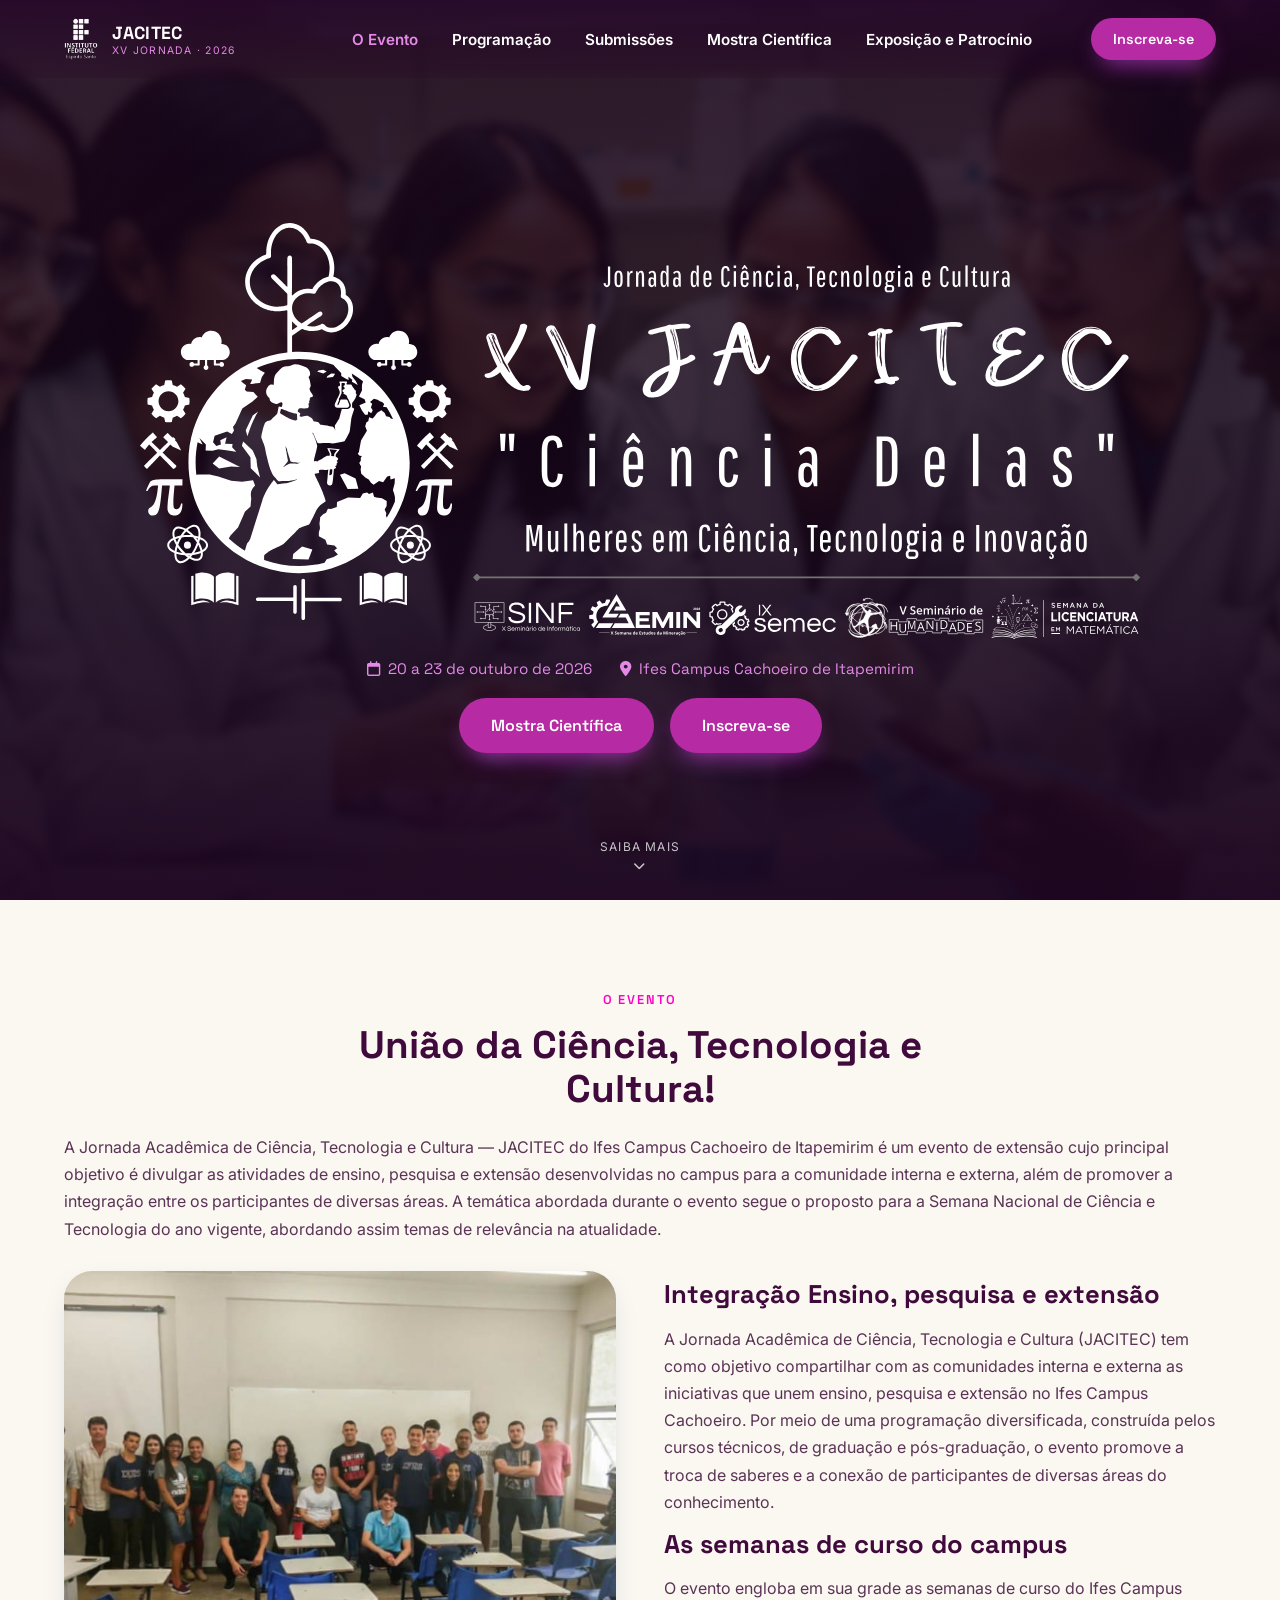
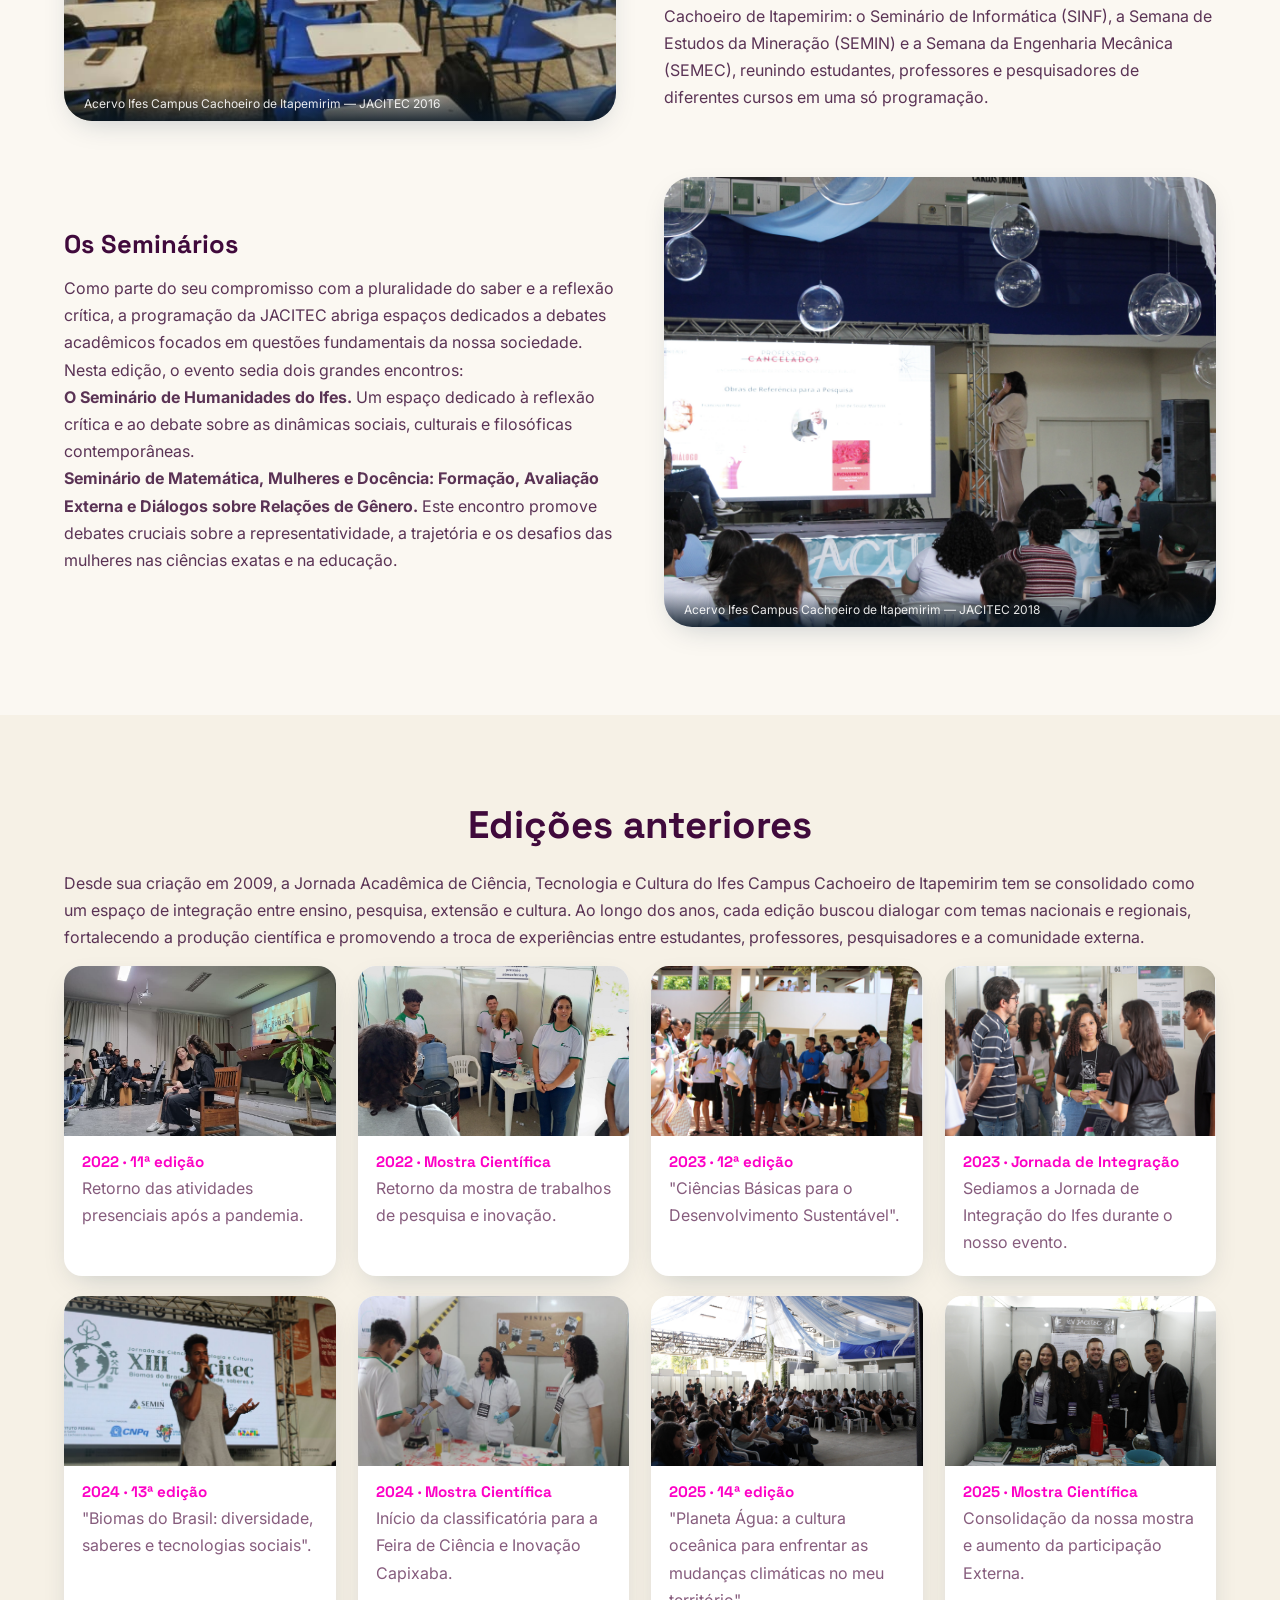
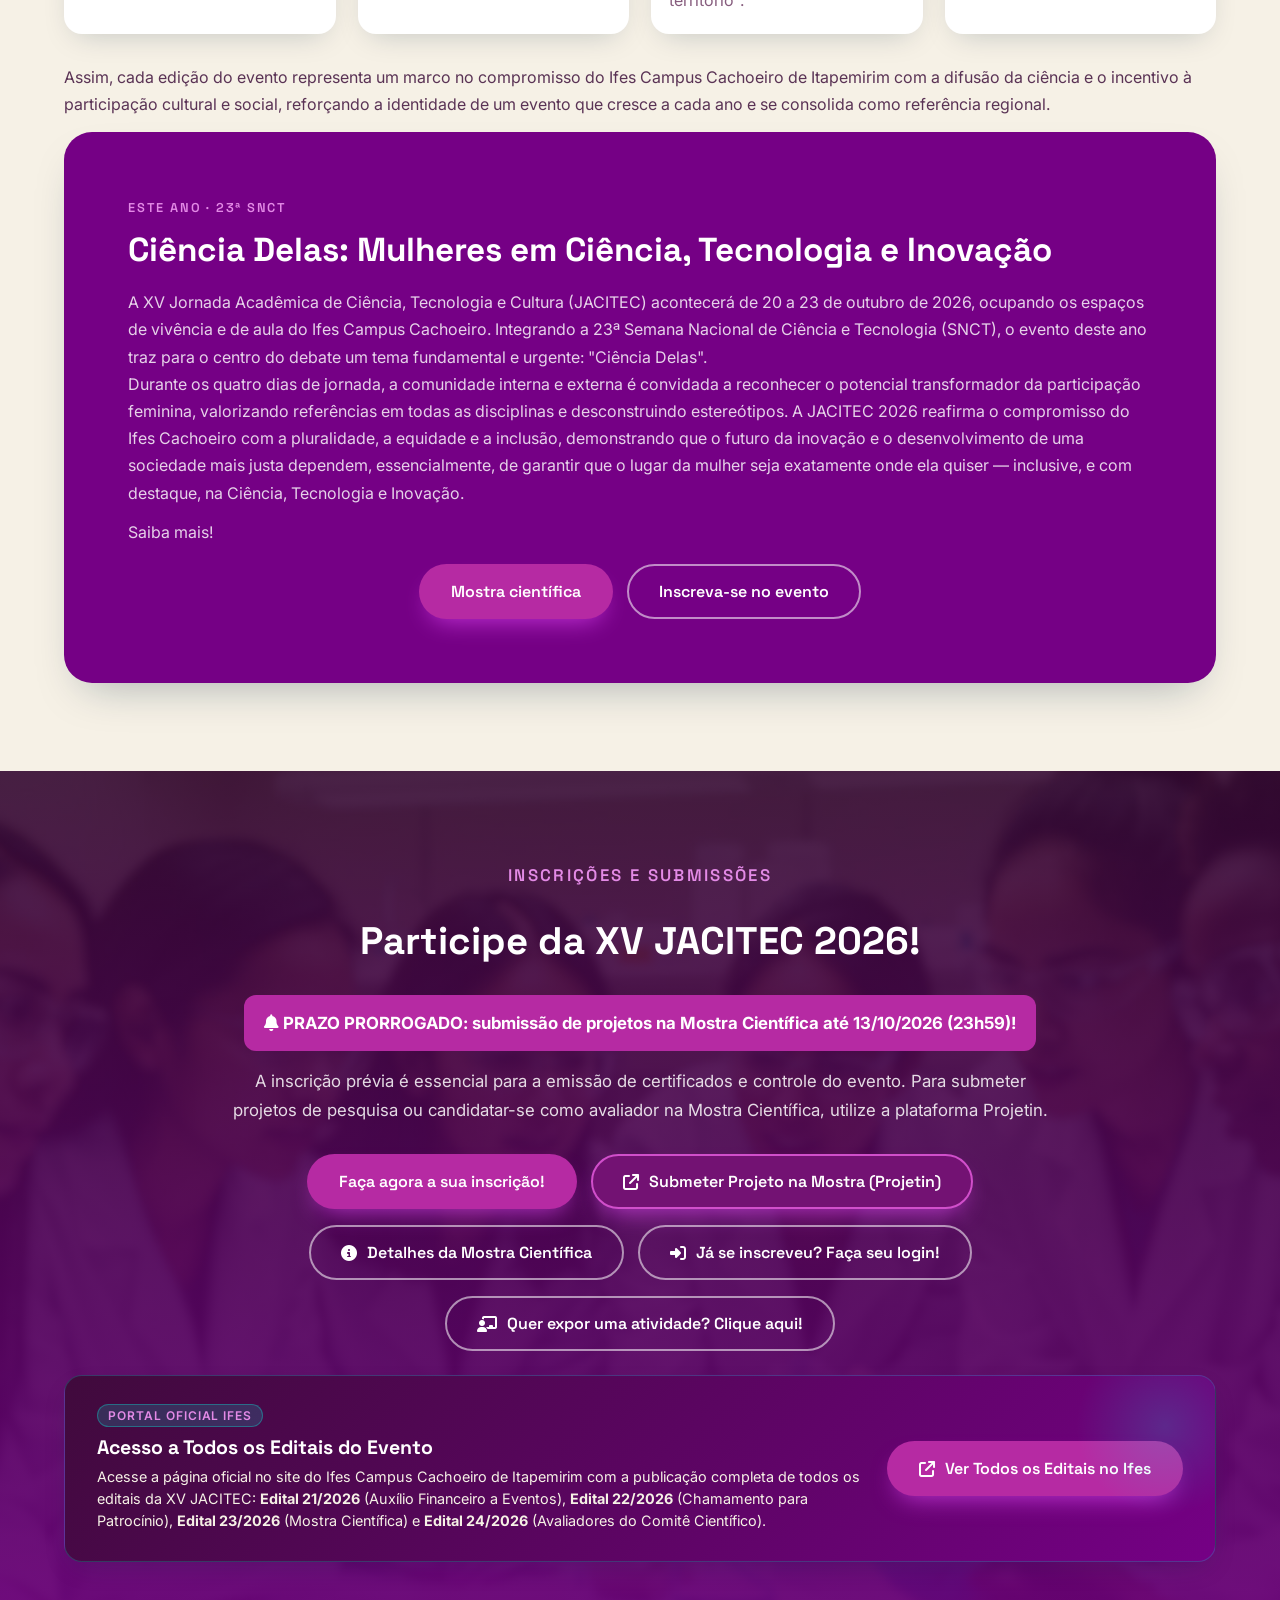
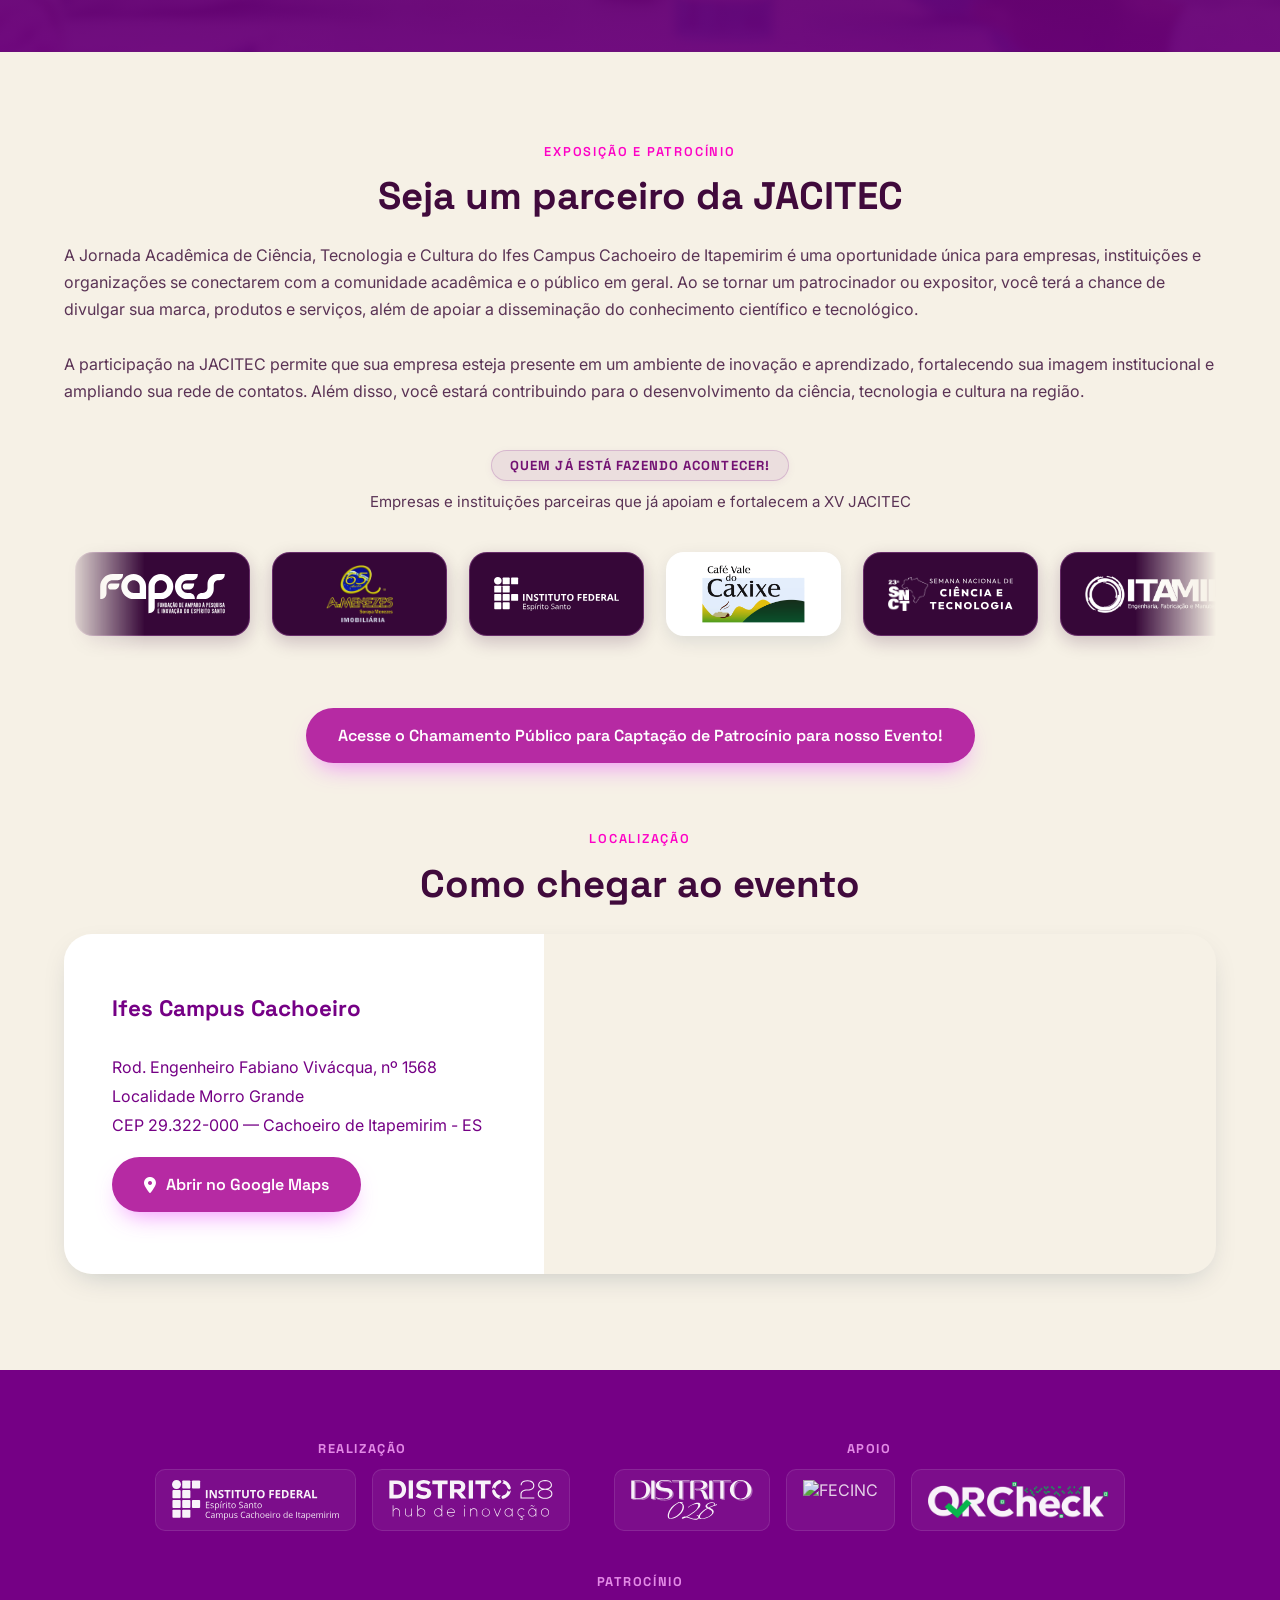
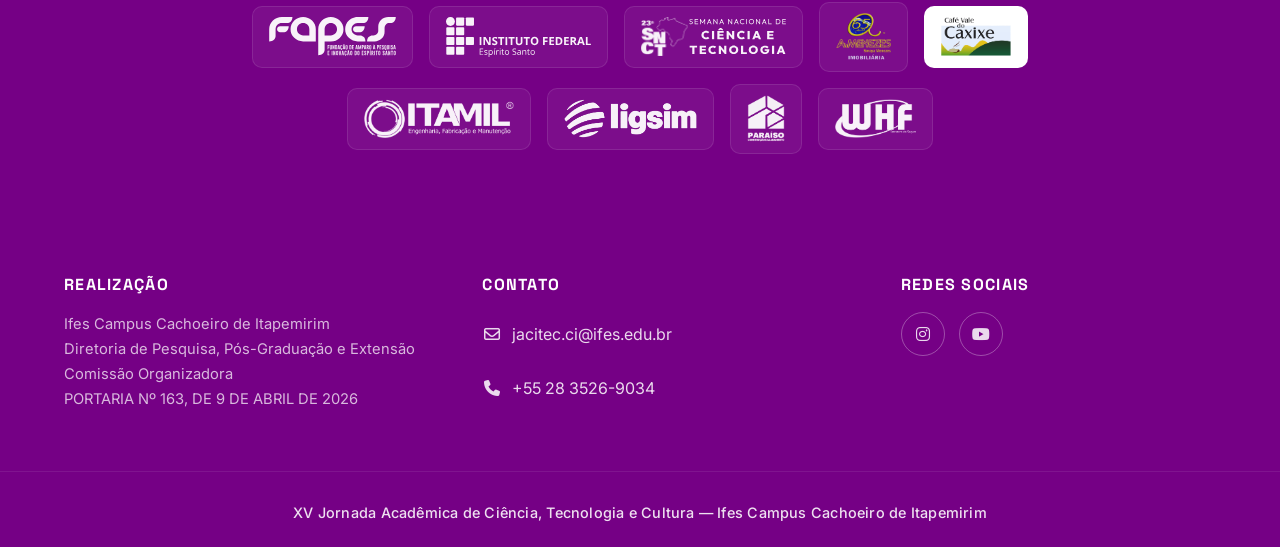
==== index.html @ 758d8f12 "feat(layout): integra QRCheck ao grupo de Apoio e otimiza layout responsivo" ====
<!DOCTYPE html>
<html lang="pt-br">

<head>
  <meta charset="utf-8">
  <meta http-equiv="X-UA-Compatible" content="IE=edge,chrome=1">
  <meta name="viewport" content="width=device-width, initial-scale=1.0, viewport-fit=cover">
  <title>XV JACITEC — Ifes Campus Cachoeiro de Itapemirim | 20 a 23 de outubro de 2026</title>
  <meta name="description"
    content="XV Jornada Acadêmica de Ciência, Tecnologia e Cultura (JACITEC) — Ifes Campus Cachoeiro de Itapemirim. De 20 a 23 de outubro de 2026. Tema: Ciência Delas — Mulheres em Ciência, Tecnologia e Inovação.">
  <meta name="keywords"
    content="JACITEC, Ifes Cachoeiro, Ciência Delas, Mostra Científica, SNCT 2026, pesquisa, inovação, ciência, tecnologia, cultura, Cachoeiro de Itapemirim">
  <meta name="author" content="Ifes Campus Cachoeiro de Itapemirim">
  <meta name="robots" content="index, follow">
  <meta name="theme-color" content="#0a2740">

  <!-- Open Graph / Redes Sociais (WhatsApp, Facebook, LinkedIn) -->
  <meta property="og:type" content="website">
  <meta property="og:locale" content="pt_BR">
  <meta property="og:site_name" content="XV JACITEC 2026 — Ifes Campus Cachoeiro">
  <meta property="og:url" content="https://jacitec.cachoeiro.ifes.edu.br/">
  <meta property="og:title" content="XV JACITEC — Ifes Campus Cachoeiro de Itapemirim | 20 a 23 de outubro de 2026">
  <meta property="og:description"
    content="XV Jornada Acadêmica de Ciência, Tecnologia e Cultura (JACITEC) no Ifes Campus Cachoeiro. 20 a 23 de outubro de 2026. Tema: Ciência Delas. Participe e inscreva-se!">

  <!-- Twitter / X -->
  <meta name="twitter:card" content="summary">
  <meta name="twitter:url" content="https://jacitec.cachoeiro.ifes.edu.br/">
  <meta name="twitter:title" content="XV JACITEC — Ifes Campus Cachoeiro de Itapemirim | 20 a 23 de outubro de 2026">
  <meta name="twitter:description"
    content="XV Jornada Acadêmica de Ciência, Tecnologia e Cultura (JACITEC) no Ifes Campus Cachoeiro. 20 a 23 de outubro de 2026. Tema: Ciência Delas.">
  <link rel="canonical" href="https://jacitec.cachoeiro.ifes.edu.br/">
  <link rel="icon" href="img/favicon.ico" type="image/x-icon">
  <link rel="shortcut icon" href="img/favicon.ico" type="image/x-icon">
  <link rel="preconnect" href="https://fonts.googleapis.com">
  <link rel="preconnect" href="https://fonts.gstatic.com" crossorigin>
  <link
    href="https://fonts.googleapis.com/css2?family=Space+Grotesk:wght@500;600;700&family=Inter:wght@400;500;600;700&display=swap"
    rel="stylesheet">
  <link rel="stylesheet" href="https://cdnjs.cloudflare.com/ajax/libs/font-awesome/6.5.1/css/all.min.css">
  <link rel="stylesheet" href="css/style.css?v=2.1">
</head>

<body>
  <a class="skip-link" href="#main">Pular para o conteúdo</a>
  <header class="site-header">
    <div class="container">
      <a class="brand" href="index.html">
        <img src="img/ifes-nav.png" alt="Ifes — Campus Cachoeiro de Itapemirim" width="106" height="42">
        <span class="brand-name">JACITEC<span>XV Jornada · 2026</span></span>
      </a>
      <div class="nav-scrim"></div>
      <nav id="main-nav" class="main-nav" aria-label="Navegação principal">
        <a href="#overview" style="color: var(--aqua-300)">O Evento</a>
        <a href="agenda.html">Programação</a>
        <a href="#registration">Submissões</a>
        <a href="mostra.html">Mostra Científica</a>
        <a href="#sponsorship">Exposição e Patrocínio</a>
        <a class="btn btn-primary nav-mobile-cta"
          href="https://qrcheck.io/evento/xv-jornada-academica-de-ciencia-tecnologia-cultura" target="_blank"
          rel="noopener">Inscreva-se</a>
      </nav>
      <div class="header-actions">
        <a class="btn btn-primary btn-sm"
          href="https://qrcheck.io/evento/xv-jornada-academica-de-ciencia-tecnologia-cultura" target="_blank"
          rel="noopener">
          Inscreva-se
        </a>
        <button class="nav-toggle" type="button" aria-label="Abrir menu" aria-expanded="false" aria-controls="main-nav">
          <i class="fa-solid fa-bars"></i>
        </button>
      </div>
    </div>
  </header>
  <main id="main">
    <!-- Cabeçalho da Página com carrossel -->
    <section class="hero">
      <div class="hero-carousel" aria-hidden="true">
        <img class="is-active" src="img/logos-jacitec/imagem1.jpg" alt="">
        <img src="img/logos-jacitec/imagem2.jpg" alt="">
        <img src="img/logos-jacitec/imagem3.jpg" alt="">
        <img src="img/logos-jacitec/imagem4.jpg" alt="">
        <img src="img/logos-jacitec/imagem5.jpg" alt="">
        <img src="img/logos-jacitec/imagem6.jpg" alt="">
      </div>
      <div class="container hero-content">
        <img class="hero-logo hero-logo-desktop" src="img/logo-marca9.svg" alt="XV JACITEC 2026 — Ciência Delas"
          width="1296" height="520">
        <div class="hero-brand-lockup">
          <img class="hero-brand-symbol" src="img/desenho-jacitec-branco.svg" alt="Símbolo XV JACITEC" width="1098"
            height="1370">
          <img class="hero-brand-text" src="img/texto-jacitec-branco.svg"
            alt="XV JACITEC 2026 — Ciência Delas · Mulheres em Ciência, Tecnologia e Inovação" width="2300"
            height="1290">
        </div>
        <ul class="hero-meta">
          <li><i class="fa-regular fa-calendar"></i>20 a 23 de outubro de 2026</li>
          <li><i class="fa-solid fa-location-dot"></i>Ifes Campus Cachoeiro de Itapemirim</li>
        </ul>
        <div class="hero-actions">
          <!--<a class="btn btn-primary" href="agenda.html">Programação</a>-->
          <a class="btn btn-primary" href="mostra.html">Mostra Científica</a>
          <a class="btn btn-primary" href="https://qrcheck.io/evento/xv-jornada-academica-de-ciencia-tecnologia-cultura"
            target="_blank" rel="noopener">Inscreva-se</a>
        </div>
      </div>
      <a class="hero-scroll-cue" href="#overview" aria-label="Rolar para o conteúdo">
        <span>Saiba mais</span>
        <i class="fa-solid fa-chevron-down"></i>
      </a>
    </section>
    <section id="overview">
      <div class="container">
        <div class="section-head">
          <p class="eyebrow">O evento</p>
          <h2>União da Ciência, Tecnologia e Cultura!</h2>
        </div>
        <p class="about-lead">
          A Jornada Acadêmica de Ciência, Tecnologia e Cultura — JACITEC do Ifes Campus Cachoeiro de Itapemirim é um
          evento
          de extensão cujo principal objetivo é divulgar as atividades de ensino, pesquisa e extensão desenvolvidas no
          campus para a comunidade interna e externa, além de promover a integração entre os participantes de diversas
          áreas. A temática abordada durante o evento segue o proposto para a Semana Nacional de Ciência e Tecnologia do
          ano vigente, abordando assim temas de relevância na atualidade.
        </p>
        <div class="feature-row">
          <figure class="feature-media">
            <img src="img/JACITEC 2016.jpg" alt="Estudantes e visitantes na JACITEC 2016" loading="lazy" width="550"
              height="450">
            <figcaption>Acervo Ifes Campus Cachoeiro de Itapemirim — JACITEC 2016</figcaption>
          </figure>
          <div class="feature-text">
            <h3>Integração Ensino, pesquisa e extensão</h3>
            <p class="about-lead-text">
              A Jornada Acadêmica de Ciência, Tecnologia e Cultura (JACITEC) tem como objetivo compartilhar com as
              comunidades interna e externa as iniciativas que unem ensino, pesquisa e extensão no Ifes Campus
              Cachoeiro. Por meio de uma programação diversificada, construída pelos cursos técnicos, de graduação e
              pós-graduação, o evento promove a troca de saberes e a conexão de participantes de diversas áreas do
              conhecimento.
            </p>
            <h3>As semanas de curso do campus</h3>
            <p class="about-lead-text">
              O evento engloba em sua grade as semanas de curso do Ifes Campus Cachoeiro de Itapemirim: o Seminário de
              Informática (SINF), a Semana de Estudos da Mineração (SEMIN) e a Semana da Engenharia Mecânica (SEMEC),
              reunindo estudantes, professores e pesquisadores de diferentes cursos em uma só programação.
            </p>
          </div>
        </div>
        <div class="feature-row reverse">
          <figure class="feature-media">
            <img src="img/sem_hum_25.JPG" alt="Seminário de Humanidades 2025" loading="lazy" width="550" height="450">
            <figcaption>Acervo Ifes Campus Cachoeiro de Itapemirim — JACITEC 2018</figcaption>
          </figure>
          <div class="feature-text">
            <h3>Os Seminários</h3>
            <p class="about-lead-text">
              Como parte do seu compromisso com a pluralidade do saber e a reflexão crítica, a programação da JACITEC
              abriga espaços dedicados a debates acadêmicos focados em questões fundamentais da nossa sociedade. Nesta
              edição, o evento sedia dois grandes encontros:
              <br> <strong>O Seminário de Humanidades do Ifes.</strong> Um espaço dedicado à reflexão crítica e ao
              debate sobre as dinâmicas sociais, culturais e filosóficas contemporâneas.
              <br> <strong>Seminário de Matemática, Mulheres e Docência: Formação, Avaliação Externa e Diálogos sobre
                Relações de Gênero.</strong> Este encontro promove debates cruciais sobre a representatividade, a
              trajetória e os desafios das mulheres nas ciências exatas e na educação.
            </p>
          </div>
        </div>
      </div>
    </section>
    <section class="section-alt">
      <div class="container">
        <div class="section-head">
          <h2>Edições anteriores</h2>
        </div>
        <div class="history-copy">
          <p class="about-lead-text">
            Desde sua criação em 2009, a Jornada Acadêmica de Ciência, Tecnologia e Cultura do Ifes Campus Cachoeiro de
            Itapemirim tem se consolidado como um espaço de integração entre ensino, pesquisa, extensão e cultura. Ao
            longo dos anos, cada edição buscou dialogar com temas nacionais e regionais, fortalecendo a produção
            científica e promovendo a troca de experiências entre estudantes, professores, pesquisadores e a comunidade
            externa.
          </p>
          <div class="timeline">
            <article class="timeline-item">
              <img src="img/edicoes_anteriores/JACITEC 2022.jpg" alt="JACITEC 2022" loading="lazy" width="1100"
                height="619">
              <div class="timeline-body">
                <span class="timeline-year">2022 · 11ª edição</span>
                <p>Retorno das atividades presenciais após a pandemia.</p>
              </div>
            </article>
            <article class="timeline-item">
              <img src="img/edicoes_anteriores/Mostra 2022.jpg" alt="Mostra Científica 2022" loading="lazy" width="1100"
                height="619">
              <div class="timeline-body">
                <span class="timeline-year">2022 · Mostra Científica</span>
                <p>Retorno da mostra de trabalhos de pesquisa e inovação.</p>
              </div>
            </article>
            <article class="timeline-item">
              <img src="img/edicoes_anteriores/JACITEC 2023.png" alt="JACITEC 2023" loading="lazy" width="1100"
                height="733">
              <div class="timeline-body">
                <span class="timeline-year">2023 · 12ª edição</span>
                <p>"Ciências Básicas para o Desenvolvimento Sustentável".</p>
              </div>
            </article>
            <article class="timeline-item">
              <img src="img/edicoes_anteriores/JORNADA 2023.png" alt="Mostra Científica 2024" loading="lazy"
                width="1100" height="733">
              <div class="timeline-body">
                <span class="timeline-year">2023 · Jornada de Integração</span>
                <p>Sediamos a Jornada de Integração do Ifes durante o nosso evento.</p>
              </div>
            </article>
          </div> <br>
          <div class="timeline">
            <article class="timeline-item">
              <img src="img/edicoes_anteriores/JACITEC 2024.JPG" alt="JACITEC 2024" loading="lazy" width="1100"
                height="733">
              <div class="timeline-body">
                <span class="timeline-year">2024 · 13ª edição</span>
                <p>"Biomas do Brasil: diversidade, saberes e tecnologias sociais".</p>
              </div>
            </article>
            <article class="timeline-item">
              <img src="img/edicoes_anteriores/Mostra 2024.JPG" alt="Mostra Científica 2024" loading="lazy" width="1100"
                height="733">
              <div class="timeline-body">
                <span class="timeline-year">2024 · Mostra Científica</span>
                <p>Início da classificatória para a Feira de Ciência e Inovação Capixaba.</p>
              </div>
            </article>
            <article class="timeline-item">
              <img src="img/edicoes_anteriores/JACITEC 2025.JPG" alt="JACITEC 2025" loading="lazy" width="1100"
                height="619">
              <div class="timeline-body">
                <span class="timeline-year">2025 · 14ª edição</span>
                <p>"Planeta Água: a cultura oceânica para enfrentar as mudanças climáticas no meu território".</p>
              </div>
            </article>
            <article class="timeline-item">
              <img src="img/edicoes_anteriores/MOSTRA_2025.jpg" alt="Mostra Científica 2025" loading="lazy" width="1100"
                height="619">
              <div class="timeline-body">
                <span class="timeline-year">2025 · Mostra Científica</span>
                <p>Consolidação da nossa mostra e aumento da participação Externa.</p>
              </div>
            </article>
          </div>
          <p class="about-lead-text" style="margin-top: 30px;">
            Assim, cada edição do evento representa um marco no compromisso do Ifes Campus Cachoeiro de Itapemirim com a
            difusão da ciência e o incentivo à participação cultural e social, reforçando a identidade de um evento que
            cresce a cada ano e se consolida como referência regional.
          </p>
        </div>

        <div class="this-year-container">
          <div class="this-year">
            <div>
              <p class="eyebrow">Este ano · 23ª SNCT</p>
              <h2>Ciência Delas: Mulheres em Ciência, Tecnologia e Inovação</h2>
              <p>
                A XV Jornada Acadêmica de Ciência, Tecnologia e Cultura (JACITEC) acontecerá de 20 a 23 de outubro de
                2026, ocupando os espaços de vivência e de aula do Ifes Campus Cachoeiro. Integrando a 23ª Semana
                Nacional de Ciência e Tecnologia (SNCT), o evento deste ano traz para o centro do debate um tema
                fundamental e urgente: "Ciência Delas". <br>Durante os quatro dias de jornada, a comunidade interna e
                externa é convidada a reconhecer o potencial transformador da participação feminina, valorizando
                referências em todas as disciplinas e desconstruindo estereótipos. A JACITEC 2026 reafirma o compromisso
                do Ifes Cachoeiro com a pluralidade, a equidade e a inclusão, demonstrando que o futuro da inovação e o
                desenvolvimento de uma sociedade mais justa dependem, essencialmente, de garantir que o lugar da mulher
                seja exatamente onde ela quiser — inclusive, e com destaque, na Ciência, Tecnologia e Inovação.
              </p>
              <p>Saiba mais!</p>
              <div class="this-year-actions">
                <!-- <a class="btn btn-ghost" href="agenda.html">Ver agenda completa</a> -->
                <a class="btn btn-primary" href="mostra.html">Mostra científica</a>
                <a class="btn btn-ghost"
                  href="https://qrcheck.io/evento/xv-jornada-academica-de-ciencia-tecnologia-cultura" target="_blank"
                  rel="noopener">Inscreva-se no evento</a>
              </div>
            </div>
            <!-- <figure class="this-year-banner">
              <img src="img/Banner_Jacitec-2026.png" alt="Banner oficial da XV JACITEC 2026 — Ciência Delas"
                width="1080" height="1350" loading="lazy">
            </figure> -->
          </div>
        </div>
      </div>
    </section>
    <section id="registration" class="register-band">
      <div class="container">
        <p class="eyebrow">Inscrições e Submissões</p>
        <h2>Participe da XV JACITEC 2026!</h2>
        <p class="deadline-alert"
          style="background: var(--coral-500); color: #fff; padding: 14px 20px; border-radius: 12px; font-weight: 700; display: inline-block; margin: 8px 0 16px;">
          <i class="fa-solid fa-bell"></i> PRAZO PRORROGADO: submissão de projetos na Mostra Científica até 13/10/2026
          (23h59)!
        </p>
        <p>
          A inscrição prévia é essencial para a emissão de certificados e controle do evento. Para submeter projetos de
          pesquisa ou candidatar-se como avaliador na Mostra Científica, utilize a plataforma Projetin.
        </p>
        <div class="register-actions">
          <a class="btn btn-primary" href="https://qrcheck.io/evento/xv-jornada-academica-de-ciencia-tecnologia-cultura"
            target="_blank" rel="noopener">
            Faça agora a sua inscrição!
          </a>
          <a class="btn btn-primary" href="https://projetin.org/#/fair/details/5SQxffCaAJgheTlM43ku" target="_blank"
            rel="noopener" style="background: var(--ocean-700); border-color: var(--aqua-400);">
            <i class="fa-solid fa-arrow-up-right-from-square"></i> Submeter Projeto na Mostra (Projetin)
          </a>
          <a class="btn btn-ghost" href="mostra.html">
            <i class="fa-solid fa-circle-info"></i> Detalhes da Mostra Científica
          </a>
          <a class="btn btn-ghost" href="https://qrcheck.io/login" target="_blank" rel="noopener">
            <i class="fa-solid fa-right-to-bracket"></i> Já se inscreveu? Faça seu login!
          </a>
          <a class="btn btn-ghost" href="https://forms.gle/t5tYPDw9azXi1pSe8" target="_blank" rel="noopener">
            <i class="fa-solid fa-chalkboard-user"></i> Quer expor uma atividade? Clique aqui!
          </a>
        </div>

        <!-- Banner com link para todos os editais no portal do Ifes -->
        <div class="edital-ifes-banner">
          <div class="edital-ifes-content">
            <span class="doc-badge doc-badge-portal">Portal Oficial Ifes</span>
            <h3>Acesso a Todos os Editais do Evento</h3>
            <p>
              Acesse a página oficial no site do Ifes Campus Cachoeiro de Itapemirim com a publicação completa de todos
              os editais da XV JACITEC:
              <strong>Edital 21/2026</strong> (Auxílio Financeiro a Eventos),
              <strong>Edital 22/2026</strong> (Chamamento para Patrocínio),
              <strong>Edital 23/2026</strong> (Mostra Científica) e
              <strong>Edital 24/2026</strong> (Avaliadores do Comitê Científico).
            </p>
          </div>
          <div class="edital-ifes-action">
            <a class="btn btn-primary"
              href="https://cachoeiro.ifes.edu.br/noticias/17181-xv-jornada-academica-de-ciencia-tecnologia-e-cultura-jacitec"
              target="_blank" rel="noopener">
              <i class="fa-solid fa-arrow-up-right-from-square"></i> Ver Todos os Editais no Ifes
            </a>
          </div>
        </div>
      </div>
    </section>
    <section id="sponsorship" class="section-alt">
      <div class="container">
        <div class="section-head">
          <p class="eyebrow">Exposição e patrocínio</p>
          <h2>Seja um parceiro da JACITEC</h2>
        </div>

        <p class="about-lead">
          A Jornada Acadêmica de Ciência, Tecnologia e Cultura do Ifes Campus Cachoeiro de Itapemirim é uma oportunidade
          única para empresas, instituições e organizações se conectarem com a comunidade acadêmica e o público em
          geral. Ao se tornar um patrocinador ou expositor, você terá a chance de divulgar sua marca, produtos e
          serviços, além de apoiar a disseminação do conhecimento científico e tecnológico.
        </p>
        <p class="about-lead">
          A participação na JACITEC permite que sua empresa esteja presente em um ambiente de inovação e aprendizado,
          fortalecendo sua imagem institucional e ampliando sua rede de contatos. Além disso, você estará contribuindo
          para o desenvolvimento da ciência, tecnologia e cultura na região.
        </p>

        <!-- Vitrine Contínua de Patrocinadores e Parceiros (Social Proof) -->
        <div class="sponsorship-showcase">
          <div class="showcase-header">
            <span class="showcase-badge">
              <!-- <i class="fa-solid fa-handshake-angle"></i> -->
              Quem já está fazendo acontecer!
            </span>
            <p class="showcase-sub">Empresas e instituições parceiras que já apoiam e fortalecem a XV JACITEC</p>
          </div>

          <div class="sponsor-ticker" aria-label="Patrocinadores e parceiros confirmados">
            <div class="sponsor-ticker-track">
              <!-- Bloco Principal -->
              <div class="sponsor-ticker-items">
                <a href="https://fapes.es.gov.br/" target="_blank" rel="noopener"
                  class="sponsor-ticker-card sponsor-ticker-dark"
                  title="FAPES - Fundação de Amparo à Pesquisa e Inovação do ES">
                  <img src="img/footer/patrocinio/fapes.svg" alt="FAPES" loading="lazy">
                </a>
                <a href="https://amenezes.com/" target="_blank" rel="noopener" class="sponsor-ticker-card"
                  title="A. Menezes Imobiliária">
                  <img src="img/footer/patrocinio/amenezes-imobiliaria.png" alt="A. Menezes Imobiliária" loading="lazy">
                </a>
                <a href="https://www.ifes.edu.br/" target="_blank" rel="noopener"
                  class="sponsor-ticker-card sponsor-ticker-dark" title="Instituto Federal do Espírito Santo">
                  <img src="img/footer/patrocinio/ifes-geral.svg" alt="Ifes" loading="lazy">
                </a>
                <a href="https://www.instagram.com/cafevaledocaxixe/" target="_blank" rel="noopener"
                  class="sponsor-ticker-card sponsor-ticker-light" title="Café Vale do Caxixe">
                  <img src="img/footer/patrocinio/cafe-vale-do-caxixe.png" alt="Café Vale do Caxixe" loading="lazy">
                </a>
                <a href="https://semanact.mcti.gov.br/" target="_blank" rel="noopener"
                  class="sponsor-ticker-card sponsor-ticker-dark"
                  title="Semana Nacional de Ciência e Tecnologia (SNCT)">
                  <img src="img/footer/patrocinio/semana_nacional_c&t.svg" alt="SNCT" loading="lazy">
                </a>
                <a href="http://www.itamil.com.br/" target="_blank" rel="noopener" class="sponsor-ticker-card"
                  title="Itamil - Engenharia, Fabricação e Manutenção">
                  <img src="img/footer/patrocinio/itamil.png" alt="Itamil" loading="lazy">
                </a>
                <a href="https://distrito28.com.br/" target="_blank" rel="noopener"
                  class="sponsor-ticker-card sponsor-ticker-dark" title="Hub 28">
                  <img src="img/footer/realizacao/hub28.svg" alt="Hub 28" loading="lazy">
                </a>
                <a href="https://ligsim.com/" target="_blank" rel="noopener" class="sponsor-ticker-card"
                  title="Ligsim Telecom">
                  <img src="img/footer/patrocinio/ligsim.png" alt="Ligsim Telecom" loading="lazy">
                </a>
                <a href="https://028distrito.blogspot.com/" target="_blank" rel="noopener"
                  class="sponsor-ticker-card sponsor-ticker-dark" title="Distrito 028">
                  <img src="img/footer/apoio/distrito28.svg" alt="Distrito 028" loading="lazy">
                </a>
                <a href="https://fecinc.org/" target="_blank" rel="noopener"
                  class="sponsor-ticker-card sponsor-ticker-dark" title="FECINC - Feira de Ciências e Inovação Capixaba">
                  <img src="img/footer/apoio/fecinc.png" alt="FECINC" loading="lazy">
                </a>
                <a href="https://qrcheck.io/" target="_blank" rel="noopener" class="sponsor-ticker-card"
                  title="QRCheck - Apoio e Credenciamento">
                  <img src="img/footer/credenciamento/qrcheck.png" alt="QRCheck" loading="lazy">
                </a>
                <a href="https://www.instagram.com/paraisomaterialconstrucao/" target="_blank" rel="noopener"
                  class="sponsor-ticker-card" title="Paraíso Construção e Acabamento">
                  <img src="img/footer/patrocinio/paraiso-construccao.png" alt="Paraíso Construção" loading="lazy">
                </a>
                <a href="http://whfcorretora.com.br/" target="_blank" rel="noopener" class="sponsor-ticker-card"
                  title="WHF Corretora de Seguros">
                  <img src="img/footer/patrocinio/whf-corretora.png" alt="WHF Corretora" loading="lazy">
                </a>
              </div>
              <!-- Bloco Duplicado para Rolagem Contínua e Sem Saltos -->
              <div class="sponsor-ticker-items" aria-hidden="true">
                <a href="https://fapes.es.gov.br/" target="_blank" rel="noopener"
                  class="sponsor-ticker-card sponsor-ticker-dark"
                  title="FAPES - Fundação de Amparo à Pesquisa e Inovação do ES" tabindex="-1">
                  <img src="img/footer/patrocinio/fapes.svg" alt="FAPES" loading="lazy">
                </a>
                <a href="https://amenezes.com/" target="_blank" rel="noopener" class="sponsor-ticker-card"
                  title="A. Menezes Imobiliária" tabindex="-1">
                  <img src="img/footer/patrocinio/amenezes-imobiliaria.png" alt="A. Menezes Imobiliária" loading="lazy">
                </a>
                <a href="https://www.ifes.edu.br/" target="_blank" rel="noopener"
                  class="sponsor-ticker-card sponsor-ticker-dark" title="Instituto Federal do Espírito Santo"
                  tabindex="-1">
                  <img src="img/footer/patrocinio/ifes-geral.svg" alt="Ifes" loading="lazy">
                </a>
                <a href="https://www.instagram.com/cafevaledocaxixe/" target="_blank" rel="noopener"
                  class="sponsor-ticker-card sponsor-ticker-light" title="Café Vale do Caxixe" tabindex="-1">
                  <img src="img/footer/patrocinio/cafe-vale-do-caxixe.png" alt="Café Vale do Caxixe" loading="lazy">
                </a>
                <a href="https://semanact.mcti.gov.br/" target="_blank" rel="noopener"
                  class="sponsor-ticker-card sponsor-ticker-dark" title="Semana Nacional de Ciência e Tecnologia (SNCT)"
                  tabindex="-1">
                  <img src="img/footer/patrocinio/semana_nacional_c&t.svg" alt="SNCT" loading="lazy">
                </a>
                <a href="http://www.itamil.com.br/" target="_blank" rel="noopener" class="sponsor-ticker-card"
                  title="Itamil - Engenharia, Fabricação e Manutenção" tabindex="-1">
                  <img src="img/footer/patrocinio/itamil.png" alt="Itamil" loading="lazy">
                </a>
                <a href="https://distrito28.com.br/" target="_blank" rel="noopener"
                  class="sponsor-ticker-card sponsor-ticker-dark" title="Hub 28" tabindex="-1">
                  <img src="img/footer/realizacao/hub28.svg" alt="Hub 28" loading="lazy">
                </a>
                <a href="https://ligsim.com/" target="_blank" rel="noopener" class="sponsor-ticker-card"
                  title="Ligsim Telecom" tabindex="-1">
                  <img src="img/footer/patrocinio/ligsim.png" alt="Ligsim Telecom" loading="lazy">
                </a>
                <a href="https://028distrito.blogspot.com/" target="_blank" rel="noopener"
                  class="sponsor-ticker-card sponsor-ticker-dark" title="Distrito 028" tabindex="-1">
                  <img src="img/footer/apoio/distrito28.svg" alt="Distrito 028" loading="lazy">
                </a>
                <a href="https://fecinc.org/" target="_blank" rel="noopener"
                  class="sponsor-ticker-card sponsor-ticker-dark" title="FECINC - Feira de Ciências e Inovação Capixaba" tabindex="-1">
                  <img src="img/footer/apoio/fecinc.png" alt="FECINC" loading="lazy">
                </a>
                <a href="https://qrcheck.io/" target="_blank" rel="noopener" class="sponsor-ticker-card"
                  title="QRCheck - Apoio e Credenciamento" tabindex="-1">
                  <img src="img/footer/credenciamento/qrcheck.png" alt="QRCheck" loading="lazy">
                </a>
                <a href="https://www.instagram.com/paraisomaterialconstrucao/" target="_blank" rel="noopener"
                  class="sponsor-ticker-card" title="Paraíso Construção e Acabamento" tabindex="-1">
                  <img src="img/footer/patrocinio/paraiso-construccao.png" alt="Paraíso Construção" loading="lazy">
                </a>
                <a href="http://whfcorretora.com.br/" target="_blank" rel="noopener" class="sponsor-ticker-card"
                  title="WHF Corretora de Seguros" tabindex="-1">
                  <img src="img/footer/patrocinio/whf-corretora.png" alt="WHF Corretora" loading="lazy">
                </a>
              </div>
            </div>
          </div>
        </div>

        <div class="sponsorship-cta">
          <a class="btn btn-primary"
            href="http://gedoc.ifes.edu.br/documento/B075E3DA04DE9EC509CF3E8DEB047C44?inline=true" target="_blank">
            Acesse o Chamamento Público para Captação de Patrocínio para nosso Evento!
          </a>
        </div>
      </div>
    </section>

    <!-- Localização e Como Chegar -->
    <section id="local" class="venue-section">
      <div class="container">
        <div class="section-head">
          <p class="eyebrow">Localização</p>
          <h2>Como chegar ao evento</h2>
        </div>
        <div class="venue-grid">
          <div class="venue-card">
            <h3>Ifes Campus Cachoeiro</h3>
            <address>
              Rod. Engenheiro Fabiano Vivácqua, nº 1568<br>
              Localidade Morro Grande<br>
              CEP 29.322-000 — Cachoeiro de Itapemirim - ES
            </address>
            <a class="btn btn-primary"
              href="https://www.google.com/maps/place/Instituto+Federal+do+Esp%C3%ADrito+Santo+-+Campus+Cachoeiro+de+Itapemirim"
              target="_blank" rel="noopener">
              <i class="fa-solid fa-location-dot"></i> Abrir no Google Maps
            </a>
          </div>
          <div class="venue-map">
            <iframe
              src="https://www.google.com/maps/embed?pb=!1m18!1m12!1m3!1d3729.703776110018!2d-41.15731314909455!3d-20.80326867136092!2m3!1f0!2f0!3f0!3m2!1i1024!2i768!4f13.1!3m3!1m2!1s0xb9679f48da7bf9%3A0xb6b381296237b225!2sInstituto%20Federal%20do%20Esp%C3%ADrito%20Santo%20-%20Campus%20Cachoeiro%20de%20Itapemirim!5e0!3m2!1spt-BR!2sbr!4v1664279195432!5m2!1spt-BR!2sbr"
              title="Mapa de localização do Ifes Campus Cachoeiro de Itapemirim" loading="lazy"
              referrerpolicy="no-referrer-when-downgrade" allowfullscreen></iframe>
          </div>
        </div>
      </div>
    </section>
  </main>
  <footer class="site-footer">
    <div class="footer-partners container">
      <div class="partners-row">
        <div class="partners-group">
          <h4 class="partners-heading">Realização</h4>
          <div class="partners-logos">
            <a href="https://cachoeiro.ifes.edu.br/" target="_blank" rel="noopener" class="partner-item"
              title="Ifes - Campus Cachoeiro de Itapemirim">
              <img src="img/footer/realizacao/ifes-cachoeiro.svg" alt="Ifes Campus Cachoeiro de Itapemirim"
                loading="lazy">
            </a>
            <a href="https://distrito28.com.br/" target="_blank" rel="noopener" class="partner-item" title="Hub 28">
              <img src="img/footer/realizacao/hub28.svg" alt="Hub 28" loading="lazy">
            </a>
          </div>
        </div>

        <div class="partners-group">
          <h4 class="partners-heading">Apoio</h4>
          <div class="partners-logos">
            <a href="https://028distrito.blogspot.com/" target="_blank" rel="noopener" class="partner-item"
              title="Distrito 028">
              <img src="img/footer/apoio/distrito28.svg" alt="Distrito 028" loading="lazy">
            </a>
            <a href="https://fecinc.org/" target="_blank" rel="noopener" class="partner-item"
              title="FECINC - Feira de Ciências e Inovação Capixaba">
              <img src="img/footer/apoio/fecinc.png" alt="FECINC" loading="lazy">
            </a>
            <a href="https://qrcheck.io/" target="_blank" rel="noopener" class="partner-item" title="QRCheck">
              <img src="img/footer/credenciamento/qrcheck.png" alt="QRCheck" loading="lazy">
            </a>
          </div>
        </div>

        <div class="partners-group partners-group-wide">
          <h4 class="partners-heading">Patrocínio</h4>
          <div class="partners-logos">
            <a href="https://fapes.es.gov.br/" target="_blank" rel="noopener" class="partner-item" title="FAPES">
              <img src="img/footer/patrocinio/fapes.svg"
                alt="FAPES - Fundação de Amparo à Pesquisa e Inovação do Espírito Santo" loading="lazy">
            </a>
            <a href="https://www.ifes.edu.br/" target="_blank" rel="noopener" class="partner-item"
              title="Instituto Federal do Espírito Santo">
              <img src="img/footer/patrocinio/ifes-geral.svg" alt="Instituto Federal do Espírito Santo" loading="lazy">
            </a>
            <a href="https://semanact.mcti.gov.br/" target="_blank" rel="noopener" class="partner-item"
              title="Semana Nacional de Ciência e Tecnologia (SNCT)">
              <img src="img/footer/patrocinio/semana_nacional_c&t.svg" alt="Semana Nacional de Ciência e Tecnologia"
                loading="lazy">
            </a>
            <a href="https://amenezes.com/" target="_blank" rel="noopener" class="partner-item partner-item-square"
              title="A. Menezes Imobiliária">
              <img src="img/footer/patrocinio/amenezes-imobiliaria.png" alt="A. Menezes Imobiliária" loading="lazy">
            </a>
            <a href="https://www.instagram.com/cafevaledocaxixe/" target="_blank" rel="noopener"
              class="partner-item partner-item-light" title="Café Vale do Caxixe">
              <img src="img/footer/patrocinio/cafe-vale-do-caxixe.png" alt="Café Vale do Caxixe" loading="lazy">
            </a>
            <a href="http://www.itamil.com.br/" target="_blank" rel="noopener" class="partner-item"
              title="Itamil - Engenharia, Fabricação e Manutenção">
              <img src="img/footer/patrocinio/itamil.png" alt="Itamil" loading="lazy">
            </a>
            <a href="https://ligsim.com/" target="_blank" rel="noopener" class="partner-item" title="Ligsim Telecom">
              <img src="img/footer/patrocinio/ligsim.png" alt="Ligsim Telecom" loading="lazy">
            </a>
            <a href="https://www.instagram.com/paraisomaterialconstrucao/" target="_blank" rel="noopener"
              class="partner-item partner-item-square" title="Paraíso Construção e Acabamento">
              <img src="img/footer/patrocinio/paraiso-construccao.png" alt="Paraíso Construção e Acabamento"
                loading="lazy">
            </a>
            <a href="http://whfcorretora.com.br/" target="_blank" rel="noopener" class="partner-item"
              title="WHF Corretora de Seguros">
              <img src="img/footer/patrocinio/whf-corretora.png" alt="WHF Corretora de Seguros" loading="lazy">
            </a>
          </div>
        </div>
      </div>
    </div>
    <div class="footer-top">
      <img class="footer-logo" src="img/logo-jacitec-xv-branco.svg" alt="" aria-hidden="true" loading="lazy">
      <div class="container footer-grid">
        <div class="footer-col">
          <h3>Realização</h3>
          <p>
            Ifes Campus Cachoeiro de Itapemirim<br>
            Diretoria de Pesquisa, Pós-Graduação e Extensão<br>
            Comissão Organizadora<br>
            PORTARIA Nº 163, DE 9 DE ABRIL DE 2026
          </p>
        </div>
        <div class="footer-col footer-contact">
          <h3>Contato</h3>
          <a href="mailto:jacitec.ci@ifes.edu.br"><i class="fa-regular fa-envelope"></i>jacitec.ci@ifes.edu.br</a>
          <a href="tel:+552835269034"><i class="fa-solid fa-phone"></i>+55 28 3526-9034</a>
        </div>
        <div class="footer-col">
          <h3>Redes sociais</h3>
          <div class="social-row">
            <a href="https://www.instagram.com/ifescachoeiro.oficial/" target="_blank" rel="noopener"
              aria-label="Instagram">
              <i class="fa-brands fa-instagram"></i>
            </a>
            <a href="https://www.youtube.com/c/IfesCampusCachoeiro/featured" target="_blank" rel="noopener"
              aria-label="YouTube">
              <i class="fa-brands fa-youtube"></i>
            </a>
          </div>
        </div>
      </div>
      <div class="footer-bottom">
        <p>XV Jornada Acadêmica de Ciência, Tecnologia e Cultura — Ifes Campus Cachoeiro de Itapemirim</p>
      </div>
    </div>
  </footer>
  <script src="js/main.js" defer></script>
  <script src="js/news.js" defer></script>
</body>

</html>
---- css/style.css ----
:root {
  /* Cores */
  --ocean-950: #750085;
  --ocean-900: #400a3c;
  --ocean-800: #510d57;
  --ocean-700: #731273;
  --ocean-600: #7a1792;
  --ocean-500: #a822ac;
  --aqua-400: #d14fcb;
  --aqua-300: #e38ae6;
  --coral-500: #b62aa3;
  --coral-600: #fd00c6;

  /* Cores das Semanas / Áreas na Grade (Exclusivamente Tons de Roxo Harmoniosos e Distintos) */
  --lane-jacitec: #3b0764;
  /* Roxo Berinjela Escuro Institucional */
  --lane-sinf: #7928ca;
  /* Violeta Elétrico Tecnológico (SINF) */
  --lane-semin: #701a75;
  /* Roxo Ameixa / Púrpura Fechado (SEMIN) */
  --lane-semec: #431475;
  /* Roxo Índigo Noite / Profundo (SEMEC) */
  --lane-hum: #5b21b6;
  /* Violeta Real Nobre (HUM) */
  --lane-semat: #9c27b0;
  /* Roxo Ametista / Lilás Radiante (SEMAT) */

  --sand-100: #f6f1e6;
  --sand-50: #fbf8f2;
  --ink-900: #230d2a;
  --ink-700: #5a3355;
  --ink-500: #865c7d;
  --white: #ffffff;

  /* Tipografia */
  --font-heading: "Space Grotesk", "Segoe UI", sans-serif;
  --font-body: "Inter", "Segoe UI", sans-serif;

  /* Layout */
  --max-width: 1200px;
  --radius-sm: 10px;
  --radius-md: 18px;
  --radius-lg: 28px;
  --header-h: 76px;
  --shadow-soft: 0 20px 45px -20px rgba(10, 39, 64, 0.35);
  --shadow-card: 0 10px 30px -12px rgba(10, 39, 64, 0.25);
}

/* ---------- Reset ---------- */
*,
*::before,
*::after {
  box-sizing: border-box;
}

figure {
  margin: 0;
}

html {
  scroll-padding-top: calc(var(--header-h) + env(safe-area-inset-top, 0px));
}

body {
  margin: 0;
  font-family: var(--font-body);
  color: var(--ink-900);
  background: var(--sand-50);
  overflow-x: hidden;
  -webkit-font-smoothing: antialiased;
}

body.nav-open {
  overflow: hidden;
}

@media (prefers-reduced-motion: no-preference) {
  html {
    scroll-behavior: smooth;
  }
}

img {
  max-width: 100%;
  display: block;
}

a {
  color: inherit;
  text-decoration: none;
}

ul {
  margin: 0;
  padding: 0;
  list-style: none;
}

h1,
h2,
h3,
h4 {
  font-family: var(--font-heading);
  line-height: 1.15;
  margin: 0 0 0.6em;
  color: var(--ocean-900);
}

p {
  margin: 0 0 1em;
  line-height: 1.7;
  color: var(--ink-700);
}

.container {
  width: 100%;
  max-width: var(--max-width);
  margin: 0 auto;
  padding: 0 24px;
}

.visually-hidden {
  position: absolute;
  width: 1px;
  height: 1px;
  overflow: hidden;
  clip: rect(0 0 0 0);
  white-space: nowrap;
}

.skip-link {
  position: absolute;
  left: 16px;
  top: -60px;
  background: var(--coral-500);
  color: var(--white);
  padding: 12px 18px;
  border-radius: var(--radius-sm);
  z-index: 2000;
  transition: top 0.2s ease;
  font-weight: 600;
}

.skip-link:focus {
  top: 16px;
}

.eyebrow {
  display: inline-block;
  font-family: var(--font-heading);
  font-size: 0.8rem;
  font-weight: 600;
  letter-spacing: 0.14em;
  text-transform: uppercase;
  color: var(--coral-600);
  margin-bottom: 12px;
}

.section-head {
  max-width: 720px;
  margin: 0 auto 0px;
  text-align: center;
}

.section-head h2 {
  font-size: clamp(1.7rem, 3vw, 2.4rem);
}

section {
  padding: 88px 0;
}

.section-alt {
  background: var(--sand-100);
}

/* ---------- Buttons ---------- */
.btn {
  display: inline-flex;
  align-items: center;
  justify-content: center;
  gap: 10px;
  font-family: var(--font-heading);
  font-weight: 600;
  font-size: 1rem;
  padding: 15px 30px;
  border-radius: 999px;
  border: 2px solid transparent;
  cursor: pointer;
  transition: transform 0.25s ease, box-shadow 0.25s ease, background-color 0.25s ease, color 0.25s ease;
  white-space: nowrap;
}

.btn-primary {
  background: var(--coral-500);
  color: var(--white);
  box-shadow: 0 12px 24px -10px rgba(234, 77, 255, 0.65);
}

.btn-ghost {
  border-color: rgba(255, 255, 255, 0.55);
  color: var(--white);
}

.btn-outline {
  border-color: var(--ocean-700);
  color: var(--ocean-700);
  background: transparent;
}

.btn-outline-venue {
  border-color: var(--ocean-950);
  color: var(--ocean-950);
  background: transparent;
}

.btn-sm {
  padding: 10px 20px;
  font-size: 0.9rem;
}

.btn:focus-visible,
.nav-toggle:focus-visible,
.main-nav a:focus-visible,
.social-row a:focus-visible,
.filter-button:focus-visible,
.day-tab:focus-visible,
.btn-icon:focus-visible,
.modal-close:focus-visible {
  outline: 3px solid var(--aqua-300);
  outline-offset: 3px;
}

/* ==========================================================================
   Header
   ========================================================================== */
.site-header {
  position: fixed;
  top: 0;
  left: 0;
  width: 100%;
  z-index: 900;
  padding: max(18px, env(safe-area-inset-top, 0px)) 0 18px;
  background: linear-gradient(180deg, rgba(38, 6, 41, 0.75), rgba(41, 6, 36, 0.212));
  transition: background-color 0.3s ease, padding 0.3s ease, box-shadow 0.3s ease;
}

.site-header.is-scrolled {
  background: var(--ocean-950);
  padding: max(10px, env(safe-area-inset-top, 0px)) 0 10px;
  box-shadow: 0 10px 30px -14px rgba(0, 0, 0, 0.5);
}

.site-header .container {
  display: flex;
  align-items: center;
  justify-content: space-between;
  gap: 20px;
}

.brand {
  display: flex;
  align-items: center;
  gap: 14px;
}

.brand img {
  height: 42px;
  width: auto;
}

.brand-name {
  font-family: var(--font-heading);
  color: var(--white);
  font-weight: 700;
  font-size: 1.1rem;
  letter-spacing: 0.02em;
}

.brand-name span {
  display: block;
  font-family: var(--font-body);
  font-weight: 400;
  font-size: 0.65rem;
  letter-spacing: 0.12em;
  color: var(--aqua-300);
  text-transform: uppercase;
}

.main-nav {
  display: flex;
  align-items: center;
  gap: 34px;
}

.main-nav a {
  font-weight: 600;
  font-size: 0.95rem;
  color: var(--white);
  position: relative;
  padding: 10px 0;
}

.main-nav a::after {
  content: "";
  position: absolute;
  left: 0;
  bottom: 0;
  width: 0;
  height: 2px;
  background: var(--coral-500);
  transition: width 0.25s ease;
}

.main-nav a:focus-visible::after {
  width: 100%;
}

.nav-mobile-cta {
  display: none;
}

.main-nav a.nav-mobile-cta::after {
  display: none;
}

.header-actions {
  display: flex;
  align-items: center;
  gap: 14px;
}

.nav-toggle {
  display: none;
  background: transparent;
  border: none;
  color: var(--white);
  font-size: 1.6rem;
  cursor: pointer;
  width: 44px;
  height: 44px;
  padding: 0;
  line-height: 1;
  align-items: center;
  justify-content: center;
}

/* ==========================================================================
   Hero
   ========================================================================== */
.hero {
  position: relative;
  min-height: 100vh;
  min-height: 100svh;
  min-height: 100dvh;
  display: flex;
  align-items: center;
  overflow: hidden;
  background: var(--ocean-950);
}

.hero-logo {
  position: relative;
  z-index: 1;
  width: auto;
  max-width: min(94vw, 1000px);
  height: auto;
  max-height: 55vh;
  margin: 0 auto 20px;
}

.hero-brand-lockup {
  position: relative;
  z-index: 1;
  display: none;
  align-items: center;
  justify-content: center;
  gap: clamp(10px, 2.5vw, 10px);
  width: 100%;
  max-width: min(94vw, 1180px);
  margin: 0 auto clamp(16px, 2.5vw, 28px);
}

.hero-brand-symbol {
  width: auto;
  height: clamp(220px, 27vw, 410px);
  max-width: 330px;
  object-fit: contain;
  filter: drop-shadow(0 8px 24px rgba(0, 0, 0, 0.45));
  transition: transform 0.3s ease;
}

.hero-brand-text {
  width: auto;
  height: clamp(210px, 26vw, 390px);
  max-width: min(700px, 85vw);
  object-fit: contain;
  filter: drop-shadow(0 8px 24px rgba(0, 0, 0, 0.45));
  transition: transform 0.3s ease;
}

@media (max-width: 820px) {
  .hero-logo-desktop {
    display: none;
  }

  .hero-brand-lockup {
    display: flex;
    flex-direction: column;
    gap: 14px;
    margin-bottom: 18px;
  }

  .hero-brand-symbol {
    height: clamp(260px, 36vw, 450px);
    max-width: 450px;
  }

  .hero-brand-text {
    width: min(92vw, 440px);
    height: auto;
    max-height: 350px;
  }
}

.hero-carousel {
  position: absolute;
  inset: 0;
  z-index: 0;
}

.hero-carousel img {
  position: absolute;
  inset: 0;
  width: 100%;
  height: 100%;
  object-fit: cover;
  opacity: 0;
  transition: opacity 1.4s ease;
}

.hero-carousel img.is-active {
  opacity: 1;
}

.hero-carousel::after {
  content: "";
  position: absolute;
  inset: 0;
  background:
    linear-gradient(180deg, rgba(31, 6, 33, 0.75) 0%, rgba(32, 6, 33, 0.55) 45%, rgba(30, 6, 33, 0.92) 100%);
}

.hero-content {
  position: relative;
  z-index: 1;
  width: 100%;
  padding-top: var(--header-h);
  text-align: center;
  color: var(--white);
}

.hero-content .eyebrow {
  color: var(--aqua-300);
}

.hero-meta {
  display: flex;
  flex-wrap: wrap;
  justify-content: center;
  gap: 14px 28px;
  margin-top: 20px;
  margin-bottom: 20px;
  font-family: var(--font-heading);
  font-size: 0.95rem;
  color: var(--aqua-300);
}

.hero-meta li {
  display: flex;
  align-items: center;
  gap: 8px;
}

.hero-actions {
  display: flex;
  flex-wrap: wrap;
  justify-content: center;
  gap: 16px;
}

.hero-scroll-cue {
  position: absolute;
  bottom: 28px;
  left: 50%;
  transform: translateX(-50%);
  z-index: 1;
  color: rgba(255, 255, 255, 0.75);
  display: flex;
  flex-direction: column;
  align-items: center;
  gap: 6px;
  font-size: 0.75rem;
  letter-spacing: 0.1em;
  text-transform: uppercase;
  animation: bob 2.2s ease-in-out infinite;
}

@keyframes bob {

  0%,
  100% {
    transform: translate(-50%, 0);
  }

  50% {
    transform: translate(-50%, 8px);
  }
}

/* ==========================================================================
   Sobre / Overview
   ========================================================================== */
.about-lead {
  max-width: none;
  margin: 0 0 28px 0;
  text-align: start;
}

.about-lead-text {
  max-width: none;
  margin: 8px 0 14px;
  text-align: start;
}

.feature-text p:last-child {
  margin-bottom: 0;
}

.about-lead p {
  font-size: 1.1rem;
}

.feature-row {
  display: flex;
  gap: 48px;
  align-items: center;
  margin-bottom: 56px;
}

.feature-row:last-child {
  margin-bottom: 0;
}

.feature-row.reverse {
  flex-direction: row-reverse;
}

/* NOVA REGRA: Garante que a imagem e o texto dividam o espaço meio a meio e cheguem até as margens */
.feature-media,
.feature-text {
  flex: 1;
}

.feature-media {
  position: relative;
  border-radius: var(--radius-lg);
  overflow: hidden;
  box-shadow: var(--shadow-card);
}

.feature-media img {
  width: 100%;
  /* Alterado de 'auto' para '100%'. Assim a imagem estica na lateral da coluna */
  height: 450px;
  aspect-ratio: 550 / 450;
  object-fit: cover;
  display: block;
  /* Remove um pequeno espaço fantasma que navegadores deixam debaixo de imagens */
}

.feature-media figcaption {
  position: absolute;
  left: 0;
  right: 0;
  bottom: 0;
  padding: 10px 20px;
  font-size: 0.75rem;
  color: rgba(255, 255, 255, 0.9);
  background: linear-gradient(0deg, rgba(6, 20, 33, 0.85), transparent);
}

.feature-text h3 {
  font-size: 1.6rem;
  margin-bottom: 16px;
  /* Adicionado um respiro entre o título e o parágrafo */
}

/* REGRA DE RESPONSIVIDADE (Celulares e Tablets) */
@media (max-width: 992px) {
  .feature-row {
    flex-direction: column;
    align-items: stretch;
    margin-bottom: 28px;
    gap: 20px;
  }

  .feature-row.reverse {
    flex-direction: column;
  }

  .feature-media {
    width: 100%;
  }

  .feature-media img {
    width: 100%;
    height: 380px;
    aspect-ratio: 16 / 10;
  }

  .feature-text {
    width: 100%;
  }
}

.this-year {
  background: var(--ocean-950);
  color: var(--white);
  border-radius: var(--radius-lg);
  padding: clamp(40px, 5vw, 64px);
  display: grid;
  grid-template-columns: 1fr;
  gap: clamp(32px, 4vw, 56px);
  align-items: center;
  box-shadow: var(--shadow-soft);
}

.this-year:has(.this-year-banner) {
  grid-template-columns: minmax(0, 1.15fr) minmax(0, 0.85fr);
}

.this-year .eyebrow {
  color: var(--aqua-300);
}

.this-year h2 {
  color: var(--white);
  font-size: clamp(1.6rem, 2.6vw, 2.1rem);
}

.this-year p {
  color: rgba(255, 255, 255, 0.82);
  margin-bottom: 12px;
}

.this-year-actions {
  display: flex;
  flex-direction: row;
  flex-wrap: wrap;
  align-items: center;
  justify-content: center;
  gap: 14px;
  margin-top: 18px;
}

.this-year-actions .btn {
  width: auto;
  white-space: nowrap;
}

.this-year-banner {
  margin: 0;
  border-radius: var(--radius-md);
  overflow: hidden;
  box-shadow: 0 20px 40px -18px rgba(0, 0, 0, 0.6);
  width: 100%;
  max-width: 440px;
  justify-self: center;
}

.this-year-banner img {
  width: 100%;
  height: auto;
  aspect-ratio: 1080 / 1350;
  display: block;
  object-fit: contain;
}

/* Edições anteriores — timeline */
.timeline {
  display: grid;
  grid-template-columns: repeat(auto-fit, minmax(210px, 1fr));
  gap: 22px;
}

.timeline-item {
  background: var(--white);
  border-radius: var(--radius-md);
  overflow: hidden;
  box-shadow: var(--shadow-card);
  transition: transform 0.3s ease, box-shadow 0.3s ease;
}

.timeline-item img {
  width: 100%;
  height: 170px;
  object-fit: cover;
}

.timeline-item .timeline-body {
  padding: 16px 18px 20px;
}

.timeline-item .timeline-year {
  font-family: var(--font-heading);
  font-weight: 700;
  color: var(--coral-600);
  font-size: 0.95rem;
  margin-bottom: 4px;
  display: block;
}

.timeline-item p {
  font-size: 0.85rem;
  margin: 0;
  color: var(--ink-500);
}

.history-copy {
  max-width: none;
  margin-left: 0;
}

.history-copy p {
  font-size: 1rem;
}

.register-band {
  background-image: linear-gradient(rgba(64, 10, 60, 0.72), rgba(117, 0, 133, 0.86)), url("../img/logos-jacitec/imagem1.jpg");
  background-position: center;
  background-size: cover;
  color: var(--white);
  text-align: center;
  padding: 90px 0;
}

.register-band .eyebrow {
  color: var(--aqua-300);
}

.register-band h2 {
  color: var(--white);
  font-size: clamp(1.7rem, 3vw, 2.4rem);
}

.register-band p {
  max-width: 860px;
  margin: 0 auto 30px;
  color: rgba(255, 255, 255, 0.85);
  font-size: 1.05rem;
  padding: 0 16px;
}

.register-actions {
  display: flex;
  flex-wrap: wrap;
  justify-content: center;
  align-items: center;
  gap: 16px 14px;
  max-width: 960px;
  margin: 24px auto 0;
}

/* ==========================================================================
   Mostra Científica
   ========================================================================== */
.mostra-actions {
  display: flex;
  flex-wrap: wrap;
  justify-content: center;
  gap: 14px;
  margin-top: 24px;
}

.mostra-theme-pill {
  display: inline-flex;
  align-items: center;
  gap: 8px;
  background: rgba(255, 255, 255, 0.15);
  border: 1px solid rgba(255, 255, 255, 0.3);
  backdrop-filter: blur(8px);
  color: var(--white);
  padding: 6px 18px;
  border-radius: 999px;
  font-size: 0.9rem;
  font-weight: 500;
  margin-bottom: 16px;
}

.mostra-theme-pill i {
  color: var(--aqua-300);
}

/* Projetin Highlight Box */
.projetin-box {
  background: linear-gradient(135deg, var(--ocean-900) 0%, var(--ocean-950) 100%);
  color: var(--white);
  border-radius: var(--radius-lg);
  padding: clamp(32px, 4vw, 48px);
  margin-bottom: 50px;
  box-shadow: var(--shadow-soft);
  position: relative;
  overflow: hidden;
}

.projetin-box::before {
  content: "";
  position: absolute;
  top: -60px;
  right: -60px;
  width: 220px;
  height: 220px;
  background: radial-gradient(circle, rgba(209, 79, 203, 0.35) 0%, transparent 70%);
  border-radius: 50%;
  pointer-events: none;
}

.projetin-header {
  display: flex;
  flex-wrap: wrap;
  align-items: center;
  justify-content: space-between;
  gap: 20px;
  margin-bottom: 28px;
}

.projetin-header h2 {
  color: var(--white);
  margin-bottom: 6px;
}

.projetin-header p {
  color: rgba(255, 255, 255, 0.85);
  margin-bottom: 0;
  max-width: 600px;
}

.steps-grid {
  display: grid;
  grid-template-columns: repeat(3, 1fr);
  gap: 20px;
  margin-top: 24px;
}

.step-card {
  background: rgba(255, 255, 255, 0.08);
  border: 1px solid rgba(255, 255, 255, 0.16);
  border-radius: var(--radius-md);
  padding: 24px 20px;
  display: flex;
  flex-direction: column;
  position: relative;
  transition: transform 0.25s ease, background 0.25s ease;
}

.step-card:hover {
  transform: translateY(-3px);
  background: rgba(255, 255, 255, 0.12);
}

.step-badge {
  display: inline-flex;
  align-items: center;
  justify-content: center;
  width: 38px;
  height: 38px;
  background: var(--coral-500);
  color: var(--white);
  border-radius: 50%;
  font-weight: 700;
  font-family: var(--font-heading);
  font-size: 1.1rem;
  margin-bottom: 14px;
}

.step-card h3 {
  color: var(--aqua-300);
  font-size: 1.15rem;
  margin-bottom: 8px;
}

.step-card p {
  color: rgba(255, 255, 255, 0.88);
  font-size: 0.92rem;
  line-height: 1.6;
  margin-bottom: 0;
}

/* Timeline / Cronograma Grid */
.timeline-grid {
  display: grid;
  grid-template-columns: repeat(auto-fit, minmax(260px, 1fr));
  gap: 18px;
  margin: 36px 0;
}

.timeline-card {
  background: var(--white);
  border-radius: var(--radius-md);
  padding: 24px 20px;
  box-shadow: var(--shadow-card);
  border-left: 4px solid var(--ocean-700);
  display: flex;
  flex-direction: column;
  justify-content: space-between;
  transition: transform 0.25s ease, box-shadow 0.25s ease;
}

.timeline-card:hover {
  transform: translateY(-2px);
  box-shadow: var(--shadow-soft);
}

.timeline-card.highlight {
  border-left-color: var(--coral-500);
  background: linear-gradient(to right, rgba(234, 77, 255, 0.04), var(--white));
}

.timeline-date {
  display: inline-flex;
  align-items: center;
  gap: 8px;
  font-family: var(--font-heading);
  font-weight: 700;
  color: var(--coral-600);
  font-size: 0.95rem;
  margin-bottom: 8px;
}

.timeline-card h3 {
  font-size: 1.05rem;
  color: var(--ocean-900);
  margin-bottom: 6px;
}

.timeline-card p {
  font-size: 0.88rem;
  color: var(--ink-700);
  margin-bottom: 0;
}

/* Documents / Downloads Grid */
.docs-grid {
  display: grid;
  grid-template-columns: repeat(auto-fit, minmax(280px, 1fr));
  gap: 20px;
  margin: 36px 0;
}

.doc-item {
  background: var(--white);
  border-radius: var(--radius-md);
  padding: 26px 24px;
  box-shadow: var(--shadow-card);
  display: flex;
  flex-direction: column;
  justify-content: space-between;
  border: 1px solid rgba(64, 10, 60, 0.08);
  transition: transform 0.25s ease, box-shadow 0.25s ease, border-color 0.25s ease;
}

.doc-item:hover {
  transform: translateY(-3px);
  box-shadow: var(--shadow-soft);
  border-color: var(--ocean-500);
}

.doc-header {
  display: flex;
  align-items: flex-start;
  gap: 16px;
  margin-bottom: 14px;
}

.doc-icon {
  font-size: 2rem;
  color: var(--coral-500);
  flex-shrink: 0;
  margin-top: 2px;
}

.doc-icon.pptx {
  color: #d24726;
}

.doc-title {
  font-family: var(--font-heading);
  font-size: 1.08rem;
  font-weight: 700;
  color: var(--ocean-900);
  line-height: 1.3;
  margin-bottom: 6px;
}

.doc-badge {
  display: inline-block;
  font-size: 0.75rem;
  font-weight: 600;
  text-transform: uppercase;
  letter-spacing: 0.08em;
  background: var(--sand-100);
  color: var(--ocean-700);
  padding: 3px 10px;
  border-radius: 999px;
  margin-bottom: 10px;
}

.doc-desc {
  font-size: 0.88rem;
  color: var(--ink-700);
  line-height: 1.55;
  margin-bottom: 18px;
  flex-grow: 1;
}

.doc-btn {
  display: inline-flex;
  align-items: center;
  justify-content: center;
  gap: 10px;
  background: var(--ocean-950);
  color: var(--white);
  padding: 12px 20px;
  border-radius: var(--radius-sm);
  font-family: var(--font-heading);
  font-weight: 600;
  font-size: 0.92rem;
  transition: all 0.25s ease;
}

.doc-btn:hover {
  background: var(--coral-500);
  color: var(--white);
  transform: translateY(-1px);
}

.doc-actions {
  display: flex;
  gap: 10px;
  flex-wrap: wrap;
  align-items: center;
}

.doc-btn-outline {
  background: transparent;
  color: var(--ocean-900);
  border: 1.5px solid var(--ocean-900);
}

.doc-btn-outline:hover {
  background: var(--ocean-900);
  color: var(--white);
}

.doc-badge-portal {
  background: rgba(0, 255, 235, 0.15);
  color: var(--aqua-300);
  border: 1px solid rgba(0, 255, 235, 0.3);
}

/* Banner de acesso a todos os editais no portal Ifes */
.edital-ifes-banner {
  background: linear-gradient(135deg, var(--ocean-900) 0%, var(--ocean-950) 100%);
  color: var(--white);
  border-radius: var(--radius-md);
  padding: 28px 32px;
  display: flex;
  align-items: center;
  gap: 24px;
  margin-top: 24px;
  border: 1px solid rgba(0, 255, 235, 0.2);
  box-shadow: var(--shadow-card);
  position: relative;
  overflow: hidden;
  text-align: left;
}

.edital-ifes-banner::before {
  content: "";
  position: absolute;
  top: -40px;
  right: -40px;
  width: 180px;
  height: 180px;
  background: radial-gradient(circle, rgba(0, 255, 235, 0.15) 0%, transparent 70%);
  border-radius: 50%;
  pointer-events: none;
}

.edital-ifes-icon {
  font-size: 2.2rem;
  color: var(--aqua-300);
  background: rgba(0, 255, 235, 0.1);
  border-radius: 50%;
  width: 62px;
  height: 62px;
  display: flex;
  align-items: center;
  justify-content: center;
  flex-shrink: 0;
  border: 1px solid rgba(0, 255, 235, 0.25);
}

.edital-ifes-content {
  flex-grow: 1;
  text-align: left;
}

.edital-ifes-content h3 {
  font-family: var(--font-heading);
  font-size: 1.22rem;
  color: var(--white);
  margin-bottom: 6px;
  text-align: left;
}

.edital-ifes-content p {
  font-size: 0.9rem;
  color: var(--sand-100);
  margin: 0;
  padding: 0;
  max-width: none;
  line-height: 1.55;
  text-align: left;
}

.edital-ifes-action {
  flex-shrink: 0;
}

/* Criteria Styles */
.criteria-fase-header {
  display: flex;
  align-items: center;
  justify-content: space-between;
  flex-wrap: wrap;
  gap: 12px;
  margin: 36px 0 20px;
  padding-bottom: 10px;
  border-bottom: 2px solid var(--sand-100);
}

.criteria-fase-header h3 {
  font-size: 1.35rem;
  color: var(--ocean-900);
  margin-bottom: 0;
}

.fase-badge {
  background: var(--ocean-900);
  color: var(--aqua-300);
  font-family: var(--font-heading);
  font-weight: 700;
  font-size: 0.85rem;
  padding: 5px 14px;
  border-radius: 999px;
}

.criteria-grid {
  display: grid;
  grid-template-columns: repeat(2, 1fr);
  gap: 18px;
  margin-bottom: 28px;
}

.criteria-card {
  background: var(--white);
  border-radius: var(--radius-md);
  padding: 22px 20px;
  box-shadow: var(--shadow-card);
  display: flex;
  gap: 14px;
  align-items: flex-start;
}

.criteria-card i {
  color: var(--coral-500);
  font-size: 1.3rem;
  margin-top: 3px;
  flex-shrink: 0;
}

.criteria-card-body {
  flex: 1;
}

.criteria-card strong {
  font-family: var(--font-heading);
  font-size: 1rem;
  color: var(--ocean-900);
  display: flex;
  align-items: center;
  justify-content: space-between;
  gap: 8px;
  margin-bottom: 6px;
}

.criteria-points {
  font-size: 0.82rem;
  background: var(--sand-100);
  color: var(--coral-600);
  padding: 2px 10px;
  border-radius: 999px;
  font-weight: 700;
  white-space: nowrap;
}

.criteria-card p {
  font-size: 0.88rem;
  color: var(--ink-700);
  line-height: 1.55;
  margin-bottom: 0;
}

.rules-note {
  background: var(--white);
  border-left: 4px solid var(--coral-500);
  border-radius: 0 var(--radius-sm) var(--radius-sm) 0;
  padding: 20px 24px;
  margin: 30px 0;
  box-shadow: var(--shadow-card);
}

.rules-note p:last-child {
  margin-bottom: 0;
}

/* Categories / Segments */
.segments-grid {
  display: grid;
  grid-template-columns: repeat(2, 1fr);
  gap: 20px;
  margin: 30px 0;
}

.segment-card {
  background: var(--white);
  border-radius: var(--radius-md);
  padding: 26px 22px;
  box-shadow: var(--shadow-card);
  border-top: 4px solid var(--ocean-700);
}

.segment-card h3 {
  font-size: 1.15rem;
  color: var(--ocean-900);
  margin-bottom: 12px;
  display: flex;
  align-items: center;
  gap: 10px;
}

.segment-card ul {
  list-style: none;
  padding: 0;
  margin: 0;
}

.segment-card li {
  padding: 6px 0;
  font-size: 0.9rem;
  color: var(--ink-700);
  border-bottom: 1px solid var(--sand-100);
  display: flex;
  align-items: flex-start;
  gap: 8px;
}

.segment-card li:last-child {
  border-bottom: none;
}

.segment-card li i {
  color: var(--aqua-400);
  font-size: 0.8rem;
  margin-top: 5px;
}

.downloads {
  display: flex;
  flex-wrap: wrap;
  justify-content: center;
  gap: 16px;
  margin-top: 40px;
}

.download-card {
  display: flex;
  align-items: center;
  gap: 12px;
  background: var(--white);
  border: 2px solid var(--ocean-700);
  color: var(--ocean-700);
  border-radius: var(--radius-sm);
  padding: 14px 22px;
  font-weight: 600;
  transition: all 0.25s ease;
}

.download-card:hover {
  background: var(--ocean-700);
  color: var(--white);
  transform: translateY(-2px);
  box-shadow: 0 8px 20px -6px rgba(117, 0, 133, 0.4);
}

.download-card i {
  font-size: 1.2rem;
}

.submit-cta {
  display: flex;
  flex-wrap: wrap;
  justify-content: center;
  align-items: center;
  gap: 16px;
  text-align: center;
  margin-top: 40px;
}

/* Vitrine e Carrossel Contínuo de Patrocinadores (Social Proof) */
.sponsorship-showcase {
  margin-top: clamp(32px, 4vw, 44px);
  margin-bottom: clamp(24px, 3.5vw, 36px);
  position: relative;
}

.showcase-header {
  text-align: center;
  margin-bottom: 20px;
}

.showcase-badge {
  display: inline-flex;
  align-items: center;
  gap: 8px;
  padding: 6px 18px;
  border-radius: 30px;
  font-family: var(--font-heading);
  font-size: 0.82rem;
  font-weight: 700;
  text-transform: uppercase;
  letter-spacing: 0.08em;
  background: rgba(117, 0, 133, 0.08);
  color: var(--ocean-700);
  border: 1px solid rgba(117, 0, 133, 0.18);
  box-shadow: 0 2px 8px rgba(117, 0, 133, 0.06);
}

.showcase-badge i {
  color: var(--coral-500);
  font-size: 0.95rem;
}

.showcase-sub {
  font-size: 0.94rem;
  color: var(--ink-700);
  margin-top: 8px;
  margin-bottom: 0;
}

.sponsor-ticker {
  position: relative;
  width: 100%;
  overflow: hidden;
  padding: 18px 0 36px;
  /* Fade nas laterais */
  mask-image: linear-gradient(to right, transparent 0%, black 7%, black 93%, transparent 100%);
  -webkit-mask-image: linear-gradient(to right, transparent 0%, black 7%, black 93%, transparent 100%);
}

.sponsor-ticker-track {
  display: flex;
  width: max-content;
  animation: tickerScroll 48s linear infinite;
  will-change: transform;
}

.sponsor-ticker:hover .sponsor-ticker-track {
  animation-play-state: paused;
}

.sponsor-ticker-items {
  display: flex;
  align-items: center;
  gap: 22px;
  padding: 0 11px;
}

.sponsor-ticker-card {
  display: inline-flex;
  align-items: center;
  justify-content: center;
  background: #360738;
  border: 1px solid rgba(227, 138, 230, 0.28);
  border-radius: var(--radius-md);
  padding: 12px 24px;
  height: 84px;
  min-width: 175px;
  box-shadow: 0 6px 18px rgba(54, 7, 56, 0.22);
  transition: transform 0.25s ease, box-shadow 0.25s ease, border-color 0.25s ease;
  text-decoration: none;
  cursor: pointer;
  flex-shrink: 0;
}

.sponsor-ticker-card:hover {
  transform: translateY(-4px) scale(1.03);
  border-color: var(--aqua-400);
  box-shadow: 0 8px 24px rgba(209, 79, 203, 0.32);
}

.sponsor-ticker-card img {
  max-height: 58px;
  max-width: 145px;
  width: auto;
  height: auto;
  object-fit: contain;
  transition: transform 0.2s ease;
}

/* Card claro para marcas que possuem arte e fundo claro próprio */
.sponsor-ticker-card.sponsor-ticker-light {
  background: #ffffff;
  border-color: rgba(255, 255, 255, 0.6);
  box-shadow: 0 6px 18px rgba(10, 39, 64, 0.1);
}

.sponsor-ticker-card.sponsor-ticker-light:hover {
  border-color: var(--aqua-400);
  box-shadow: 0 8px 24px rgba(209, 79, 203, 0.28);
}

@media (max-width: 600px) {
  .sponsor-ticker {
    padding: 14px 0 28px;
  }

  .sponsor-ticker-items {
    gap: 16px;
    padding: 0 8px;
  }

  .sponsor-ticker-card {
    height: 72px;
    min-width: 145px;
    padding: 10px 18px;
  }

  .sponsor-ticker-card img {
    max-height: 48px;
    max-width: 120px;
  }
}

@keyframes tickerScroll {
  0% {
    transform: translateX(0);
  }

  100% {
    transform: translateX(-50%);
  }
}

@media (prefers-reduced-motion: reduce) {
  .sponsor-ticker-track {
    animation: none;
    flex-wrap: wrap;
    justify-content: center;
    width: 100%;
  }

  .sponsor-ticker-items[aria-hidden="true"] {
    display: none;
  }
}

.sponsorship-cta {
  text-align: center;
  margin-top: 24px;
}

.mostra-note {
  text-align: center;
  font-size: 0.9rem;
  color: var(--ink-500);
  margin-top: 18px;
}

/* Responsiveness for Mostra */
@media (max-width: 992px) {
  .steps-grid {
    grid-template-columns: 1fr;
  }

  .criteria-grid {
    grid-template-columns: 1fr;
  }

  .segments-grid {
    grid-template-columns: 1fr;
  }
}

#sponsorship {
  padding-bottom: clamp(20px, 2.5vw, 32px);
}

.venue-section {
  padding: clamp(20px, 2.5vw, 32px) 0 clamp(64px, 8vw, 96px);
  background: var(--sand-100);
}

.venue-section .section-head {
  margin-bottom: clamp(20px, 2.5vw, 28px);
}

.venue-section .section-head h2 {
  margin-bottom: 0;
}

.venue-grid {
  display: grid;
  grid-template-columns: 1fr 1.4fr;
  gap: 0;
  border-radius: var(--radius-lg);
  overflow: hidden;
  box-shadow: var(--shadow-card);
}

.venue-card {
  background: var(--white);
  color: var(--ocean-950);
  padding: clamp(32px, 4vw, 48px);
  display: flex;
  flex-direction: column;
  justify-content: center;
  gap: 18px;
}

.venue-card h3 {
  color: var(--ocean-950);
  font-size: 1.4rem;
}

.venue-card address {
  font-style: normal;
  color: var(--ocean-950);
  line-height: 1.8;
}

.venue-card .btn {
  align-self: flex-start;
}

.venue-map iframe {
  width: 100%;
  height: 100%;
  min-height: 340px;
  border: 0;
  display: block;
}

/* ==========================================================================
   Footer
   ========================================================================== */
.site-footer {
  position: relative;
  overflow: hidden;
  background: var(--ocean-950);
  color: rgba(255, 255, 255, 0.85);
  padding: 0;
}

.footer-top {
  position: relative;
  overflow: visible;
  padding-top: clamp(48px, 6vw, 68px);
}

.site-footer .container,
.site-footer .footer-partners,
.site-footer .footer-bottom {
  position: relative;
  z-index: 1;
}

.footer-grid {
  display: grid;
  grid-template-columns: minmax(0, 1.2fr) minmax(0, 1.2fr) minmax(0, 1fr);
  gap: clamp(24px, 4vw, 40px);
  padding-bottom: clamp(28px, 4vw, 44px);
  border-bottom: none;
  align-items: start;
}

.site-footer .section-head {
  margin-top: clamp(36px, 5vw, 56px);
}

.footer-col h3 {
  color: var(--white);
  font-size: 1rem;
  text-transform: uppercase;
  letter-spacing: 0.08em;
  margin-bottom: 18px;
}

.footer-col p {
  color: rgba(255, 255, 255, 0.72);
  font-size: 0.92rem;
}

.footer-contact a {
  display: flex;
  align-items: center;
  gap: 10px;
  min-height: 44px;
  margin-bottom: 10px;
  color: rgba(255, 255, 255, 0.85);
  transition: color 0.2s ease;
  overflow-wrap: anywhere;
}

.footer-logo {
  position: absolute;
  top: 50%;
  left: 50%;
  right: auto;
  transform: translate(-50%, -50%);
  width: clamp(580px, 78vw, 960px);
  height: auto;
  max-height: none;
  max-width: min(960px, 95vw);
  pointer-events: none;
  user-select: none;
  filter: brightness(0) invert(1);
  opacity: 0.085;
  z-index: 0;
  object-fit: contain;
  /* Máscara suave radial para que as extremidades dissolvam organicamente sem cortes retos */
  mask-image: radial-gradient(ellipse 75% 72% at center, black 48%, transparent 100%);
  -webkit-mask-image: radial-gradient(ellipse 75% 72% at center, black 48%, transparent 100%);
}

@media (min-width: 1400px) {
  .footer-logo {
    left: 50%;
    right: auto;
    top: 50%;
    transform: translate(-50%, -50%);
    width: 980px;
    height: auto;
    max-height: none;
    opacity: 0.09;
  }
}

@media (max-width: 768px) {
  .footer-logo {
    top: 50%;
    left: 50%;
    right: auto;
    transform: translate(-50%, -50%);
    width: clamp(340px, 88vw, 520px);
    height: auto;
    max-height: none;
    opacity: 0.075;
  }
}

.social-row {
  display: flex;
  gap: 14px;
  margin-top: 10px;
  margin-bottom: 8px;
}

.social-row a {
  width: 44px;
  height: 44px;
  border-radius: 50%;
  border: 1px solid rgba(255, 255, 255, 0.3);
  display: flex;
  align-items: center;
  justify-content: center;
  transition: background-color 0.2s ease, border-color 0.2s ease;
}

.sponsors-strip {
  padding: clamp(36px, 5vw, 60px) 20px clamp(30px, 5vw, 48px);
  text-align: center;
  border-top: none;
  margin-top: clamp(24px, 4vw, 40px);
}

.sponsors-strip img {
  max-width: min(720px, 100%);
  width: 100%;
  margin: 0 auto;
  opacity: 0.95;
}

/* Categorized Partners & Sponsors */
.site-footer .footer-partners {
  position: relative;
  z-index: 1;
  padding: clamp(48px, 6vw, 72px) 20px clamp(36px, 5vw, 54px);
  margin-top: 0;
}

.partners-row {
  display: flex;
  flex-wrap: wrap;
  justify-content: center;
  align-items: flex-start;
  gap: clamp(28px, 4vw, 44px);
}

.partners-group {
  display: flex;
  flex-direction: column;
  align-items: center;
  text-align: center;
  gap: 12px;
}

.partners-group-wide {
  flex-basis: 100%;
}

.partners-group-wide .partners-logos {
  max-width: 880px;
}

/* Mais respiro entre o fim do conteúdo e as categorias de parceiros no tablet. */
@media (min-width: 601px) and (max-width: 1024px) {
  .site-footer .footer-partners {
    padding-top: clamp(64px, 9vw, 70px);
  }
}

.partners-heading {
  font-family: var(--font-heading);
  font-size: 0.8rem;
  font-weight: 700;
  text-transform: uppercase;
  letter-spacing: 0.12em;
  color: var(--aqua-300);
  margin: 0;
}

.partners-logos {
  display: flex;
  flex-wrap: wrap;
  align-items: center;
  justify-content: center;
  gap: 12px 16px;
}

.partner-item {
  display: inline-flex;
  align-items: center;
  justify-content: center;
  padding: 10px 16px;
  background: rgba(255, 255, 255, 0.05);
  border: 1px solid rgba(255, 255, 255, 0.1);
  border-radius: var(--radius-sm);
  transition: transform 0.25s ease, background 0.25s ease, border-color 0.25s ease, box-shadow 0.25s ease;
  min-height: 54px;
  text-decoration: none;
}

.partner-item:hover {
  transform: translateY(-2px);
  background: rgba(255, 255, 255, 0.1);
  border-color: rgba(0, 255, 235, 0.4);
  box-shadow: 0 6px 20px rgba(0, 0, 0, 0.35);
}

.partner-item.partner-item-light {
  background: #ffffff;
  border-color: rgba(255, 255, 255, 0.4);
}

.partner-item.partner-item-light:hover {
  background: #ffffff;
  border-color: #00ffeb;
}

.partner-item img {
  height: clamp(30px, 3.2vw, 40px);
  width: auto;
  max-width: clamp(140px, 15vw, 180px);
  object-fit: contain;
  display: block;
  opacity: 0.95;
  transition: opacity 0.2s ease;
}

.partner-item-square img {
  height: clamp(36px, 3.8vw, 48px);
}

.partner-item:hover img {
  opacity: 1;
}

.footer-bottom {
  text-align: center;
  padding: clamp(20px, 2.8vw, 30px) 20px calc(24px + env(safe-area-inset-bottom, 0px));
  font-size: 0.9rem;
  border-top: 1px solid rgba(255, 255, 255, 0.08);
}

.footer-bottom p {
  color: rgba(255, 255, 255, 0.88);
  font-weight: 500;
  letter-spacing: 0.015em;
  line-height: 1.5;
  margin: 0;
}

/* ==========================================================================
   Agenda page
   ========================================================================== */
.agenda-hero {
  background-image: linear-gradient(rgba(64, 10, 60, 0.72), rgba(117, 0, 133, 0.86)), url("../img/logos-jacitec/imagem4.jpg");
  background-position: center;
  background-size: cover;
  color: var(--white);
  padding: calc(var(--header-h) + 60px) 0 60px;
  text-align: center;
}

.mostra-hero {
  background-image: linear-gradient(rgba(64, 10, 60, 0.72), rgba(117, 0, 133, 0.86)), url("../img/logos-jacitec/imagem1.jpg");
  background-position: center;
  background-size: cover;
  color: var(--white);
  padding: calc(var(--header-h) + 60px) 0 60px;
  text-align: center;
}

.agenda-hero h1,
.mostra-hero h1 {
  color: var(--white);
  font-size: clamp(2rem, 4vw, 2.8rem);
}

.agenda-hero p,
.mostra-hero p {
  color: rgba(255, 255, 255, 0.82);
  max-width: 620px;
  margin: 0 auto;
}

.agenda-section {
  padding-top: 48px;
}

.back-link {
  display: inline-flex;
  align-items: center;
  gap: 8px;
  color: var(--aqua-300);
  font-weight: 600;
  font-size: 0.9rem;
  margin-bottom: 20px;
}

.agenda-filters {
  display: flex;
  flex-wrap: wrap;
  justify-content: center;
  gap: 12px;
  margin: -30px auto 40px;
  position: relative;
  z-index: 2;
}

.filter-button {
  background: var(--white);
  border: 2px solid var(--ocean-700);
  color: var(--ocean-700);
  font-family: var(--font-heading);
  font-weight: 600;
  font-size: 0.9rem;
  padding: 10px 22px;
  border-radius: 999px;
  cursor: pointer;
  transition: all 0.2s ease;
  box-shadow: var(--shadow-card);
}

.filter-button.active {
  background: var(--ocean-700);
  color: var(--white);
}

.agenda-status {
  text-align: center;
  padding: 40px 20px;
  color: var(--ink-500);
}

.agenda-status i {
  font-size: 2rem;
  color: var(--aqua-400);
  margin-bottom: 12px;
  display: block;
}

.agenda-toolbar {
  display: flex;
  flex-wrap: wrap;
  align-items: flex-end;
  justify-content: space-between;
  gap: 16px;
  margin-bottom: 20px;
  border-bottom: 2px solid color-mix(in srgb, var(--ocean-700) 15%, var(--white));
}

.day-tabs {
  display: flex;
  overflow-x: auto;
  -webkit-overflow-scrolling: touch;
  justify-content: flex-start;
  gap: 4px;
  margin-bottom: -2px;
}

.view-switch {
  display: inline-flex;
  align-items: center;
  background: var(--sand-200);
  padding: 4px;
  border-radius: 999px;
  margin-bottom: 8px;
}

.view-switch-btn {
  border: none;
  background: transparent;
  color: var(--ocean-800);
  padding: 6px 14px;
  border-radius: 999px;
  font-family: var(--font-heading);
  font-size: 0.82rem;
  font-weight: 600;
  cursor: pointer;
  display: inline-flex;
  align-items: center;
  gap: 6px;
  transition: all 0.2s ease;
}

.view-switch-btn.active {
  background: var(--white);
  color: var(--ocean-950);
  box-shadow: 0 2px 6px rgba(0, 0, 0, 0.08);
}

.view-switch-btn:hover:not(.active) {
  color: var(--ocean-950);
}

.agenda-scroll-hint {
  display: none;
  padding: 8px 12px;
  font-size: 0.78rem;
  font-weight: 600;
  background: color-mix(in srgb, var(--ocean-700) 8%, var(--white));
  color: var(--ocean-800);
  text-align: center;
  border-bottom: 1px solid #d8e0e5;
}

.agenda-scroll-hint i {
  margin-right: 6px;
}

@media (max-width: 768px) {
  .agenda-scroll-hint {
    display: block;
  }
}

/* Modo Lista (Cards Responsivos) */
.agenda-list {
  display: flex;
  flex-direction: column;
  gap: 16px;
  margin: 16px auto;
  max-width: 860px;
}

.agenda-list[hidden] {
  display: none !important;
}

.agenda-card {
  display: flex;
  flex-direction: column;
  background: var(--white);
  border: 1px solid #d8e0e5;
  border-left: 5px solid var(--lane-color, var(--ocean-700));
  border-radius: 8px;
  padding: 18px 22px;
  box-shadow: 0 2px 6px rgba(0, 0, 0, 0.04);
  cursor: pointer;
  transition: transform 0.15s ease, box-shadow 0.15s ease;
}

.agenda-card:hover {
  transform: translateY(-2px);
  box-shadow: 0 6px 18px rgba(0, 0, 0, 0.08);
}

.agenda-card-header {
  display: flex;
  flex-wrap: wrap;
  align-items: center;
  justify-content: space-between;
  gap: 10px;
  margin-bottom: 10px;
}

.agenda-card-tags {
  display: flex;
  flex-wrap: wrap;
  align-items: center;
  gap: 8px;
}

.agenda-badge {
  font-size: 0.74rem;
  font-weight: 700;
  font-family: var(--font-heading);
  text-transform: uppercase;
  padding: 3px 9px;
  border-radius: 4px;
}

.agenda-badge-lane {
  background: color-mix(in srgb, var(--lane-color, var(--ocean-800)) 15%, var(--white));
  color: var(--lane-color, var(--ocean-800));
  border: 1px solid color-mix(in srgb, var(--lane-color, var(--ocean-800)) 35%, var(--white));
}

.agenda-badge-type {
  background: var(--sand-200);
  color: var(--ink-700);
}

.agenda-card-time {
  font-size: 0.86rem;
  font-weight: 700;
  color: var(--ocean-800);
  display: inline-flex;
  align-items: center;
  gap: 6px;
}

.agenda-card-time i {
  color: var(--aqua-400);
}

.agenda-card-title {
  font-size: 1.12rem;
  font-weight: 700;
  font-family: var(--font-heading);
  color: var(--ocean-950);
  margin: 0 0 8px;
  line-height: 1.35;
}

.agenda-card-meta {
  display: flex;
  flex-wrap: wrap;
  align-items: center;
  gap: 16px;
  color: var(--ink-600);
  font-size: 0.85rem;
  margin-top: 4px;
}

.agenda-card-meta-item {
  display: inline-flex;
  align-items: center;
  gap: 6px;
}

.agenda-card-meta-item i {
  color: var(--ink-400);
}

.agenda-card-meta-item.is-place {
  font-weight: 600;
  color: var(--ocean-900);
  background: color-mix(in srgb, var(--aqua-400) 14%, var(--white));
  padding: 3px 8px;
  border-radius: 4px;
  border: 1px solid color-mix(in srgb, var(--aqua-400) 32%, var(--white));
}

.agenda-card-meta-item.is-place i {
  color: var(--coral-500);
}

.agenda-card-meta-item.is-place.is-online {
  background: color-mix(in srgb, var(--aqua-300) 20%, var(--white));
  border-color: color-mix(in srgb, var(--aqua-300) 45%, var(--white));
}

.agenda-card-meta-item.is-place.is-online i {
  color: var(--aqua-500);
}

.agenda-card-desc {
  font-size: 0.88rem;
  color: var(--ink-700);
  line-height: 1.5;
  margin: 10px 0 0;
}

/* Empty State */
.agenda-empty {
  text-align: center;
  padding: 50px 24px;
  background: var(--sand-50);
  border: 1px dashed color-mix(in srgb, var(--ocean-700) 25%, var(--white));
  border-radius: 12px;
  margin: 28px auto;
  max-width: 520px;
}

.agenda-empty i {
  font-size: 2.8rem;
  color: var(--ocean-700);
  opacity: 0.6;
  margin-bottom: 16px;
  display: block;
}

.agenda-empty h3 {
  font-size: 1.25rem;
  color: var(--ocean-900);
  margin-bottom: 8px;
  font-family: var(--font-heading);
}

.agenda-empty p {
  font-size: 0.92rem;
  color: var(--ink-600);
  margin-bottom: 20px;
}

.agenda-filters {
  display: flex;
  flex-wrap: wrap;
  justify-content: center;
  gap: 8px;
  margin: 0 auto 24px;
}

.agenda-filter {
  display: inline-flex;
  align-items: center;
  gap: 6px;
  padding: 7px 14px;
  border: 1px solid var(--lane-color);
  border-radius: 6px;
  background: var(--white);
  color: var(--ink-700);
  cursor: pointer;
  font: 600 0.82rem var(--font-heading);
  transition: background-color 0.15s ease, color 0.15s ease, opacity 0.15s ease;
}

.agenda-filter.active {
  background: color-mix(in srgb, var(--lane-color) 16%, var(--white));
  color: var(--ink-900);
  box-shadow: inset 0 -3px var(--lane-color);
}

.agenda-filter.is-empty {
  opacity: 0.5;
}

.agenda-filter.is-empty:hover {
  opacity: 0.85;
}

.agenda-filter-count {
  display: inline-block;
  font-size: 0.72rem;
  font-weight: 700;
  padding: 1px 6px;
  border-radius: 10px;
  background: rgba(0, 0, 0, 0.08);
  line-height: 1.2;
}

.agenda-filter.active .agenda-filter-count {
  background: var(--lane-color);
  color: var(--white);
}

.agenda-filter:hover,
.agenda-filter:focus-visible {
  outline: 2px solid var(--lane-color);
  outline-offset: 2px;
}

.day-tab {
  background: #e0d2ef;
  border: none;
  color: var(--ocean-800);
  font-weight: 600;
  font-family: var(--font-heading);
  padding: 12px 18px;
  border-radius: 8px 8px 0 0;
  cursor: pointer;
  font-size: 0.9rem;
  text-transform: uppercase;
  white-space: nowrap;
  transition: all 0.2s ease;
}

.day-tab.active {
  background: var(--ocean-800);
  color: var(--white);
}

.agenda-board-card {
  border: 1px solid #d8e0e5;
  border-radius: 8px;
  background: var(--white);
  box-shadow: 0 4px 16px rgba(0, 0, 0, 0.05);
  overflow: hidden;
}

.agenda-board-wrap {
  overflow-x: auto;
  overflow-y: visible;
  -webkit-overflow-scrolling: touch;
}

@media (hover: hover) and (pointer: fine) {
  .agenda-board-wrap {
    cursor: grab;
  }

  .agenda-board-wrap.is-dragging {
    cursor: grabbing;
    cursor: -webkit-grabbing;
    user-select: none;
    -webkit-user-select: none;
  }

  .agenda-board-wrap.is-dragging * {
    user-select: none !important;
    -webkit-user-select: none !important;
  }
}

.agenda-board {
  --hour-height: 120px;
  --time-col-width: 76px;
  --lane-min-width: 340px;
  display: grid;
  width: 100%;
  min-width: max-content;
  grid-template-rows: 48px auto;
}

.agenda-board-corner,
.agenda-lane-heading {
  position: sticky;
  top: 0;
  display: flex;
  align-items: center;
  padding: 0 14px;
  color: #fff;
  background: var(--ocean-900);
  font-family: var(--font-heading);
  font-size: 0.82rem;
  font-weight: 700;
  text-transform: uppercase;
  box-sizing: border-box;
  overflow: hidden;
}

.agenda-board-corner {
  left: 0;
  z-index: 40;
  border-right: 1px solid rgba(255, 255, 255, 0.2);
  justify-content: center;
  text-align: center;
  padding: 0 8px;
}

.agenda-lane-heading {
  z-index: 20;
  border-left: 1px solid rgba(255, 255, 255, 0.2);
  box-shadow: inset 0 -4px var(--lane-color);
}

.agenda-time-axis {
  position: sticky;
  left: 0;
  z-index: 30;
  background: var(--sand-100);
  border-right: 1px solid color-mix(in srgb, var(--ocean-700) 15%, var(--white));
  box-shadow: 2px 0 6px rgba(0, 0, 0, 0.05);
}

.agenda-hour {
  position: absolute;
  left: 0;
  transform: translateY(-50%);
  padding: 0 10px;
  color: var(--ink-700);
  font-size: 0.78rem;
  font-weight: 700;
  font-variant-numeric: tabular-nums;
}

.agenda-hour.first {
  transform: none;
}

.agenda-hour.last {
  transform: translateY(-100%);
}

.agenda-lane {
  position: relative;
  z-index: 1;
  min-width: 260px;
  border-left: 1px solid color-mix(in srgb, var(--ocean-700) 15%, var(--white));
  background: repeating-linear-gradient(to bottom,
      transparent 0,
      transparent calc(var(--hour-height) - 1px),
      color-mix(in srgb, var(--ocean-700) 12%, var(--white)) calc(var(--hour-height) - 1px),
      color-mix(in srgb, var(--ocean-700) 12%, var(--white)) var(--hour-height));
}

.agenda-event {
  position: absolute;
  z-index: 2;
  min-height: 26px;
  overflow: hidden;
  padding: 5px 8px;
  border: 0;
  border-left: 5px solid var(--lane-color, var(--ocean-700));
  border-radius: 6px;
  background: color-mix(in srgb, var(--lane-color, var(--ocean-700)) 22%, var(--white));
  color: var(--ink-900);
  cursor: pointer;
  text-align: left;
  box-shadow: 0 1px 4px rgba(0, 0, 0, 0.08);
  display: flex;
  flex-direction: column;
  gap: 3px;
  box-sizing: border-box;
  transition: transform 0.15s ease, box-shadow 0.15s ease, background-color 0.15s ease;
}

@media (hover: hover) and (pointer: fine) {

  .agenda-event:hover,
  .agenda-event:focus-visible {
    z-index: 5;
    background: color-mix(in srgb, var(--lane-color, var(--ocean-700)) 28%, var(--white));
    box-shadow: 0 4px 12px rgba(0, 0, 0, 0.18);
    outline: 2px solid var(--lane-color, var(--ocean-700));
    outline-offset: 1px;
    transform: translateY(-1px);
  }
}

/* Eventos de curta duração (< 35 min) exibidos em 2 linhas compactas com todas as informações */
.agenda-event.is-compact {
  min-height: 18px;
  display: flex;
  flex-direction: column;
  justify-content: center;
  gap: 2px;
  padding: 3px 8px;
  box-sizing: border-box;
  overflow: hidden;
}

.agenda-event.is-compact .agenda-event-row-top,
.agenda-event.is-compact .agenda-event-row-meta {
  display: flex;
  align-items: center;
  gap: 6px;
  min-width: 0;
  width: 100%;
  line-height: 1.15;
}

.agenda-event.is-compact .agenda-event-time {
  font-size: 0.64rem;
  font-weight: 700;
  white-space: nowrap;
  flex-shrink: 0;
  color: var(--lane-color, var(--ocean-800));
}

.agenda-event.is-compact .agenda-event-title {
  font-size: 0.70rem;
  font-weight: 700;
  white-space: nowrap;
  overflow: hidden;
  text-overflow: ellipsis;
  flex: 1;
  min-width: 0;
  color: var(--ink-900);
}

.agenda-event.is-compact .agenda-event-place,
.agenda-event.is-compact .agenda-event-speaker {
  display: inline-flex;
  align-items: center;
  gap: 3px;
  font-size: 0.58rem;
  color: var(--ink-700);
  white-space: nowrap;
  overflow: hidden;
  text-overflow: ellipsis;
}

.agenda-event.is-compact .agenda-event-place i,
.agenda-event.is-compact .agenda-event-speaker i {
  font-size: 0.52rem;
  color: var(--lane-color, var(--ocean-800));
}


.agenda-event-header {
  display: flex;
  align-items: center;
  justify-content: space-between;
  gap: 4px;
  min-width: 0;
  width: 100%;
}

.agenda-event-time {
  font-size: 0.68rem;
  font-weight: 700;
  color: var(--lane-color, var(--ocean-800));
  white-space: nowrap;
  line-height: 1;
  flex-shrink: 0;
}

.agenda-event-title {
  font-size: 0.74rem;
  font-weight: 600;
  line-height: 1.25;
  color: var(--ocean-950);
  display: -webkit-box;
  -webkit-line-clamp: 3;
  -webkit-box-orient: vertical;
  overflow: hidden;
  word-break: break-word;
}

.agenda-event-place {
  font-size: 0.62rem;
  font-weight: 700;
  color: var(--ocean-950);
  white-space: nowrap;
  overflow: hidden;
  text-overflow: ellipsis;
  display: inline-flex;
  align-items: center;
  gap: 3px;
  background: rgba(255, 255, 255, 0.88);
  padding: 1px 5px;
  border-radius: 4px;
  border: 1px solid rgba(0, 0, 0, 0.08);
  max-width: 65%;
  line-height: 1.2;
}

.agenda-event-place i {
  font-size: 0.58rem;
  color: var(--coral-500);
  flex-shrink: 0;
}

.agenda-event-place.is-online {
  background: color-mix(in srgb, var(--aqua-400) 18%, var(--white));
  border-color: color-mix(in srgb, var(--aqua-400) 35%, var(--white));
  color: var(--ocean-900);
}

.agenda-event-place.is-online i {
  color: var(--aqua-500, #00827b);
}

.agenda-event-speaker {
  font-size: 0.62rem;
  color: var(--ink-700);
  white-space: nowrap;
  overflow: hidden;
  text-overflow: ellipsis;
  display: flex;
  align-items: center;
  gap: 3px;
  line-height: 1.2;
}

.agenda-event-speaker i {
  font-size: 0.58rem;
  color: var(--ink-400);
  flex-shrink: 0;
}

.agenda-period-heading {
  display: flex;
  align-items: center;
  gap: 10px;
  font-family: var(--font-heading);
  font-size: 0.92rem;
  font-weight: 700;
  color: var(--ocean-800);
  text-transform: uppercase;
  letter-spacing: 0.05em;
  margin: 20px 0 10px;
  padding-bottom: 6px;
  border-bottom: 2px solid color-mix(in srgb, var(--ocean-700) 15%, var(--white));
}

.agenda-period-heading:first-child {
  margin-top: 4px;
}

.agenda-period-heading i {
  color: var(--aqua-400);
}

.agenda-sync-footer {
  margin-top: 20px;
  display: flex;
  align-items: center;
  justify-content: space-between;
  flex-wrap: wrap;
  gap: 12px;
  padding: 10px 18px;
  background: var(--sand-100);
  border: 1px solid color-mix(in srgb, var(--ocean-700) 12%, var(--white));
  border-radius: 8px;
  font-size: 0.78rem;
  color: var(--ink-700);
}

.agenda-sync-badge {
  display: inline-flex;
  align-items: center;
  gap: 7px;
}

.agenda-sync-badge i {
  color: var(--ocean-700);
  font-size: 0.78rem;
}

.agenda-sync-badge strong {
  color: var(--ink-900);
  font-weight: 700;
}

.agenda-sync-source {
  display: inline-flex;
  align-items: center;
  gap: 6px;
  font-size: 0.74rem;
  color: var(--ocean-800);
  font-weight: 600;
}

.agenda-sync-source i {
  color: #10b981;
}

@media (max-width: 600px) {
  .agenda-sync-footer {
    flex-direction: column;
    align-items: flex-start;
    gap: 6px;
    padding: 8px 12px;
    font-size: 0.74rem;
  }
}

.modal-action-wrap {
  margin-top: 24px;
  text-align: center;
}

.site-footer .section-head h2 {
  color: var(--white);
}

.modal-meta li i,
.footer-contact a i {
  width: 1.25em;
  text-align: center;
}

@media (max-width: 700px) {
  .agenda-board {
    --hour-height: 120px;
    --time-col-width: 74px;
    --lane-min-width: 340px;
  }

  /* Coluna de horários fixa na esquerda: cards passam por baixo dela */
  .agenda-board-corner {
    position: sticky !important;
    top: 0 !important;
    left: 0 !important;
    z-index: 40 !important;
    border-right: 1px solid rgba(255, 255, 255, 0.2);
    padding: 0 4px !important;
    font-size: 0.70rem !important;
    justify-content: center !important;
    text-align: center !important;
    white-space: nowrap !important;
    overflow: hidden !important;
    text-overflow: ellipsis !important;
    letter-spacing: 0 !important;
  }

  .agenda-time-axis {
    position: sticky !important;
    left: 0 !important;
    z-index: 30 !important;
    background: var(--sand-100) !important;
    box-shadow: 2px 0 6px rgba(0, 0, 0, 0.08);
  }

  .agenda-hour {
    padding: 0 8px;
    font-size: 0.72rem;
  }

  .agenda-lane-heading {
    position: sticky !important;
    top: 0 !important;
    z-index: 20 !important;
    padding: 0 10px;
    font-size: 0.76rem;
  }

  .agenda-lane {
    position: relative;
    z-index: 1 !important;
  }

  .agenda-event {
    padding: 3px 5px;
    border-left-width: 3px;
  }

  /* Desativa efeito de hover / clique no card no mobile */
  .agenda-event,
  .agenda-event:hover,
  .agenda-event:focus,
  .agenda-event:focus-visible,
  .agenda-event:active {
    outline: none !important;
    box-shadow: 0 1px 4px rgba(0, 0, 0, 0.08) !important;
    background: color-mix(in srgb, var(--lane-color, var(--ocean-700)) 18%, var(--white)) !important;
    z-index: 1 !important;
    cursor: pointer;
  }

  .agenda-event-time {
    font-size: 0.62rem;
  }

  .agenda-event-title {
    font-size: 0.68rem;
  }

  .agenda-event-place {
    font-size: 0.58rem;
    padding: 1px 4px;
  }

  .agenda-event-speaker {
    font-size: 0.58rem;
  }

  .agenda-event-place i,
  .agenda-event-speaker i {
    font-size: 0.52rem;
  }

  .agenda-event.is-compact,
  .agenda-event.is-compact:hover,
  .agenda-event.is-compact:focus,
  .agenda-event.is-compact:focus-visible,
  .agenda-event.is-compact:active {
    min-height: 18px !important;
    max-height: 100% !important;
    padding: 2px 5px !important;
    gap: 1px !important;
    outline: none !important;
    box-shadow: 0 1px 4px rgba(0, 0, 0, 0.08) !important;
    cursor: pointer !important;
  }

  .agenda-event.is-compact .agenda-event-row-top,
  .agenda-event.is-compact .agenda-event-row-meta {
    gap: 5px !important;
    line-height: 1.15 !important;
  }

  .agenda-event.is-compact .agenda-event-time {
    font-size: 0.58rem !important;
  }

  .agenda-event.is-compact .agenda-event-title {
    font-size: 0.64rem !important;
    white-space: nowrap !important;
    overflow: hidden !important;
    text-overflow: ellipsis !important;
  }

  .agenda-event.is-compact .agenda-event-place,
  .agenda-event.is-compact .agenda-event-speaker {
    display: inline-flex !important;
    align-items: center;
    gap: 3px;
    font-size: 0.54rem !important;
    white-space: nowrap !important;
    overflow: hidden !important;
    text-overflow: ellipsis !important;
  }

  .agenda-event.is-compact .agenda-event-place i,
  .agenda-event.is-compact .agenda-event-speaker i {
    font-size: 0.48rem !important;
  }
}

/* ==========================================================================
   Responsive
   ========================================================================== */
@media (max-width: 1024px) {
  .container {
    padding: 0 20px;
  }

  .main-nav {
    gap: 20px;
  }

  section {
    padding: 68px 0;
  }

  .feature-row,
  .this-year {
    grid-template-columns: 1fr;
  }

  .feature-row.reverse .feature-media {
    order: 0;
  }

  .this-year {
    padding: clamp(36px, 5vw, 48px) clamp(24px, 4vw, 36px);
    gap: 36px;
  }

  .this-year-banner {
    margin: 0 auto;
    max-width: min(420px, 100%);
  }

  .timeline {
    grid-template-columns: repeat(2, 1fr);
  }

  .criteria-grid {
    grid-template-columns: repeat(2, 1fr);
  }

  .venue-grid {
    grid-template-columns: 1fr;
  }

  .venue-map iframe {
    min-height: 300px;
  }

  /* Footer: 2 colunas em tablet, terceira col ocupa a linha toda */
  .footer-grid {
    grid-template-columns: 1fr 1fr;
    gap: 36px 32px;
    padding-bottom: 56px;
  }

  .footer-col:last-child {
    grid-column: 1 / -1;
    padding-top: 6px;
  }
}

@media (max-width: 992px) {
  .main-nav {
    position: fixed;
    top: 0;
    right: 0;
    height: 100vh;
    height: 100svh;
    height: 100dvh;
    width: min(320px, 80vw);
    background: var(--ocean-950);
    flex-direction: column;
    align-items: flex-start;
    padding: max(100px, calc(var(--header-h) + env(safe-area-inset-top, 0px) + 24px)) 32px calc(32px + env(safe-area-inset-bottom, 0px));
    gap: 28px;
    overflow-y: auto;
    overscroll-behavior: contain;
    transform: translateX(100%);
    transition: transform 0.35s ease;
    box-shadow: -20px 0 40px rgba(0, 0, 0, 0.35);
    z-index: 850;
  }

  .main-nav.is-open {
    transform: translateX(0);
  }

  .main-nav a {
    font-size: 1.1rem;
    min-height: 44px;
    display: inline-flex;
    align-items: center;
  }

  .main-nav .nav-mobile-cta {
    display: inline-flex;
    width: 100%;
    justify-content: center;
    margin-top: 8px;
  }

  .nav-toggle {
    display: inline-flex;
  }

  .header-actions .btn-primary {
    display: none;
  }

  .nav-scrim {
    position: fixed;
    inset: 0;
    background: rgba(28, 6, 33, 0.5);
    opacity: 0;
    pointer-events: none;
    transition: opacity 0.3s ease;
    z-index: 800;
  }

  .nav-scrim.is-open {
    opacity: 1;
    pointer-events: auto;
  }

  .this-year-actions {
    flex-direction: row;
    flex-wrap: wrap;
    justify-content: center;
    align-items: center;
    gap: 14px;
    width: auto;
    max-width: none;
  }

  .this-year-actions .btn {
    width: auto;
    white-space: nowrap;
    text-align: center;
  }

  .register-actions {
    flex-direction: row;
    flex-wrap: wrap;
    justify-content: center;
    align-items: center;
    gap: 12px 14px;
    width: 100%;
    max-width: 900px;
    margin: 24px auto 0;
  }

  .register-actions .btn {
    width: auto;
    max-width: 100%;
    text-align: center;
  }
}

@media (max-width: 720px) {
  section {
    padding: 56px 0;
  }

  .about-lead,
  .history-copy {
    margin-left: 0;
  }

  .hero-meta {
    margin-top: 10px;
    gap: 10px 18px;
    font-size: 0.85rem;
  }

  .hero-actions {
    flex-direction: column;
    align-items: center;
    width: 100%;
    max-width: 360px;
    margin: 0 auto;
    gap: 14px;
  }

  .hero-actions .btn {
    width: 100%;
    text-align: center;
  }

  .submit-cta {
    flex-direction: column;
    align-items: center;
    width: 100%;
    max-width: 360px;
    margin: 40px auto 0;
    gap: 14px;
  }

  .submit-cta .btn {
    width: 100%;
    text-align: center;
  }

  .timeline {
    grid-template-columns: 1fr;
  }

  .criteria-grid {
    grid-template-columns: 1fr;
  }

  .criteria-card strong {
    flex-direction: column-reverse;
    align-items: flex-start;
    gap: 8px;
  }

  .this-year {
    padding: 32px 20px;
    border-radius: var(--radius-md);
  }

  .this-year-actions {
    flex-direction: row;
    flex-wrap: wrap;
    justify-content: center;
    align-items: center;
    gap: 12px;
    width: auto;
    max-width: none;
  }

  .this-year-actions .btn {
    width: auto;
    white-space: nowrap;
    text-align: center;
  }

  .feature-row {
    margin-bottom: 22px;
    gap: 16px;
  }

  .feature-media img {
    height: 300px;
    aspect-ratio: 16 / 10;
  }

  .btn {
    white-space: normal;
  }

  .this-year-banner {
    margin: 0 auto;
    width: 100%;
    max-width: min(340px, 100%);
  }

  .footer-grid {
    grid-template-columns: 1fr;
    gap: 32px;
    padding-bottom: 50px;
    text-align: start;
  }

  /* Reset: em mobile, cada col fica na largura total */
  .footer-col:last-child {
    grid-column: auto;
    padding-top: 0;
  }

  .footer-logo {
    top: 50%;
    left: 50%;
    right: auto;
    transform: translate(-50%, -50%);
    width: clamp(340px, 88vw, 500px);
    height: auto;
    max-height: none;
    opacity: 0.075;
  }

  .footer-col {
    min-width: 0;
  }

  .footer-contact a {
    align-items: flex-start;
  }

  .social-row {
    flex-wrap: wrap;
  }

  .sponsors-strip img {
    max-width: 90%;
  }

  .venue-card {
    padding: 32px 24px;
  }

  .downloads {
    flex-direction: column;
    align-items: stretch;
  }

  .download-card {
    justify-content: center;
  }
}

@media (max-width: 480px) {

  .about-lead,
  .history-copy {
    margin-left: 0;
  }

  .this-year {
    padding: 24px 16px;
  }

  .this-year-banner {
    width: 100%;
    max-width: 100%;
    margin: 0 auto;
  }

  .this-year-actions {
    flex-direction: row;
    flex-wrap: wrap;
    justify-content: center;
    align-items: center;
    gap: 10px;
    width: 100%;
    margin: 16px auto 0;
  }

  .this-year-actions .btn {
    width: auto;
    padding: 11px 18px;
    font-size: 0.88rem;
    white-space: nowrap;
    text-align: center;
  }

  .register-actions {
    flex-direction: column;
    align-items: stretch;
    width: 100%;
    max-width: 380px;
    margin: 20px auto 0;
    gap: 12px;
  }

  .register-actions .btn {
    width: 100%;
    padding: 13px 20px;
    font-size: 0.95rem;
    text-align: center;
  }

  .feature-media {
    width: 100%;
    margin-inline: 0;
    border-radius: var(--radius-md);
  }

  .feature-media img {
    height: 240px;
    aspect-ratio: 16 / 10;
    min-height: 200px;
  }

  .brand-name {
    font-size: 0.95rem;
  }

  .hero-actions {
    flex-direction: column;
    width: 100%;
    gap: 12px;
  }

  .hero-actions .btn {
    width: 100%;
  }

  .mostra-actions {
    flex-direction: column;
    width: 100%;
    gap: 12px;
  }

  .mostra-actions .btn {
    width: 100%;
  }

  .submit-cta {
    flex-direction: column;
    width: 100%;
    gap: 12px;
  }

  .submit-cta .btn {
    width: 100%;
  }

  .projetin-box {
    padding: 24px 20px;
  }

  .projetin-header {
    flex-direction: column;
    align-items: stretch;
    gap: 16px;
  }

  .projetin-header .btn {
    width: 100%;
    justify-content: center;
  }

  .criteria-card {
    padding: 20px 16px;
  }

  .timeline-card {
    padding: 20px 16px;
  }

  .segment-card {
    padding: 20px 16px;
  }

  .timeline-grid,
  .docs-grid {
    grid-template-columns: 1fr;
  }

  .edital-ifes-banner {
    flex-direction: column;
    align-items: flex-start;
    padding: 22px 20px;
    gap: 16px;
  }

  .edital-ifes-action {
    width: 100%;
  }

  .edital-ifes-action .btn {
    width: 100%;
    justify-content: center;
  }

  .site-footer .footer-partners {
    padding: 38px 16px 36px;
    margin-top: 16px;
  }

  .partners-row {
    gap: 24px 16px;
  }

  .partners-group {
    width: 100%;
  }

  .partners-logos {
    gap: 10px 12px;
  }

  .partner-item {
    padding: 8px 14px;
    min-height: 48px;
  }

  .partner-item img {
    height: 28px;
    max-width: 130px;
  }

  .btn {
    padding: 13px 20px;
    white-space: normal;
  }
}

@media (max-width: 480px) {
  .site-footer .footer-partners {
    padding: 24px 12px 20px;
  }

  .partners-row {
    gap: 20px 12px;
  }

  .partners-logos {
    gap: 8px;
    width: 100%;
    justify-content: center;
  }

  .partner-item {
    padding: 6px 10px;
    min-height: 44px;
    flex: 0 1 calc(50% - 6px);
    max-width: calc(50% - 6px);
    box-sizing: border-box;
  }

  .partner-item img {
    height: 24px;
    max-width: 100%;
    object-fit: contain;
  }


}

/* Estilos de notícias e artigos foram movidos para css/pages-extra.css */

/* ==========================================================================
   Modal (Pop-up de Detalhes)
   ========================================================================== */
.modal-overlay {
  position: fixed;
  inset: 0;
  background: rgba(10, 39, 64, 0.85);
  /* Fundo escuro transparente */
  z-index: 9999;
  display: flex;
  align-items: center;
  justify-content: center;
  padding: 20px;
  opacity: 1;
  transition: opacity 0.3s ease;
}

.modal-overlay[hidden] {
  display: none;
  opacity: 0;
}

.modal-content {
  background: var(--white);
  border-radius: var(--radius-lg);
  width: 100%;
  max-width: 540px;
  max-height: 90vh;
  max-height: calc(100dvh - 40px - env(safe-area-inset-top, 0px) - env(safe-area-inset-bottom, 0px));
  overflow-y: auto;
  position: relative;
  box-shadow: 0 25px 50px -12px rgba(0, 0, 0, 0.5);
  animation: modalSlideUp 0.3s ease-out;
}

@keyframes modalSlideUp {
  from {
    transform: translateY(30px);
    opacity: 0;
  }

  to {
    transform: translateY(0);
    opacity: 1;
  }
}

.modal-close {
  position: absolute;
  top: 16px;
  right: 16px;
  background: rgba(0, 0, 0, 0.5);
  border: none;
  width: 44px;
  height: 44px;
  border-radius: 50%;
  font-size: 1.2rem;
  color: var(--white);
  cursor: pointer;
  transition: background 0.2s;
  display: flex;
  align-items: center;
  justify-content: center;
  z-index: 10;
}

.modal-img {
  width: 100%;
  height: 220px;
  object-fit: cover;
  display: block;
}

.modal-body {
  padding: 36px 32px;
}

.modal-body .eyebrow {
  margin-bottom: 8px;
}

.modal-body h3 {
  font-size: 1.6rem;
  margin-bottom: 20px;
  color: var(--ocean-900);
}

.modal-meta {
  display: flex;
  flex-wrap: wrap;
  gap: 16px 24px;
  margin-bottom: 24px;
  font-size: 0.95rem;
  color: var(--ocean-800);
  font-weight: 600;
}

.modal-desc {
  font-size: 1.05rem;
  color: var(--ink-700);
  line-height: 1.6;
}

input,
select,
textarea {
  font-size: 1rem;
}

@media (hover: hover) and (pointer: fine) {

  .btn:hover,
  .filter-button:hover {
    transform: translateY(-2px);
  }

  .btn-primary:hover {
    background: var(--coral-600);
  }

  .btn-ghost:hover {
    background: rgba(255, 255, 255, 0.12);
  }

  .btn-outline:hover {
    background: var(--ocean-700);
    color: var(--white);
  }

  .btn-outline-venue:hover {
    background: var(--ocean-950);
    color: var(--white);
  }

  .main-nav a:hover::after {
    width: 100%;
  }

  .timeline-item:hover {
    transform: translateY(-4px);
    box-shadow: 0 22px 40px -16px rgba(10, 39, 64, 0.35);
  }

  .download-card:hover {
    background: var(--ocean-700);
    color: var(--white);
  }

  .schedule-table tbody tr:hover {
    background: var(--sand-50);
  }

  .footer-contact a:hover {
    color: var(--aqua-300);
  }

  .social-row a:hover {
    background: var(--aqua-400);
    border-color: var(--aqua-400);
    color: var(--ocean-950);
  }

  .btn-icon:hover {
    opacity: 0.8;
  }

  .modal-close:hover {
    background: var(--coral-500);
  }
}

@media (max-width: 992px) and (max-height: 500px) and (orientation: landscape) {
  .hero {
    align-items: flex-start;
  }

  .hero-content {
    padding-top: calc(var(--header-h) + env(safe-area-inset-top, 0px) + 18px);
    padding-bottom: 72px;
  }

  .hero-logo {
    width: min(50vw, 42svh);
    margin-bottom: 16px;
  }

  .hero-meta {
    margin-bottom: 18px;
  }
}

/* Aviso de prazo prorrogado com pulso de luz */
.deadline-alert {
  animation: deadline-pulse 1.8s ease-in-out infinite;
}

@keyframes deadline-pulse {

  0%,
  100% {
    box-shadow: 0 0 0 0 rgba(234, 77, 255, 0.7), 0 0 10px 0 rgba(253, 0, 198, 0.4);
  }

  50% {
    box-shadow: 0 0 0 10px rgba(234, 77, 255, 0), 0 0 22px 4px rgba(253, 0, 198, 0.7);
  }
}

@media (prefers-reduced-motion: reduce) {
  .deadline-alert {
    animation: none;
  }
}
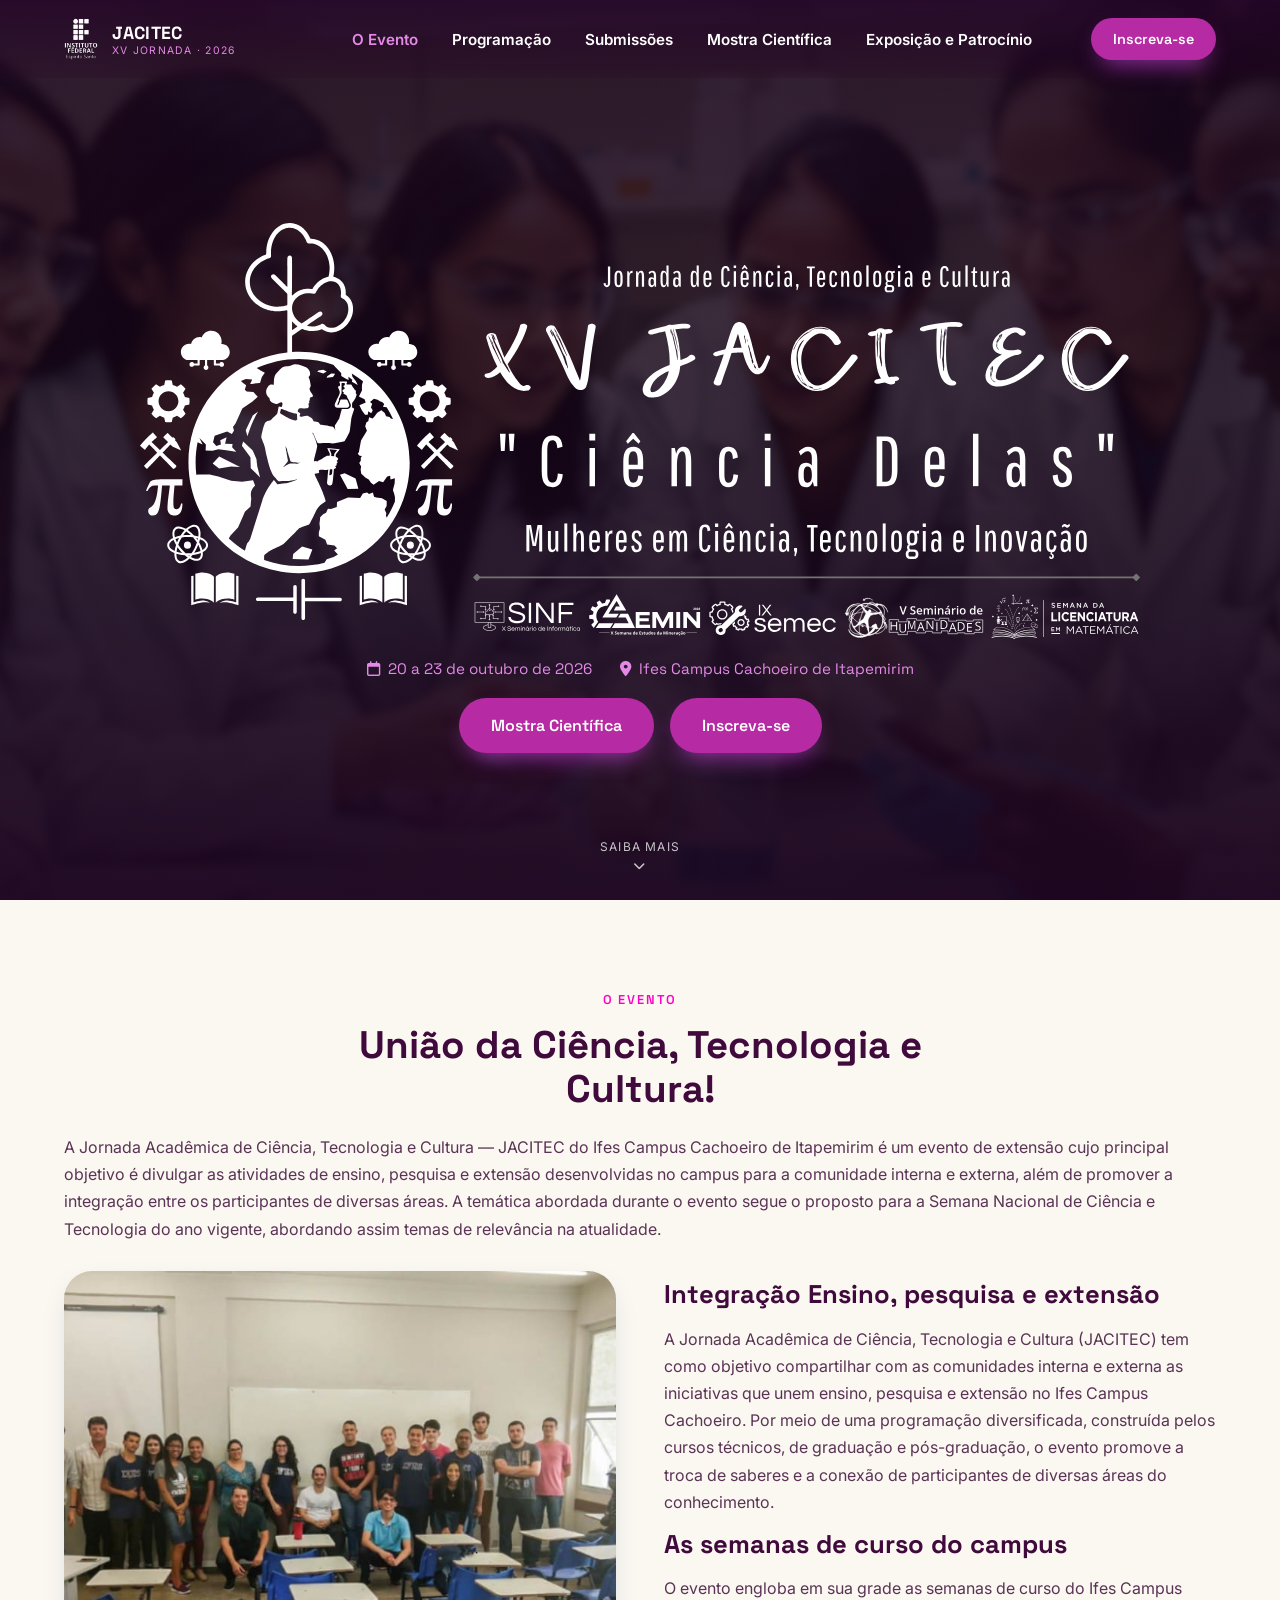
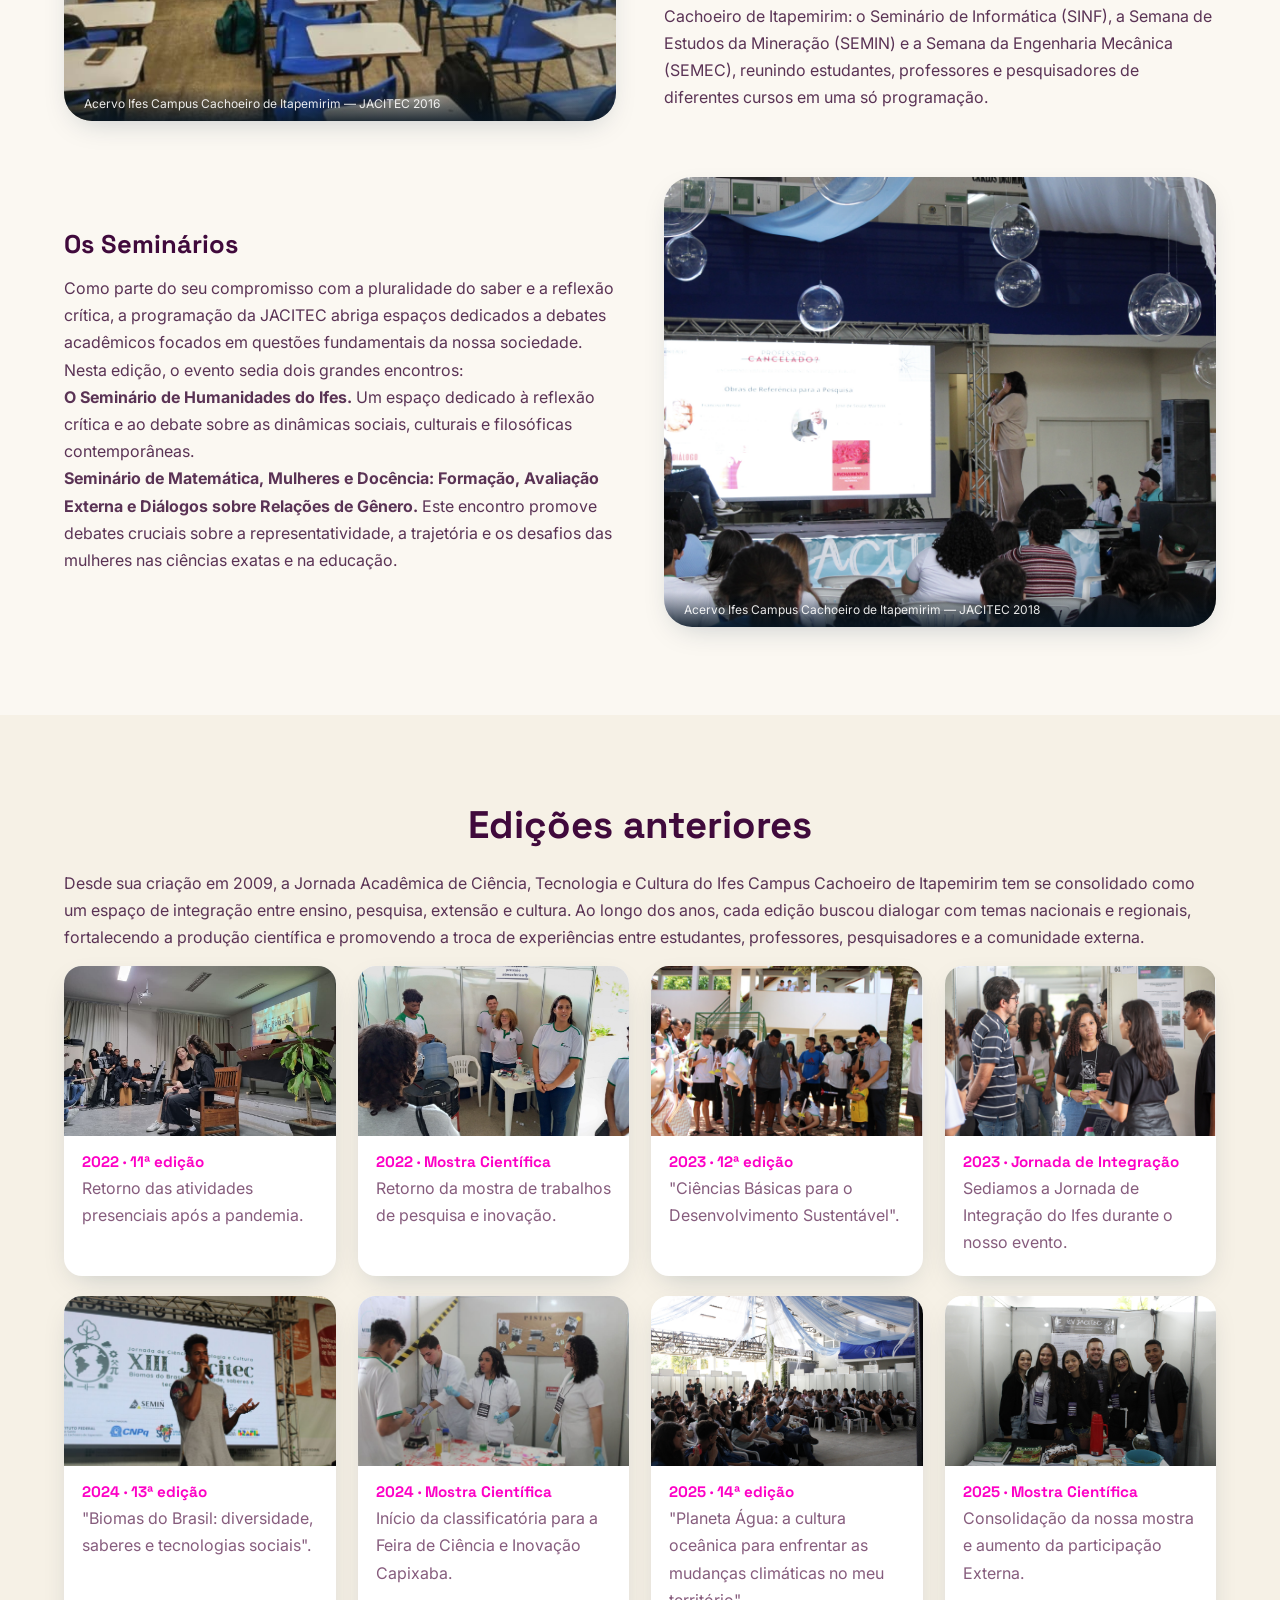
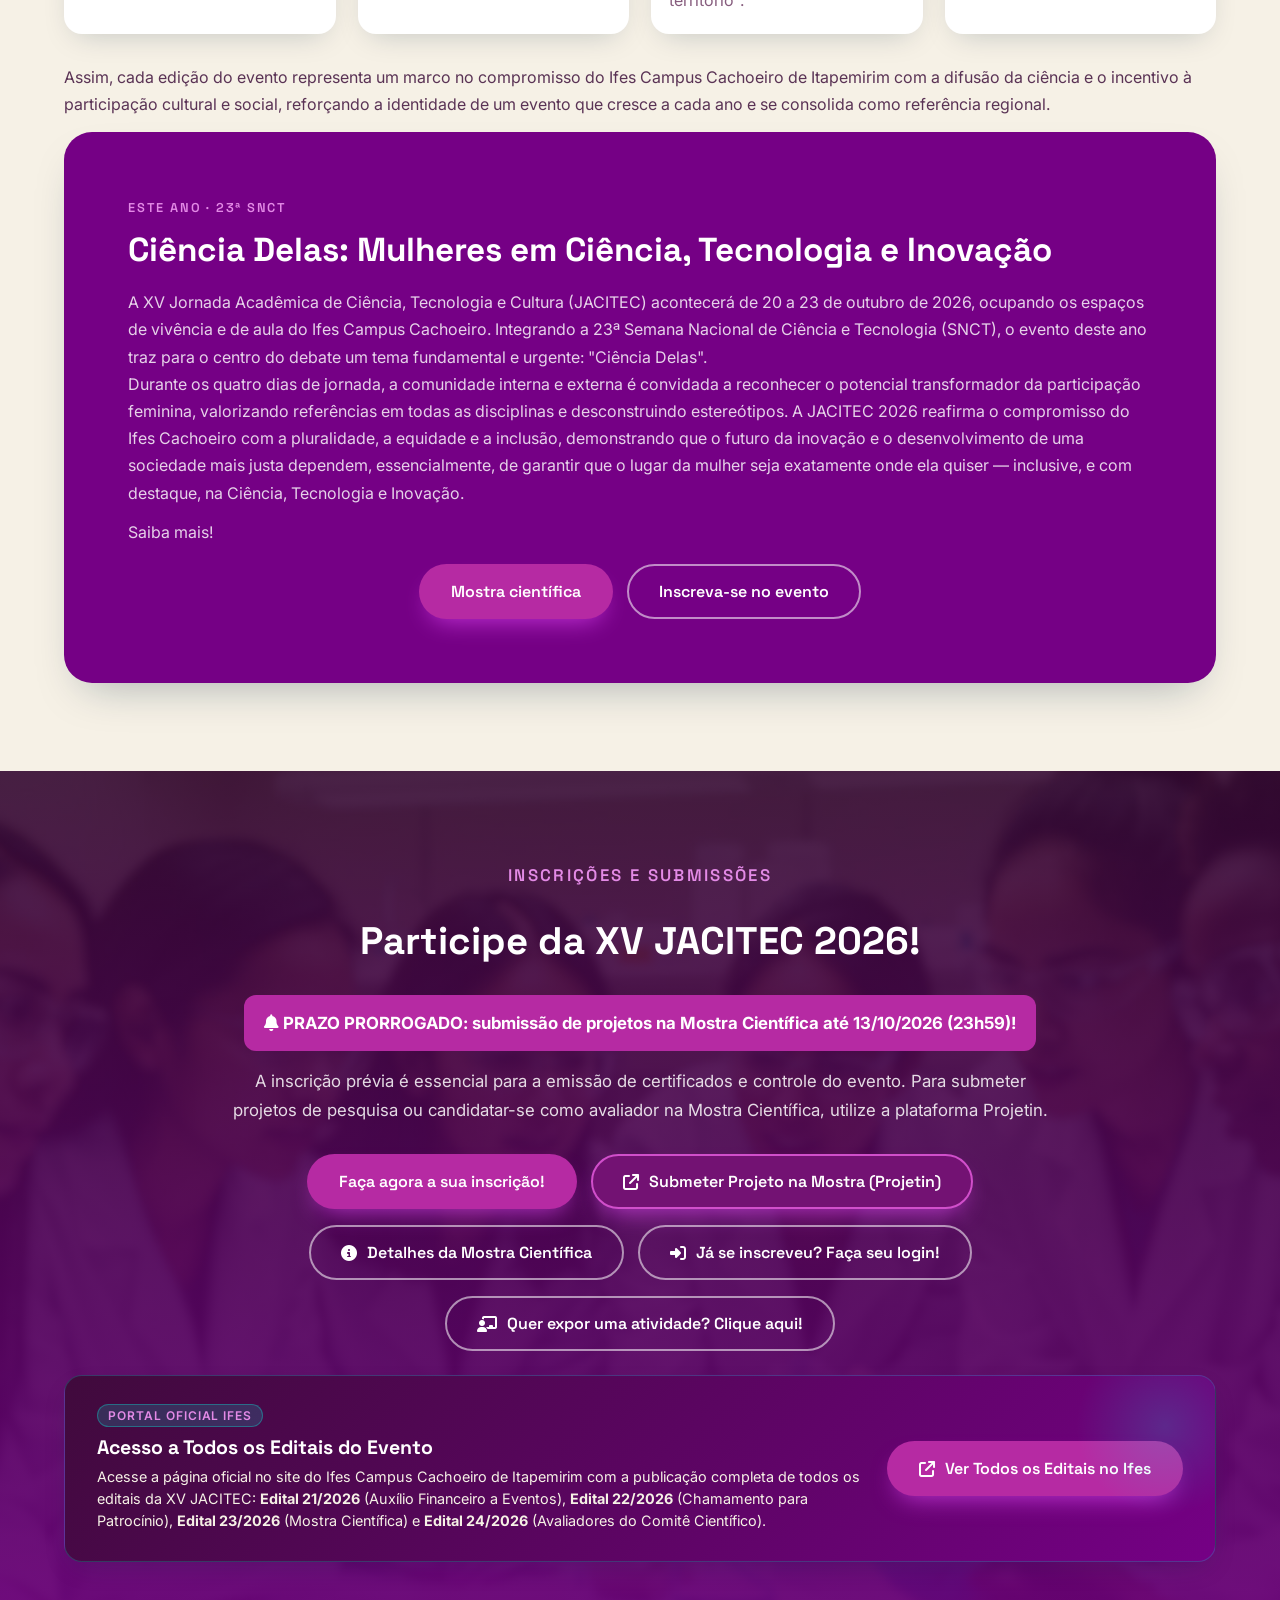
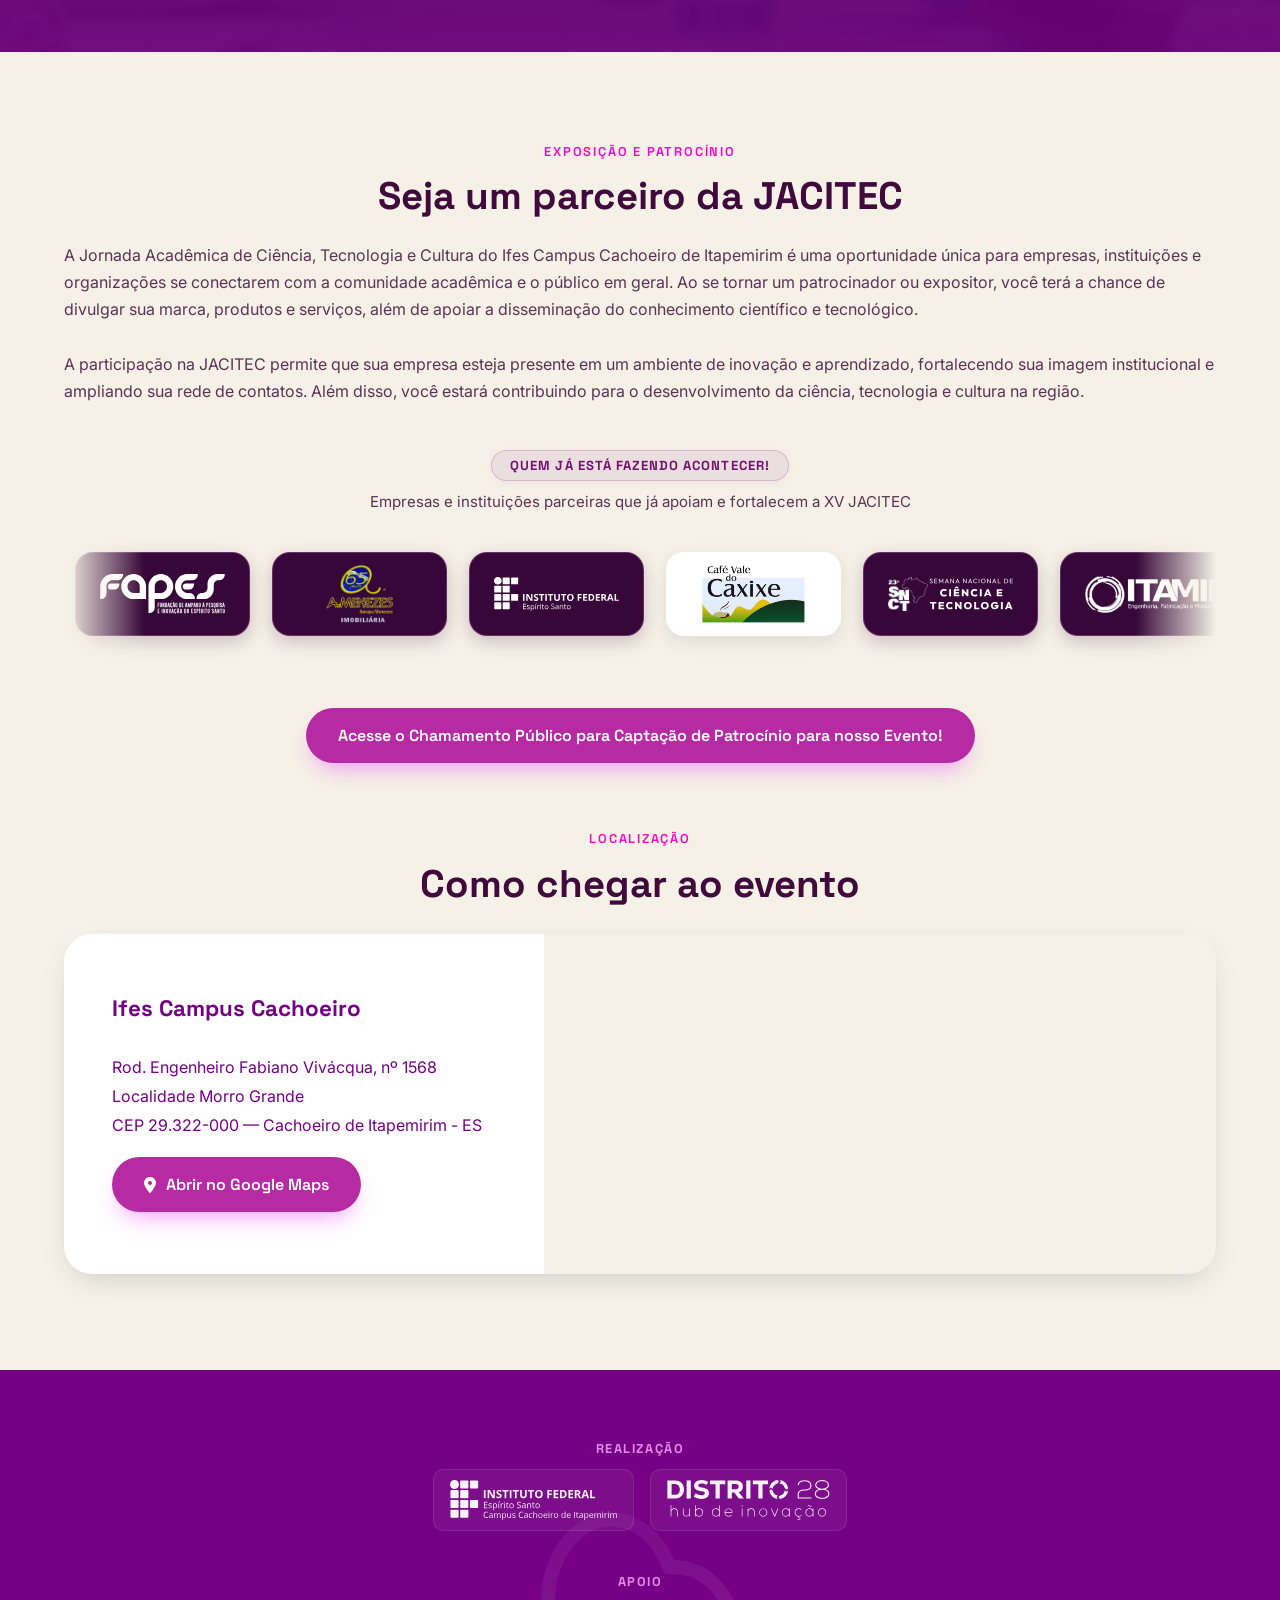
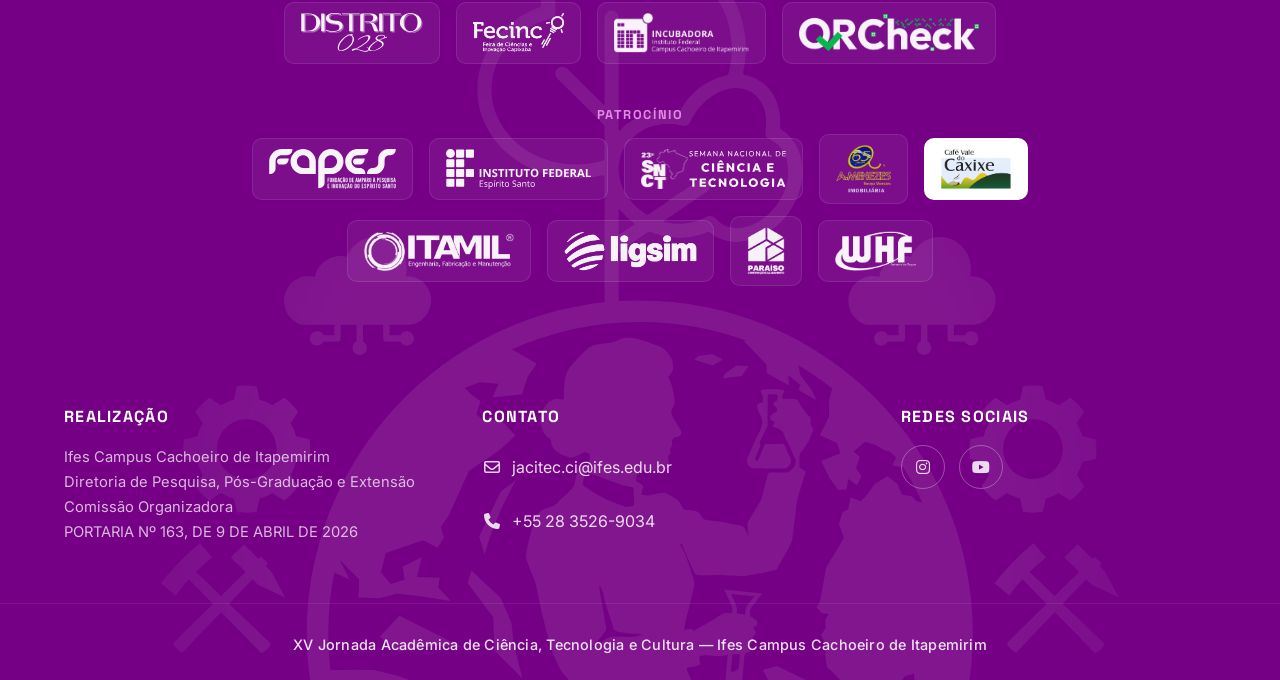
==== commit d29e3d50: "feat: adicionar logo da incubadora na seção de apoio do footer Co-authored-by: marcoslrb <139024412+" ====
--- a/index.html
+++ b/index.html
@@ -563,6 +563,11 @@
               title="FECINC - Feira de Ciências e Inovação Capixaba">
               <img src="img/footer/apoio/fecinc.png" alt="FECINC" loading="lazy">
             </a>
+            <a href="https://www.instagram.com/incubadora.cachoeiro/" target="_blank" rel="noopener" class="partner-item"
+              title="Incubadora IFES Campus Cachoeiro de Itapemirim">
+              <img src="img/apoio/incubadora_cachoeiro.png" alt="Incubadora IFES Campus Cachoeiro de Itapemirim"
+                loading="lazy">
+            </a>
             <a href="https://qrcheck.io/" target="_blank" rel="noopener" class="partner-item" title="QRCheck">
               <img src="img/footer/credenciamento/qrcheck.png" alt="QRCheck" loading="lazy">
             </a>
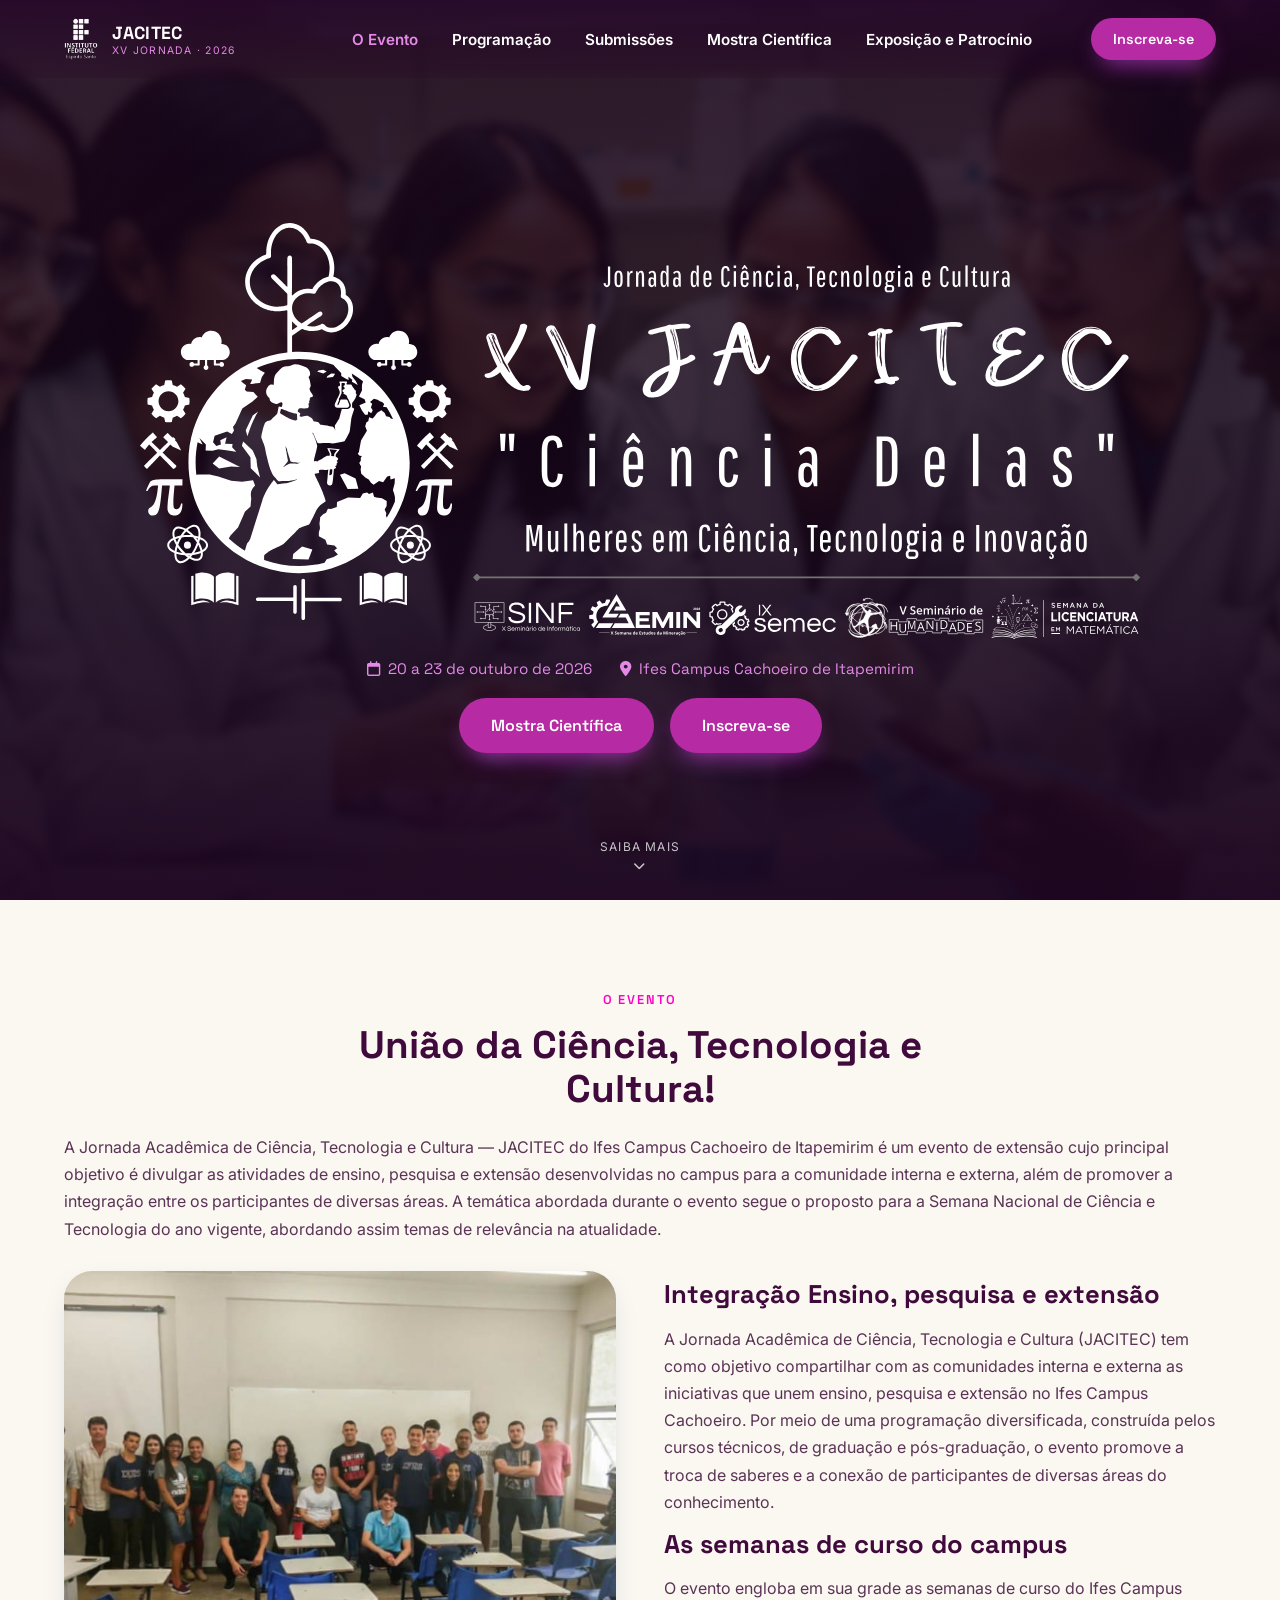
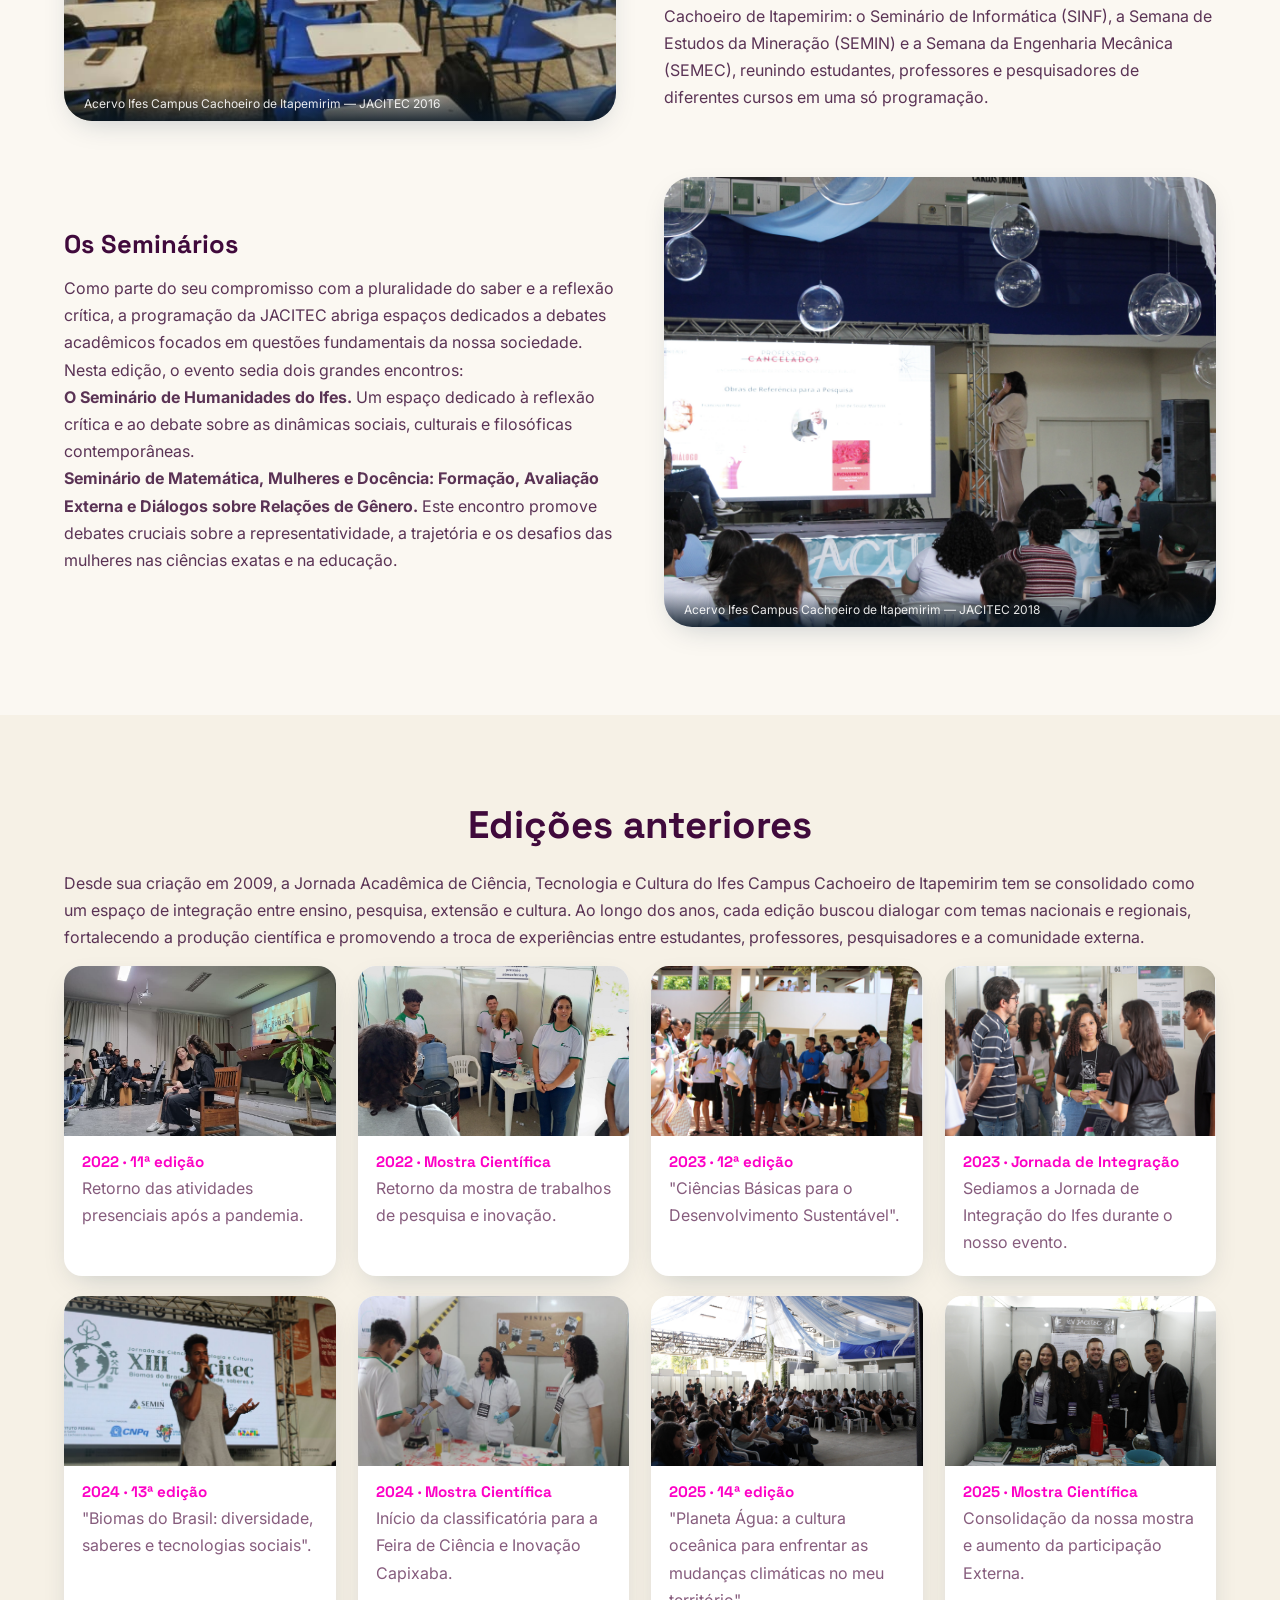
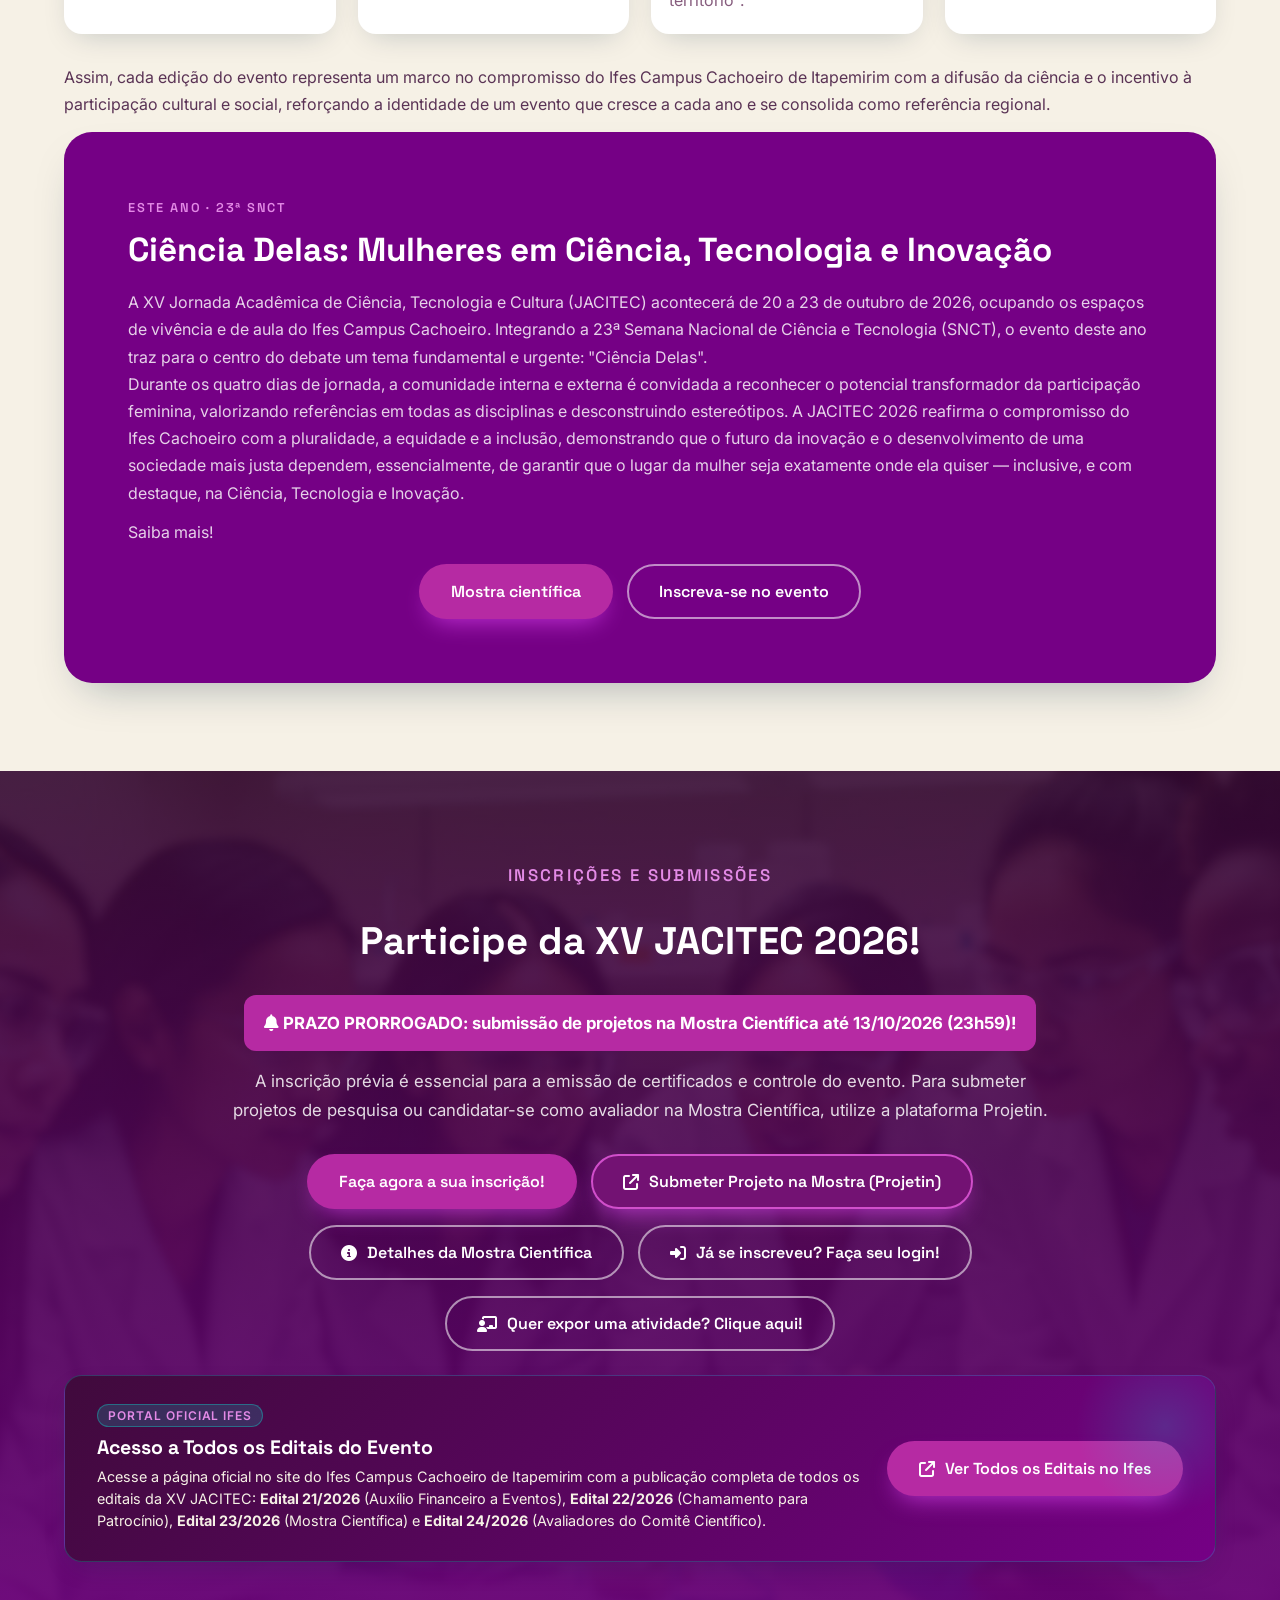
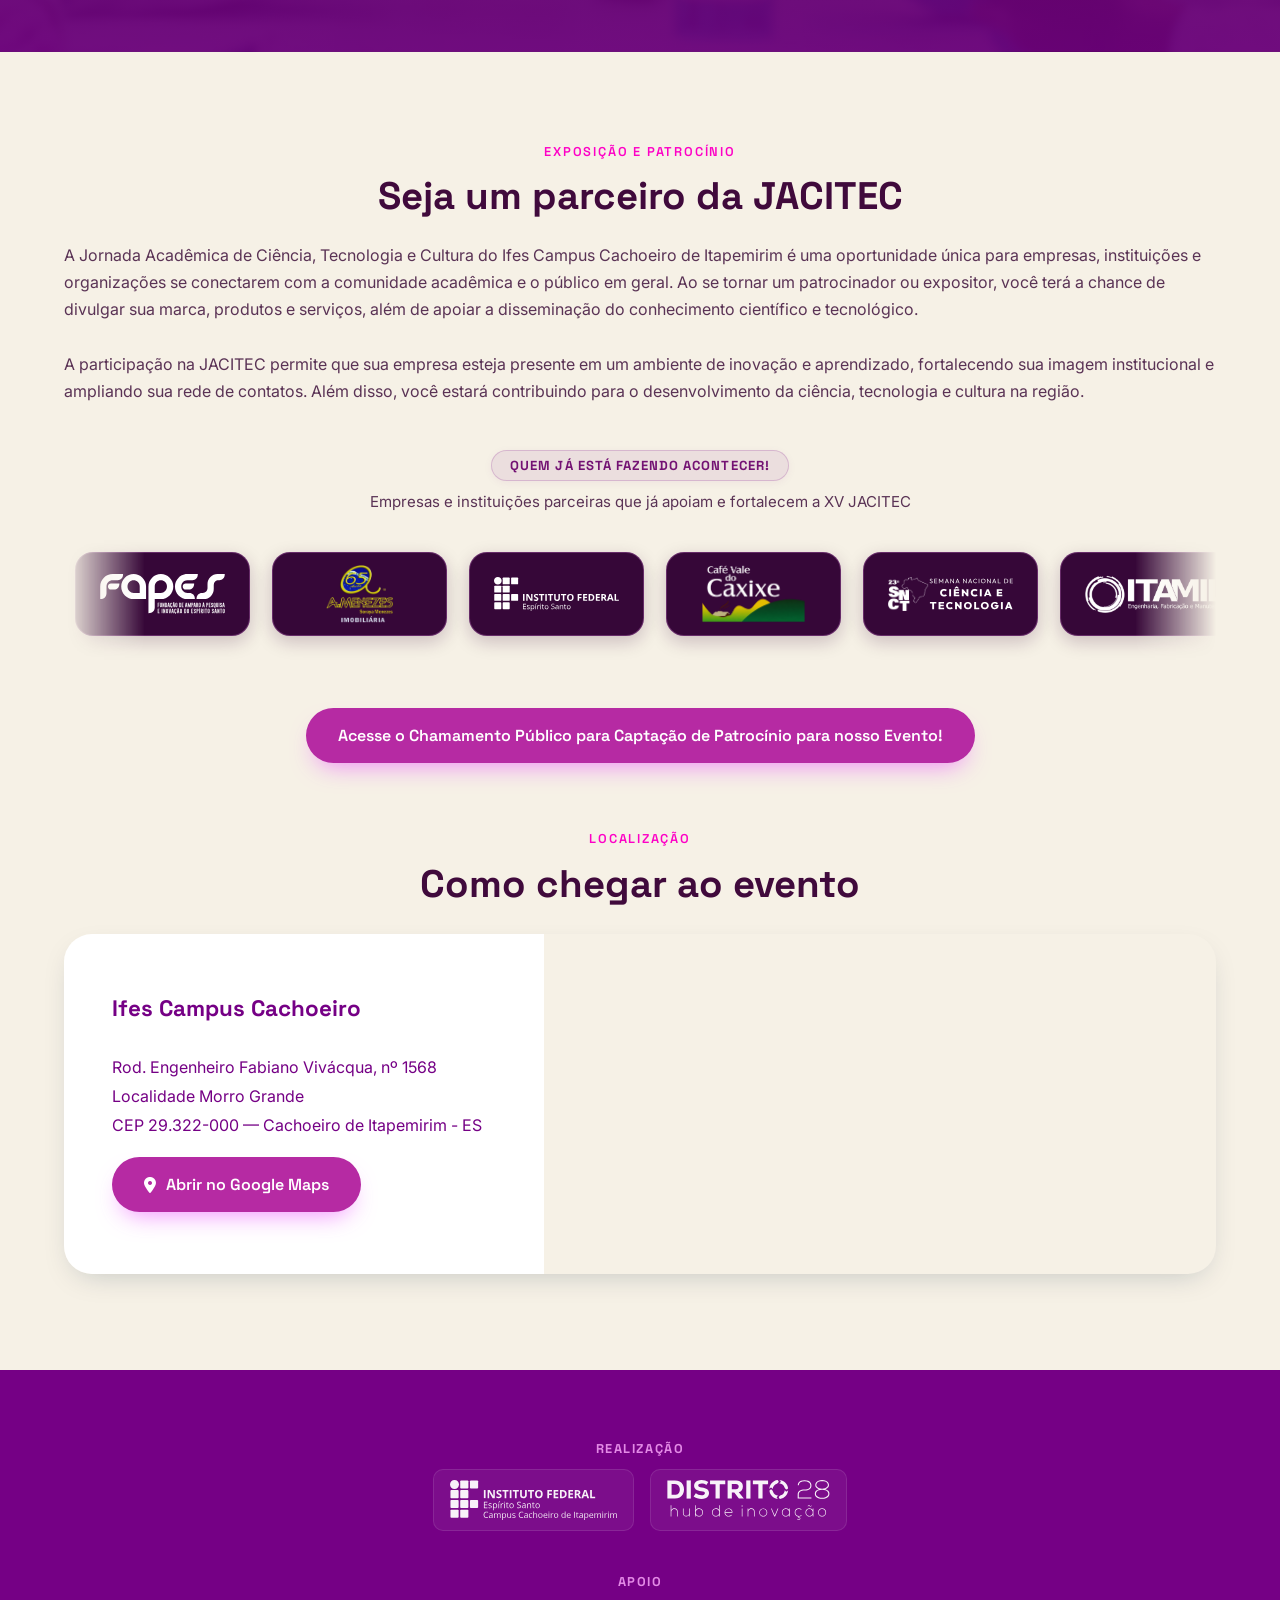
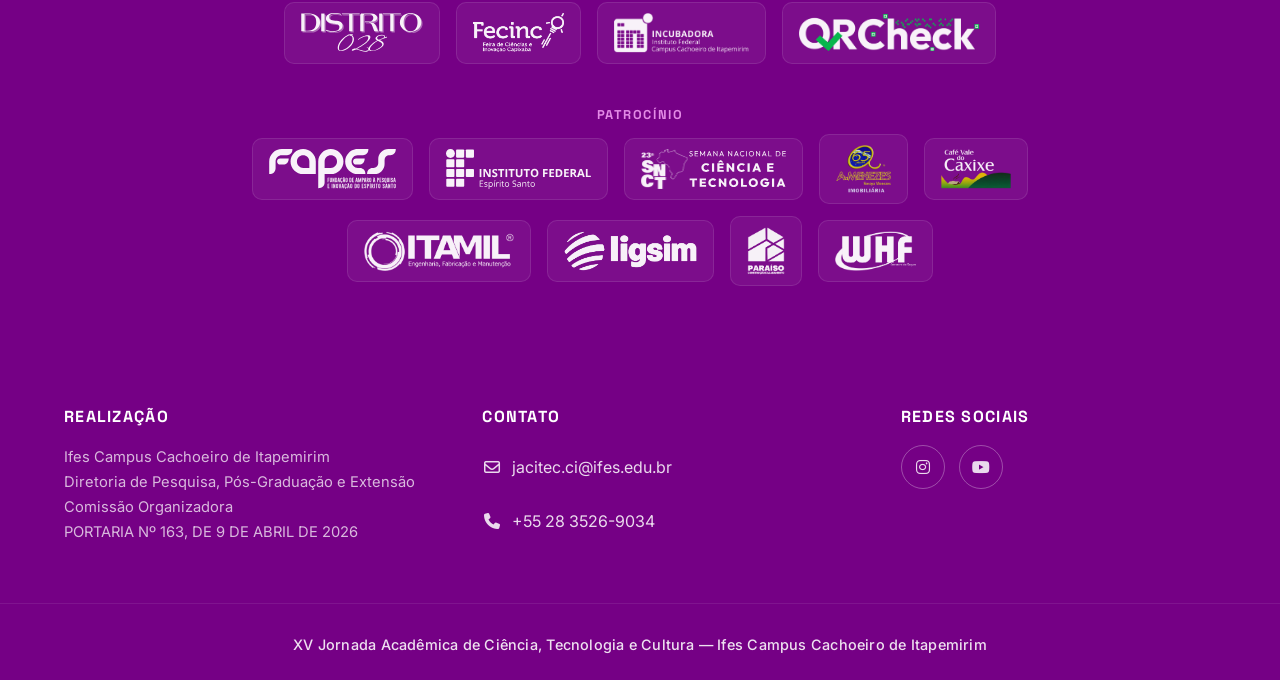
==== commit ddcfb62c: "fix: melhorar transparência e contraste da logo Café Vale do Caxixe" ====
--- a/index.html
+++ b/index.html
@@ -392,7 +392,7 @@
                   <img src="img/footer/patrocinio/ifes-geral.svg" alt="Ifes" loading="lazy">
                 </a>
                 <a href="https://www.instagram.com/cafevaledocaxixe/" target="_blank" rel="noopener"
-                  class="sponsor-ticker-card sponsor-ticker-light" title="Café Vale do Caxixe">
+                  class="sponsor-ticker-card" title="Café Vale do Caxixe">
                   <img src="img/footer/patrocinio/cafe-vale-do-caxixe.png" alt="Café Vale do Caxixe" loading="lazy">
                 </a>
                 <a href="https://semanact.mcti.gov.br/" target="_blank" rel="noopener"
@@ -450,7 +450,7 @@
                   <img src="img/footer/patrocinio/ifes-geral.svg" alt="Ifes" loading="lazy">
                 </a>
                 <a href="https://www.instagram.com/cafevaledocaxixe/" target="_blank" rel="noopener"
-                  class="sponsor-ticker-card sponsor-ticker-light" title="Café Vale do Caxixe" tabindex="-1">
+                  class="sponsor-ticker-card" title="Café Vale do Caxixe" tabindex="-1">
                   <img src="img/footer/patrocinio/cafe-vale-do-caxixe.png" alt="Café Vale do Caxixe" loading="lazy">
                 </a>
                 <a href="https://semanact.mcti.gov.br/" target="_blank" rel="noopener"
@@ -595,7 +595,7 @@
               <img src="img/footer/patrocinio/amenezes-imobiliaria.png" alt="A. Menezes Imobiliária" loading="lazy">
             </a>
             <a href="https://www.instagram.com/cafevaledocaxixe/" target="_blank" rel="noopener"
-              class="partner-item partner-item-light" title="Café Vale do Caxixe">
+              class="partner-item" title="Café Vale do Caxixe">
               <img src="img/footer/patrocinio/cafe-vale-do-caxixe.png" alt="Café Vale do Caxixe" loading="lazy">
             </a>
             <a href="http://www.itamil.com.br/" target="_blank" rel="noopener" class="partner-item"
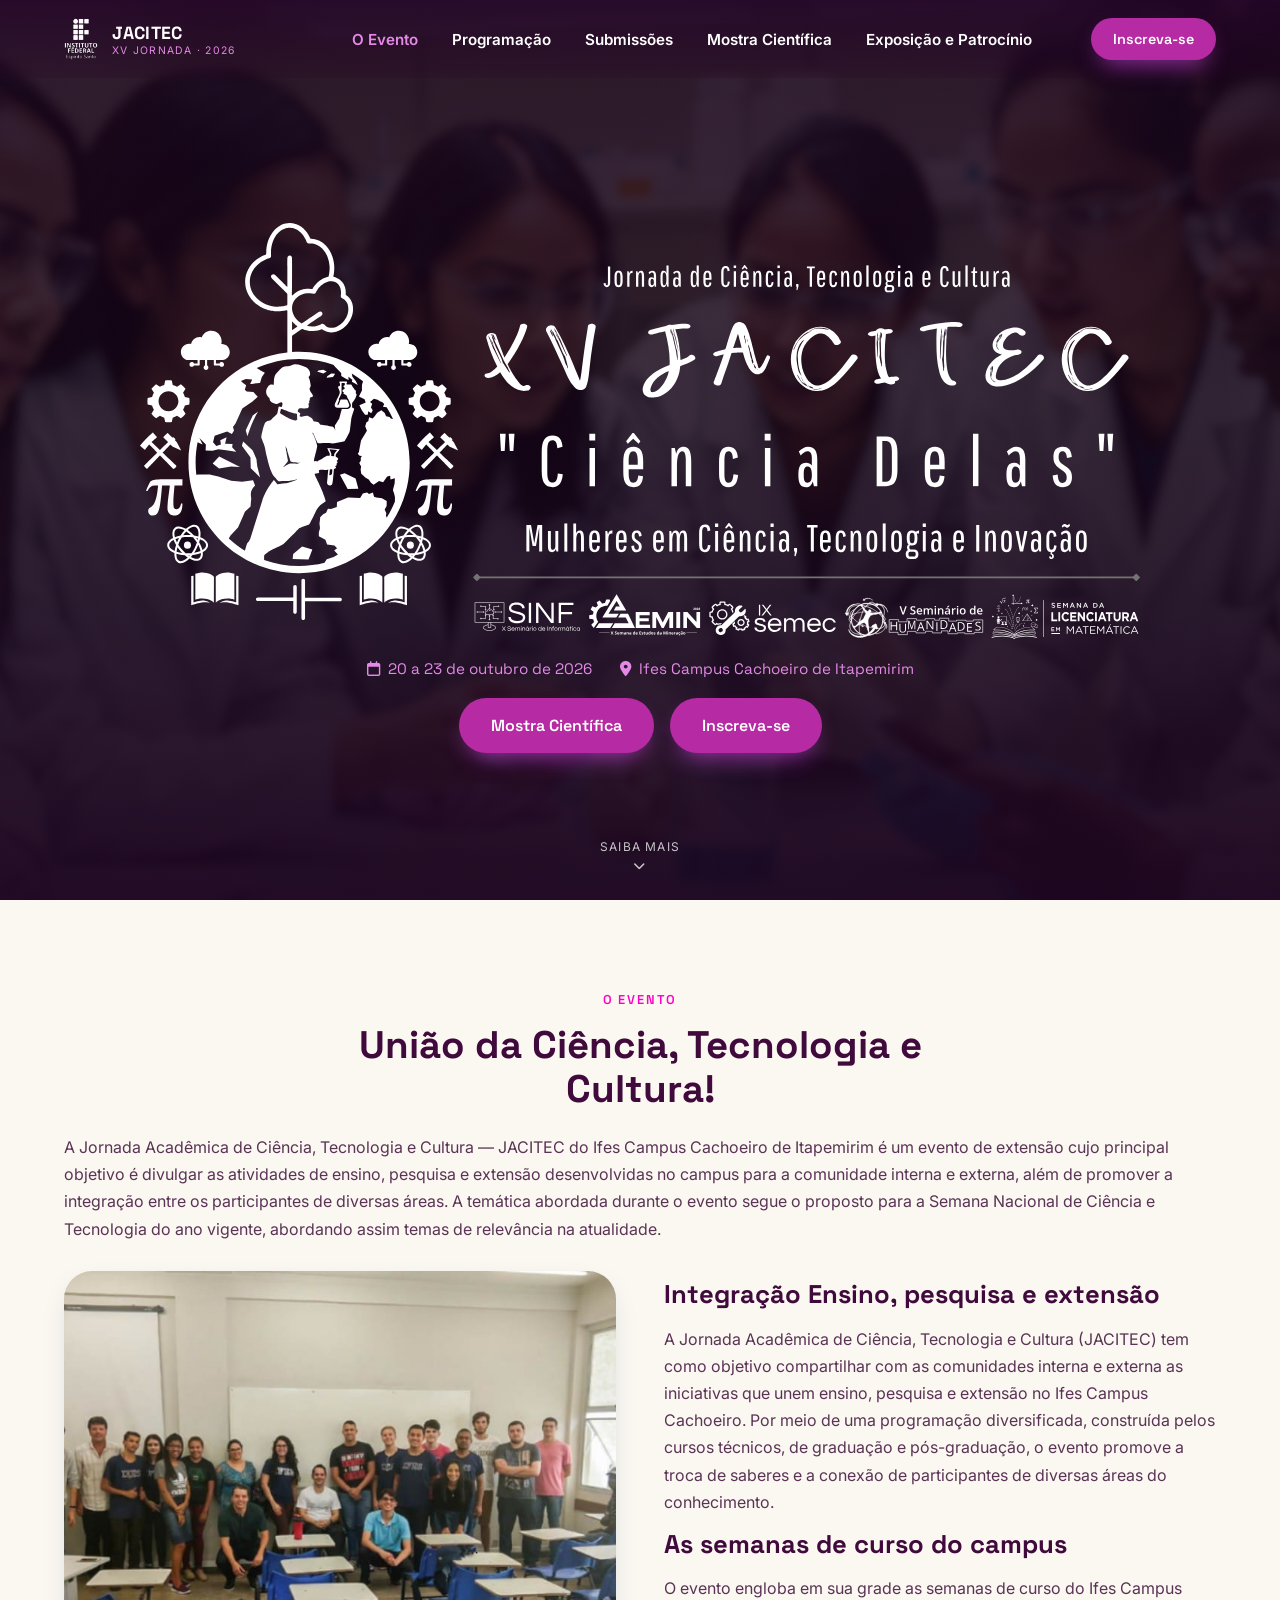
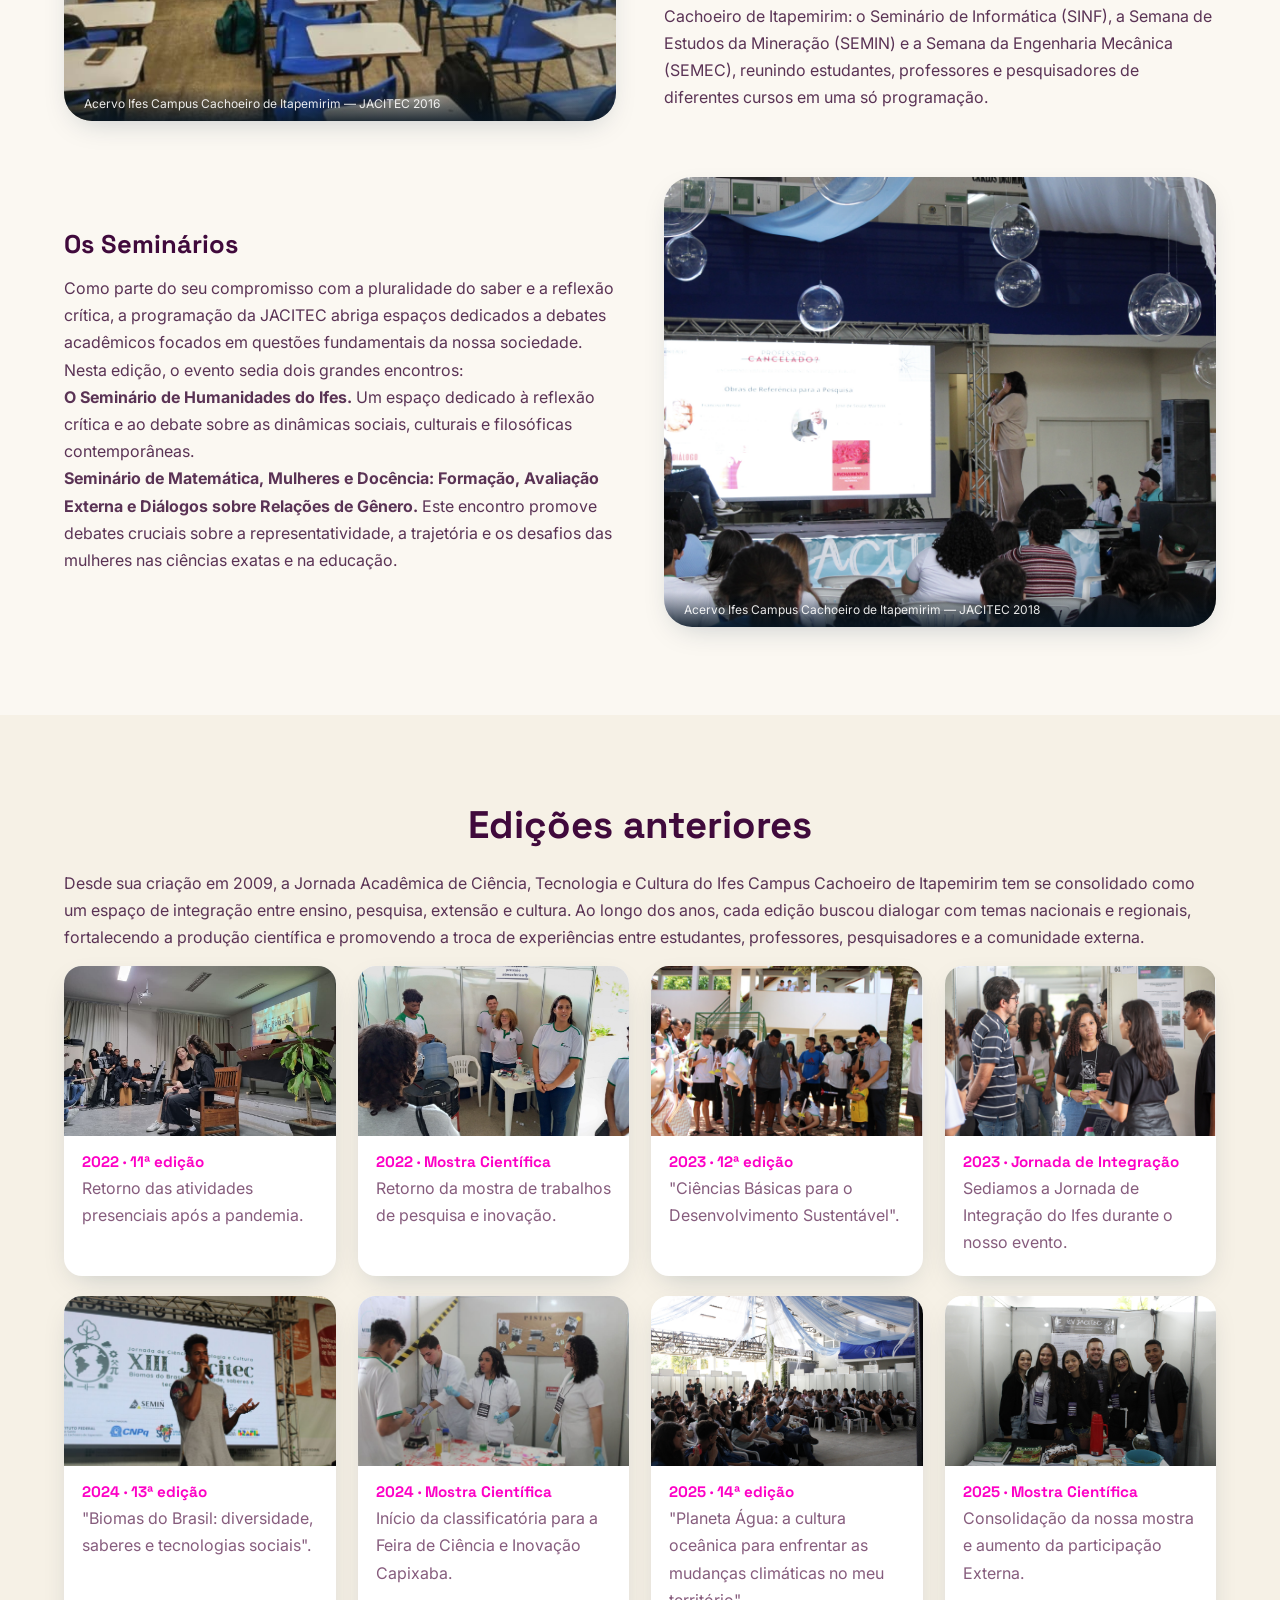
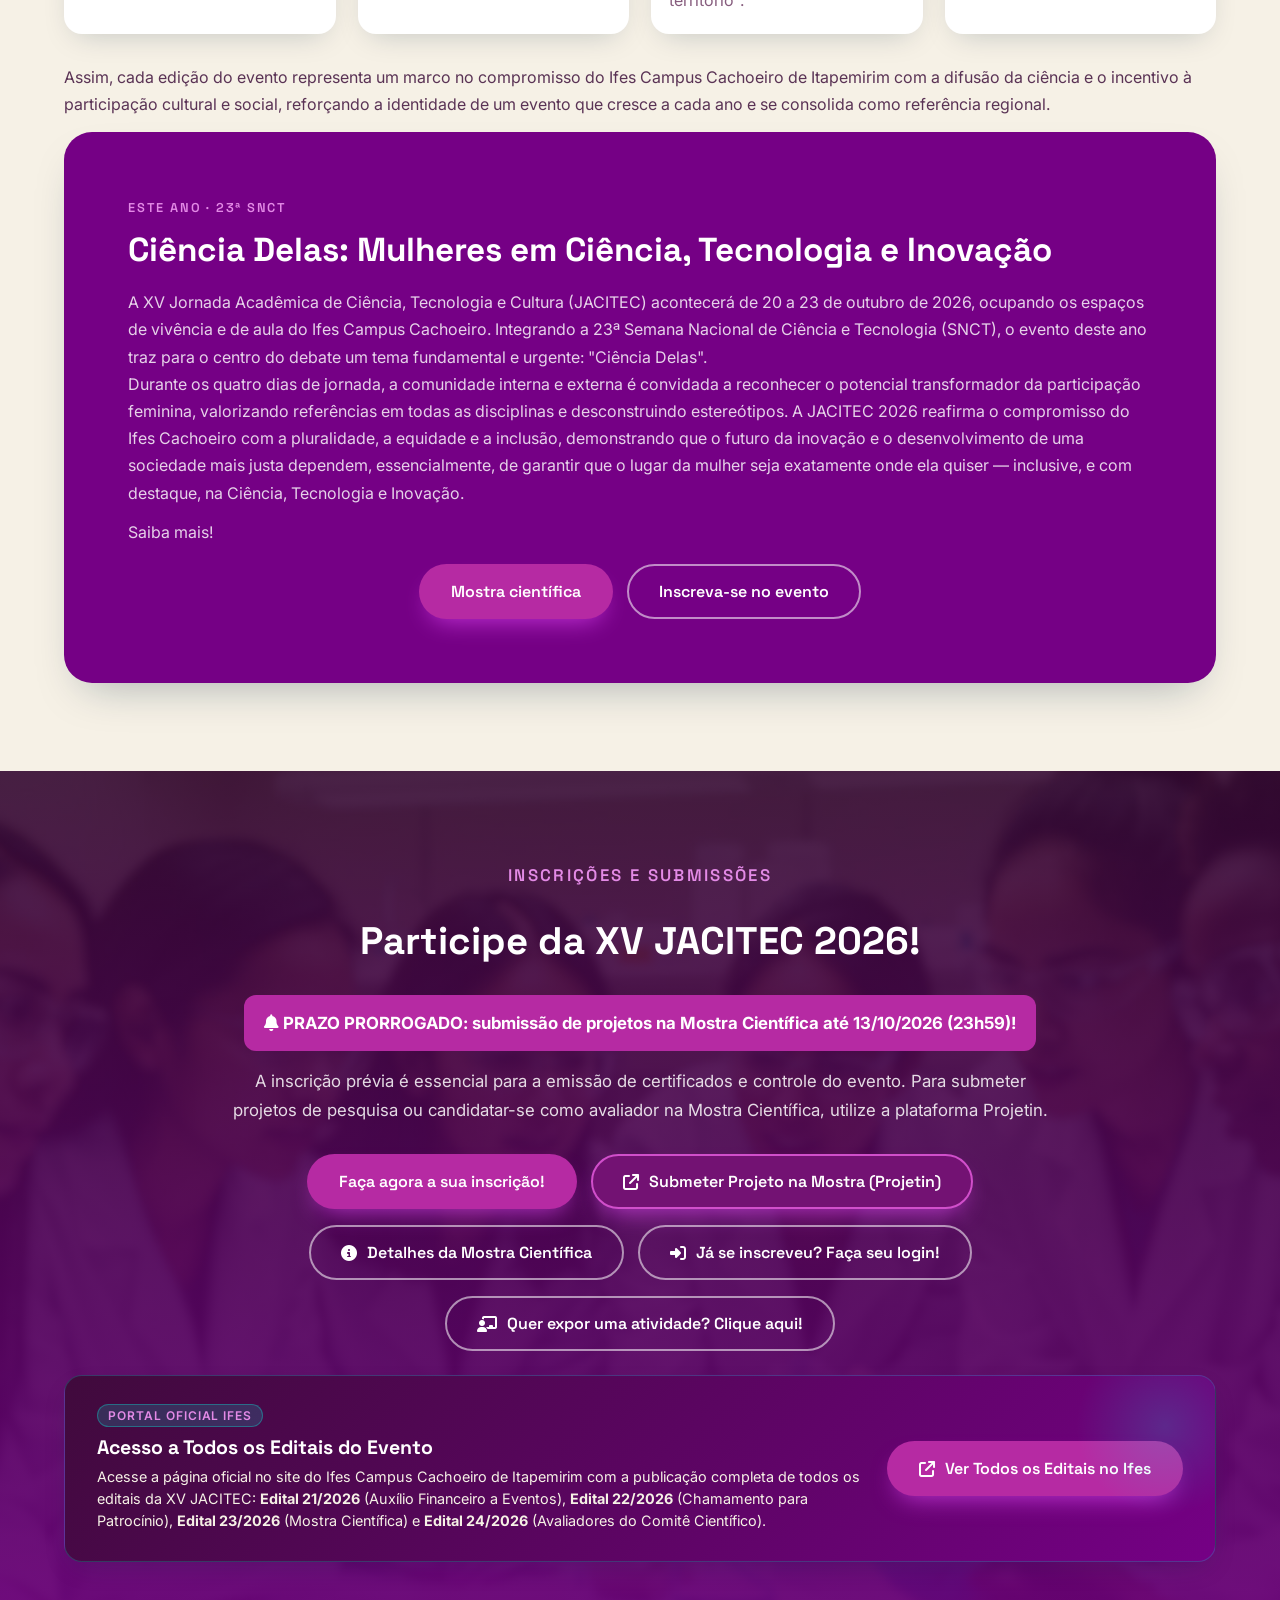
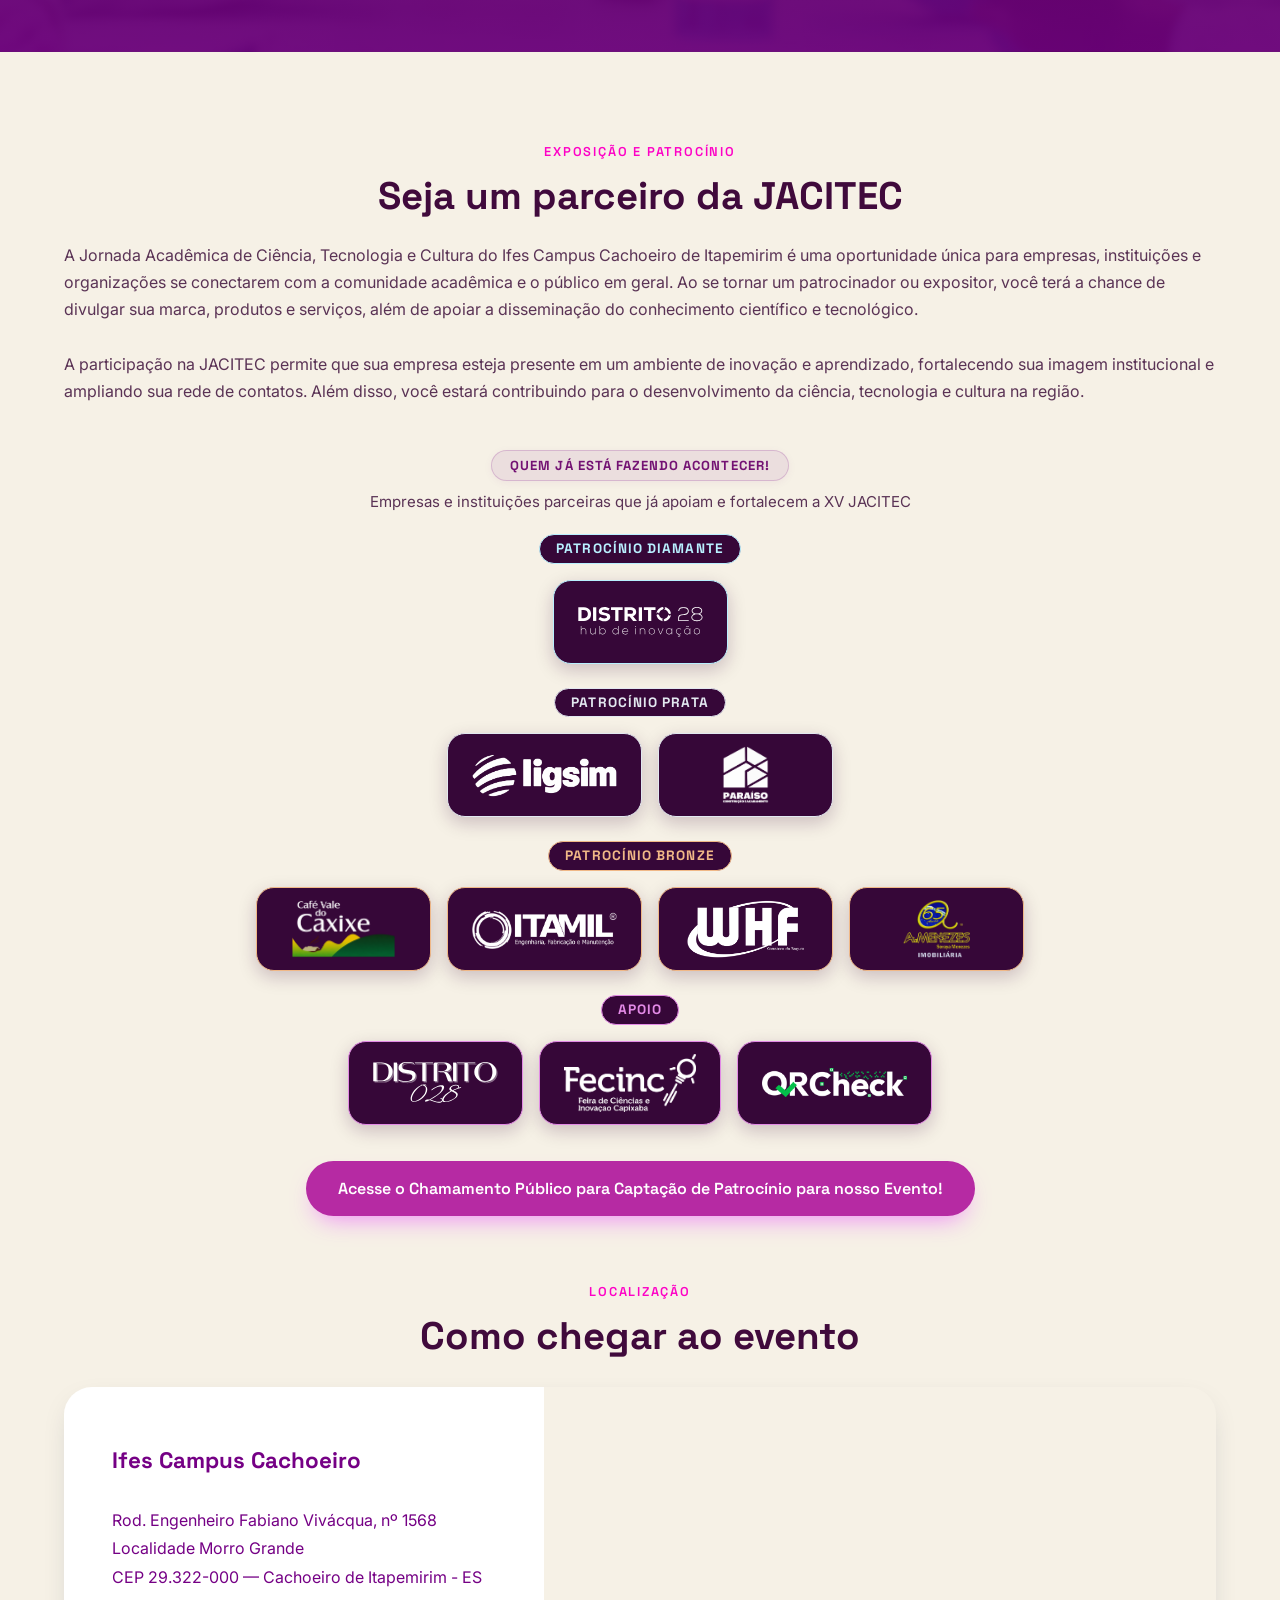
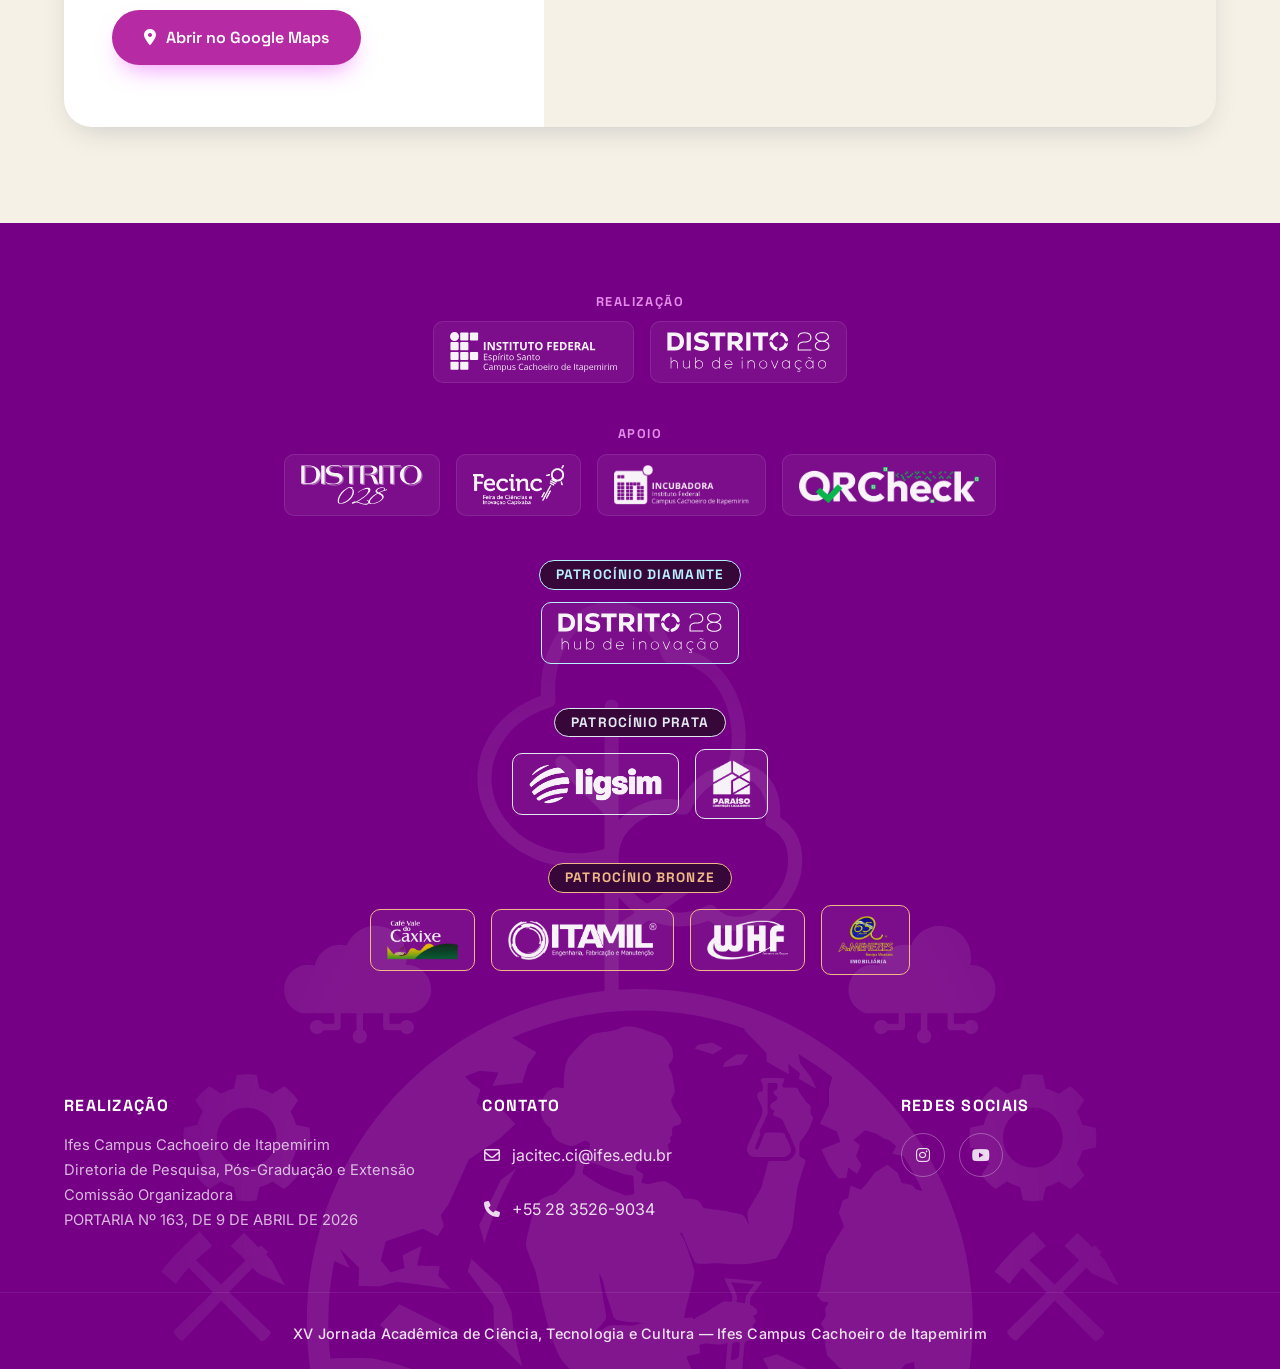
==== commit fc156cb4: "feat: organizar patrocinadores por categoria e preservar realização e apoio" ====
--- a/index.html
+++ b/index.html
@@ -364,7 +364,7 @@
           para o desenvolvimento da ciência, tecnologia e cultura na região.
         </p>
 
-        <!-- Vitrine Contínua de Patrocinadores e Parceiros (Social Proof) -->
+        <!-- Patrocinadores organizados por categoria -->
         <div class="sponsorship-showcase">
           <div class="showcase-header">
             <span class="showcase-badge">
@@ -374,121 +374,58 @@
             <p class="showcase-sub">Empresas e instituições parceiras que já apoiam e fortalecem a XV JACITEC</p>
           </div>
 
-          <div class="sponsor-ticker" aria-label="Patrocinadores e parceiros confirmados">
-            <div class="sponsor-ticker-track">
-              <!-- Bloco Principal -->
-              <div class="sponsor-ticker-items">
-                <a href="https://fapes.es.gov.br/" target="_blank" rel="noopener"
-                  class="sponsor-ticker-card sponsor-ticker-dark"
-                  title="FAPES - Fundação de Amparo à Pesquisa e Inovação do ES">
-                  <img src="img/footer/patrocinio/fapes.svg" alt="FAPES" loading="lazy">
-                </a>
-                <a href="https://amenezes.com/" target="_blank" rel="noopener" class="sponsor-ticker-card"
-                  title="A. Menezes Imobiliária">
-                  <img src="img/footer/patrocinio/amenezes-imobiliaria.png" alt="A. Menezes Imobiliária" loading="lazy">
-                </a>
-                <a href="https://www.ifes.edu.br/" target="_blank" rel="noopener"
-                  class="sponsor-ticker-card sponsor-ticker-dark" title="Instituto Federal do Espírito Santo">
-                  <img src="img/footer/patrocinio/ifes-geral.svg" alt="Ifes" loading="lazy">
-                </a>
-                <a href="https://www.instagram.com/cafevaledocaxixe/" target="_blank" rel="noopener"
-                  class="sponsor-ticker-card" title="Café Vale do Caxixe">
-                  <img src="img/footer/patrocinio/cafe-vale-do-caxixe.png" alt="Café Vale do Caxixe" loading="lazy">
-                </a>
-                <a href="https://semanact.mcti.gov.br/" target="_blank" rel="noopener"
-                  class="sponsor-ticker-card sponsor-ticker-dark"
-                  title="Semana Nacional de Ciência e Tecnologia (SNCT)">
-                  <img src="img/footer/patrocinio/semana_nacional_c&t.svg" alt="SNCT" loading="lazy">
-                </a>
-                <a href="http://www.itamil.com.br/" target="_blank" rel="noopener" class="sponsor-ticker-card"
-                  title="Itamil - Engenharia, Fabricação e Manutenção">
-                  <img src="img/footer/patrocinio/itamil.png" alt="Itamil" loading="lazy">
-                </a>
-                <a href="https://distrito28.com.br/" target="_blank" rel="noopener"
-                  class="sponsor-ticker-card sponsor-ticker-dark" title="Hub 28">
-                  <img src="img/footer/realizacao/hub28.svg" alt="Hub 28" loading="lazy">
-                </a>
-                <a href="https://ligsim.com/" target="_blank" rel="noopener" class="sponsor-ticker-card"
-                  title="Ligsim Telecom">
-                  <img src="img/footer/patrocinio/ligsim.png" alt="Ligsim Telecom" loading="lazy">
-                </a>
-                <a href="https://028distrito.blogspot.com/" target="_blank" rel="noopener"
-                  class="sponsor-ticker-card sponsor-ticker-dark" title="Distrito 028">
-                  <img src="img/footer/apoio/distrito28.svg" alt="Distrito 028" loading="lazy">
-                </a>
-                <a href="https://fecinc.org/" target="_blank" rel="noopener"
-                  class="sponsor-ticker-card sponsor-ticker-dark" title="FECINC - Feira de Ciências e Inovação Capixaba">
-                  <img src="img/footer/apoio/fecinc.png" alt="FECINC" loading="lazy">
-                </a>
-                <a href="https://qrcheck.io/" target="_blank" rel="noopener" class="sponsor-ticker-card"
-                  title="QRCheck - Apoio e Credenciamento">
-                  <img src="img/footer/credenciamento/qrcheck.png" alt="QRCheck" loading="lazy">
-                </a>
-                <a href="https://www.instagram.com/paraisomaterialconstrucao/" target="_blank" rel="noopener"
-                  class="sponsor-ticker-card" title="Paraíso Construção e Acabamento">
-                  <img src="img/footer/patrocinio/paraiso-construccao.png" alt="Paraíso Construção" loading="lazy">
-                </a>
-                <a href="http://whfcorretora.com.br/" target="_blank" rel="noopener" class="sponsor-ticker-card"
-                  title="WHF Corretora de Seguros">
-                  <img src="img/footer/patrocinio/whf-corretora.png" alt="WHF Corretora" loading="lazy">
-                </a>
-              </div>
-              <!-- Bloco Duplicado para Rolagem Contínua e Sem Saltos -->
-              <div class="sponsor-ticker-items" aria-hidden="true">
-                <a href="https://fapes.es.gov.br/" target="_blank" rel="noopener"
-                  class="sponsor-ticker-card sponsor-ticker-dark"
-                  title="FAPES - Fundação de Amparo à Pesquisa e Inovação do ES" tabindex="-1">
-                  <img src="img/footer/patrocinio/fapes.svg" alt="FAPES" loading="lazy">
-                </a>
-                <a href="https://amenezes.com/" target="_blank" rel="noopener" class="sponsor-ticker-card"
-                  title="A. Menezes Imobiliária" tabindex="-1">
-                  <img src="img/footer/patrocinio/amenezes-imobiliaria.png" alt="A. Menezes Imobiliária" loading="lazy">
-                </a>
-                <a href="https://www.ifes.edu.br/" target="_blank" rel="noopener"
-                  class="sponsor-ticker-card sponsor-ticker-dark" title="Instituto Federal do Espírito Santo"
-                  tabindex="-1">
-                  <img src="img/footer/patrocinio/ifes-geral.svg" alt="Ifes" loading="lazy">
-                </a>
-                <a href="https://www.instagram.com/cafevaledocaxixe/" target="_blank" rel="noopener"
-                  class="sponsor-ticker-card" title="Café Vale do Caxixe" tabindex="-1">
-                  <img src="img/footer/patrocinio/cafe-vale-do-caxixe.png" alt="Café Vale do Caxixe" loading="lazy">
-                </a>
-                <a href="https://semanact.mcti.gov.br/" target="_blank" rel="noopener"
-                  class="sponsor-ticker-card sponsor-ticker-dark" title="Semana Nacional de Ciência e Tecnologia (SNCT)"
-                  tabindex="-1">
-                  <img src="img/footer/patrocinio/semana_nacional_c&t.svg" alt="SNCT" loading="lazy">
-                </a>
-                <a href="http://www.itamil.com.br/" target="_blank" rel="noopener" class="sponsor-ticker-card"
-                  title="Itamil - Engenharia, Fabricação e Manutenção" tabindex="-1">
-                  <img src="img/footer/patrocinio/itamil.png" alt="Itamil" loading="lazy">
-                </a>
-                <a href="https://distrito28.com.br/" target="_blank" rel="noopener"
-                  class="sponsor-ticker-card sponsor-ticker-dark" title="Hub 28" tabindex="-1">
-                  <img src="img/footer/realizacao/hub28.svg" alt="Hub 28" loading="lazy">
-                </a>
-                <a href="https://ligsim.com/" target="_blank" rel="noopener" class="sponsor-ticker-card"
-                  title="Ligsim Telecom" tabindex="-1">
-                  <img src="img/footer/patrocinio/ligsim.png" alt="Ligsim Telecom" loading="lazy">
-                </a>
-                <a href="https://028distrito.blogspot.com/" target="_blank" rel="noopener"
-                  class="sponsor-ticker-card sponsor-ticker-dark" title="Distrito 028" tabindex="-1">
-                  <img src="img/footer/apoio/distrito28.svg" alt="Distrito 028" loading="lazy">
-                </a>
-                <a href="https://fecinc.org/" target="_blank" rel="noopener"
-                  class="sponsor-ticker-card sponsor-ticker-dark" title="FECINC - Feira de Ciências e Inovação Capixaba" tabindex="-1">
-                  <img src="img/footer/apoio/fecinc.png" alt="FECINC" loading="lazy">
-                </a>
-                <a href="https://qrcheck.io/" target="_blank" rel="noopener" class="sponsor-ticker-card"
-                  title="QRCheck - Apoio e Credenciamento" tabindex="-1">
-                  <img src="img/footer/credenciamento/qrcheck.png" alt="QRCheck" loading="lazy">
-                </a>
-                <a href="https://www.instagram.com/paraisomaterialconstrucao/" target="_blank" rel="noopener"
-                  class="sponsor-ticker-card" title="Paraíso Construção e Acabamento" tabindex="-1">
-                  <img src="img/footer/patrocinio/paraiso-construccao.png" alt="Paraíso Construção" loading="lazy">
-                </a>
-                <a href="http://whfcorretora.com.br/" target="_blank" rel="noopener" class="sponsor-ticker-card"
-                  title="WHF Corretora de Seguros" tabindex="-1">
-                  <img src="img/footer/patrocinio/whf-corretora.png" alt="WHF Corretora" loading="lazy">
+          <div class="sponsor-categories" aria-label="Patrocinadores por categoria">
+            <div class="sponsor-category sponsor-category-diamante">
+              <h3 class="sponsor-category-heading">Patrocínio Diamante</h3>
+              <div class="sponsor-category-logos">
+                <a class="sponsor-ticker-card" href="https://distrito28.com.br/" rel="noopener" target="_blank" title="Hub de Inovação Distrito 28">
+                  <img alt="Hub de Inovação Distrito 28" loading="lazy" src="img/footer/realizacao/hub28.svg"/>
+                </a>
+              </div>
+            </div>
+
+            <div class="sponsor-category sponsor-category-prata">
+              <h3 class="sponsor-category-heading">Patrocínio Prata</h3>
+              <div class="sponsor-category-logos">
+                <a class="sponsor-ticker-card" href="https://ligsim.com/" rel="noopener" target="_blank" title="DRCALL Tecnologia Ltda / Ligsim">
+                  <img alt="DRCALL Tecnologia Ltda / Ligsim" loading="lazy" src="img/footer/patrocinio/ligsim.png"/>
+                </a>
+                <a class="sponsor-ticker-card sponsor-card-square" href="https://www.instagram.com/paraisomaterialconstrucao/" rel="noopener" target="_blank" title="Paraíso Material de Construção e Acabamento Ltda">
+                  <img alt="Paraíso Material de Construção e Acabamento Ltda" loading="lazy" src="img/footer/patrocinio/paraiso-construccao.png"/>
+                </a>
+              </div>
+            </div>
+
+            <div class="sponsor-category sponsor-category-bronze">
+              <h3 class="sponsor-category-heading">Patrocínio Bronze</h3>
+              <div class="sponsor-category-logos">
+                <a class="sponsor-ticker-card" href="https://www.instagram.com/cafevaledocaxixe/" rel="noopener" target="_blank" title="Café Vale do Caxixe">
+                  <img alt="Café Vale do Caxixe" loading="lazy" src="img/footer/patrocinio/cafe-vale-do-caxixe.png"/>
+                </a>
+                <a class="sponsor-ticker-card" href="http://www.itamil.com.br/" rel="noopener" target="_blank" title="Itamil - Engenharia, Fabricação e Manutenção">
+                  <img alt="Itamil" loading="lazy" src="img/footer/patrocinio/itamil.png"/>
+                </a>
+                <a class="sponsor-ticker-card" href="http://whfcorretora.com.br/" rel="noopener" target="_blank" title="WHF Corretora de Seguros">
+                  <img alt="WHF Corretora de Seguros" loading="lazy" src="img/footer/patrocinio/whf-corretora.png"/>
+                </a>
+                <a class="sponsor-ticker-card sponsor-card-square" href="https://amenezes.com/" rel="noopener" target="_blank" title="Menezes Imobiliária">
+                  <img alt="Menezes Imobiliária" loading="lazy" src="img/footer/patrocinio/amenezes-imobiliaria.png"/>
+                </a>
+              </div>
+            </div>
+
+
+            <div class="sponsor-category sponsor-category-apoio">
+              <h3 class="sponsor-category-heading">Apoio</h3>
+              <div class="sponsor-category-logos">
+                <a class="sponsor-ticker-card" href="https://028distrito.blogspot.com/" rel="noopener" target="_blank" title="Distrito 028">
+                  <img alt="Distrito 028" loading="lazy" src="img/footer/apoio/distrito28.svg"/>
+                </a>
+                <a class="sponsor-ticker-card" href="https://fecinc.org/" rel="noopener" target="_blank" title="FECINC - Feira de Ciências e Inovação Capixaba">
+                  <img alt="FECINC" loading="lazy" src="img/footer/apoio/fecinc.png"/>
+                </a>
+                <a class="sponsor-ticker-card" href="https://qrcheck.io/" rel="noopener" target="_blank" title="QRCheck">
+                  <img alt="QRCheck" loading="lazy" src="img/footer/credenciamento/qrcheck.png"/>
                 </a>
               </div>
             </div>
@@ -538,7 +475,7 @@
   <footer class="site-footer">
     <div class="footer-partners container">
       <div class="partners-row">
-        <div class="partners-group">
+        <div class="partners-group partners-group-wide">
           <h4 class="partners-heading">Realização</h4>
           <div class="partners-logos">
             <a href="https://cachoeiro.ifes.edu.br/" target="_blank" rel="noopener" class="partner-item"
@@ -552,7 +489,7 @@
           </div>
         </div>
 
-        <div class="partners-group">
+        <div class="partners-group partners-group-wide">
           <h4 class="partners-heading">Apoio</h4>
           <div class="partners-logos">
             <a href="https://028distrito.blogspot.com/" target="_blank" rel="noopener" class="partner-item"
@@ -574,48 +511,45 @@
           </div>
         </div>
 
-        <div class="partners-group partners-group-wide">
-          <h4 class="partners-heading">Patrocínio</h4>
-          <div class="partners-logos">
-            <a href="https://fapes.es.gov.br/" target="_blank" rel="noopener" class="partner-item" title="FAPES">
-              <img src="img/footer/patrocinio/fapes.svg"
-                alt="FAPES - Fundação de Amparo à Pesquisa e Inovação do Espírito Santo" loading="lazy">
-            </a>
-            <a href="https://www.ifes.edu.br/" target="_blank" rel="noopener" class="partner-item"
-              title="Instituto Federal do Espírito Santo">
-              <img src="img/footer/patrocinio/ifes-geral.svg" alt="Instituto Federal do Espírito Santo" loading="lazy">
-            </a>
-            <a href="https://semanact.mcti.gov.br/" target="_blank" rel="noopener" class="partner-item"
-              title="Semana Nacional de Ciência e Tecnologia (SNCT)">
-              <img src="img/footer/patrocinio/semana_nacional_c&t.svg" alt="Semana Nacional de Ciência e Tecnologia"
-                loading="lazy">
-            </a>
-            <a href="https://amenezes.com/" target="_blank" rel="noopener" class="partner-item partner-item-square"
-              title="A. Menezes Imobiliária">
-              <img src="img/footer/patrocinio/amenezes-imobiliaria.png" alt="A. Menezes Imobiliária" loading="lazy">
-            </a>
-            <a href="https://www.instagram.com/cafevaledocaxixe/" target="_blank" rel="noopener"
-              class="partner-item" title="Café Vale do Caxixe">
-              <img src="img/footer/patrocinio/cafe-vale-do-caxixe.png" alt="Café Vale do Caxixe" loading="lazy">
-            </a>
-            <a href="http://www.itamil.com.br/" target="_blank" rel="noopener" class="partner-item"
-              title="Itamil - Engenharia, Fabricação e Manutenção">
-              <img src="img/footer/patrocinio/itamil.png" alt="Itamil" loading="lazy">
-            </a>
-            <a href="https://ligsim.com/" target="_blank" rel="noopener" class="partner-item" title="Ligsim Telecom">
-              <img src="img/footer/patrocinio/ligsim.png" alt="Ligsim Telecom" loading="lazy">
-            </a>
-            <a href="https://www.instagram.com/paraisomaterialconstrucao/" target="_blank" rel="noopener"
-              class="partner-item partner-item-square" title="Paraíso Construção e Acabamento">
-              <img src="img/footer/patrocinio/paraiso-construccao.png" alt="Paraíso Construção e Acabamento"
-                loading="lazy">
-            </a>
-            <a href="http://whfcorretora.com.br/" target="_blank" rel="noopener" class="partner-item"
-              title="WHF Corretora de Seguros">
-              <img src="img/footer/patrocinio/whf-corretora.png" alt="WHF Corretora de Seguros" loading="lazy">
-            </a>
-          </div>
-        </div>
+        <div class="partners-group partners-group-wide sponsor-category sponsor-category-diamante">
+          <h4 class="sponsor-category-heading">Patrocínio Diamante</h4>
+          <div class="sponsor-category-logos">
+            <a class="partner-item" href="https://distrito28.com.br/" rel="noopener" target="_blank" title="Hub de Inovação Distrito 28">
+              <img alt="Hub de Inovação Distrito 28" loading="lazy" src="img/footer/realizacao/hub28.svg"/>
+            </a>
+          </div>
+        </div>
+
+        <div class="partners-group partners-group-wide sponsor-category sponsor-category-prata">
+          <h4 class="sponsor-category-heading">Patrocínio Prata</h4>
+          <div class="sponsor-category-logos">
+            <a class="partner-item" href="https://ligsim.com/" rel="noopener" target="_blank" title="DRCALL Tecnologia Ltda / Ligsim">
+              <img alt="DRCALL Tecnologia Ltda / Ligsim" loading="lazy" src="img/footer/patrocinio/ligsim.png"/>
+            </a>
+            <a class="partner-item partner-item-square" href="https://www.instagram.com/paraisomaterialconstrucao/" rel="noopener" target="_blank" title="Paraíso Material de Construção e Acabamento Ltda">
+              <img alt="Paraíso Material de Construção e Acabamento Ltda" loading="lazy" src="img/footer/patrocinio/paraiso-construccao.png"/>
+            </a>
+          </div>
+        </div>
+
+        <div class="partners-group partners-group-wide sponsor-category sponsor-category-bronze">
+          <h4 class="sponsor-category-heading">Patrocínio Bronze</h4>
+          <div class="sponsor-category-logos">
+            <a class="partner-item" href="https://www.instagram.com/cafevaledocaxixe/" rel="noopener" target="_blank" title="Café Vale do Caxixe">
+              <img alt="Café Vale do Caxixe" loading="lazy" src="img/footer/patrocinio/cafe-vale-do-caxixe.png"/>
+            </a>
+            <a class="partner-item" href="http://www.itamil.com.br/" rel="noopener" target="_blank" title="Itamil - Engenharia, Fabricação e Manutenção">
+              <img alt="Itamil" loading="lazy" src="img/footer/patrocinio/itamil.png"/>
+            </a>
+            <a class="partner-item" href="http://whfcorretora.com.br/" rel="noopener" target="_blank" title="WHF Corretora de Seguros">
+              <img alt="WHF Corretora de Seguros" loading="lazy" src="img/footer/patrocinio/whf-corretora.png"/>
+            </a>
+            <a class="partner-item partner-item-square" href="https://amenezes.com/" rel="noopener" target="_blank" title="Menezes Imobiliária">
+              <img alt="Menezes Imobiliária" loading="lazy" src="img/footer/patrocinio/amenezes-imobiliaria.png"/>
+            </a>
+          </div>
+        </div>
+
       </div>
     </div>
     <div class="footer-top">
--- a/css/style.css
+++ b/css/style.css
@@ -1368,6 +1368,99 @@
   color: var(--ink-700);
   margin-top: 8px;
   margin-bottom: 0;
+}
+
+.sponsor-categories {
+  display: grid;
+  gap: 24px;
+}
+
+.sponsor-category {
+  --category-color: #e38ae6;
+  gap: 16px;
+  text-align: center;
+}
+
+.sponsor-category-diamante {
+  --category-color: #b8f0ff;
+}
+
+.sponsor-category-prata {
+  --category-color: #e2e8f0;
+}
+
+.sponsor-category-bronze {
+  --category-color: #f0b887;
+}
+
+.sponsor-category-heading {
+  display: inline-block;
+  margin: 0 0 16px;
+  padding: 6px 16px;
+  border-radius: 999px;
+  background: #360738;
+  border: 1px solid var(--category-color);
+  color: var(--category-color);
+  font-family: var(--font-heading);
+  font-size: 0.85rem;
+  font-weight: 700;
+  letter-spacing: 0.08em;
+  text-transform: uppercase;
+}
+
+.sponsor-category-logos {
+  display: flex;
+  flex-wrap: wrap;
+  align-items: center;
+  justify-content: center;
+  gap: 12px 16px;
+  max-width: 100%;
+}
+
+.sponsor-category .sponsor-ticker-card,
+.sponsor-category .partner-item {
+  border-color: var(--category-color);
+}
+
+.sponsor-category .sponsor-card-name,
+.sponsor-category .partner-item-name {
+  color: var(--white);
+  font-family: var(--font-heading);
+  font-weight: 700;
+  font-size: 1.2rem;
+}
+
+.sponsor-category .sponsor-card-name {
+  cursor: default;
+}
+
+.site-footer .sponsor-category-heading {
+  margin-bottom: 0;
+}
+
+.site-footer .sponsor-category-logos {
+  width: 100%;
+  max-width: 880px;
+}
+
+@media (max-width: 600px) {
+  .sponsor-categories .sponsor-ticker-card {
+    flex: 0 1 calc(50% - 8px);
+    min-width: 0;
+    max-width: calc(50% - 8px);
+    padding: 10px 12px;
+    box-sizing: border-box;
+  }
+
+  .sponsor-categories .sponsor-ticker-card img {
+    max-width: 100%;
+  }
+}
+
+@media (max-width: 480px) {
+  .site-footer .sponsor-category-logos {
+    gap: 8px;
+  }
 }
 
 .sponsor-ticker {
@@ -3503,4 +3596,4 @@
   .deadline-alert {
     animation: none;
   }
-}+}
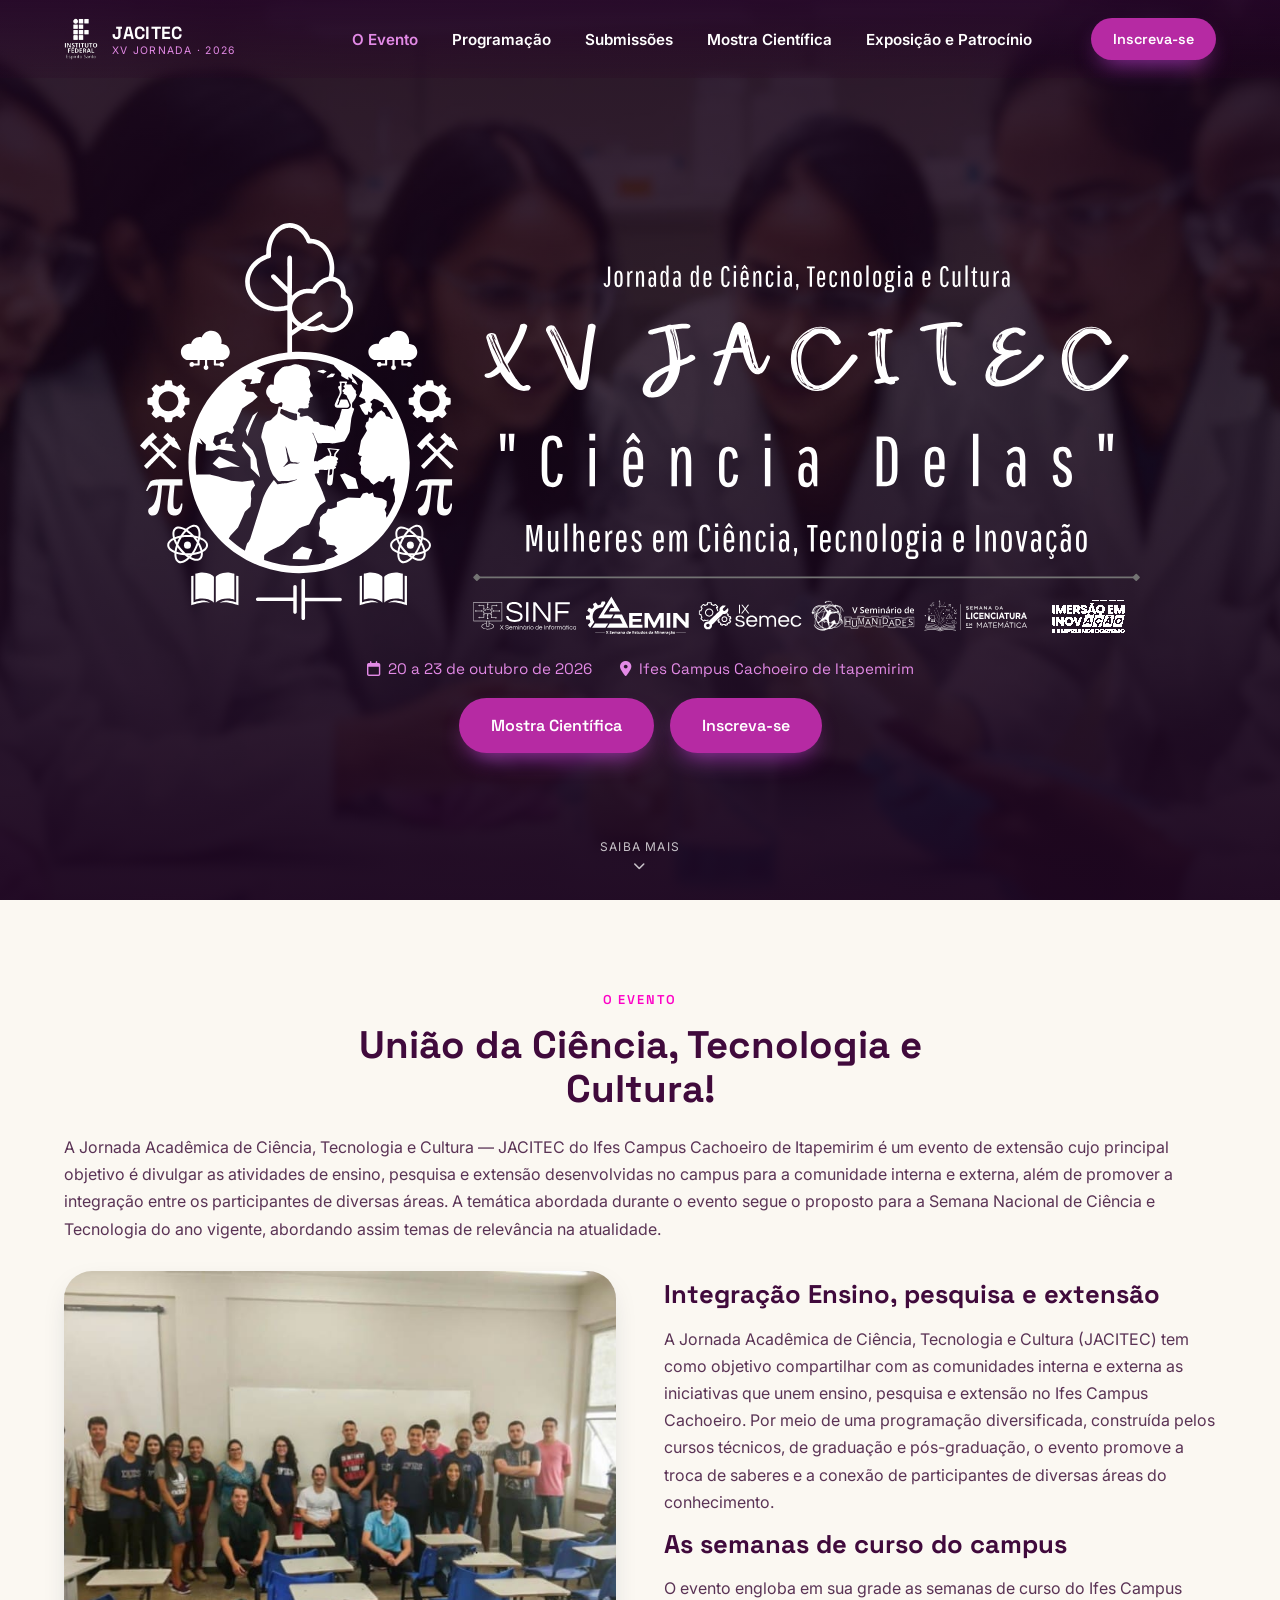
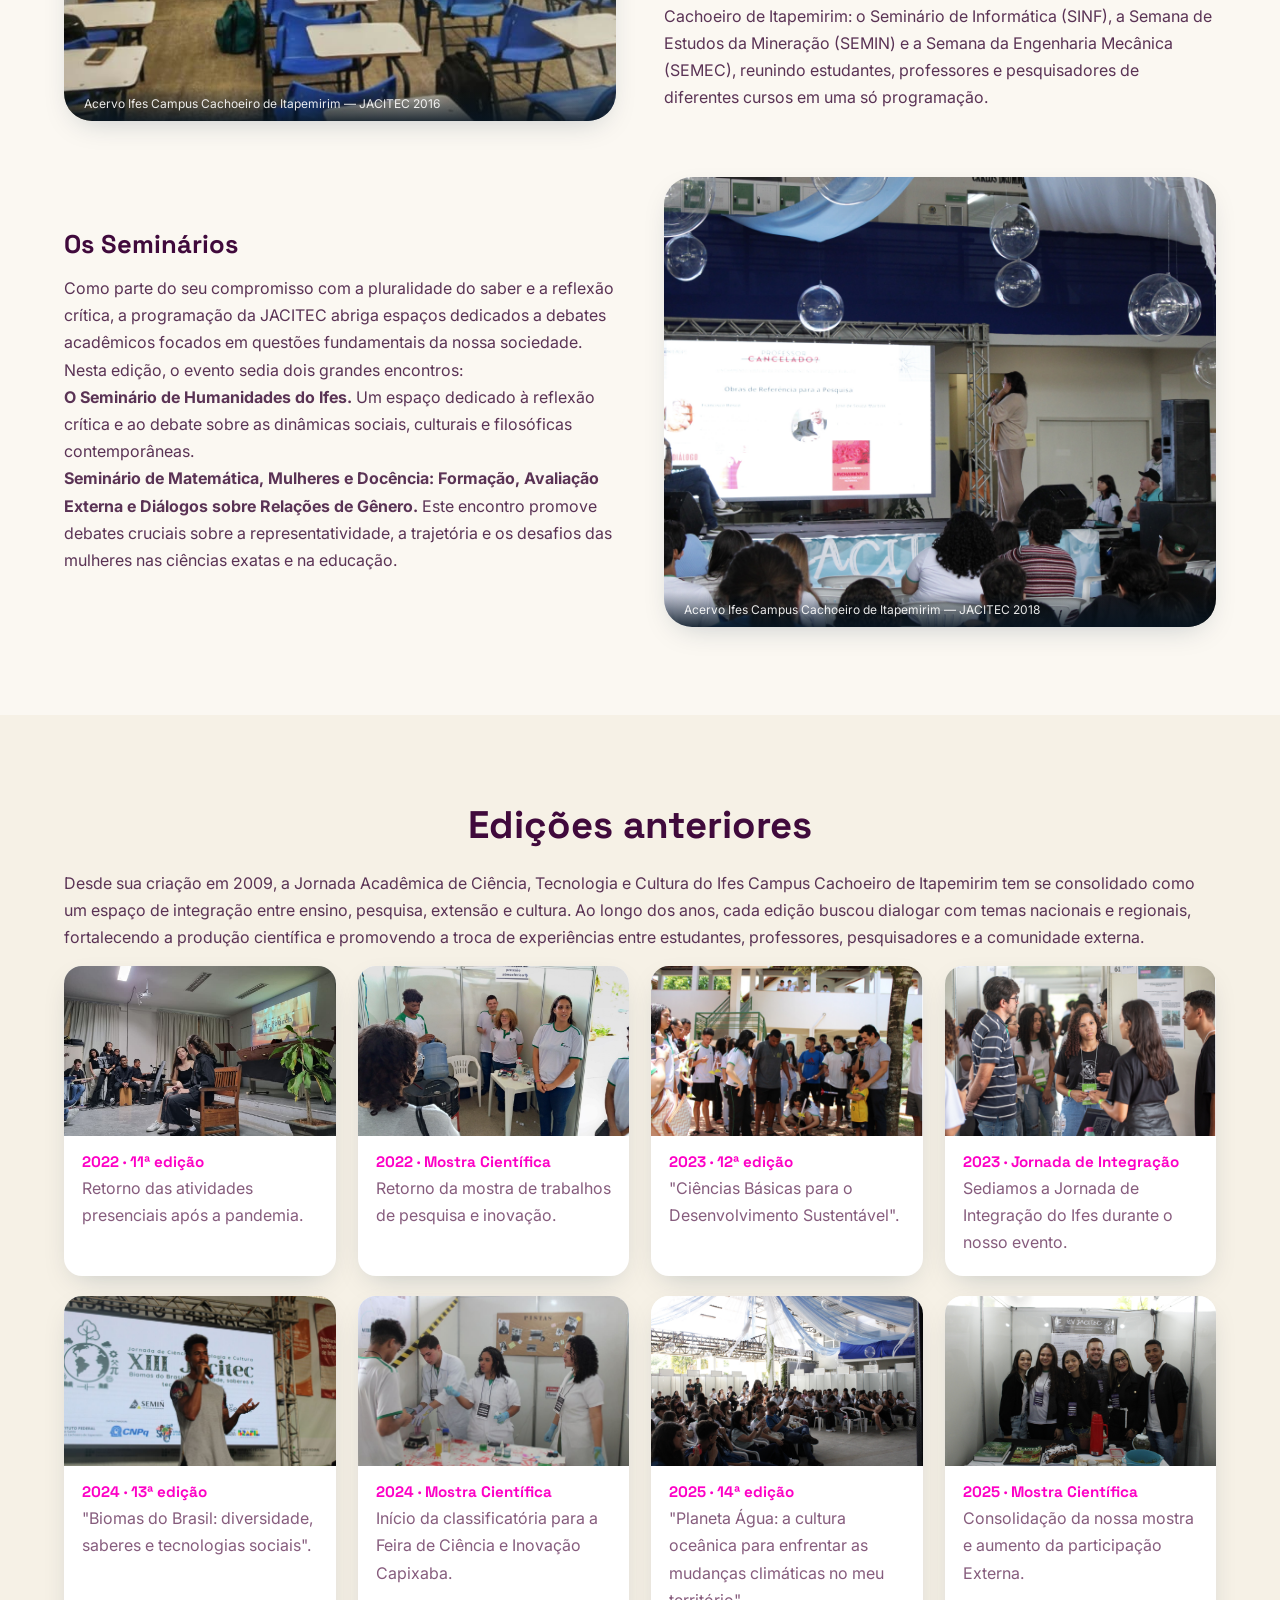
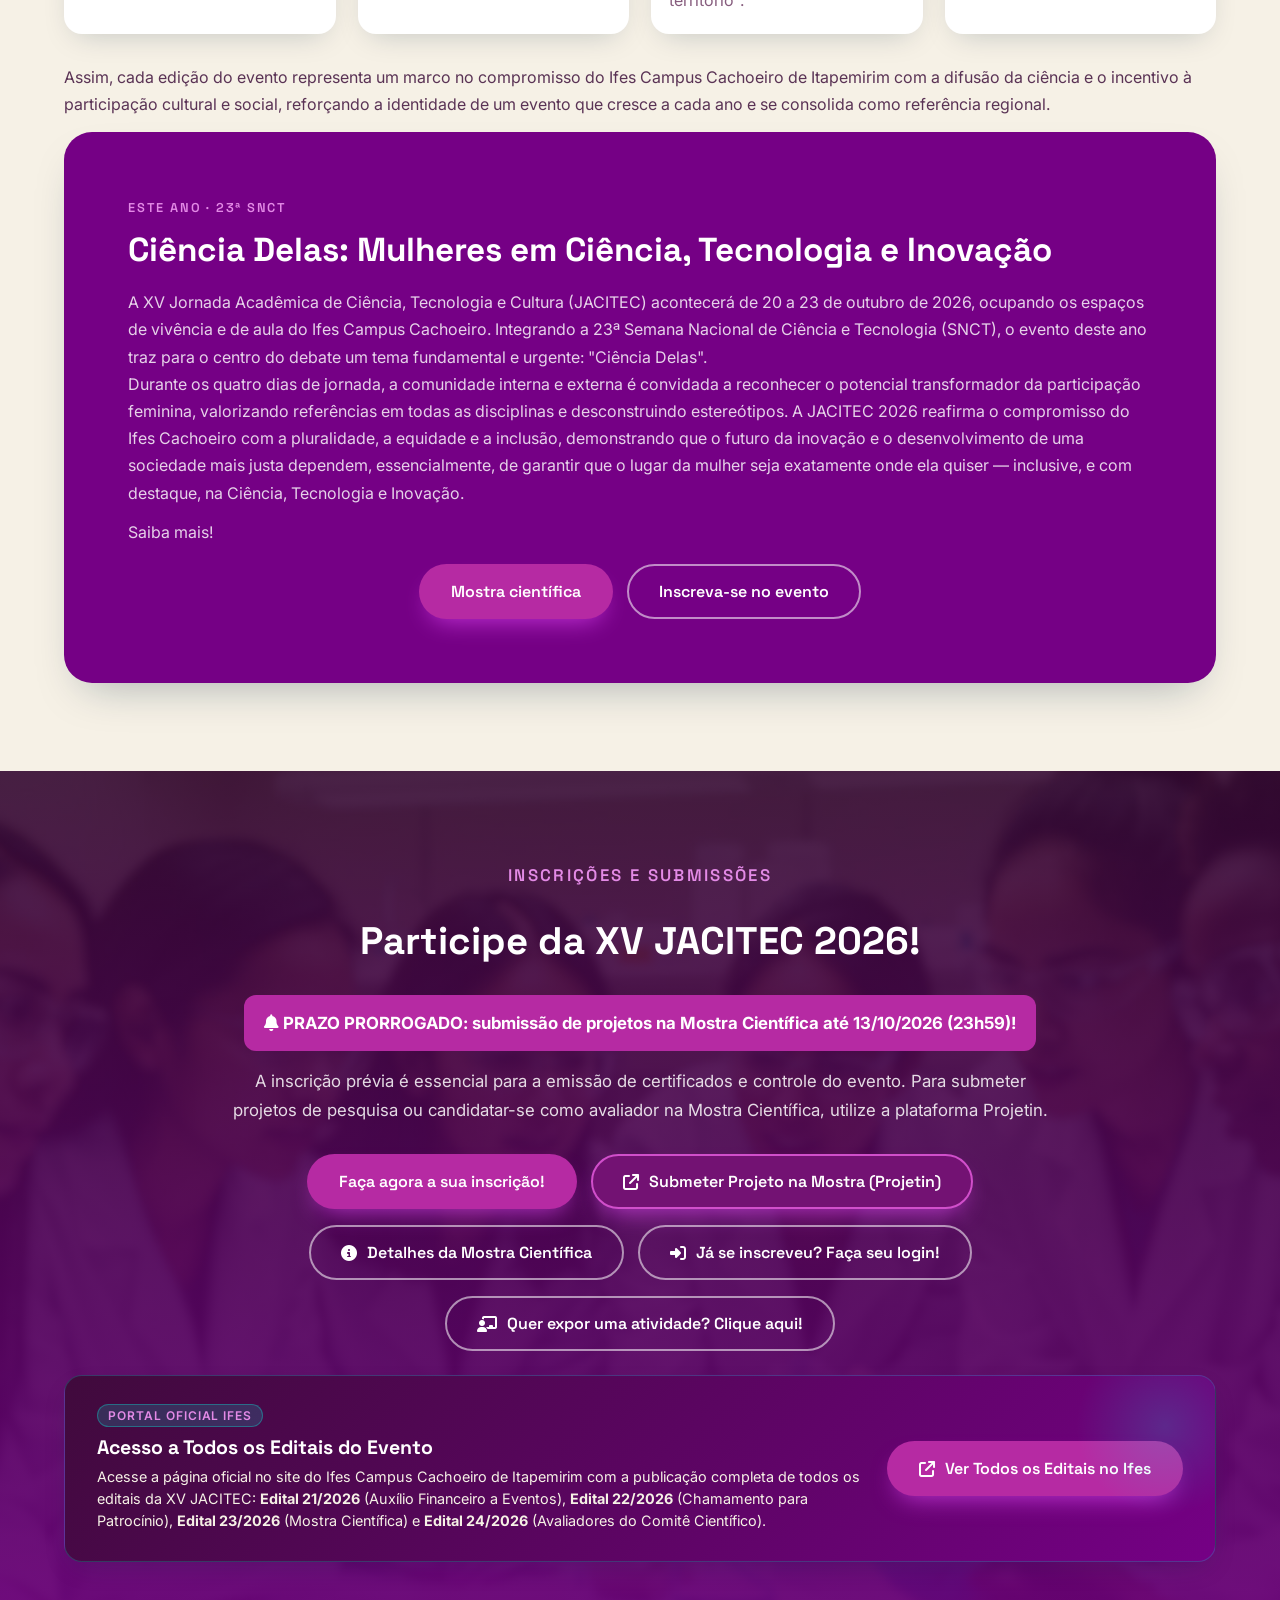
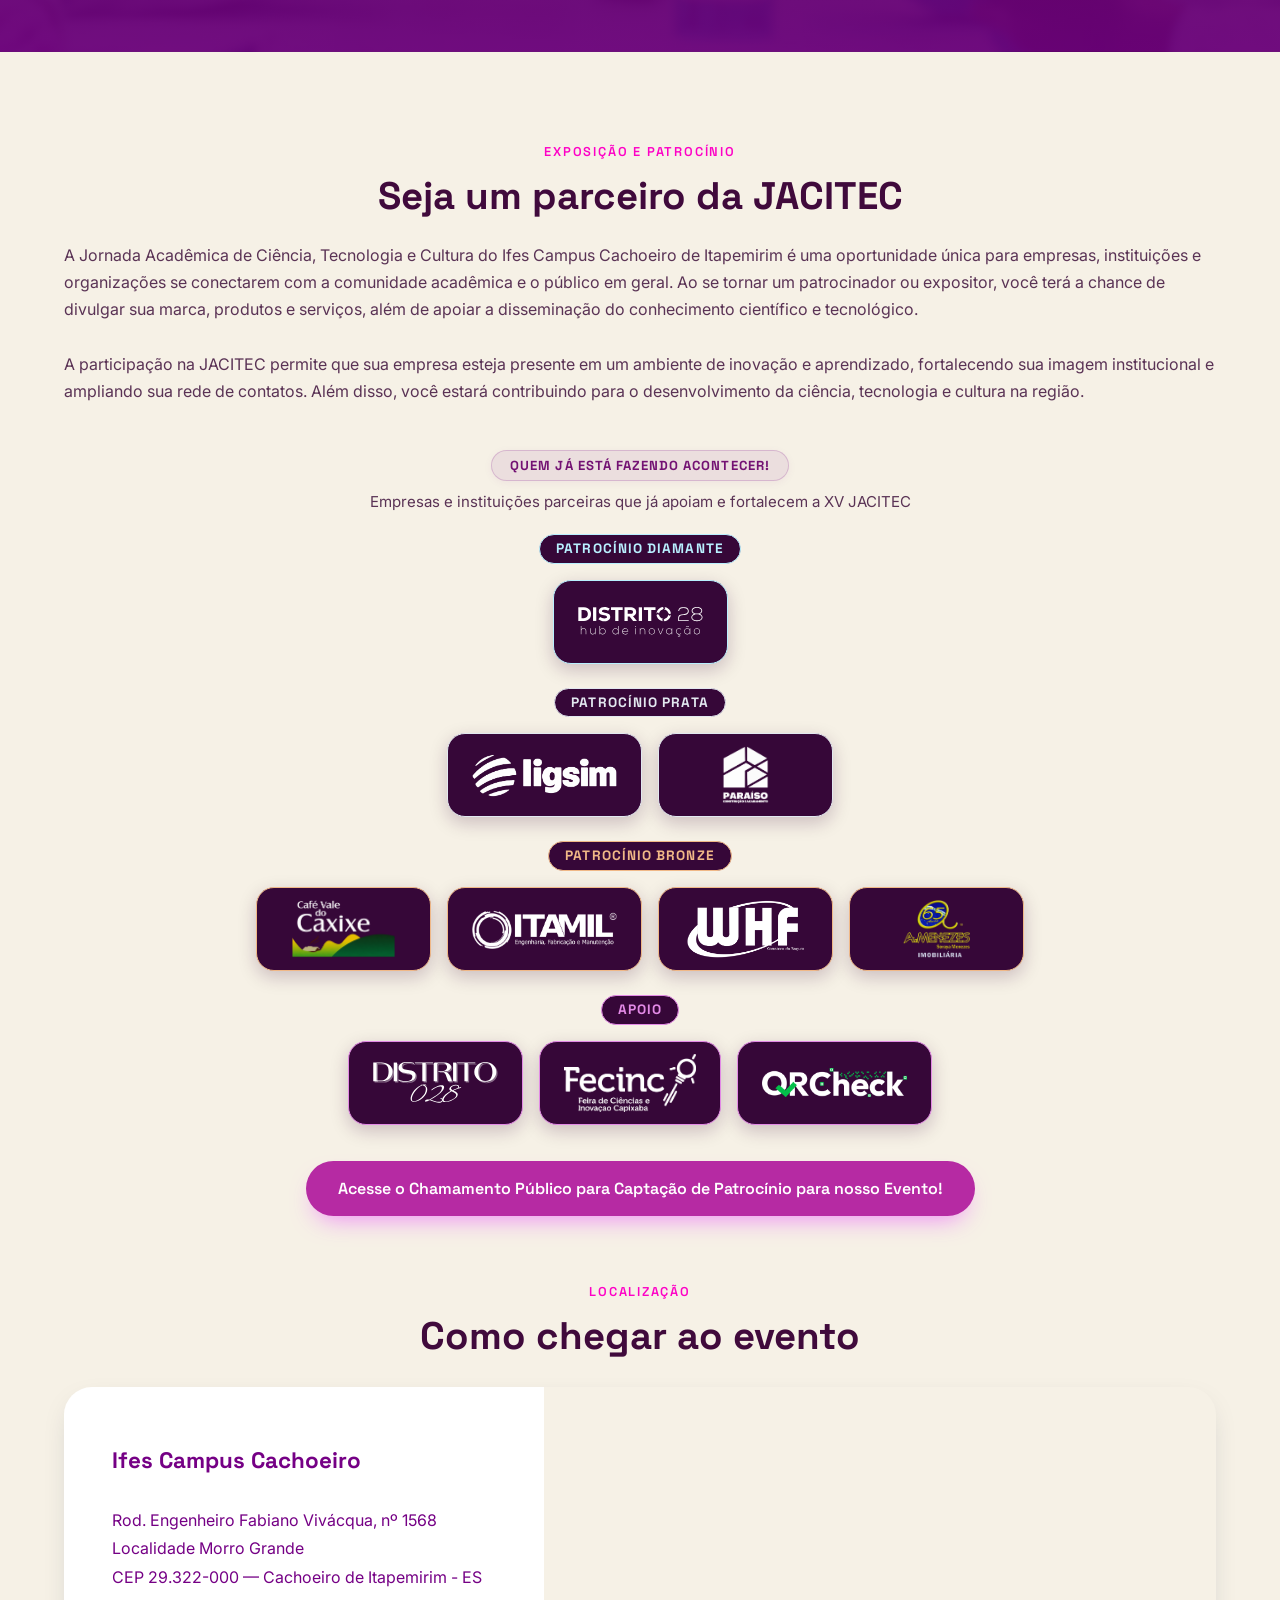
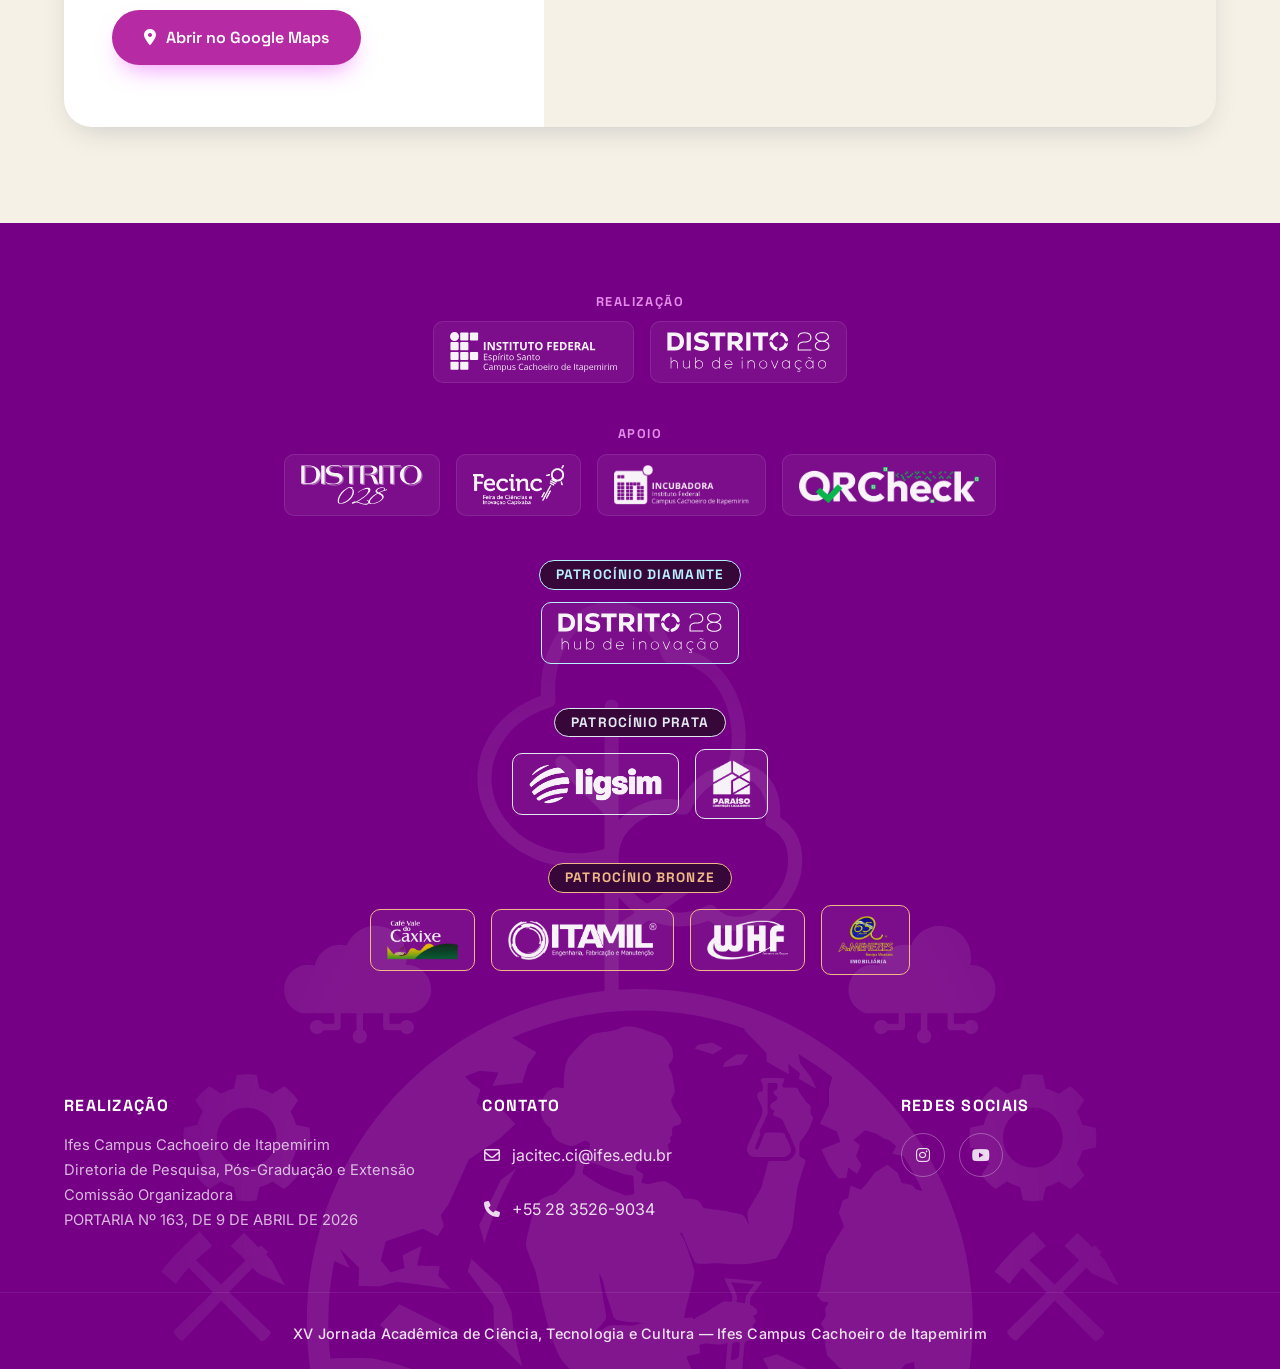
==== commit 5c134d5c: "feat: adicionar logo branca do workshop ao cabeçalho" ====
--- a/index.html
+++ b/index.html
@@ -84,13 +84,13 @@
         <img src="img/logos-jacitec/imagem6.jpg" alt="">
       </div>
       <div class="container hero-content">
-        <img class="hero-logo hero-logo-desktop" src="img/logo-marca9.svg" alt="XV JACITEC 2026 — Ciência Delas"
+        <img class="hero-logo hero-logo-desktop" src="img/logo-marca9.svg" alt="XV JACITEC 2026 — Ciência Delas · Semanas de curso e Workshop Imersão em Inovação e Empreendedorismo"
           width="1296" height="520">
         <div class="hero-brand-lockup">
           <img class="hero-brand-symbol" src="img/desenho-jacitec-branco.svg" alt="Símbolo XV JACITEC" width="1098"
             height="1370">
           <img class="hero-brand-text" src="img/texto-jacitec-branco.svg"
-            alt="XV JACITEC 2026 — Ciência Delas · Mulheres em Ciência, Tecnologia e Inovação" width="2300"
+            alt="XV JACITEC 2026 — Ciência Delas · Mulheres em Ciência, Tecnologia e Inovação · Semanas de curso e Workshop Imersão em Inovação e Empreendedorismo" width="2300"
             height="1290">
         </div>
         <ul class="hero-meta">
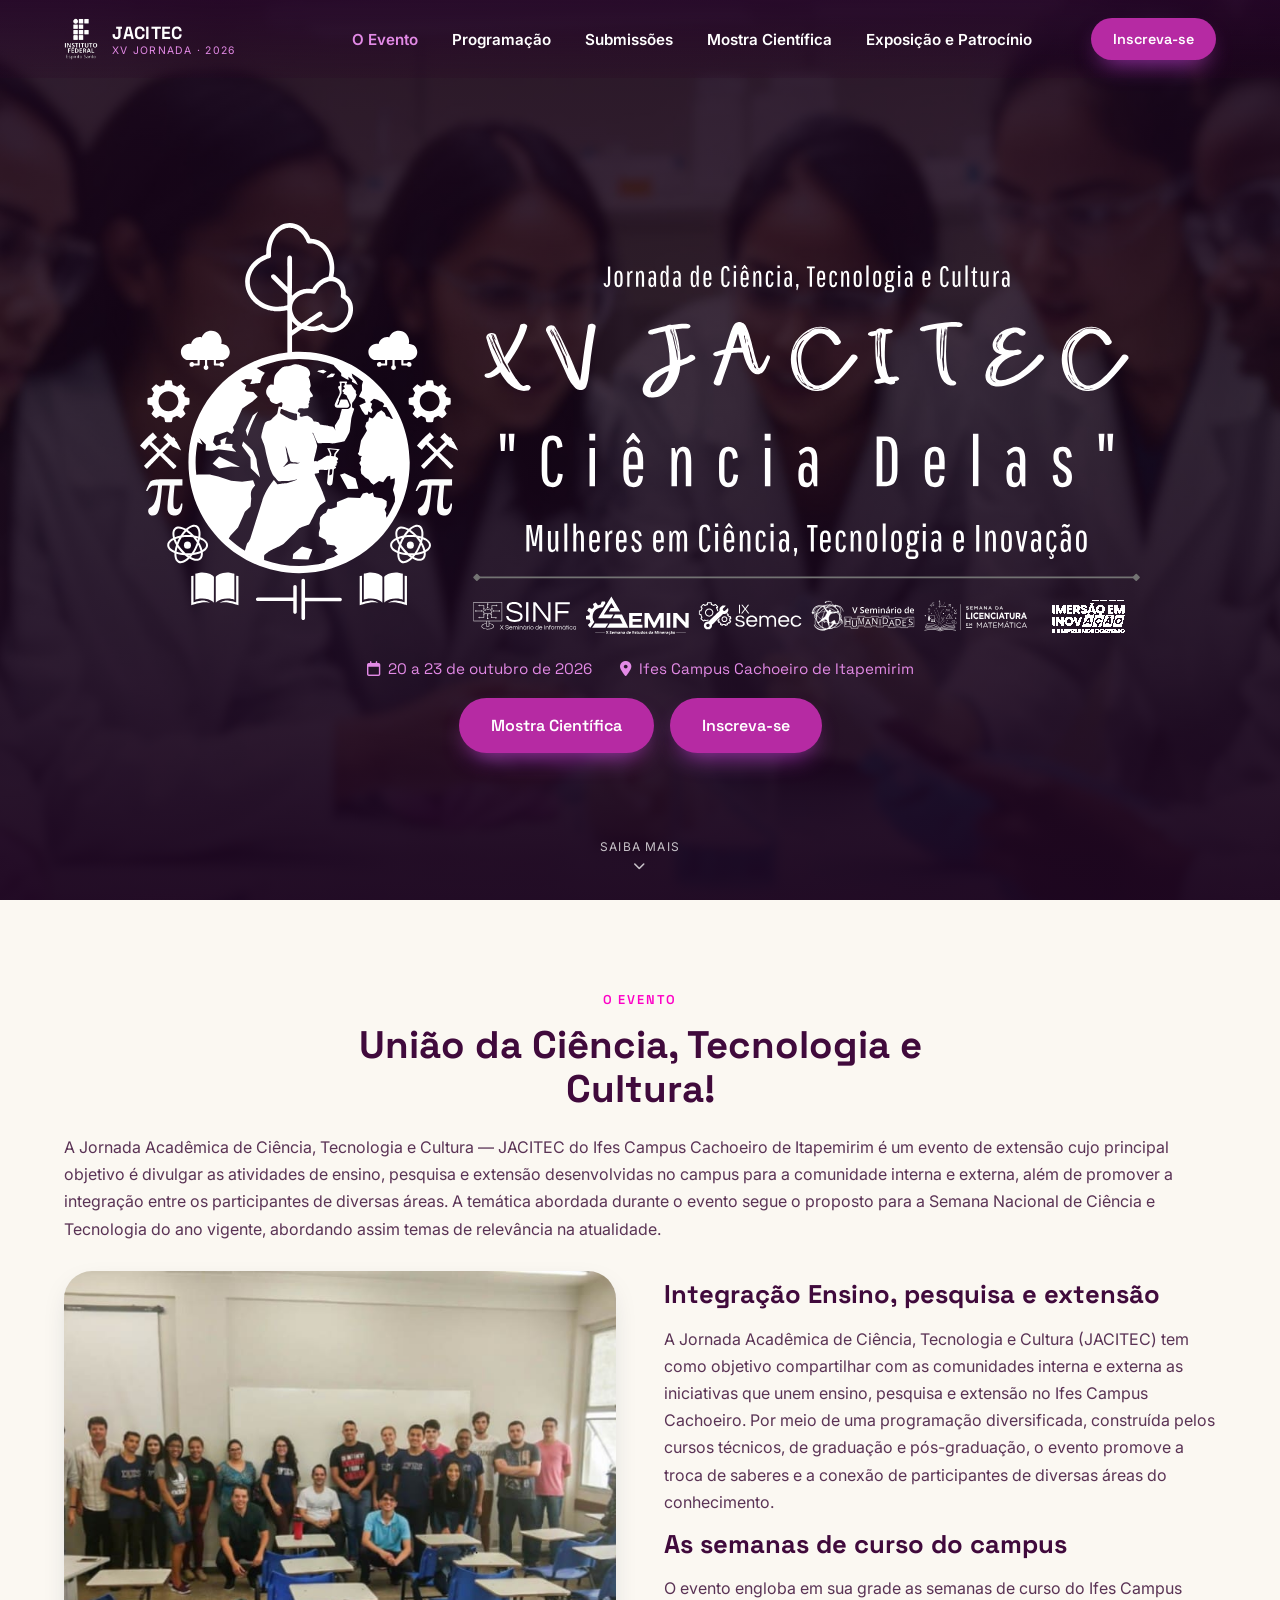
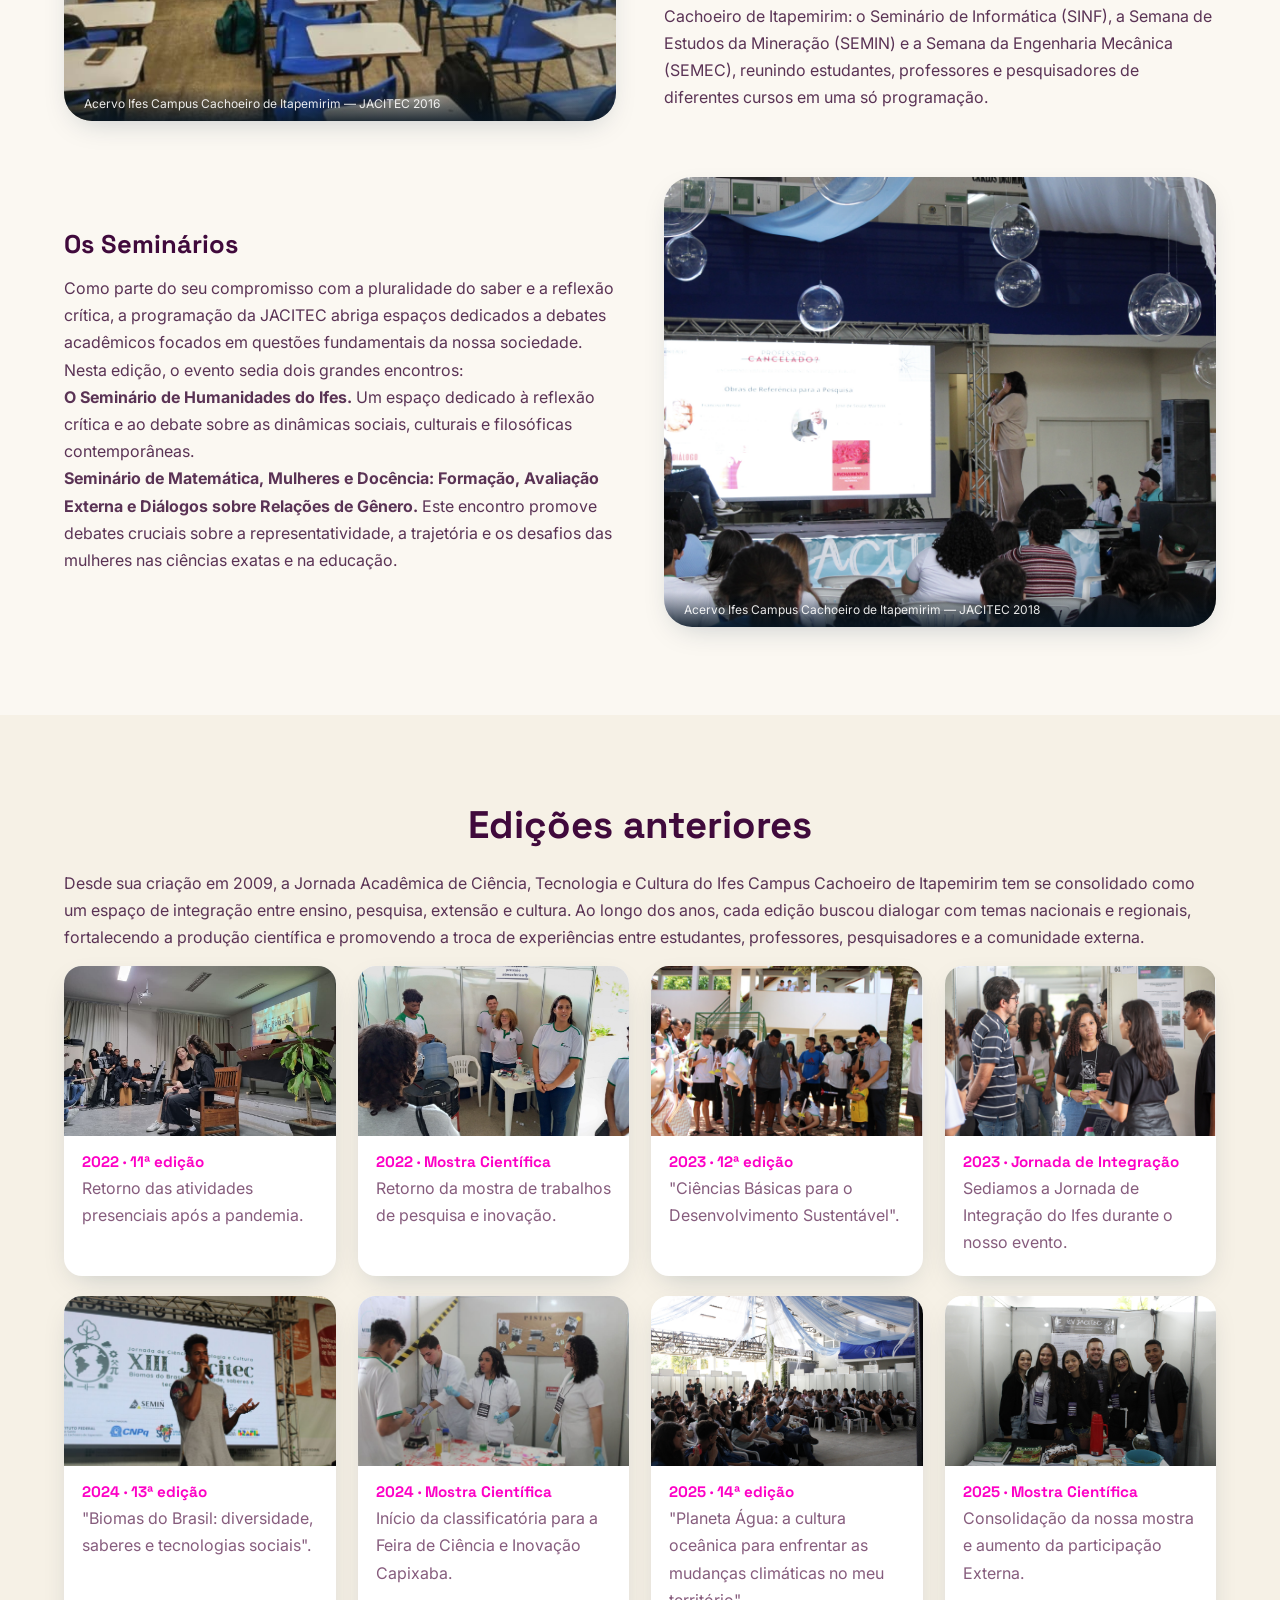
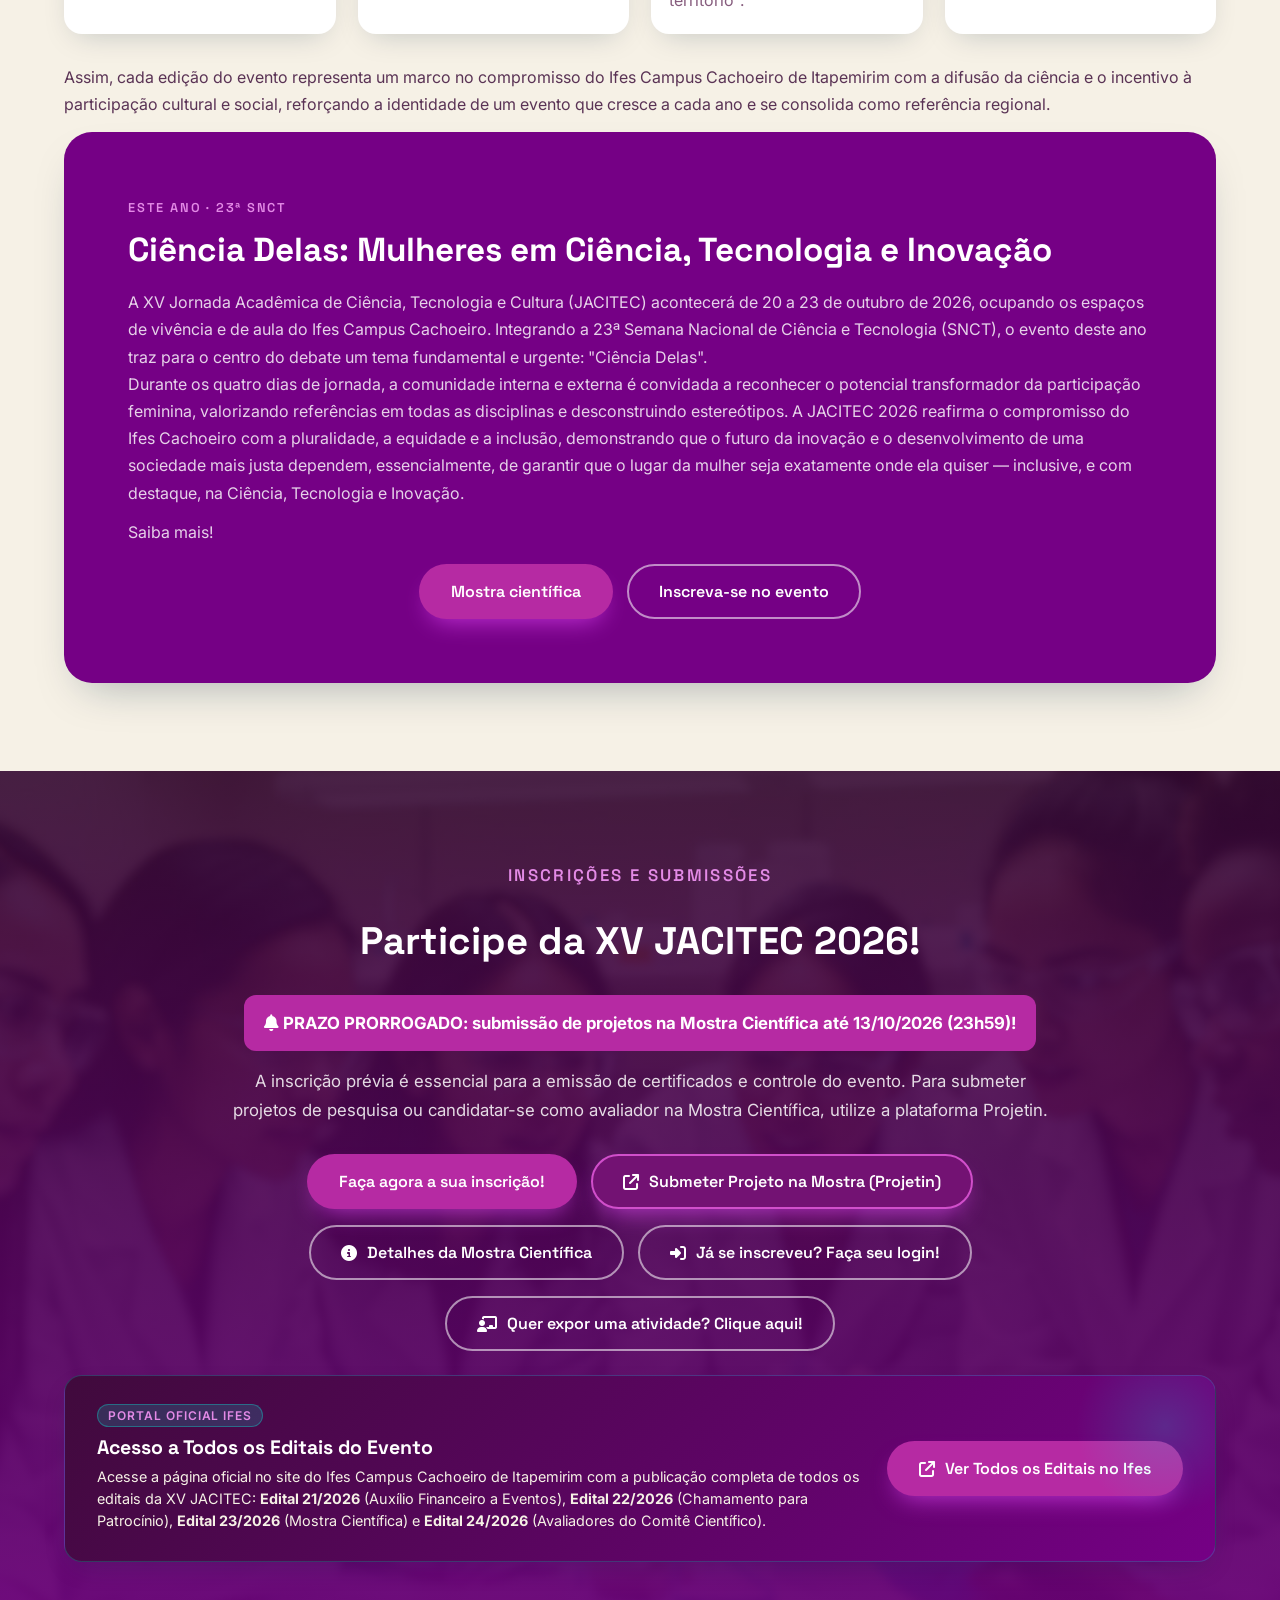
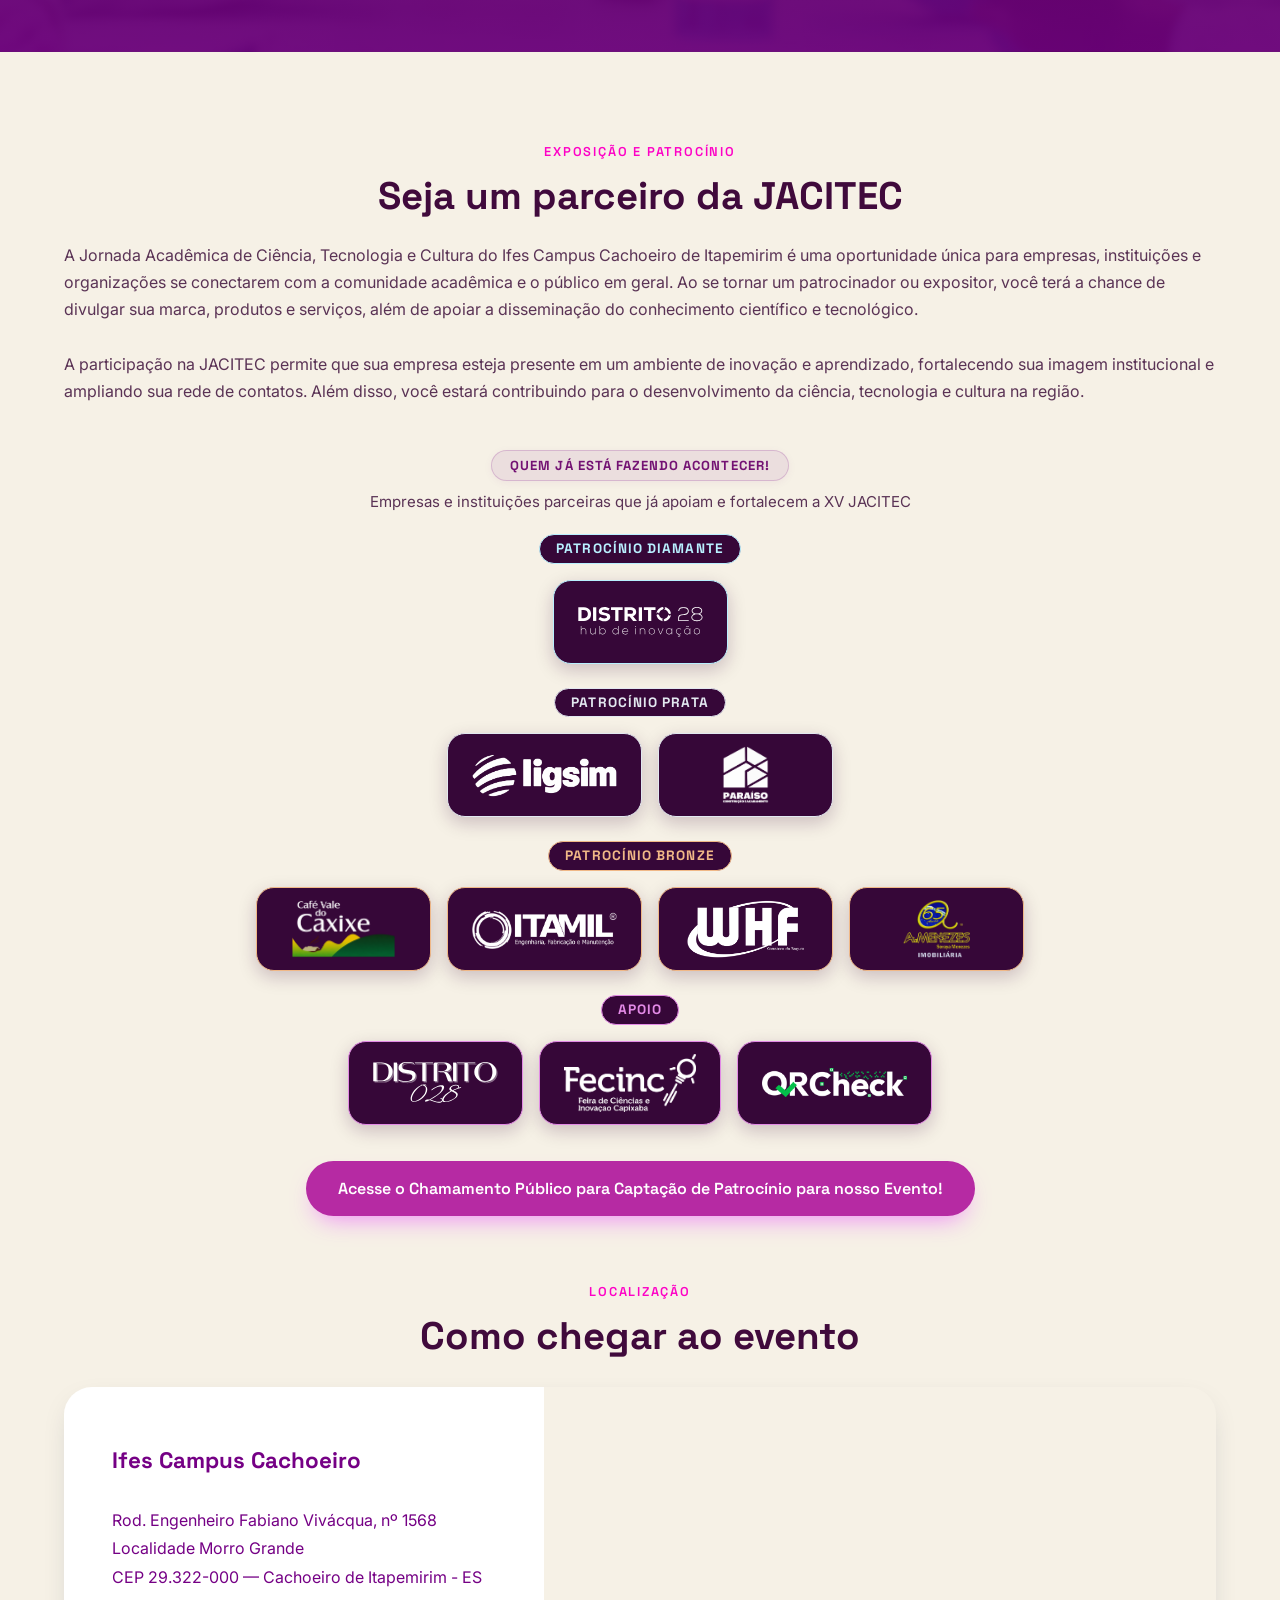
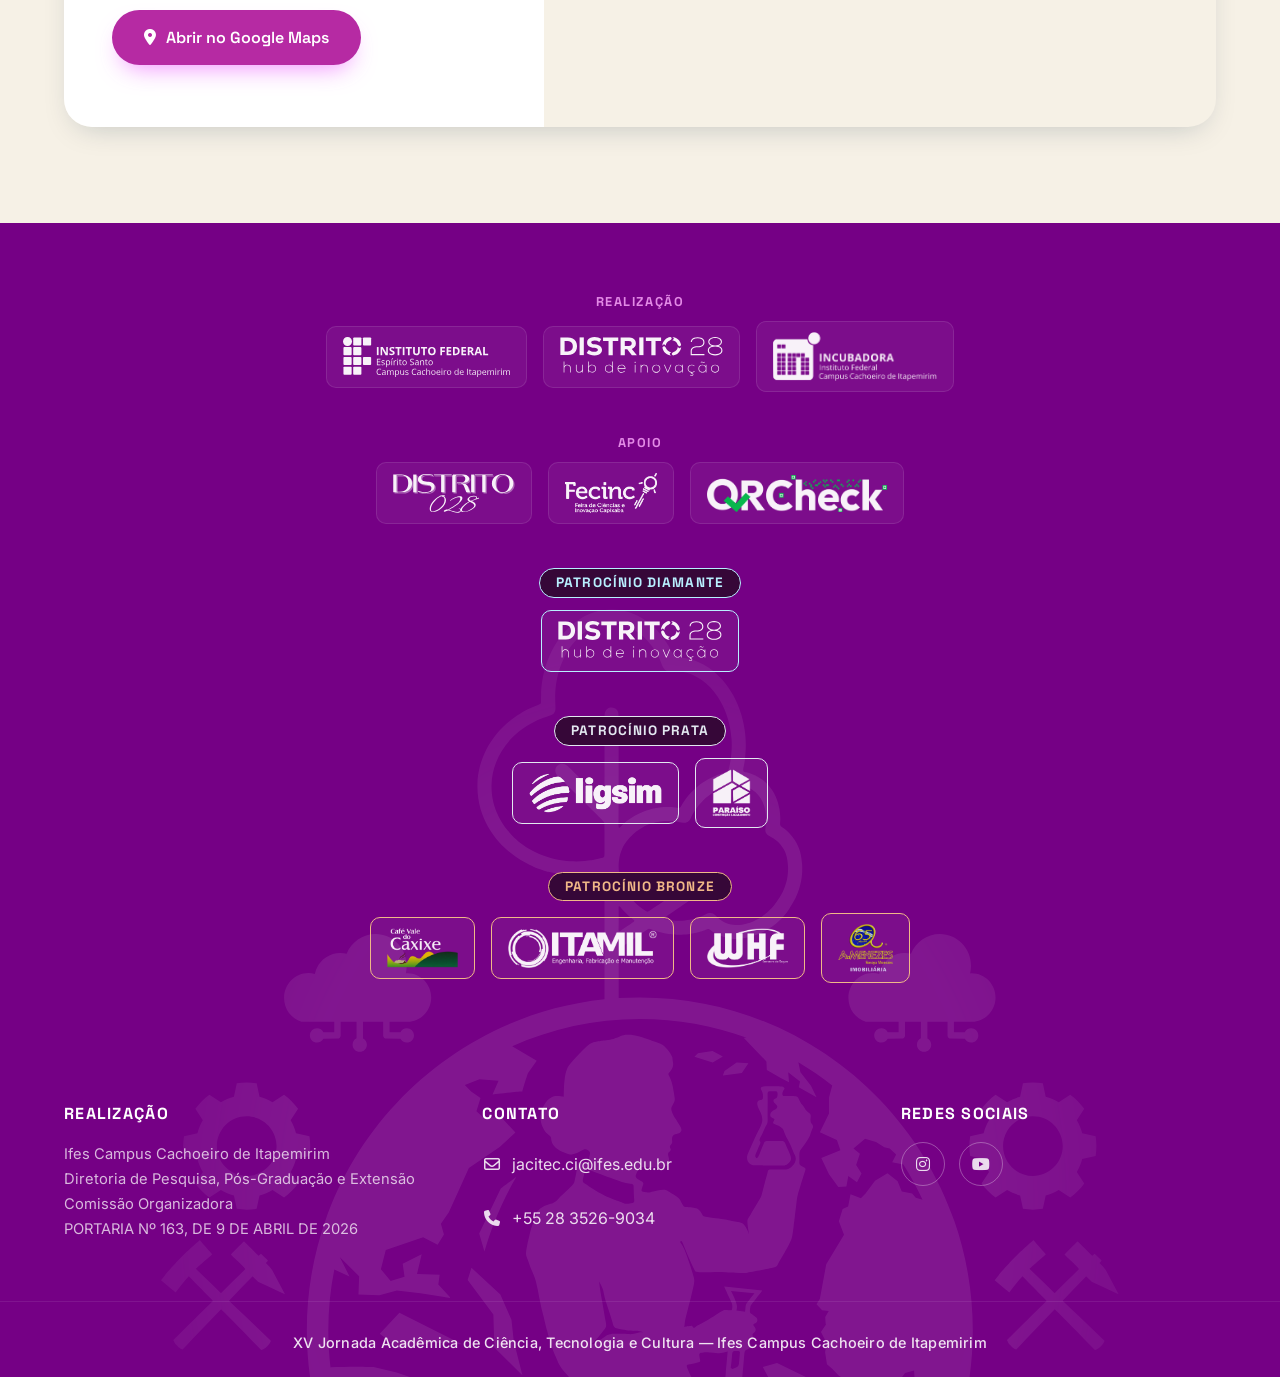
==== commit c66283eb: "fix: mover Incubadora para realização e ajustar tamanho da logo" ====
--- a/index.html
+++ b/index.html
@@ -486,6 +486,11 @@
             <a href="https://distrito28.com.br/" target="_blank" rel="noopener" class="partner-item" title="Hub 28">
               <img src="img/footer/realizacao/hub28.svg" alt="Hub 28" loading="lazy">
             </a>
+            <a href="https://www.instagram.com/incubadora.cachoeiro/" target="_blank" rel="noopener" class="partner-item partner-item-incubadora"
+              title="Incubadora IFES Campus Cachoeiro de Itapemirim">
+              <img src="img/apoio/incubadora_cachoeiro.png" alt="Incubadora IFES Campus Cachoeiro de Itapemirim"
+                loading="lazy">
+            </a>
           </div>
         </div>
 
@@ -499,11 +504,6 @@
             <a href="https://fecinc.org/" target="_blank" rel="noopener" class="partner-item"
               title="FECINC - Feira de Ciências e Inovação Capixaba">
               <img src="img/footer/apoio/fecinc.png" alt="FECINC" loading="lazy">
-            </a>
-            <a href="https://www.instagram.com/incubadora.cachoeiro/" target="_blank" rel="noopener" class="partner-item"
-              title="Incubadora IFES Campus Cachoeiro de Itapemirim">
-              <img src="img/apoio/incubadora_cachoeiro.png" alt="Incubadora IFES Campus Cachoeiro de Itapemirim"
-                loading="lazy">
             </a>
             <a href="https://qrcheck.io/" target="_blank" rel="noopener" class="partner-item" title="QRCheck">
               <img src="img/footer/credenciamento/qrcheck.png" alt="QRCheck" loading="lazy">
--- a/css/style.css
+++ b/css/style.css
@@ -1894,13 +1894,20 @@
 }
 
 .partner-item img {
-  height: clamp(30px, 3.2vw, 40px);
+  --partner-logo-height: clamp(30px, 3.2vw, 40px);
+  height: var(--partner-logo-height);
   width: auto;
   max-width: clamp(140px, 15vw, 180px);
   object-fit: contain;
   display: block;
   opacity: 0.95;
   transition: opacity 0.2s ease;
+}
+
+/* Mesma largura visual do Hub 28, preservando a proporção da Incubadora. */
+.partner-item.partner-item-incubadora img {
+  width: calc(var(--partner-logo-height) * 585 / 143);
+  height: auto;
 }
 
 .partner-item-square img {
@@ -3340,7 +3347,8 @@
   }
 
   .partner-item img {
-    height: 28px;
+    --partner-logo-height: 28px;
+    height: var(--partner-logo-height);
     max-width: 130px;
   }
 
@@ -3374,7 +3382,8 @@
   }
 
   .partner-item img {
-    height: 24px;
+    --partner-logo-height: 24px;
+    height: var(--partner-logo-height);
     max-width: 100%;
     object-fit: contain;
   }
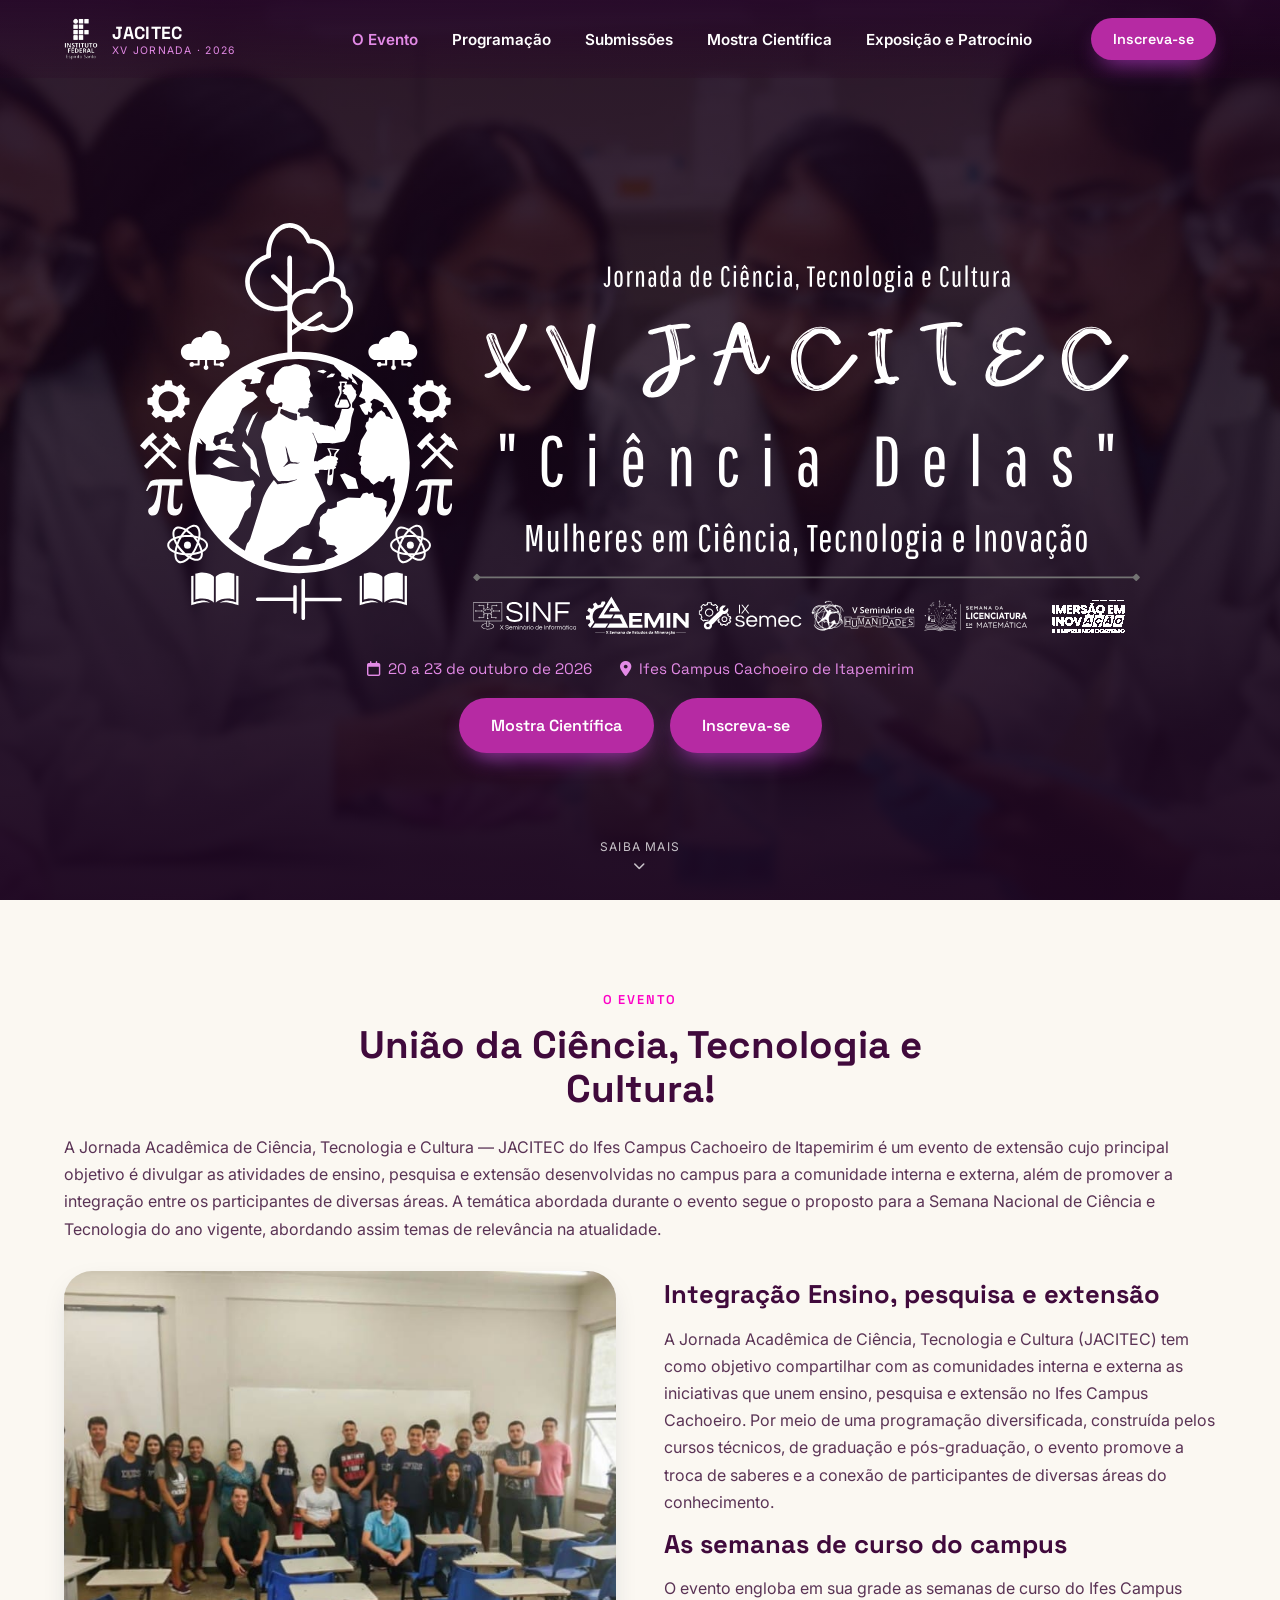
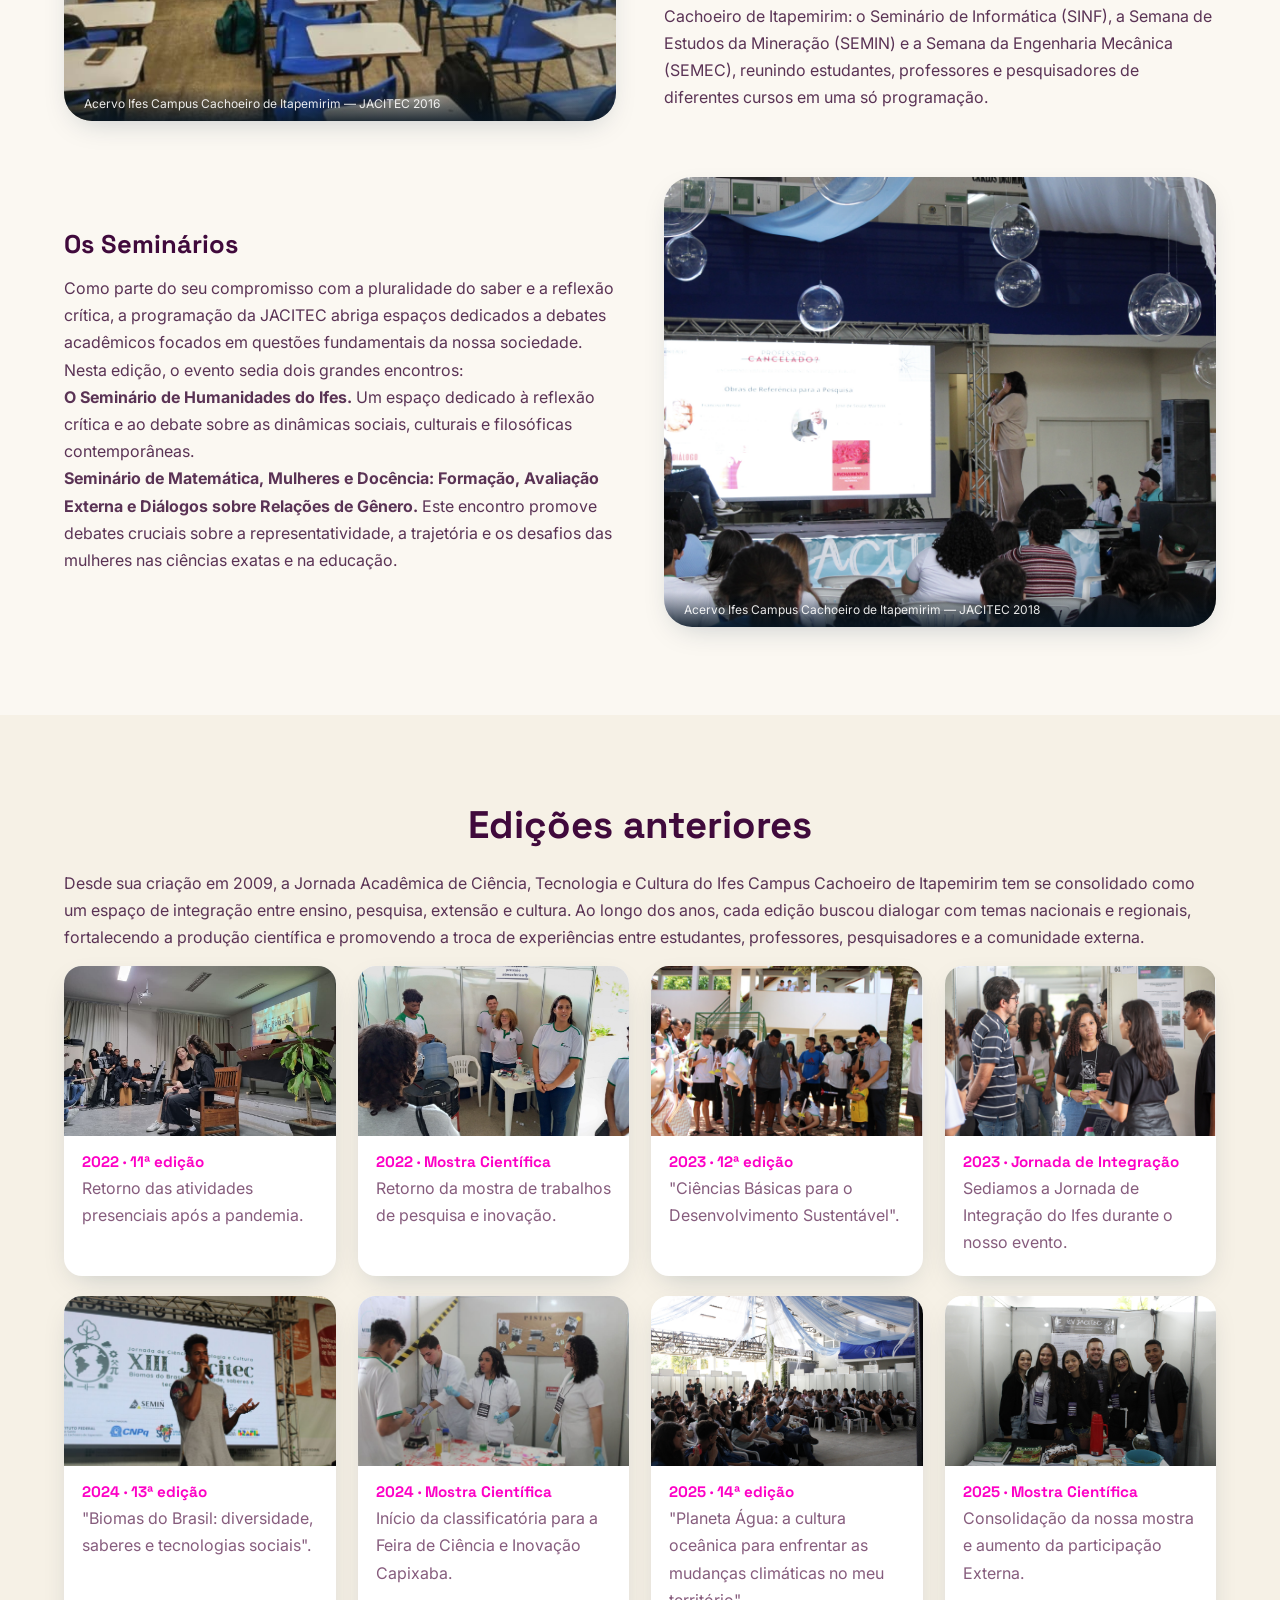
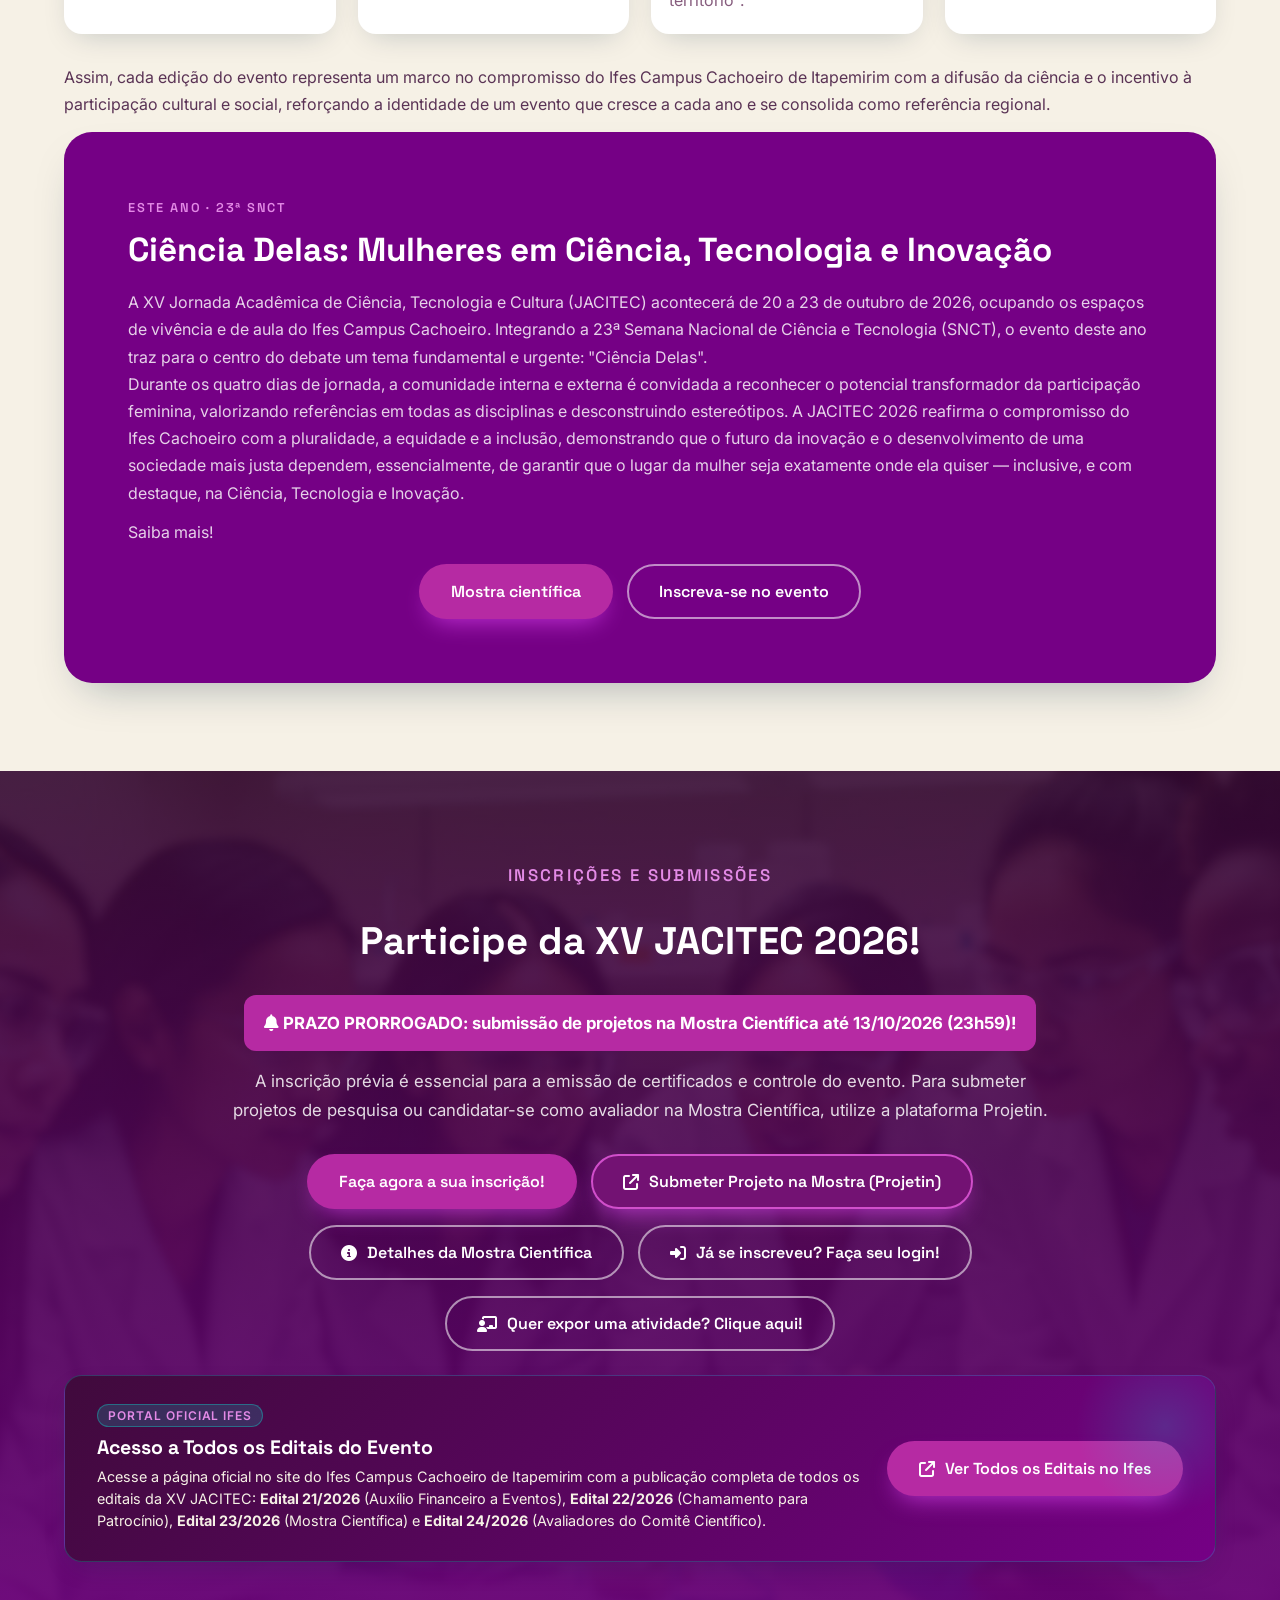
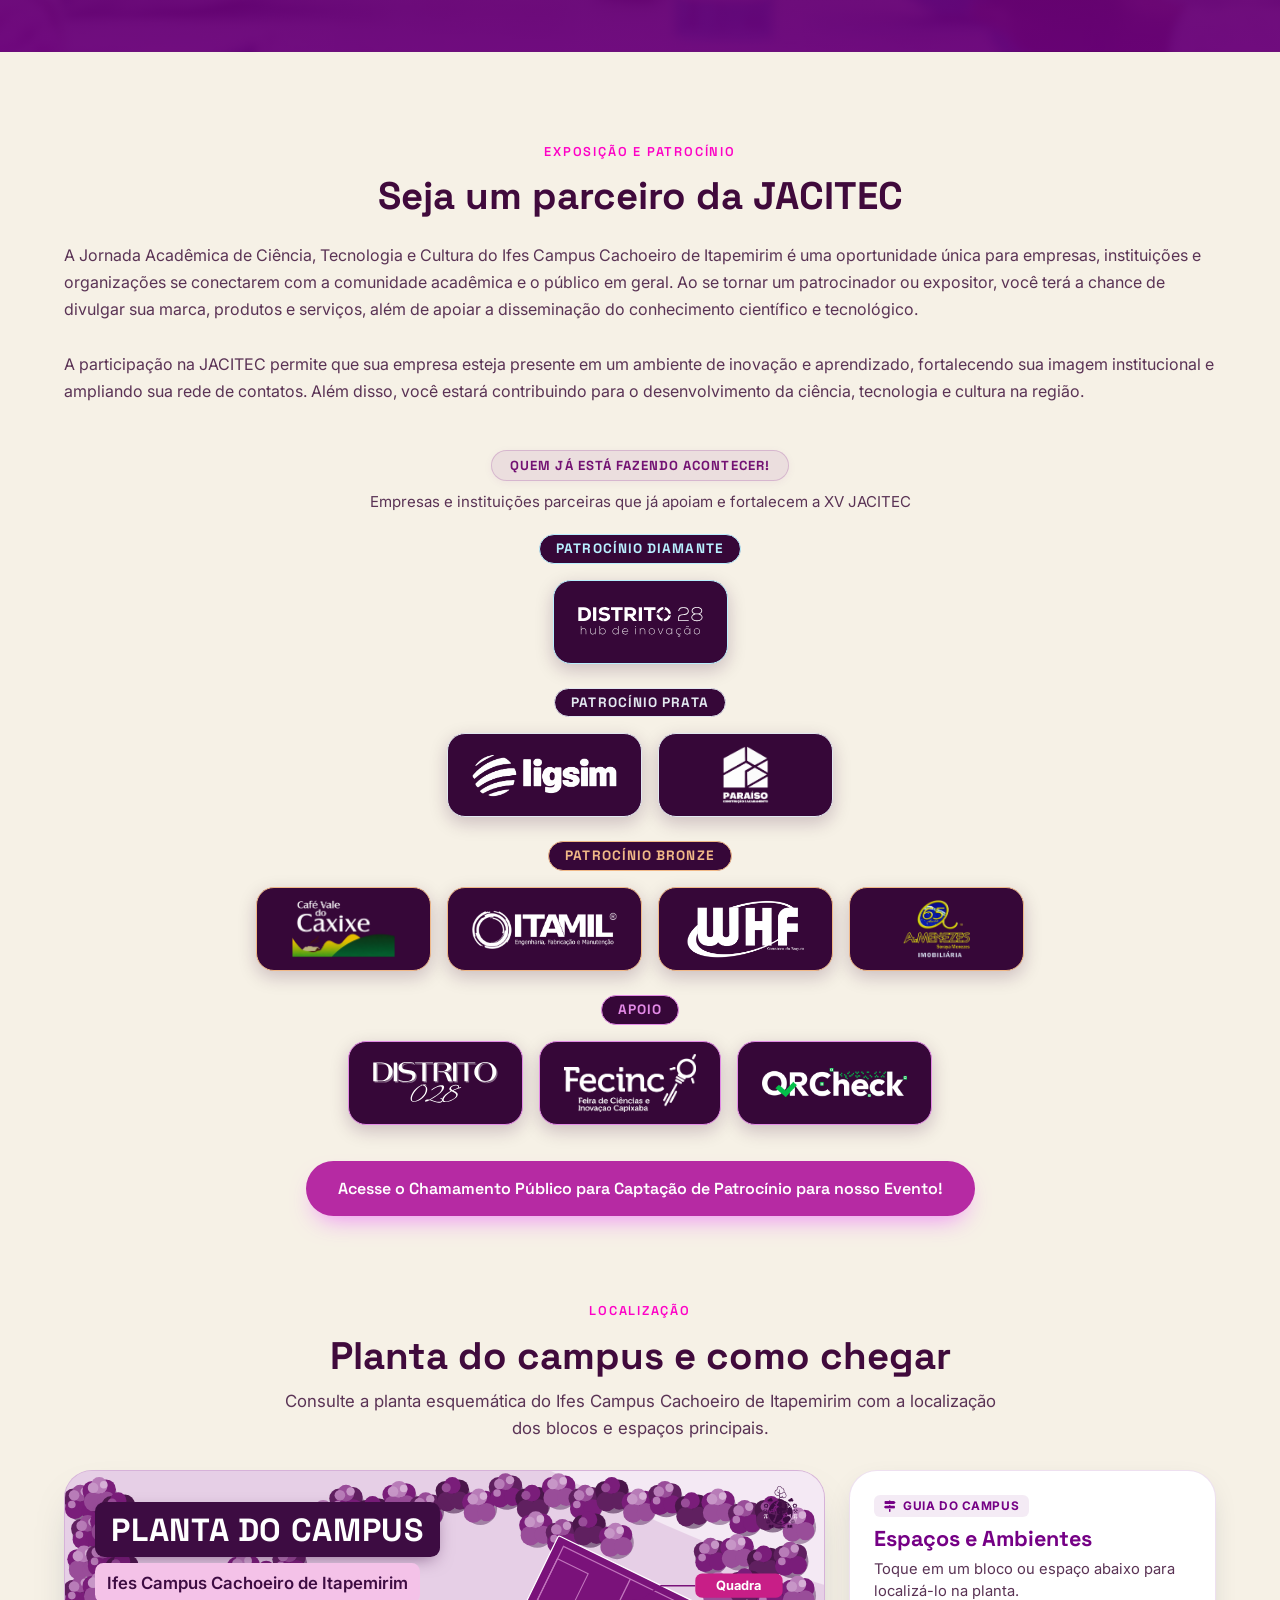
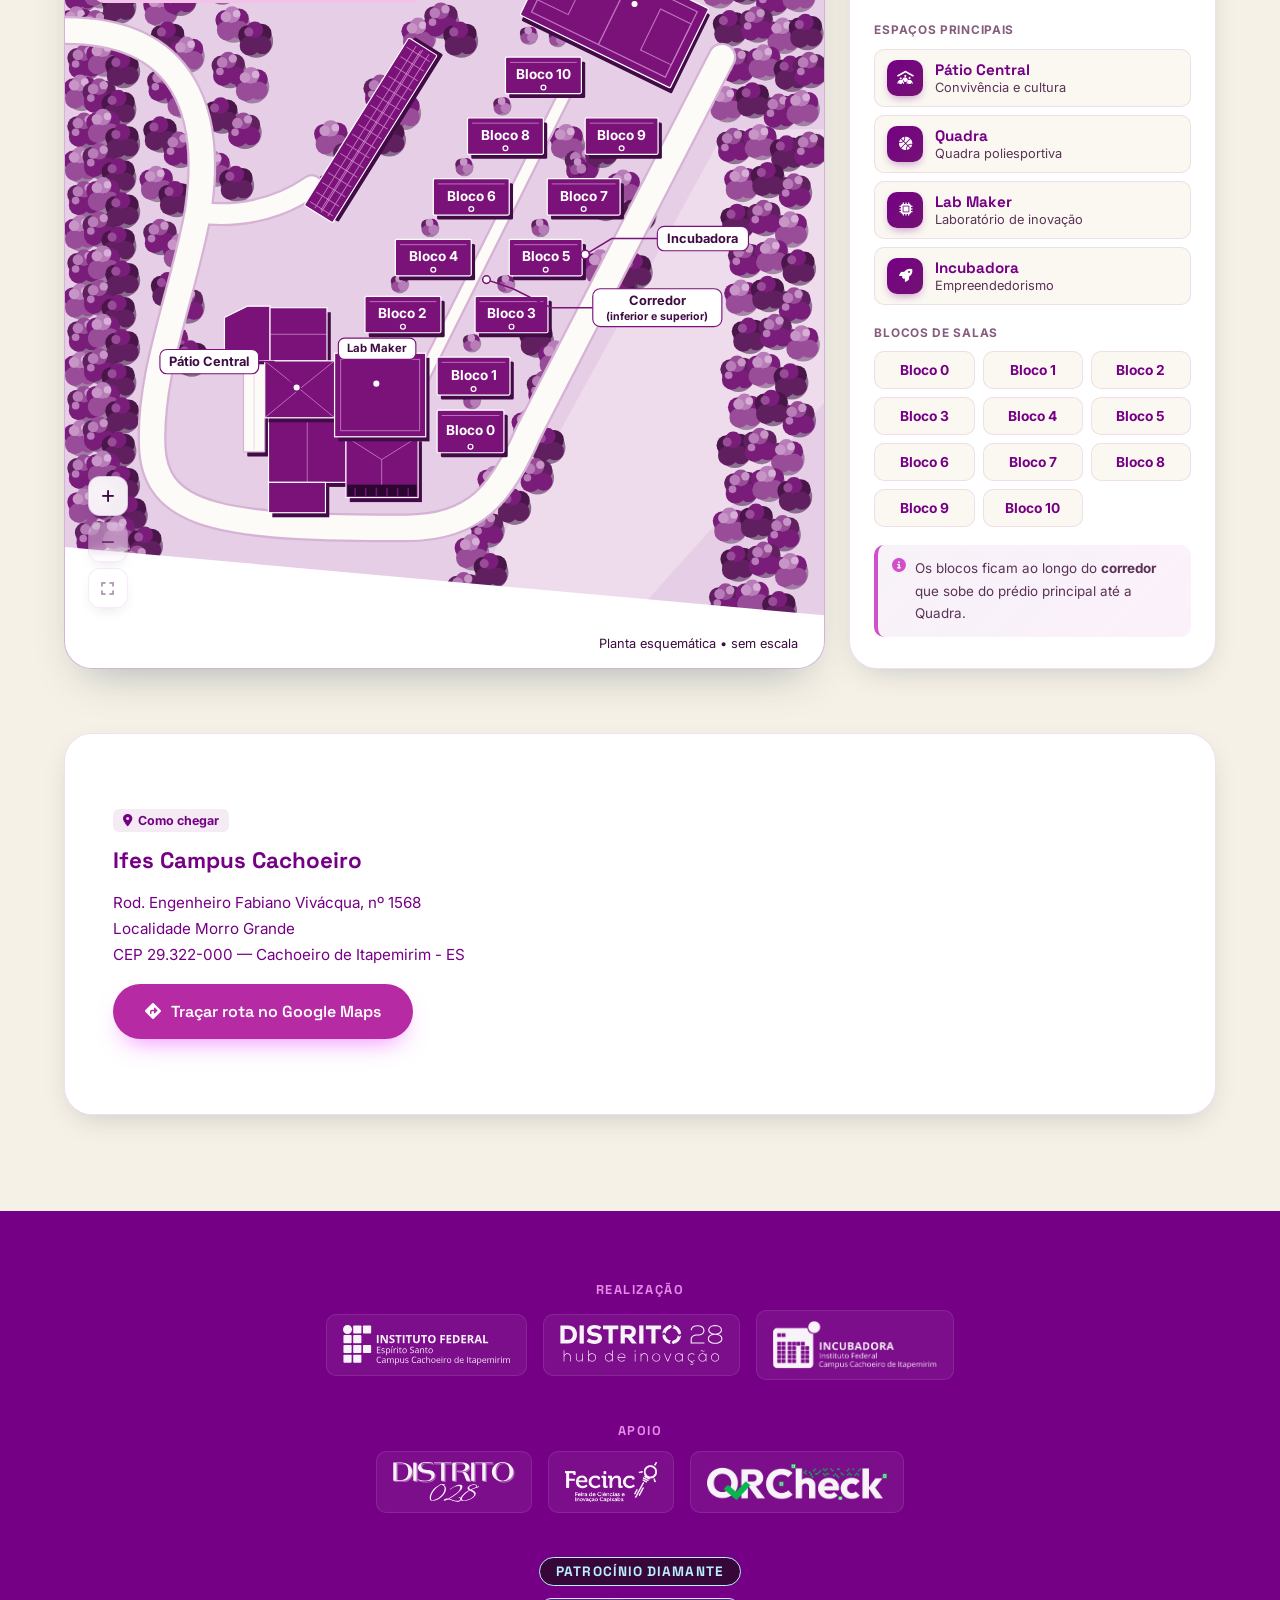
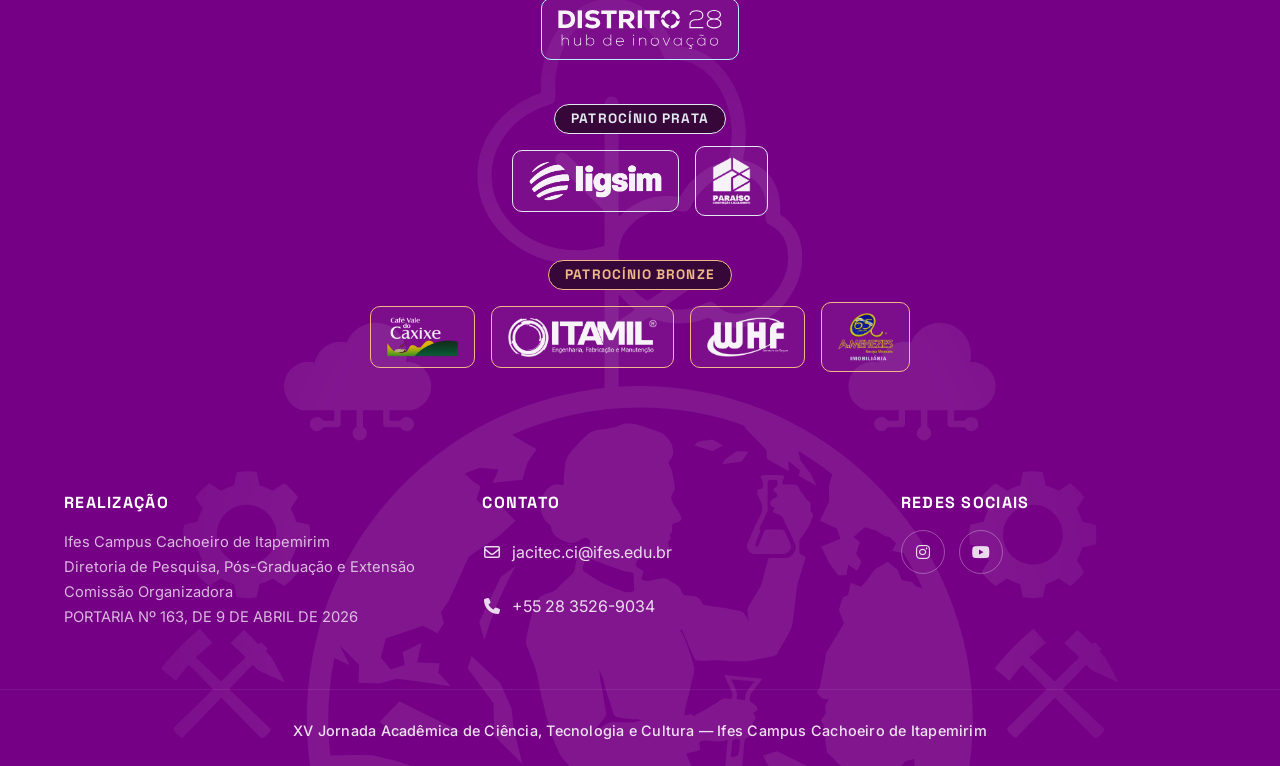
==== commit 03abb76d: "feat: adicionar planta interativa do campus e guia de espacos" ====
--- a/index.html
+++ b/index.html
@@ -39,6 +39,7 @@
     rel="stylesheet">
   <link rel="stylesheet" href="https://cdnjs.cloudflare.com/ajax/libs/font-awesome/6.5.1/css/all.min.css">
   <link rel="stylesheet" href="css/style.css?v=2.1">
+  <link rel="stylesheet" href="css/campus-map.css?v=1.0">
 </head>
 
 <body>
@@ -441,26 +442,374 @@
       </div>
     </section>
 
-    <!-- Localização e Como Chegar -->
+                    <!-- Localização: Planta interativa do campus + Como chegar -->
     <section id="local" class="venue-section">
       <div class="container">
         <div class="section-head">
           <p class="eyebrow">Localização</p>
-          <h2>Como chegar ao evento</h2>
-        </div>
-        <div class="venue-grid">
+          <h2>Planta do campus e como chegar</h2>
+          <p class="venue-subtitle">
+            Consulte a planta esquemática do Ifes Campus Cachoeiro de Itapemirim com a localização dos blocos e espaços principais.
+          </p>
+        </div>
+
+        <div class="campus-map" id="campus-map">
+          <div class="campus-map__stage" id="campus-map-stage" tabindex="0"
+            aria-label="Planta interativa do campus. Use + e − para zoom e as setas para mover.">
+            <p class="campus-map__title" aria-hidden="true">
+              <span class="campus-map__title-main">PLANTA DO CAMPUS</span>
+              <span class="campus-map__title-sub">Ifes Campus Cachoeiro de Itapemirim</span>
+            </p>
+            <div class="campus-map__brand">
+              <img src="img/logo-jacitec-xv-roxo.svg" alt="XV JACITEC — Ciência Delas">
+            </div>
+
+            <svg class="campus-map__svg" id="campus-svg" viewBox="0 0 1000 1050" preserveAspectRatio="xMidYMid meet"
+              xmlns="http://www.w3.org/2000/svg" role="img" aria-labelledby="campus-svg-title campus-svg-desc">
+              <title id="campus-svg-title">Planta do Campus — Ifes Campus Cachoeiro de Itapemirim</title>
+              <desc id="campus-svg-desc">Planta esquemática com o complexo principal (Pátio Central e Lab Maker), os Blocos 0 a 10
+                ao longo do corredor central, a Incubadora ao lado do Bloco 5 e a Quadra no alto à direita.</desc>
+              <defs>
+                <!-- Filtro de sombra externa suave para árvores -->
+                <filter id="tree-shadow" x="-20%" y="-20%" width="140%" height="140%">
+                  <feDropShadow dx="2" dy="4" stdDeviation="3" flood-color="#3A0842" flood-opacity="0.45" />
+                </filter>
+
+                <g id="cm-tree-1">
+                  <circle cx="2" cy="4" r="22" fill="#3A0842" opacity=".5" />
+                  <circle cx="-9" cy="-4" r="13" fill="#602060" />
+                  <circle cx="9" cy="-6" r="13" fill="#602060" />
+                  <circle cx="-7" cy="10" r="13" fill="#7A1D7A" />
+                  <circle cx="10" cy="9" r="12" fill="#7A1D7A" />
+                  <circle cx="0" cy="-11" r="11" fill="#994D99" />
+                  <circle cx="-8" cy="-8" r="7" fill="#B87CB8" />
+                  <circle cx="6" cy="-13" r="5.5" fill="#C796C7" />
+                  <circle cx="-11" cy="4" r="5" fill="#B87CB8" />
+                </g>
+                <g id="cm-tree-2">
+                  <circle cx="2" cy="4" r="22" fill="#3A0842" opacity=".4" />
+                  <circle cx="-9" cy="-4" r="13" fill="#7A1D7A" />
+                  <circle cx="9" cy="-6" r="13" fill="#7A1D7A" />
+                  <circle cx="-7" cy="10" r="13" fill="#994D99" />
+                  <circle cx="10" cy="9" r="12" fill="#994D99" />
+                  <circle cx="0" cy="-11" r="11" fill="#B87CB8" />
+                  <circle cx="-8" cy="-8" r="7" fill="#C796C7" />
+                  <circle cx="6" cy="-12" r="5" fill="#D6B0D6" />
+                </g>
+                <g id="cm-tree-3">
+                  <circle cx="2" cy="4" r="22" fill="#2E0535" opacity=".5" />
+                  <circle cx="-9" cy="-4" r="13" fill="#4A164A" />
+                  <circle cx="9" cy="-6" r="13" fill="#4A164A" />
+                  <circle cx="-7" cy="10" r="13" fill="#602060" />
+                  <circle cx="10" cy="9" r="12" fill="#602060" />
+                  <circle cx="0" cy="-11" r="11" fill="#7A1D7A" />
+                  <circle cx="-8" cy="-8" r="6" fill="#994D99" />
+                </g>
+                <g id="cm-tree-sm">
+                  <circle cx="1" cy="2" r="12" fill="#3A0842" opacity=".4" />
+                  <circle cx="-4" cy="-2" r="7" fill="#602060" />
+                  <circle cx="4" cy="-3" r="7" fill="#7A1D7A" />
+                  <circle cx="-3" cy="5" r="7" fill="#994D99" />
+                  <circle cx="5" cy="4" r="6.5" fill="#B87CB8" />
+                  <circle cx="0" cy="-5" r="5" fill="#C796C7" />
+                </g>
+              </defs>
+
+              <!-- Terreno de Fundo -->
+              <rect width="1000" height="1050" fill="#E6CFE6" />
+              <!-- Área externa suave no topo direito -->
+              <path d="M640 0 H1000 V150 C 900 120, 780 70, 640 0 Z" fill="#F4E9F4" />
+              <!-- Gramado claro à direita da via leste -->
+              <polygon id="cm-lawn" points="530,960 870,340 1000,340 1000,700 740,990" fill="#EEDCEC" />
+
+              <!-- Vegetação densa (gerada via script com contornos ricos) -->
+              <g id="cm-trees" aria-hidden="true"></g>
+
+              <!-- VIAS E CAMINHOS (Creme/Off-white #FDFBF7) -->
+              <g aria-hidden="true">
+                <!-- 1. Borda/Contorno das vias -->
+                <!-- Anel Viário Principal (Curva em "U" contínua) -->
+                <path class="cm-road-edge" stroke-width="38" d="M 0 210 C 160 210, 195 320, 175 450 C 155 560, 110 660, 115 760 C 120 855, 220 865, 450 865 C 540 865, 575 820, 610 740 L 865 245" />
+                <!-- Bifurcação / Ramificação da Esquerda (subindo para a direita) -->
+                <path class="cm-road-edge" stroke-width="32" d="M 175 450 Q 260 460, 325 415" />
+                <!-- Passarela Central diagonal (mais estreita) -->
+                <path class="cm-road-edge" stroke-width="20" d="M 465 680 L 675 260" />
+
+                <!-- 2. Preenchimento creme das vias (#FDFBF7) -->
+                <path class="cm-road" stroke-width="32" d="M 0 210 C 160 210, 195 320, 175 450 C 155 560, 110 660, 115 760 C 120 855, 220 865, 450 865 C 540 865, 575 820, 610 740 L 865 245" />
+                <path class="cm-road" stroke-width="26" d="M 175 450 Q 260 460, 325 415" />
+                <path class="cm-road" stroke-width="14" d="M 465 680 L 675 260" />
+              </g>
+
+              <!-- Base Branca Inferior com inclinação diagonal -->
+              <polygon points="0,890 1000,980 1000,1050 0,1050" fill="#FFFFFF" />
+
+              <!-- PRÉDIO COMPRIDO (Estacionamento/Usina Solar na esquerda) -->
+              <!-- Rotação corrigida: -58 graus, base em (315, 440) até topo em (475, 235) -->
+              <g aria-hidden="true" transform="translate(315, 440) rotate(-58)">
+                <rect class="cm-structure-shadow" x="5" y="6" width="260" height="44" rx="2" />
+                <rect class="cm-structure" x="0" y="0" width="260" height="44" rx="2" />
+                <line class="cm-roof" x1="6" y1="22" x2="254" y2="22" />
+                <g class="cm-roof"><line x1="8" y1="4" x2="8" y2="40" /><line x1="23" y1="4" x2="23" y2="40" /><line x1="38" y1="4" x2="38" y2="40" /><line x1="53" y1="4" x2="53" y2="40" /><line x1="68" y1="4" x2="68" y2="40" /><line x1="83" y1="4" x2="83" y2="40" /><line x1="98" y1="4" x2="98" y2="40" /><line x1="113" y1="4" x2="113" y2="40" /><line x1="128" y1="4" x2="128" y2="40" /><line x1="143" y1="4" x2="143" y2="40" /><line x1="158" y1="4" x2="158" y2="40" /><line x1="173" y1="4" x2="173" y2="40" /><line x1="188" y1="4" x2="188" y2="40" /><line x1="203" y1="4" x2="203" y2="40" /><line x1="218" y1="4" x2="218" y2="40" /><line x1="233" y1="4" x2="233" y2="40" /><line x1="248" y1="4" x2="248" y2="40" /><line x1="4" y1="14" x2="256" y2="14" /><line x1="4" y1="24" x2="256" y2="24" /><line x1="4" y1="34" x2="256" y2="34" /></g>
+              </g>
+
+              <!-- COMPLEXO PRINCIPAL INFERIOR (Pátio Central e Lab Maker) -->
+              <!-- Bloco arquitetônico coeso, sem buracos vazios -->
+              <g aria-hidden="true">
+                <!-- Sombras projetadas do complexo (#420A47) -->
+                <!-- Asa superior esquerda (trapezoidal) -->
+                <polygon class="cm-structure-shadow" points="215,651 215,594 245,579 275,579 275,651" />
+                <!-- Bloco quadrado superior -->
+                <rect class="cm-structure-shadow" x="275" y="581" width="75" height="70" />
+                <!-- Faixa vertical esquerda -->
+                <rect class="cm-structure-shadow" x="240" y="656" width="28" height="115" rx="1" />
+                <!-- Bloco sul do complexo -->
+                <rect class="cm-structure-shadow" x="273" y="726" width="102" height="85" />
+                <!-- Bloco frontal inferior com colunas -->
+                <rect class="cm-structure-shadow" x="375" y="751" width="95" height="80" />
+                <!-- Base inferior de ligação -->
+                <rect class="cm-structure-shadow" x="273" y="811" width="75" height="40" />
+
+                <!-- Corpos dos prédios unidos (#7A127A / #801380) -->
+                <!-- 1. Asa superior esquerda trapezoidal unida ao quadrado superior -->
+                <polygon class="cm-structure cm-keep" points="210,645 210,588 240,573 270,573 270,645" />
+                <rect class="cm-structure cm-keep" x="270" y="575" width="75" height="70" />
+                <line class="cm-roof" x1="270" y1="610" x2="345" y2="610" />
+
+                <!-- 2. Faixa vertical creme/branca na lateral esquerda do Pátio Central -->
+                <rect class="cm-keep" x="235" y="650" width="28" height="115" rx="1" fill="#FDFBF7" stroke="#D6B3D4" stroke-width="1.6" />
+                <line x1="249" y1="653" x2="249" y2="762" stroke="#E9D3E6" stroke-width="1.2" />
+
+                <!-- 3. Bloco sul do complexo -->
+                <rect class="cm-structure cm-keep" x="268" y="720" width="102" height="85" />
+                <line class="cm-roof" x1="319" y1="720" x2="319" y2="805" />
+
+                <!-- 4. Base inferior de ligação -->
+                <rect class="cm-structure cm-keep" x="268" y="805" width="75" height="40" />
+
+                <!-- 5. Bloco frontal com telhado em duas águas e colunata -->
+                <rect class="cm-structure cm-keep" x="370" y="745" width="95" height="80" />
+                <polyline class="cm-roof" points="370,745 417,775 465,745" />
+                <line class="cm-roof" x1="417" y1="775" x2="417" y2="810" />
+                <!-- Colunata / pórtico frontal -->
+                <rect x="372" y="808" width="91" height="15" fill="#2A0730" />
+                <path d="M382 823 v-11 M396 823 v-11 M410 823 v-11 M424 823 v-11 M438 823 v-11 M452 823 v-11" stroke="#7A127A" stroke-width="2" />
+              </g>
+
+              <!-- Pátio Central (Interativo) -->
+              <g class="building-group" data-id="patio-central" tabindex="0" role="button" aria-label="Pátio Central">
+                <rect class="b-shadow" x="268" y="651" width="92" height="75" />
+                <rect class="b-body cm-keep" x="263" y="645" width="92" height="75" />
+                <path class="cm-roof" d="M263 645 L309 682 L355 645 M263 720 L309 682 L355 720" />
+                <!-- Callout Pátio Central -->
+                <path class="cm-callout-line" d="M255 646 H275 L305 680" />
+                <circle class="cm-callout-dot" cx="305" cy="680" r="5" />
+                <rect class="cm-callout-box" x="125" y="630" width="130" height="32" rx="9" />
+                <text class="cm-callout-text" x="190" y="652">Pátio Central</text>
+              </g>
+
+              <!-- Lab Maker (Interativo) -->
+              <g class="building-group" data-id="lab-maker" tabindex="0" role="button" aria-label="Lab Maker">
+                <rect class="b-shadow" x="360" y="641" width="120" height="110" />
+                <rect class="b-body cm-keep" x="355" y="635" width="120" height="110" />
+                <rect class="cm-roof" x="363" y="643" width="104" height="94" />
+                <!-- Callout Lab Maker -->
+                <path class="cm-callout-line" d="M410 643 V675" />
+                <circle class="cm-callout-dot" cx="410" cy="675" r="5" />
+                <rect class="cm-callout-box" x="360" y="615" width="102" height="28" rx="8" />
+                <text class="cm-callout-text" x="411" y="634" style="font-size:15px">Lab Maker</text>
+              </g>
+
+              <!-- JARDINS / ÁRVORES ENTRE OS BLOCOS -->
+              <g aria-hidden="true">
+                <!-- Coluna esquerda: entre blocos 2 e 4, 4 e 6, 6 e 8, 8 e 10 -->
+                <use href="#cm-tree-sm" x="440" y="542" />
+                <use href="#cm-tree-sm" x="480" y="468" />
+                <use href="#cm-tree-sm" x="525" y="388" />
+                <use href="#cm-tree-sm" x="575" y="308" />
+
+                <!-- Coluna direita: entre 0 e 1, 1 e 3, 3 e 5, 5 e 7, 7 e 9 -->
+                <use href="#cm-tree-sm" x="535" y="695" />
+                <use href="#cm-tree-sm" x="535" y="620" />
+                <use href="#cm-tree-sm" x="580" y="542" />
+                <use href="#cm-tree-sm" x="625" y="468" />
+                <use href="#cm-tree-sm" x="675" y="388" />
+                <!-- Árvores entre Bloco 10 e Quadra -->
+                <use href="#cm-tree-sm" x="610" y="215" />
+                <use href="#cm-tree-sm" x="648" y="218" />
+              </g>
+
+              <!-- QUADRA POLIESPORTIVA (Interativa, centro em ~725, 185) -->
+              <!-- Marcações fiéis à original: linha central e áreas retangulares, sem círculo -->
+              <g class="building-group" data-id="quadra" tabindex="0" role="button" aria-label="Quadra">
+                <g transform="translate(650, 85) rotate(26)">
+                  <rect class="b-shadow" x="5" y="6" width="220" height="116" rx="2" />
+                  <rect class="b-body" x="0" y="0" width="220" height="116" rx="2" />
+                  <!-- Linhas da Quadra -->
+                  <g class="cm-roof">
+                    <!-- Perímetro interno -->
+                    <rect x="12" y="10" width="196" height="96" stroke-width="1.6" />
+                    <!-- Linha central divisória -->
+                    <line x1="110" y1="10" x2="110" y2="106" stroke-width="1.8" />
+                    <!-- Área retangular esquerda -->
+                    <rect x="12" y="28" width="45" height="60" stroke-width="1.4" />
+                    <!-- Área retangular direita -->
+                    <rect x="163" y="28" width="45" height="60" stroke-width="1.4" />
+                  </g>
+                </g>
+                <!-- Callout Quadra (Botão Magenta #C81E87 posicionado em x:830, y:135) -->
+                <path class="cm-callout-line" d="M830 151 H785 L750 175" />
+                <circle class="cm-callout-dot" cx="750" cy="175" r="5" />
+                <rect class="cm-callout-pill" x="830" y="135" width="115" height="32" rx="9" />
+                <text class="cm-callout-text cm-callout-pill-text" x="887" y="157">Quadra</text>
+              </g>
+
+              <!-- BLOCOS 0 A 10 (Interativos nas coordenadas exatas) -->
+              <g class="building-group" data-id="bloco-10" tabindex="0" role="button" aria-label="Bloco 10">
+                <rect class="b-shadow" x="585" y="251" width="100" height="48" rx="2" />
+                <rect class="b-body cm-keep" x="580" y="245" width="100" height="48" rx="2" />
+                <line class="cm-roof" x1="586" y1="252" x2="674" y2="252" />
+                <text class="b-label" x="630" y="274">Bloco 10</text>
+                <circle class="b-dot" cx="630" cy="285" r="3.2" />
+              </g>
+              <g class="building-group" data-id="bloco-9" tabindex="0" role="button" aria-label="Bloco 9">
+                <rect class="b-shadow" x="690" y="331" width="96" height="48" rx="2" />
+                <rect class="b-body cm-keep" x="685" y="325" width="96" height="48" rx="2" />
+                <line class="cm-roof" x1="691" y1="332" x2="775" y2="332" />
+                <text class="b-label" x="733" y="354">Bloco 9</text>
+                <circle class="b-dot" cx="733" cy="365" r="3.2" />
+              </g>
+              <g class="building-group" data-id="bloco-8" tabindex="0" role="button" aria-label="Bloco 8">
+                <rect class="b-shadow" x="535" y="331" width="100" height="48" rx="2" />
+                <rect class="b-body cm-keep" x="530" y="325" width="100" height="48" rx="2" />
+                <line class="cm-roof" x1="536" y1="332" x2="624" y2="332" />
+                <text class="b-label" x="580" y="354">Bloco 8</text>
+                <circle class="b-dot" cx="580" cy="365" r="3.2" />
+              </g>
+              <g class="building-group" data-id="bloco-7" tabindex="0" role="button" aria-label="Bloco 7">
+                <rect class="b-shadow" x="640" y="411" width="96" height="48" rx="2" />
+                <rect class="b-body cm-keep" x="635" y="405" width="96" height="48" rx="2" />
+                <line class="cm-roof" x1="641" y1="412" x2="725" y2="412" />
+                <text class="b-label" x="683" y="434">Bloco 7</text>
+                <circle class="b-dot" cx="683" cy="445" r="3.2" />
+              </g>
+              <g class="building-group" data-id="bloco-6" tabindex="0" role="button" aria-label="Bloco 6">
+                <rect class="b-shadow" x="490" y="411" width="100" height="48" rx="2" />
+                <rect class="b-body cm-keep" x="485" y="405" width="100" height="48" rx="2" />
+                <line class="cm-roof" x1="491" y1="412" x2="579" y2="412" />
+                <text class="b-label" x="535" y="434">Bloco 6</text>
+                <circle class="b-dot" cx="535" cy="445" r="3.2" />
+              </g>
+              <g class="building-group" data-id="bloco-5" tabindex="0" role="button" aria-label="Bloco 5">
+                <rect class="b-shadow" x="590" y="491" width="96" height="48" rx="2" />
+                <rect class="b-body cm-keep" x="585" y="485" width="96" height="48" rx="2" />
+                <line class="cm-roof" x1="591" y1="492" x2="675" y2="492" />
+                <text class="b-label" x="633" y="514">Bloco 5</text>
+                <circle class="b-dot" cx="633" cy="525" r="3.2" />
+              </g>
+              <g class="building-group" data-id="bloco-4" tabindex="0" role="button" aria-label="Bloco 4">
+                <rect class="b-shadow" x="440" y="491" width="100" height="48" rx="2" />
+                <rect class="b-body cm-keep" x="435" y="485" width="100" height="48" rx="2" />
+                <line class="cm-roof" x1="441" y1="492" x2="529" y2="492" />
+                <text class="b-label" x="485" y="514">Bloco 4</text>
+                <circle class="b-dot" cx="485" cy="525" r="3.2" />
+              </g>
+              <g class="building-group" data-id="bloco-3" tabindex="0" role="button" aria-label="Bloco 3">
+                <rect class="b-shadow" x="545" y="566" width="96" height="48" rx="2" />
+                <rect class="b-body cm-keep" x="540" y="560" width="96" height="48" rx="2" />
+                <line class="cm-roof" x1="546" y1="567" x2="630" y2="567" />
+                <text class="b-label" x="588" y="589">Bloco 3</text>
+                <circle class="b-dot" cx="588" cy="600" r="3.2" />
+              </g>
+              <g class="building-group" data-id="bloco-2" tabindex="0" role="button" aria-label="Bloco 2">
+                <rect class="b-shadow" x="400" y="566" width="100" height="48" rx="2" />
+                <rect class="b-body cm-keep" x="395" y="560" width="100" height="48" rx="2" />
+                <line class="cm-roof" x1="401" y1="567" x2="489" y2="567" />
+                <text class="b-label" x="445" y="589">Bloco 2</text>
+                <circle class="b-dot" cx="445" cy="600" r="3.2" />
+              </g>
+              <g class="building-group" data-id="bloco-1" tabindex="0" role="button" aria-label="Bloco 1">
+                <rect class="b-shadow" x="495" y="646" width="96" height="50" rx="2" />
+                <rect class="b-body cm-keep" x="490" y="640" width="96" height="50" rx="2" />
+                <line class="cm-roof" x1="496" y1="647" x2="580" y2="647" />
+                <text class="b-label" x="538" y="670">Bloco 1</text>
+                <circle class="b-dot" cx="538" cy="682" r="3.2" />
+              </g>
+              <g class="building-group" data-id="bloco-0" tabindex="0" role="button" aria-label="Bloco 0">
+                <rect class="b-shadow" x="495" y="716" width="88" height="56" rx="2" />
+                <rect class="b-body cm-keep" x="490" y="710" width="88" height="56" rx="2" />
+                <line class="cm-roof" x1="496" y1="717" x2="572" y2="717" />
+                <text class="b-label" x="534" y="743">Bloco 0</text>
+                <circle class="b-dot" cx="534" cy="758" r="3.2" />
+              </g>
+
+              <!-- INCUBADORA (Callout apontando para a lateral direita do Bloco 5) -->
+              <g class="building-group" data-id="incubadora" tabindex="0" role="button" aria-label="Incubadora">
+                <path class="cm-callout-line" d="M780 484 H720 L685 505" />
+                <circle class="cm-callout-dot" cx="685" cy="505" r="5.5" />
+                <rect class="cm-callout-box" x="780" y="468" width="120" height="32" rx="9" />
+                <text class="cm-callout-text" x="840" y="490">Incubadora</text>
+              </g>
+
+              <!-- CORREDOR (inferior e superior) - Rótulo Informativo -->
+              <g aria-hidden="true">
+                <path class="cm-callout-line" d="M695 575 H640 L590 550 L555 538" />
+                <circle class="cm-callout-dot" cx="555" cy="538" r="5" />
+                <rect class="cm-callout-box" x="695" y="550" width="170" height="50" rx="10" />
+                <text class="cm-callout-text" x="780" y="571">Corredor</text>
+                <text class="cm-callout-text" x="780" y="591" style="font-size:14px">(inferior e superior)</text>
+              </g>
+            </svg>
+
+            <div class="campus-map__controls" role="group" aria-label="Controles de zoom da planta">
+              <button type="button" class="campus-map__ctrl" id="campus-zoom-in" aria-label="Aproximar" title="Aproximar">
+                <i class="fa-solid fa-plus"></i>
+              </button>
+              <button type="button" class="campus-map__ctrl" id="campus-zoom-out" aria-label="Afastar" title="Afastar" disabled>
+                <i class="fa-solid fa-minus"></i>
+              </button>
+              <button type="button" class="campus-map__ctrl" id="campus-zoom-reset" aria-label="Ver planta inteira" title="Ver planta inteira" disabled>
+                <i class="fa-solid fa-expand"></i>
+              </button>
+            </div>
+            <p class="campus-map__scale">Planta esquemática • sem escala</p>
+            <p class="campus-map__hint" id="campus-map-hint" aria-live="polite"></p>
+          </div>
+
+          <aside class="campus-panel" aria-label="Locais do campus">
+            <span class="campus-panel__badge"><i class="fa-solid fa-signs-post"></i> Guia do campus</span>
+            <h3>Espaços e Ambientes</h3>
+            <p class="campus-panel__lead">Toque em um bloco ou espaço abaixo para localizá-lo na planta.</p>
+
+            <p class="campus-legend__label">Espaços principais</p>
+            <div class="campus-legend campus-legend--featured" id="campus-legend-featured"></div>
+
+            <p class="campus-legend__label">Blocos de salas</p>
+            <div class="campus-legend campus-legend--blocks" id="campus-legend-blocks"></div>
+
+            <div class="campus-panel__help">
+              <i class="fa-solid fa-circle-info"></i>
+              <p>Os blocos ficam ao longo do <strong>corredor</strong> que sobe do prédio principal até a Quadra.</p>
+            </div>
+          </aside>
+        </div>
+
+        <div class="venue-grid" id="como-chegar">
           <div class="venue-card">
+            <span class="venue-eyetag"><i class="fa-solid fa-location-dot"></i> Como chegar</span>
             <h3>Ifes Campus Cachoeiro</h3>
             <address>
               Rod. Engenheiro Fabiano Vivácqua, nº 1568<br>
               Localidade Morro Grande<br>
               CEP 29.322-000 — Cachoeiro de Itapemirim - ES
             </address>
-            <a class="btn btn-primary"
-              href="https://www.google.com/maps/place/Instituto+Federal+do+Esp%C3%ADrito+Santo+-+Campus+Cachoeiro+de+Itapemirim"
-              target="_blank" rel="noopener">
-              <i class="fa-solid fa-location-dot"></i> Abrir no Google Maps
-            </a>
+            <div class="venue-card-actions">
+              <a class="btn btn-primary"
+                href="https://www.google.com/maps/dir/?api=1&amp;destination=Instituto+Federal+do+Esp%C3%ADrito+Santo+-+Campus+Cachoeiro+de+Itapemirim"
+                target="_blank" rel="noopener">
+                <i class="fa-solid fa-diamond-turn-right"></i> Traçar rota no Google Maps
+              </a>
+            </div>
           </div>
           <div class="venue-map">
             <iframe
@@ -588,7 +937,10 @@
       </div>
     </div>
   </footer>
+
   <script src="js/main.js" defer></script>
+  <script src="js/campus-map-data.js" defer></script>
+  <script src="js/campus-map.js" defer></script>
   <script src="js/news.js" defer></script>
 </body>
 
--- a/css/style.css
+++ b/css/style.css
@@ -1612,18 +1612,29 @@
 }
 
 .venue-section {
-  padding: clamp(20px, 2.5vw, 32px) 0 clamp(64px, 8vw, 96px);
+  padding: clamp(32px, 4vw, 56px) 0 clamp(64px, 8vw, 96px);
   background: var(--sand-100);
+  position: relative;
 }
 
 .venue-section .section-head {
   margin-bottom: clamp(20px, 2.5vw, 28px);
+  text-align: center;
 }
 
 .venue-section .section-head h2 {
-  margin-bottom: 0;
-}
-
+  margin-bottom: 8px;
+}
+
+.venue-subtitle {
+  max-width: 720px;
+  margin: 10px auto 0;
+  color: var(--ink-700);
+  font-size: 1.05rem;
+  line-height: 1.6;
+}
+
+/* Painel Como Chegar (Google Maps Grid) */
 .venue-grid {
   display: grid;
   grid-template-columns: 1fr 1.4fr;
@@ -1631,6 +1642,8 @@
   border-radius: var(--radius-lg);
   overflow: hidden;
   box-shadow: var(--shadow-card);
+  border: 1px solid rgba(117, 0, 133, 0.12);
+  background: var(--white);
 }
 
 .venue-card {
@@ -1640,31 +1653,70 @@
   display: flex;
   flex-direction: column;
   justify-content: center;
-  gap: 18px;
+  gap: 16px;
+}
+
+.venue-eyetag {
+  display: inline-flex;
+  align-items: center;
+  gap: 6px;
+  padding: 4px 10px;
+  background: rgba(117, 0, 133, 0.08);
+  color: var(--ocean-950);
+  font-weight: 700;
+  font-size: 0.78rem;
+  border-radius: 6px;
+  width: fit-content;
 }
 
 .venue-card h3 {
   color: var(--ocean-950);
   font-size: 1.4rem;
+  margin: 0;
 }
 
 .venue-card address {
   font-style: normal;
   color: var(--ocean-950);
-  line-height: 1.8;
-}
-
-.venue-card .btn {
-  align-self: flex-start;
+  line-height: 1.7;
+  font-size: 0.95rem;
+}
+
+.venue-amenities {
+  display: flex;
+  gap: 8px;
+  flex-wrap: wrap;
+  margin: 4px 0 8px;
+}
+
+.amenity-chip {
+  font-size: 0.8rem;
+  color: var(--ink-700);
+  background: var(--sand-50);
+  border: 1px solid rgba(117, 0, 133, 0.1);
+  padding: 4px 10px;
+  border-radius: 999px;
+  display: inline-flex;
+  align-items: center;
+  gap: 6px;
+}
+
+.venue-card-actions {
+  display: flex;
+  align-items: center;
+  gap: 12px;
+  flex-wrap: wrap;
 }
 
 .venue-map iframe {
   width: 100%;
   height: 100%;
-  min-height: 340px;
+  min-height: 380px;
   border: 0;
   display: block;
 }
+
+/* Planta interativa do campus: ver css/campus-map.css */
 
 /* ==========================================================================
    Footer
@@ -2354,9 +2406,13 @@
 }
 
 .agenda-board-wrap {
-  overflow-x: auto;
-  overflow-y: visible;
+  /* Um único contêiner de rolagem mantém os dois eixos fixos na grade. */
+  max-height: min(72vh, 760px);
+  max-height: min(72dvh, 760px);
+  overflow: auto;
   -webkit-overflow-scrolling: touch;
+  scrollbar-gutter: stable;
+  scroll-padding-top: 40px;
 }
 
 @media (hover: hover) and (pointer: fine) {
@@ -2378,13 +2434,13 @@
 }
 
 .agenda-board {
-  --hour-height: 120px;
-  --time-col-width: 76px;
-  --lane-min-width: 340px;
+  --hour-height: 72px;
+  --time-col-width: 64px;
+  --lane-min-width: 200px;
   display: grid;
   width: 100%;
   min-width: max-content;
-  grid-template-rows: 48px auto;
+  grid-template-rows: 40px auto;
 }
 
 .agenda-board-corner,
@@ -2450,7 +2506,7 @@
 .agenda-lane {
   position: relative;
   z-index: 1;
-  min-width: 260px;
+  min-width: 0;
   border-left: 1px solid color-mix(in srgb, var(--ocean-700) 15%, var(--white));
   background: repeating-linear-gradient(to bottom,
       transparent 0,
@@ -2493,63 +2549,9 @@
   }
 }
 
-/* Eventos de curta duração (< 35 min) exibidos em 2 linhas compactas com todas as informações */
-.agenda-event.is-compact {
-  min-height: 18px;
-  display: flex;
-  flex-direction: column;
-  justify-content: center;
-  gap: 2px;
-  padding: 3px 8px;
-  box-sizing: border-box;
-  overflow: hidden;
-}
-
-.agenda-event.is-compact .agenda-event-row-top,
-.agenda-event.is-compact .agenda-event-row-meta {
-  display: flex;
-  align-items: center;
-  gap: 6px;
-  min-width: 0;
-  width: 100%;
-  line-height: 1.15;
-}
-
-.agenda-event.is-compact .agenda-event-time {
-  font-size: 0.64rem;
-  font-weight: 700;
-  white-space: nowrap;
+/* Textos em linhas próprias, inclusive nas atividades de curta duração. */
+.agenda-event > span {
   flex-shrink: 0;
-  color: var(--lane-color, var(--ocean-800));
-}
-
-.agenda-event.is-compact .agenda-event-title {
-  font-size: 0.70rem;
-  font-weight: 700;
-  white-space: nowrap;
-  overflow: hidden;
-  text-overflow: ellipsis;
-  flex: 1;
-  min-width: 0;
-  color: var(--ink-900);
-}
-
-.agenda-event.is-compact .agenda-event-place,
-.agenda-event.is-compact .agenda-event-speaker {
-  display: inline-flex;
-  align-items: center;
-  gap: 3px;
-  font-size: 0.58rem;
-  color: var(--ink-700);
-  white-space: nowrap;
-  overflow: hidden;
-  text-overflow: ellipsis;
-}
-
-.agenda-event.is-compact .agenda-event-place i,
-.agenda-event.is-compact .agenda-event-speaker i {
-  font-size: 0.52rem;
-  color: var(--lane-color, var(--ocean-800));
 }
 
 
@@ -2576,11 +2578,9 @@
   font-weight: 600;
   line-height: 1.25;
   color: var(--ocean-950);
-  display: -webkit-box;
-  -webkit-line-clamp: 3;
-  -webkit-box-orient: vertical;
-  overflow: hidden;
-  word-break: break-word;
+  display: block;
+  white-space: normal;
+  overflow-wrap: anywhere;
 }
 
 .agenda-event-place {
@@ -2597,7 +2597,10 @@
   padding: 1px 5px;
   border-radius: 4px;
   border: 1px solid rgba(0, 0, 0, 0.08);
-  max-width: 65%;
+  max-width: 100%;
+  align-self: flex-start;
+  flex-shrink: 0;
+  box-sizing: border-box;
   line-height: 1.2;
 }
 
@@ -2729,9 +2732,9 @@
 
 @media (max-width: 700px) {
   .agenda-board {
-    --hour-height: 120px;
-    --time-col-width: 74px;
-    --lane-min-width: 340px;
+    --hour-height: 72px;
+    --time-col-width: 60px;
+    --lane-min-width: 200px;
   }
 
   /* Coluna de horários fixa na esquerda: cards passam por baixo dela */
@@ -2817,52 +2820,7 @@
     font-size: 0.52rem;
   }
 
-  .agenda-event.is-compact,
-  .agenda-event.is-compact:hover,
-  .agenda-event.is-compact:focus,
-  .agenda-event.is-compact:focus-visible,
-  .agenda-event.is-compact:active {
-    min-height: 18px !important;
-    max-height: 100% !important;
-    padding: 2px 5px !important;
-    gap: 1px !important;
-    outline: none !important;
-    box-shadow: 0 1px 4px rgba(0, 0, 0, 0.08) !important;
-    cursor: pointer !important;
-  }
-
-  .agenda-event.is-compact .agenda-event-row-top,
-  .agenda-event.is-compact .agenda-event-row-meta {
-    gap: 5px !important;
-    line-height: 1.15 !important;
-  }
-
-  .agenda-event.is-compact .agenda-event-time {
-    font-size: 0.58rem !important;
-  }
-
-  .agenda-event.is-compact .agenda-event-title {
-    font-size: 0.64rem !important;
-    white-space: nowrap !important;
-    overflow: hidden !important;
-    text-overflow: ellipsis !important;
-  }
-
-  .agenda-event.is-compact .agenda-event-place,
-  .agenda-event.is-compact .agenda-event-speaker {
-    display: inline-flex !important;
-    align-items: center;
-    gap: 3px;
-    font-size: 0.54rem !important;
-    white-space: nowrap !important;
-    overflow: hidden !important;
-    text-overflow: ellipsis !important;
-  }
-
-  .agenda-event.is-compact .agenda-event-place i,
-  .agenda-event.is-compact .agenda-event-speaker i {
-    font-size: 0.48rem !important;
-  }
+
 }
 
 /* ==========================================================================
--- a/css/campus-map.css
+++ b/css/campus-map.css
@@ -0,0 +1,706 @@
+/* ==========================================================================
+   Planta interativa do campus (SVG) — XV JACITEC
+   ========================================================================== */
+.campus-map {
+  --cm-bg: #e6cfe6;
+  --cm-path: #fdfbf7;
+  --cm-building: #7a127a;
+  --cm-building-hi: #9a1f9a;
+  --cm-shadow: #420a47;
+  --cm-roof: #f2b8ea;
+  --cm-magenta: #c81e87;
+  --cm-ink: #3d0c42;
+  display: grid;
+  grid-template-columns: minmax(0, 1.35fr) minmax(300px, 0.65fr);
+  gap: 24px;
+  align-items: stretch;
+  margin-bottom: clamp(40px, 5vw, 64px);
+}
+
+.campus-map__stage {
+  position: relative;
+  border-radius: var(--radius-lg);
+  overflow: hidden;
+  background: var(--cm-bg);
+  box-shadow: var(--shadow-soft);
+  border: 1px solid rgba(117, 0, 133, 0.14);
+  aspect-ratio: 1000 / 1050;
+  touch-action: pan-y;
+  outline: none;
+  align-self: start;
+}
+
+.campus-map__stage:focus-visible {
+  box-shadow: 0 0 0 3px var(--aqua-400), var(--shadow-soft);
+}
+
+.campus-map__svg {
+  display: block;
+  width: 100%;
+  height: 100%;
+  user-select: none;
+  -webkit-user-select: none;
+}
+
+.campus-map__stage.is-zoomed {
+  touch-action: none;
+}
+
+.campus-map__stage.is-zoomed .campus-map__svg {
+  cursor: grab;
+}
+
+.campus-map__stage.is-panning .campus-map__svg {
+  cursor: grabbing;
+}
+
+/* Overlays HTML (não escalam com o zoom, sempre legíveis) */
+.campus-map__title {
+  position: absolute;
+  top: 4%;
+  left: 4%;
+  display: flex;
+  flex-direction: column;
+  align-items: flex-start;
+  gap: 6px;
+  pointer-events: none;
+  z-index: 2;
+  margin: 0;
+}
+
+.campus-map__title-main {
+  background: var(--cm-ink);
+  color: #fff;
+  font-family: var(--font-heading);
+  font-weight: 700;
+  letter-spacing: 0.02em;
+  font-size: clamp(0.85rem, 3.2vw, 2rem);
+  line-height: 1;
+  padding: 0.35em 0.5em;
+  border-radius: 0.3em;
+  box-shadow: 0 6px 18px -6px rgba(61, 12, 66, 0.6);
+}
+
+.campus-map__title-sub {
+  background: #f4c2e8;
+  color: var(--cm-ink);
+  font-weight: 600;
+  font-size: clamp(0.62rem, 1.7vw, 1.05rem);
+  padding: 0.35em 0.7em;
+  border-radius: 0.5em;
+}
+
+.campus-map__brand {
+  position: absolute;
+  top: 2%;
+  right: 3.5%;
+  background: transparent;
+  padding: 0;
+  border-radius: 0;
+  pointer-events: none;
+  z-index: 2;
+  box-shadow: none;
+}
+
+.campus-map__brand img {
+  height: clamp(24px, 4.2vw, 44px);
+  width: auto;
+  display: block;
+}
+
+.campus-map__scale {
+  position: absolute;
+  right: 3.5%;
+  bottom: 1.6%;
+  margin: 0;
+  font-size: clamp(0.6rem, 1.3vw, 0.8rem);
+  color: var(--cm-ink);
+  pointer-events: none;
+  z-index: 2;
+}
+
+.campus-map__controls {
+  position: absolute;
+  left: 3%;
+  bottom: 7.5%;
+  display: flex;
+  flex-direction: column;
+  gap: 6px;
+  z-index: 3;
+}
+
+.campus-map__ctrl {
+  width: 40px;
+  height: 40px;
+  border-radius: 12px;
+  border: 1px solid rgba(117, 0, 133, 0.18);
+  background: rgba(255, 255, 255, 0.92);
+  backdrop-filter: blur(6px);
+  -webkit-backdrop-filter: blur(6px);
+  color: var(--cm-ink);
+  font-size: 0.95rem;
+  display: grid;
+  place-items: center;
+  cursor: pointer;
+  box-shadow: 0 6px 16px -8px rgba(61, 12, 66, 0.5);
+  transition: background 0.2s ease, color 0.2s ease, transform 0.2s ease, opacity 0.2s ease;
+}
+
+.campus-map__ctrl:hover,
+.campus-map__ctrl:focus-visible {
+  background: var(--cm-building);
+  color: #fff;
+  transform: translateY(-1px);
+}
+
+.campus-map__ctrl[disabled] {
+  opacity: 0.4;
+  pointer-events: none;
+}
+
+.campus-map__hint {
+  position: absolute;
+  left: 50%;
+  top: 50%;
+  transform: translate(-50%, -50%) scale(0.96);
+  background: rgba(61, 12, 66, 0.9);
+  color: #fff;
+  font-size: 0.88rem;
+  font-weight: 600;
+  padding: 10px 18px;
+  border-radius: 999px;
+  pointer-events: none;
+  opacity: 0;
+  transition: opacity 0.25s ease, transform 0.25s ease;
+  z-index: 4;
+  white-space: nowrap;
+  margin: 0;
+}
+
+.campus-map__hint.is-visible {
+  opacity: 1;
+  transform: translate(-50%, -50%) scale(1);
+}
+
+/* ---------- Elementos do SVG ---------- */
+.cm-road-edge {
+  fill: none;
+  stroke: #d6b3d4;
+  stroke-linecap: round;
+  stroke-linejoin: round;
+}
+
+.cm-road {
+  fill: none;
+  stroke: var(--cm-path);
+  stroke-linecap: round;
+  stroke-linejoin: round;
+}
+
+.cm-structure {
+  fill: var(--cm-building);
+  stroke: #fff;
+  stroke-width: 1.5;
+}
+
+.cm-structure-shadow {
+  fill: var(--cm-shadow);
+}
+
+.cm-roof {
+  stroke: var(--cm-roof);
+  stroke-width: 1.2;
+  opacity: 0.6;
+  fill: none;
+}
+
+.building-group {
+  cursor: pointer;
+  transform-box: fill-box;
+  transform-origin: center;
+  transition: transform 0.25s cubic-bezier(0.16, 1, 0.3, 1), filter 0.25s ease;
+  outline: none;
+}
+
+.building-group .b-body {
+  fill: var(--cm-building);
+  stroke: #fff;
+  stroke-width: 1.6;
+  transition: fill 0.2s ease;
+}
+
+.building-group .b-shadow {
+  fill: var(--cm-shadow);
+}
+
+.building-group .b-label {
+  fill: #fff;
+  font-family: var(--font-body);
+  font-weight: 700;
+  font-size: 18px;
+  text-anchor: middle;
+  pointer-events: none;
+}
+
+.building-group .b-dot {
+  fill: none;
+  stroke: #fff;
+  stroke-width: 1.6;
+}
+
+.building-group:hover,
+.building-group:focus-visible,
+.building-group.is-hover {
+  transform: translateY(-3px) scale(1.03);
+  filter: drop-shadow(0 6px 10px rgba(66, 10, 71, 0.45)) brightness(1.1);
+}
+
+.building-group:hover .b-body,
+.building-group:focus-visible .b-body,
+.building-group.is-hover .b-body {
+  fill: var(--cm-building-hi);
+}
+
+.building-group:focus-visible .b-body {
+  stroke: #fde4f8;
+  stroke-width: 3;
+}
+
+.building-group.is-active .b-body {
+  fill: var(--cm-magenta);
+}
+
+.building-group.is-active {
+  filter: drop-shadow(0 0 10px rgba(253, 0, 198, 0.65));
+}
+
+/* Callouts (rótulos) */
+.cm-callout-box {
+  fill: #fff;
+  stroke: var(--cm-building);
+  stroke-width: 1.5;
+}
+
+.cm-callout-text {
+  fill: var(--cm-ink);
+  font-family: var(--font-body);
+  font-weight: 700;
+  font-size: 17px;
+  text-anchor: middle;
+  pointer-events: none;
+}
+
+.cm-callout-line {
+  stroke: var(--cm-building);
+  stroke-width: 2;
+  fill: none;
+}
+
+.cm-callout-dot {
+  fill: #fff;
+  stroke: var(--cm-building);
+  stroke-width: 2;
+}
+
+.cm-callout-pill {
+  fill: var(--cm-magenta);
+}
+
+.cm-callout-pill-text {
+  fill: #fff;
+}
+
+.building-group.is-active .cm-callout-box {
+  fill: #fde4f8;
+  stroke: var(--cm-magenta);
+  stroke-width: 2.5;
+}
+
+/* ---------- Painel lateral: legenda + detalhes ---------- */
+.campus-panel {
+  position: relative;
+  background: var(--white);
+  border-radius: var(--radius-lg);
+  border: 1px solid rgba(117, 0, 133, 0.12);
+  box-shadow: var(--shadow-card);
+  padding: 24px;
+  overflow: hidden;
+}
+
+.campus-panel__badge {
+  display: inline-flex;
+  align-items: center;
+  gap: 6px;
+  padding: 4px 10px;
+  border-radius: 6px;
+  background: rgba(117, 0, 133, 0.08);
+  color: var(--ocean-950);
+  font-size: 0.74rem;
+  font-weight: 700;
+  text-transform: uppercase;
+  letter-spacing: 0.05em;
+}
+
+.campus-panel h3 {
+  color: var(--ocean-950);
+  font-size: 1.35rem;
+  margin: 10px 0 6px;
+}
+
+.campus-panel__lead {
+  color: var(--ink-700);
+  font-size: 0.92rem;
+  margin: 0 0 6px;
+  line-height: 1.5;
+}
+
+.campus-legend__label {
+  font-size: 0.74rem;
+  font-weight: 700;
+  color: var(--ink-500);
+  text-transform: uppercase;
+  letter-spacing: 0.06em;
+  margin: 18px 0 8px;
+}
+
+.campus-legend {
+  display: grid;
+  gap: 8px;
+}
+
+.campus-legend--featured {
+  grid-template-columns: 1fr;
+}
+
+.campus-legend--blocks {
+  grid-template-columns: repeat(3, 1fr);
+}
+
+.campus-chip {
+  display: flex;
+  align-items: center;
+  gap: 12px;
+  width: 100%;
+  text-align: left;
+  border: 1px solid rgba(117, 0, 133, 0.1);
+  background: var(--sand-50);
+  border-radius: var(--radius-sm);
+  padding: 10px 12px;
+  cursor: pointer;
+  font-family: var(--font-body);
+  color: var(--ink-900);
+  transition: background 0.2s ease, border-color 0.2s ease, transform 0.2s ease;
+}
+
+.campus-chip:hover,
+.campus-chip:focus-visible,
+.campus-chip.is-active {
+  background: rgba(209, 79, 203, 0.1);
+  border-color: rgba(209, 79, 203, 0.45);
+  transform: translateY(-1px);
+}
+
+.campus-chip__icon {
+  width: 36px;
+  height: 36px;
+  border-radius: 10px;
+  flex-shrink: 0;
+  display: grid;
+  place-items: center;
+  color: #fff;
+  background: linear-gradient(135deg, var(--ocean-950), var(--ocean-700));
+  box-shadow: 0 4px 10px -3px rgba(117, 0, 133, 0.45);
+}
+
+.campus-chip__text strong {
+  display: block;
+  font-family: var(--font-heading);
+  color: var(--ocean-950);
+  font-size: 0.95rem;
+}
+
+.campus-chip__text span {
+  font-size: 0.8rem;
+  color: var(--ink-700);
+}
+
+.campus-legend--blocks .campus-chip {
+  justify-content: center;
+  padding: 10px 6px;
+  font-weight: 700;
+  font-size: 0.86rem;
+  color: var(--ocean-950);
+}
+
+.campus-panel__help {
+  display: flex;
+  gap: 10px;
+  align-items: flex-start;
+  margin-top: 18px;
+  padding: 12px 14px;
+  border-left: 4px solid var(--aqua-400);
+  background: linear-gradient(135deg, rgba(117, 0, 133, 0.05), rgba(209, 79, 203, 0.08));
+  border-radius: var(--radius-sm);
+  font-size: 0.84rem;
+  color: var(--ink-700);
+}
+
+.campus-panel__help i {
+  color: var(--aqua-400);
+  margin-top: 2px;
+}
+
+.campus-panel__help p {
+  margin: 0;
+}
+
+/* ---------- Detalhe do local ---------- */
+.campus-detail {
+  position: absolute;
+  inset: 0;
+  background: var(--white);
+  padding: 24px;
+  overflow-y: auto;
+  overscroll-behavior: contain;
+  z-index: 5;
+  animation: cmDetailIn 0.3s cubic-bezier(0.16, 1, 0.3, 1);
+}
+
+.campus-detail[hidden] {
+  display: none;
+}
+
+@keyframes cmDetailIn {
+  from {
+    opacity: 0;
+    transform: translateX(24px);
+  }
+
+  to {
+    opacity: 1;
+    transform: none;
+  }
+}
+
+.campus-detail__top {
+  display: flex;
+  align-items: center;
+  justify-content: space-between;
+  gap: 12px;
+}
+
+.campus-detail__close {
+  width: 40px;
+  height: 40px;
+  border-radius: 50%;
+  border: 1px solid rgba(117, 0, 133, 0.18);
+  background: var(--sand-50);
+  color: var(--ocean-950);
+  cursor: pointer;
+  display: grid;
+  place-items: center;
+  font-size: 1rem;
+  flex-shrink: 0;
+  transition: background 0.2s ease, color 0.2s ease;
+}
+
+.campus-detail__close:hover,
+.campus-detail__close:focus-visible {
+  background: var(--ocean-950);
+  color: #fff;
+}
+
+.campus-detail__handle {
+  display: none;
+}
+
+.campus-detail h3 {
+  font-size: 1.5rem;
+}
+
+.campus-detail__desc {
+  color: var(--ink-700);
+  font-size: 0.92rem;
+  line-height: 1.55;
+  margin: 0 0 18px;
+}
+
+.campus-detail__list {
+  display: flex;
+  flex-direction: column;
+  gap: 10px;
+  margin-bottom: 18px;
+}
+
+.campus-activity {
+  display: grid;
+  grid-template-columns: auto 1fr;
+  gap: 12px;
+  padding: 12px;
+  border-radius: var(--radius-sm);
+  background: var(--sand-50);
+  border: 1px solid rgba(117, 0, 133, 0.08);
+}
+
+.campus-activity__time {
+  font-family: var(--font-heading);
+  font-weight: 700;
+  font-size: 0.8rem;
+  color: #fff;
+  background: var(--cm-building, #7a127a);
+  border-radius: 8px;
+  padding: 6px 8px;
+  text-align: center;
+  min-width: 66px;
+  line-height: 1.25;
+  height: fit-content;
+}
+
+.campus-activity__time small {
+  display: block;
+  font-weight: 500;
+  opacity: 0.85;
+}
+
+.campus-activity strong {
+  display: block;
+  color: var(--ocean-950);
+  font-size: 0.92rem;
+  line-height: 1.35;
+}
+
+.campus-activity span {
+  font-size: 0.8rem;
+  color: var(--ink-700);
+}
+
+.campus-detail__empty {
+  text-align: center;
+  padding: 20px 12px;
+  color: var(--ink-500);
+  font-size: 0.9rem;
+  background: var(--sand-50);
+  border-radius: var(--radius-sm);
+  margin-bottom: 18px;
+}
+
+.campus-detail__empty i {
+  display: block;
+  font-size: 1.6rem;
+  color: var(--aqua-400);
+  margin-bottom: 8px;
+}
+
+.campus-backdrop {
+  display: none;
+}
+
+/* ---------- Tablet / mobile ---------- */
+@media (max-width: 992px) {
+  .campus-map {
+    grid-template-columns: 1fr;
+  }
+
+  .campus-panel {
+    padding: 20px 16px;
+  }
+
+  .campus-legend--featured {
+    grid-template-columns: repeat(2, 1fr);
+  }
+
+  .campus-legend--blocks {
+    grid-template-columns: repeat(4, 1fr);
+  }
+
+  /* Detalhe vira bottom sheet */
+  .campus-detail {
+    position: fixed;
+    inset: auto 0 0 0;
+    max-height: 78vh;
+    max-height: 78dvh;
+    border-radius: 24px 24px 0 0;
+    padding: 12px 20px calc(24px + env(safe-area-inset-bottom, 0px));
+    box-shadow: 0 -20px 50px -10px rgba(35, 13, 42, 0.45);
+    z-index: 10001;
+    animation: cmSheetIn 0.32s cubic-bezier(0.16, 1, 0.3, 1);
+  }
+
+  .campus-detail__handle {
+    display: block;
+    width: 44px;
+    height: 5px;
+    border-radius: 999px;
+    background: rgba(117, 0, 133, 0.2);
+    margin: 0 auto 10px;
+  }
+
+  .campus-backdrop {
+    display: block;
+    position: fixed;
+    inset: 0;
+    background: rgba(35, 13, 42, 0.55);
+    z-index: 10000;
+    animation: cmFade 0.25s ease;
+  }
+
+  .campus-backdrop[hidden] {
+    display: none;
+  }
+}
+
+@keyframes cmSheetIn {
+  from {
+    transform: translateY(100%);
+  }
+
+  to {
+    transform: none;
+  }
+}
+
+@keyframes cmFade {
+  from {
+    opacity: 0;
+  }
+
+  to {
+    opacity: 1;
+  }
+}
+
+@media (max-width: 600px) {
+  .campus-legend--featured {
+    grid-template-columns: 1fr;
+  }
+
+  .campus-map__ctrl {
+    width: 36px;
+    height: 36px;
+    border-radius: 10px;
+  }
+
+  .campus-map__stage {
+    border-radius: var(--radius-md);
+  }
+
+  .venue-card-actions {
+    flex-direction: column;
+    align-items: stretch;
+  }
+
+  .venue-card-actions .btn {
+    justify-content: center;
+  }
+}
+
+@media (prefers-reduced-motion: reduce) {
+
+  .building-group,
+  .campus-detail,
+  .campus-chip,
+  .campus-backdrop {
+    transition: none;
+    animation: none;
+  }
+}
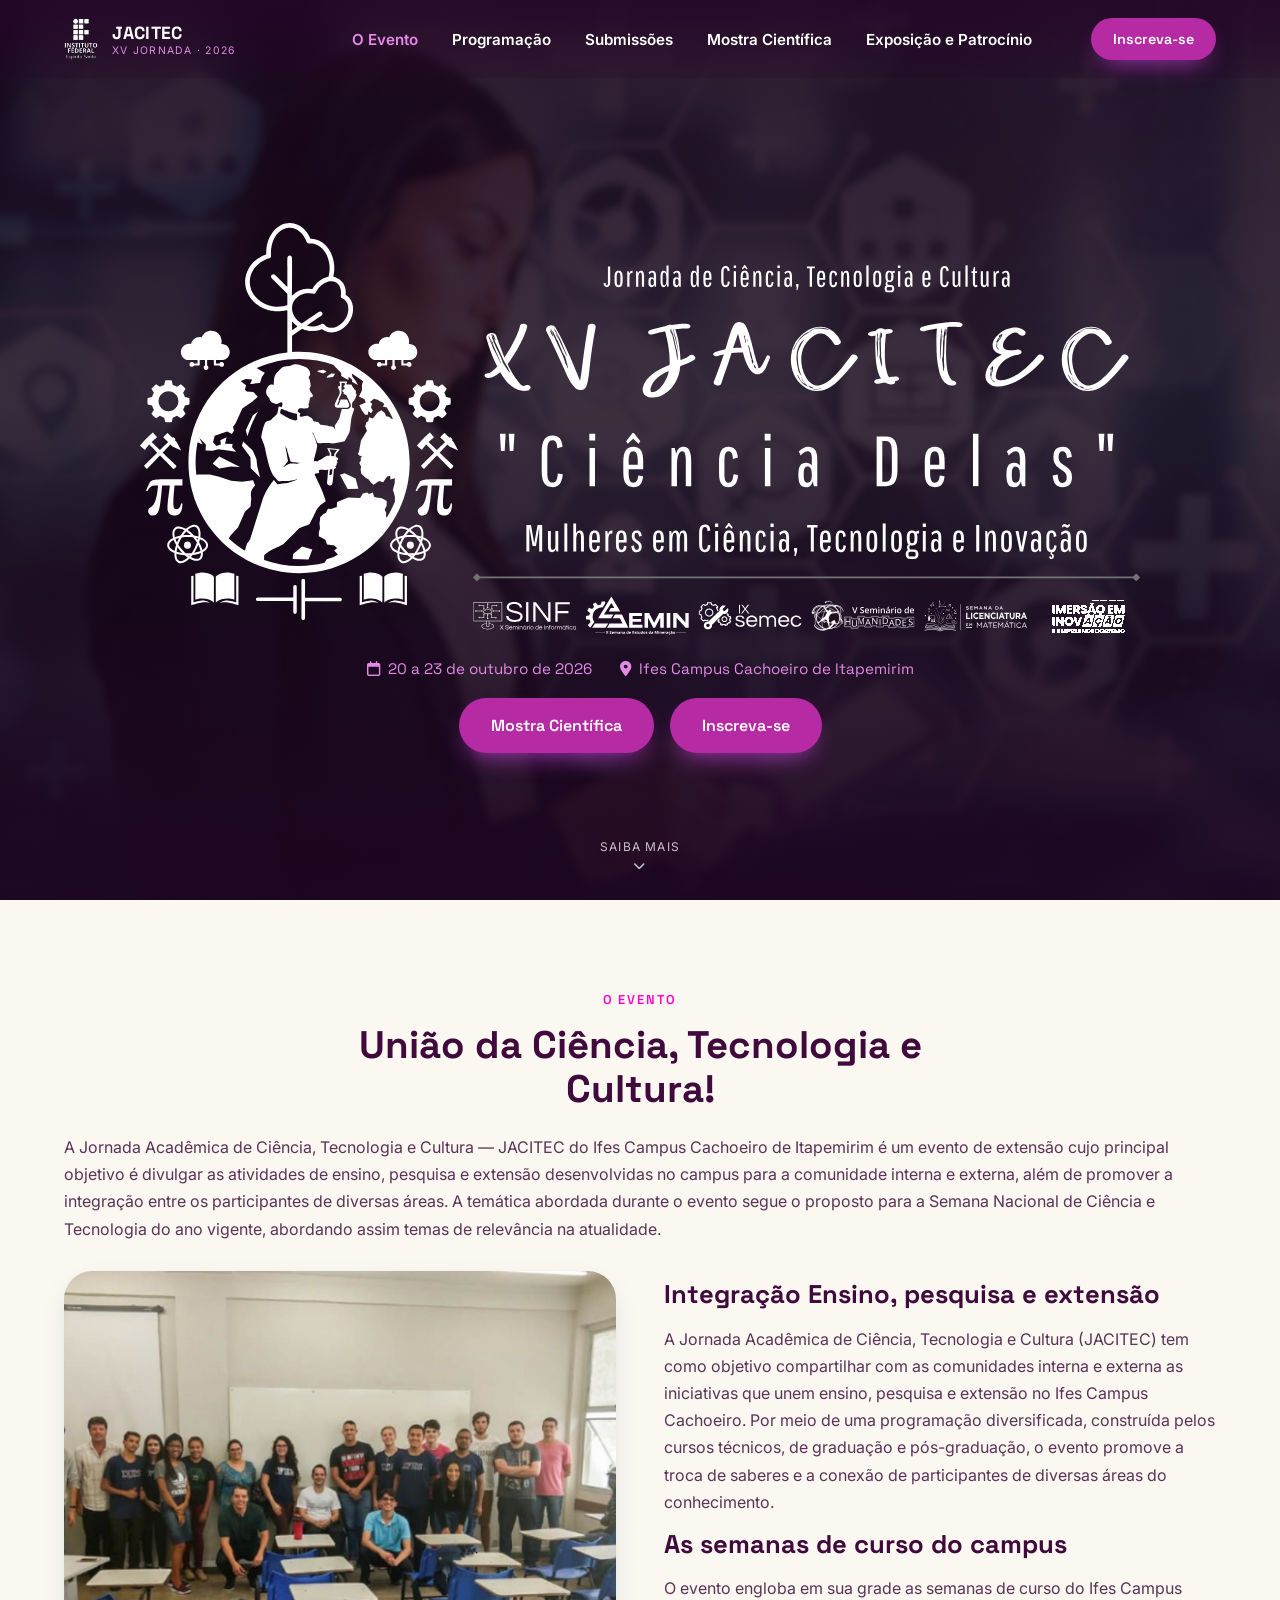
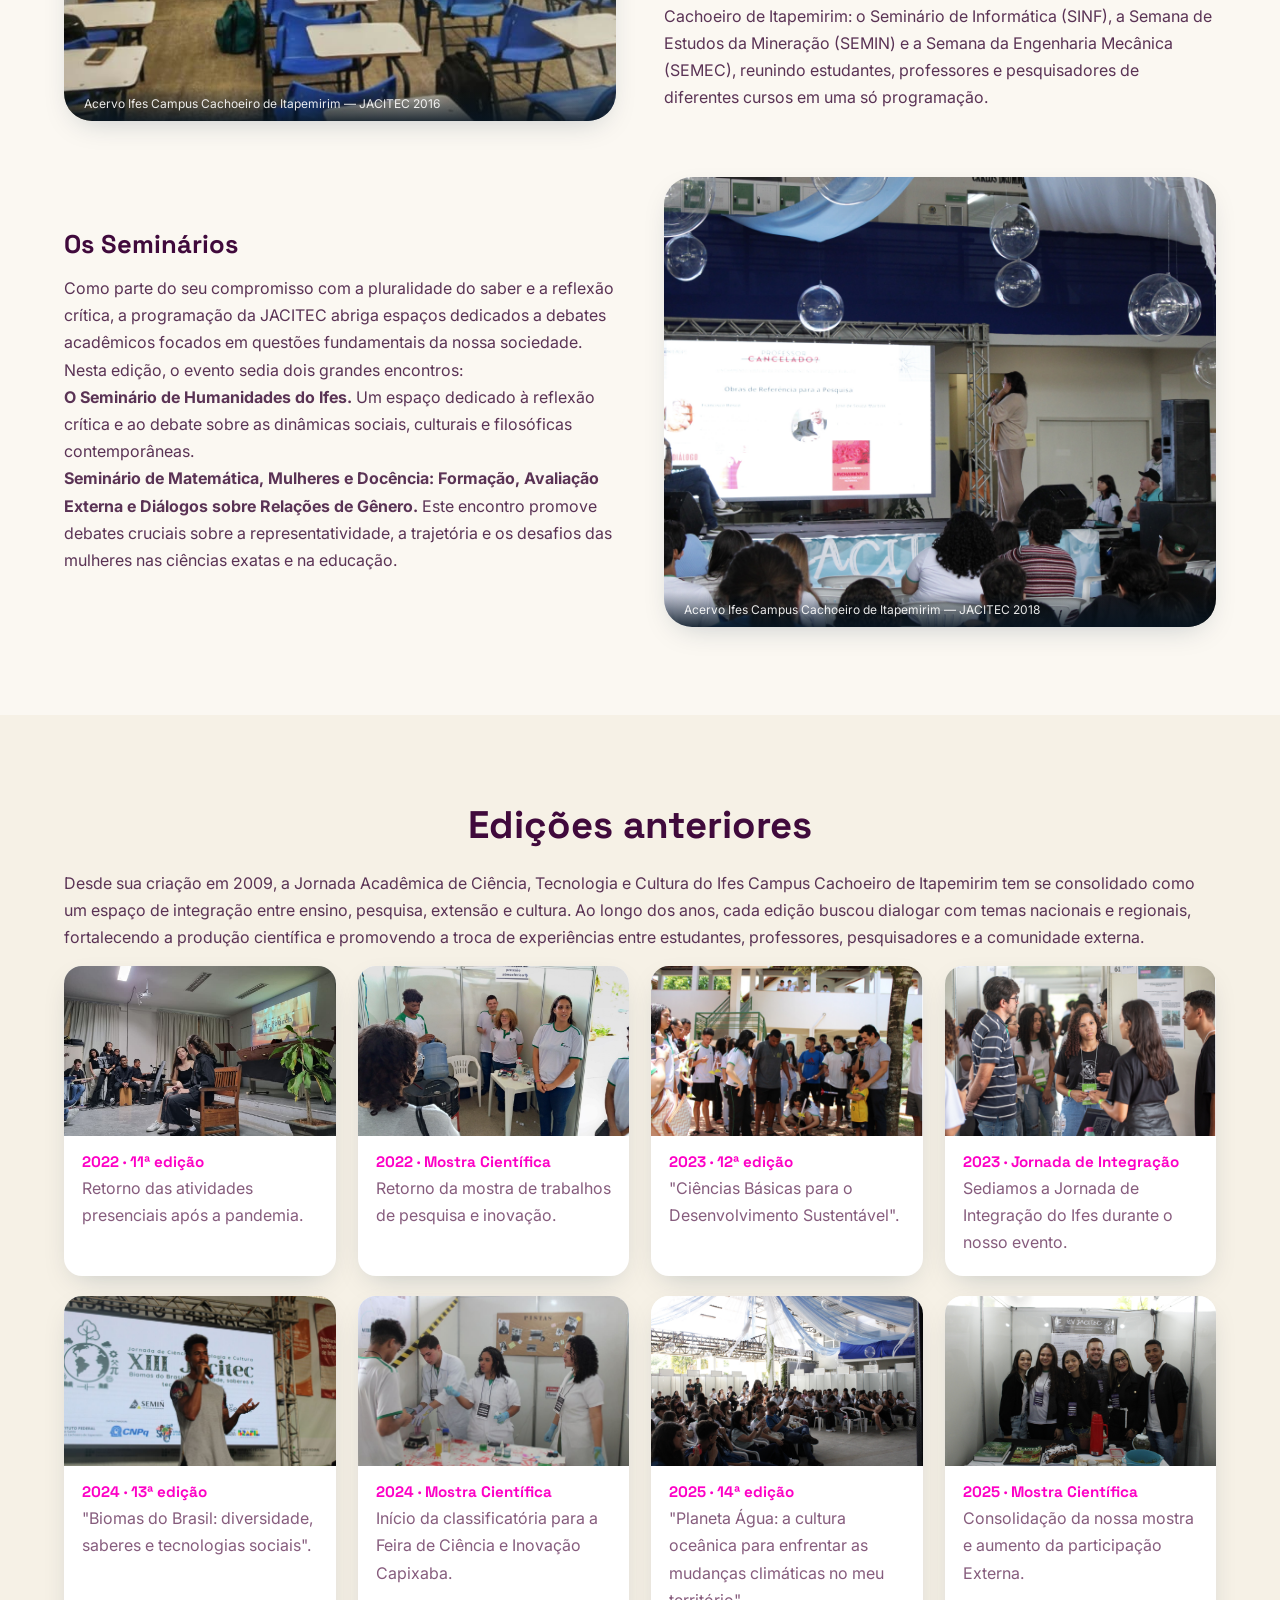
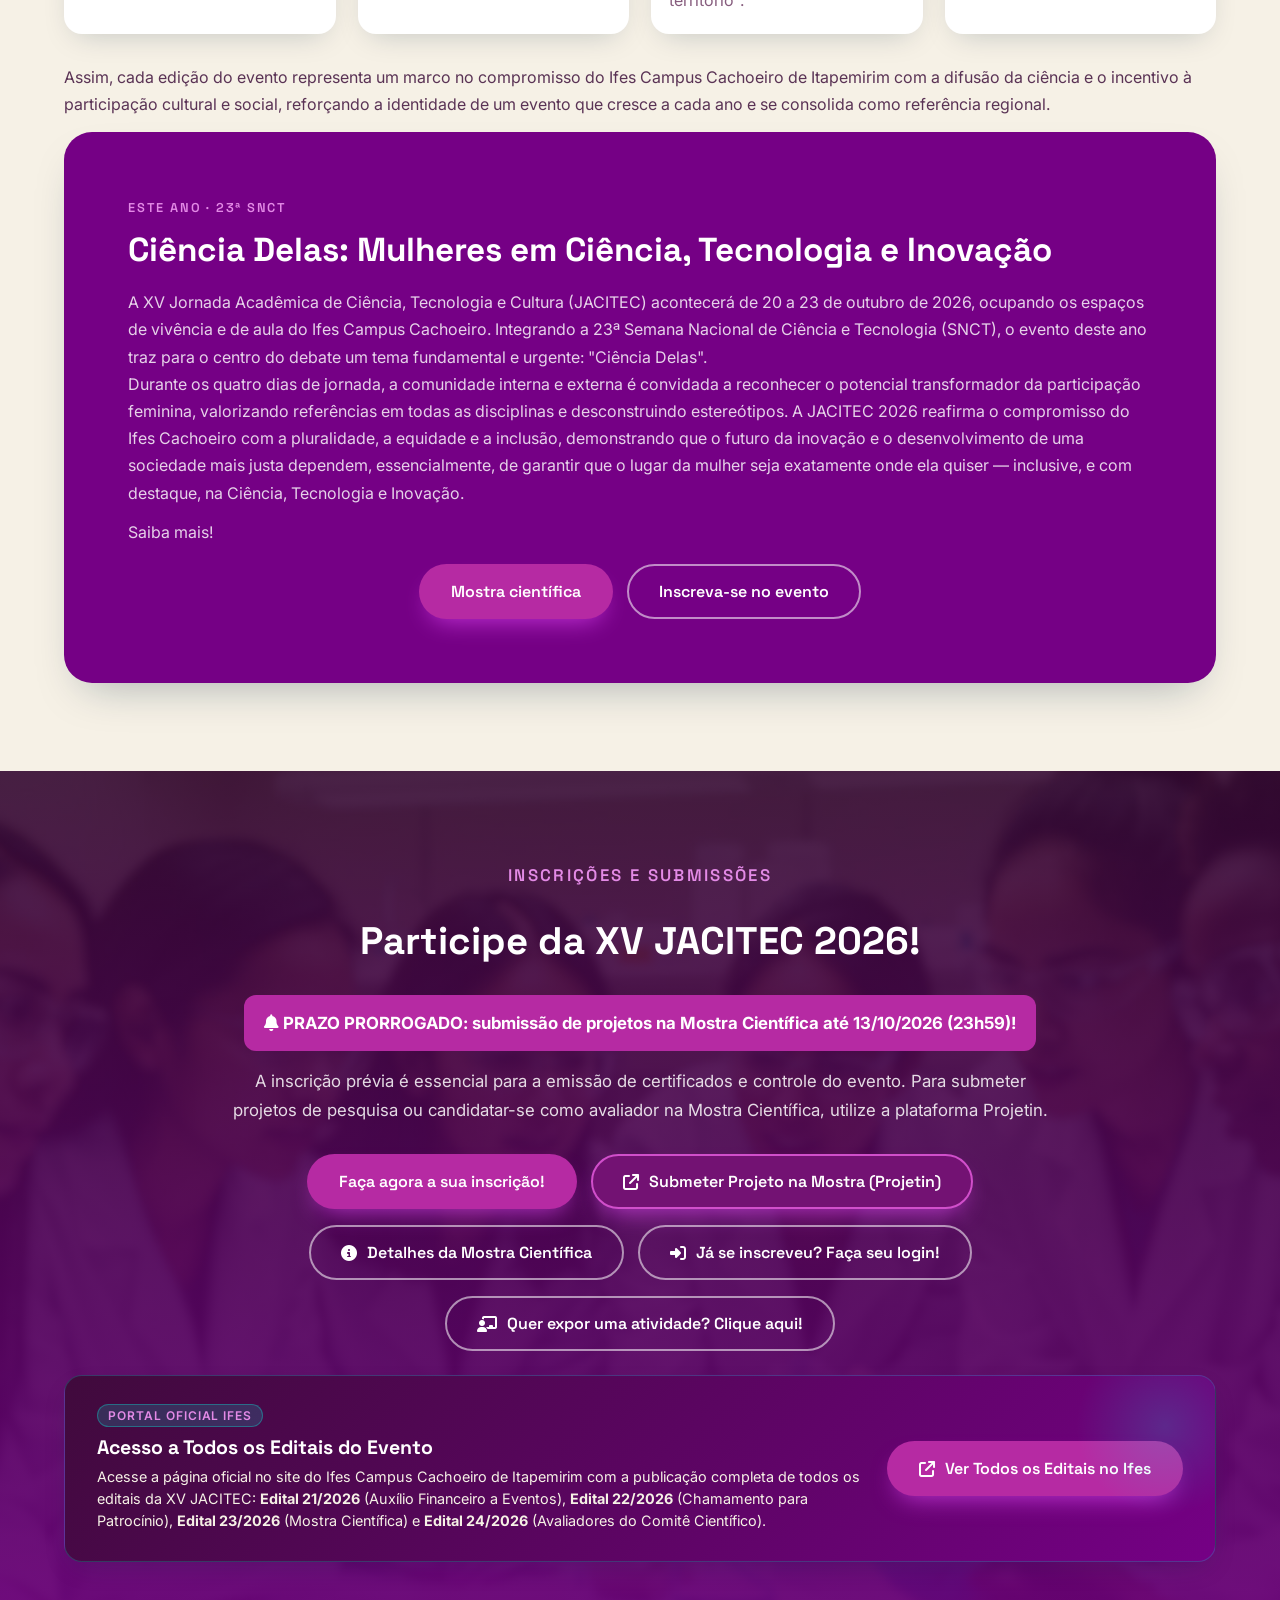
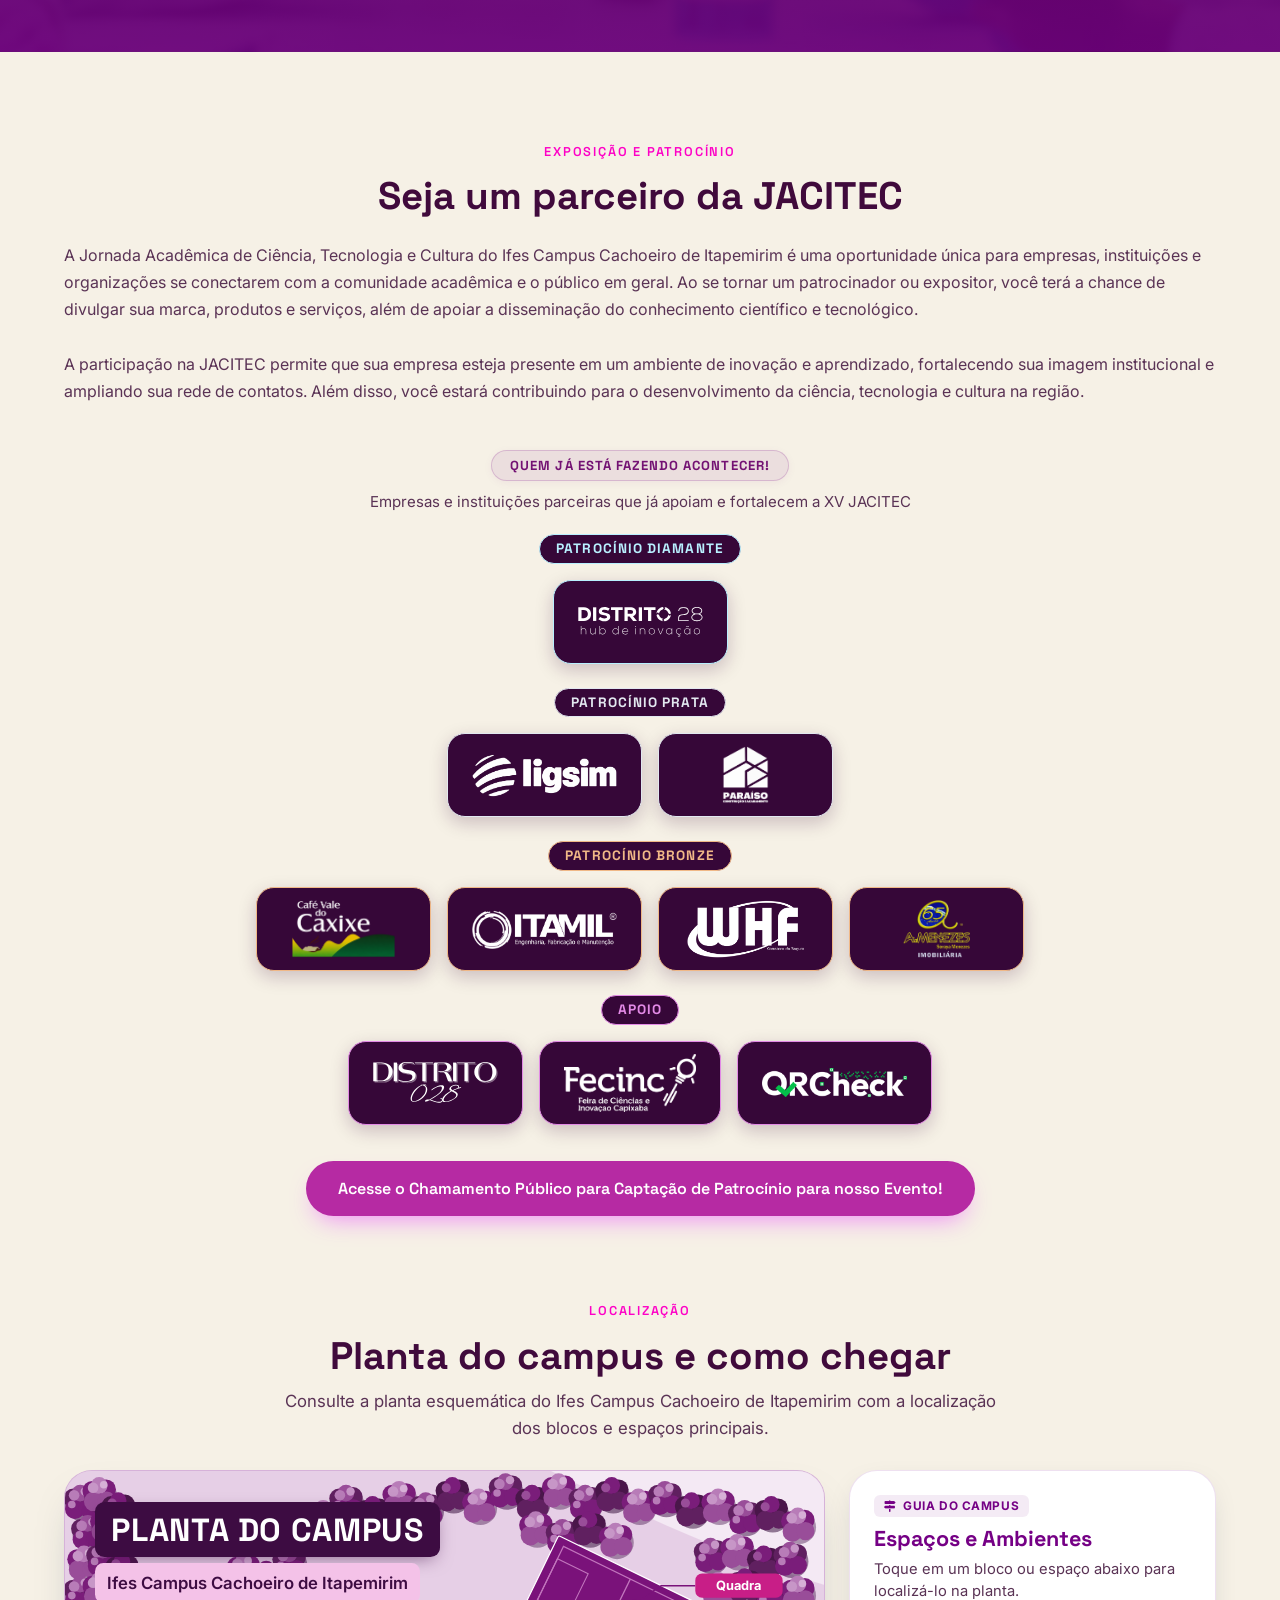
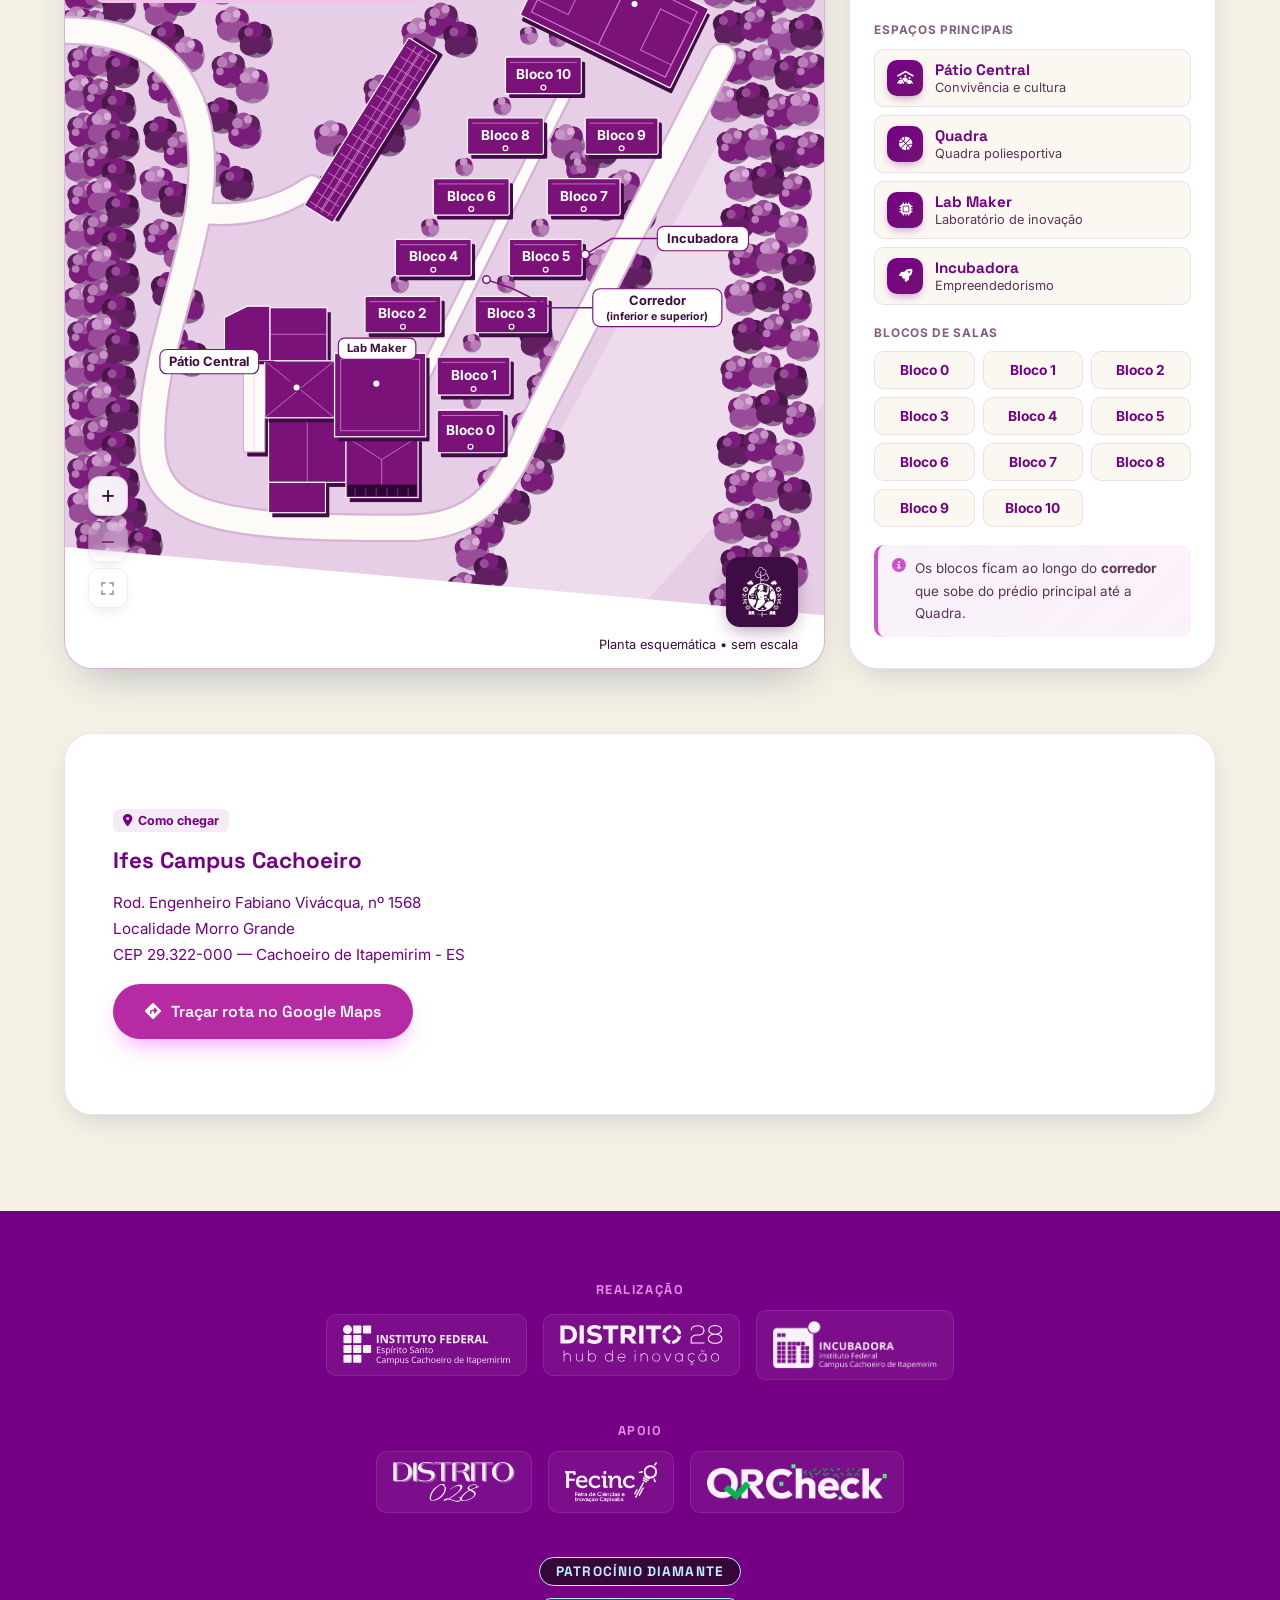
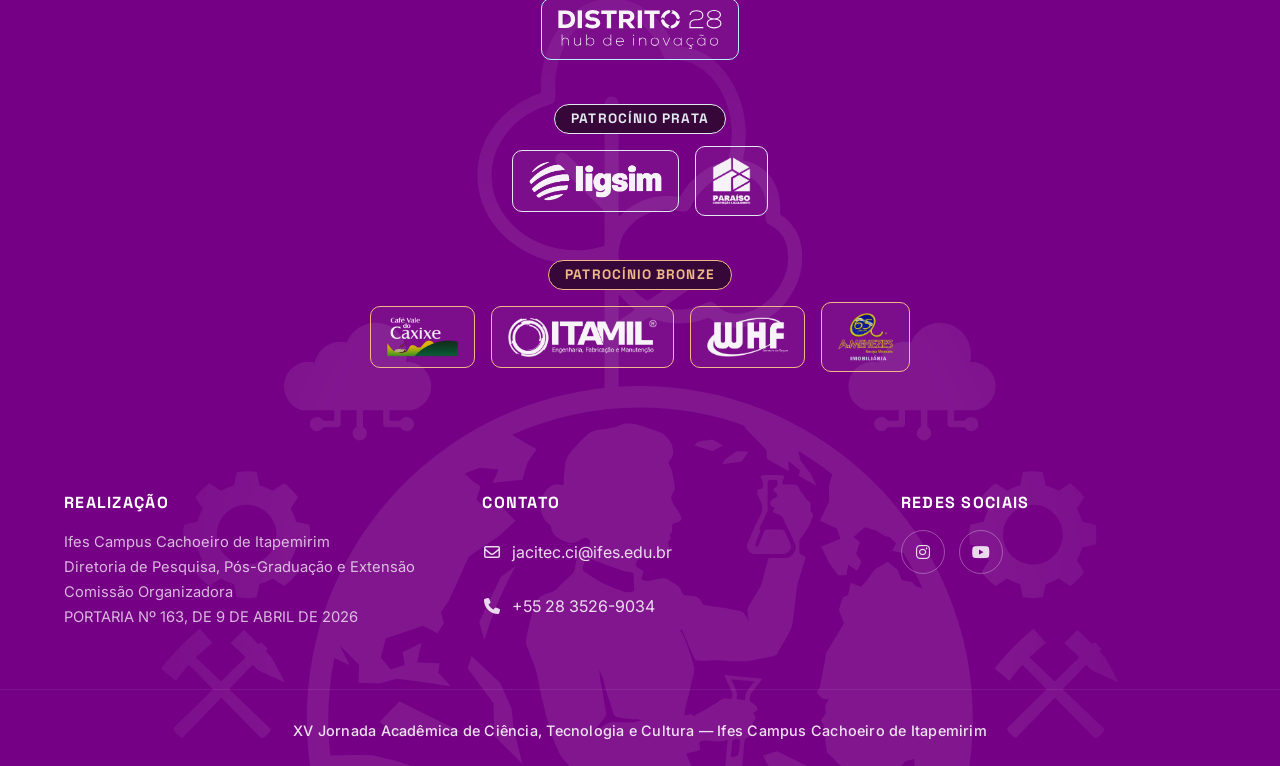
==== commit 5e5aff42: "design: mover badge da logo JACITEC para o canto inferior direito da planta" ====
--- a/index.html
+++ b/index.html
@@ -442,7 +442,7 @@
       </div>
     </section>
 
-                    <!-- Localização: Planta interativa do campus + Como chegar -->
+                        <!-- Localização: Planta interativa do campus + Como chegar -->
     <section id="local" class="venue-section">
       <div class="container">
         <div class="section-head">
@@ -461,7 +461,7 @@
               <span class="campus-map__title-sub">Ifes Campus Cachoeiro de Itapemirim</span>
             </p>
             <div class="campus-map__brand">
-              <img src="img/logo-jacitec-xv-roxo.svg" alt="XV JACITEC — Ciência Delas">
+              <img src="img/logo-jacitec-xv-branco.svg" alt="XV JACITEC — Ciência Delas">
             </div>
 
             <svg class="campus-map__svg" id="campus-svg" viewBox="0 0 1000 1050" preserveAspectRatio="xMidYMid meet"
--- a/css/campus-map.css
+++ b/css/campus-map.css
@@ -92,18 +92,18 @@
 
 .campus-map__brand {
   position: absolute;
-  top: 2%;
+  bottom: 5.2%;
   right: 3.5%;
-  background: transparent;
-  padding: 0;
-  border-radius: 0;
+  background: var(--cm-ink);
+  padding: clamp(6px, 1vw, 10px) clamp(10px, 1.4vw, 16px);
+  border-radius: 14px;
   pointer-events: none;
   z-index: 2;
-  box-shadow: none;
+  box-shadow: 0 6px 18px -4px rgba(61, 12, 66, 0.45);
 }
 
 .campus-map__brand img {
-  height: clamp(24px, 4.2vw, 44px);
+  height: clamp(28px, 5vw, 50px);
   width: auto;
   display: block;
 }
@@ -111,7 +111,7 @@
 .campus-map__scale {
   position: absolute;
   right: 3.5%;
-  bottom: 1.6%;
+  bottom: 1.5%;
   margin: 0;
   font-size: clamp(0.6rem, 1.3vw, 0.8rem);
   color: var(--cm-ink);
